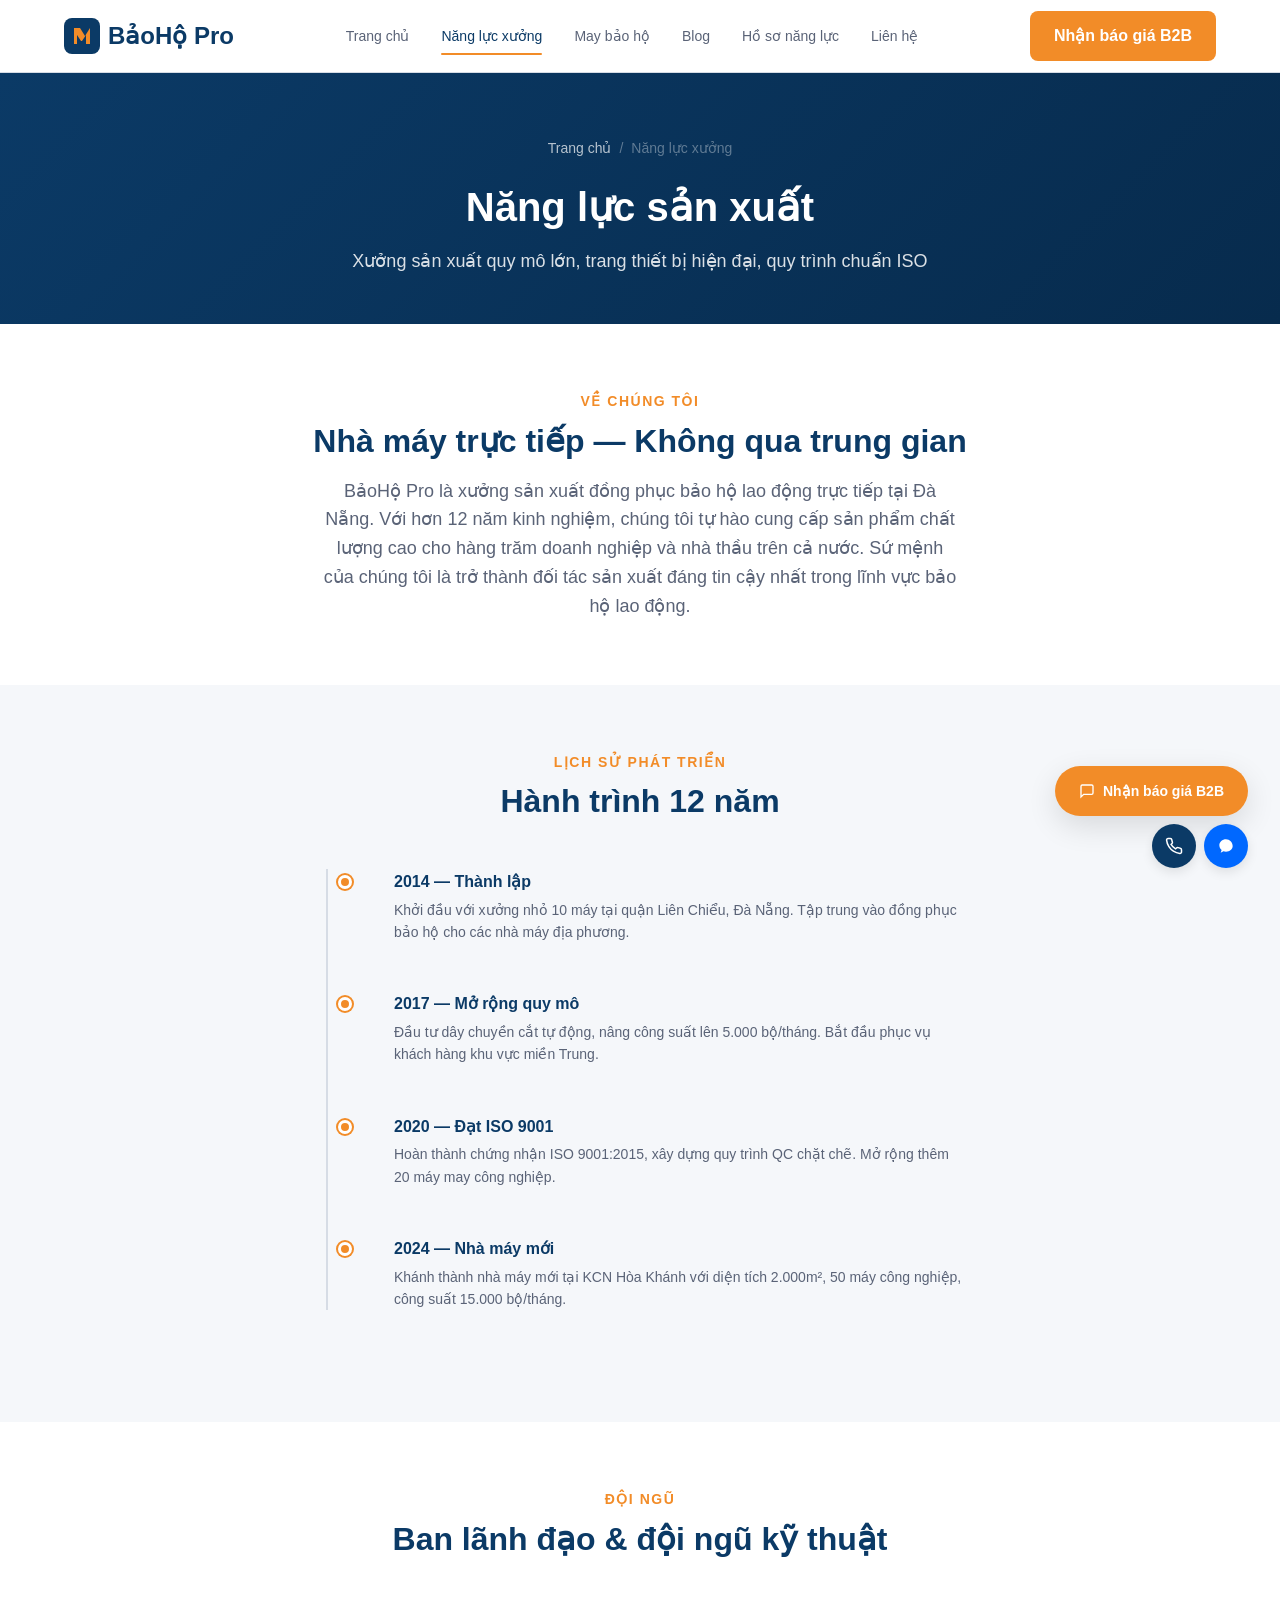
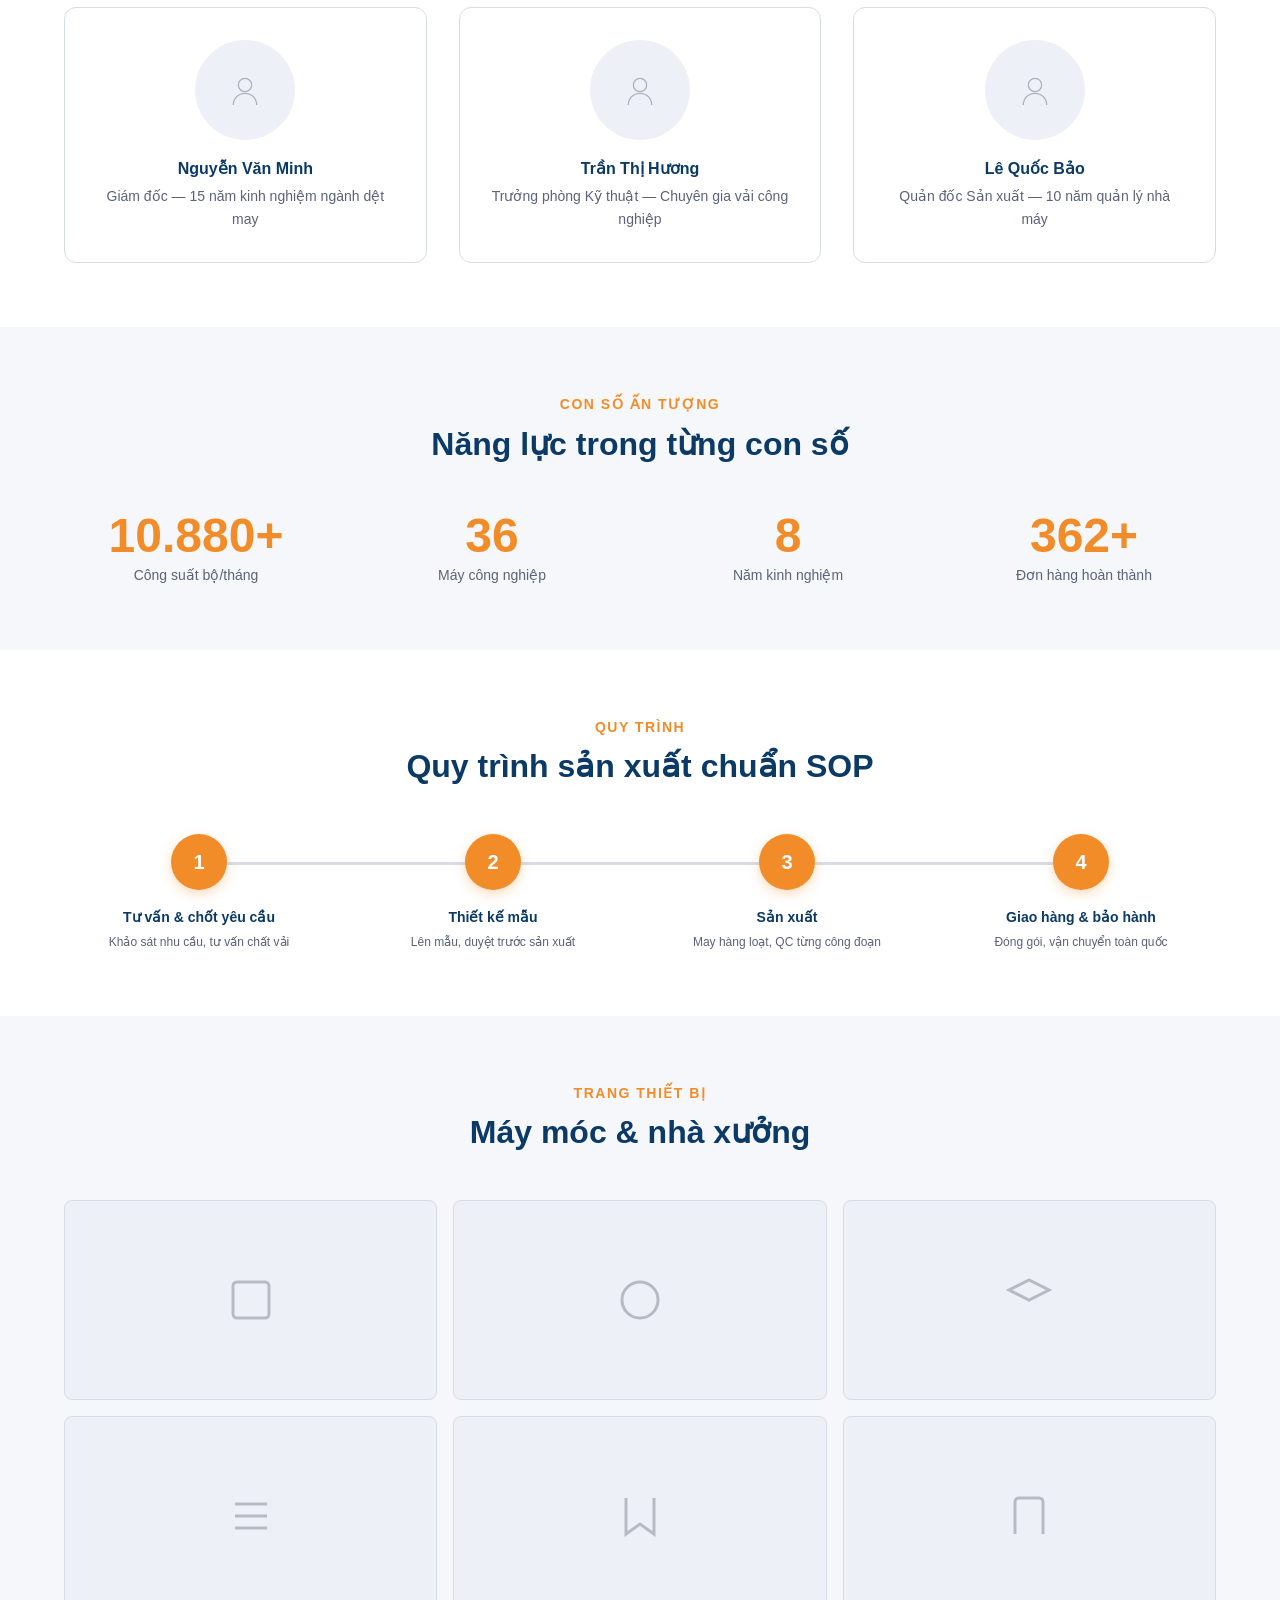
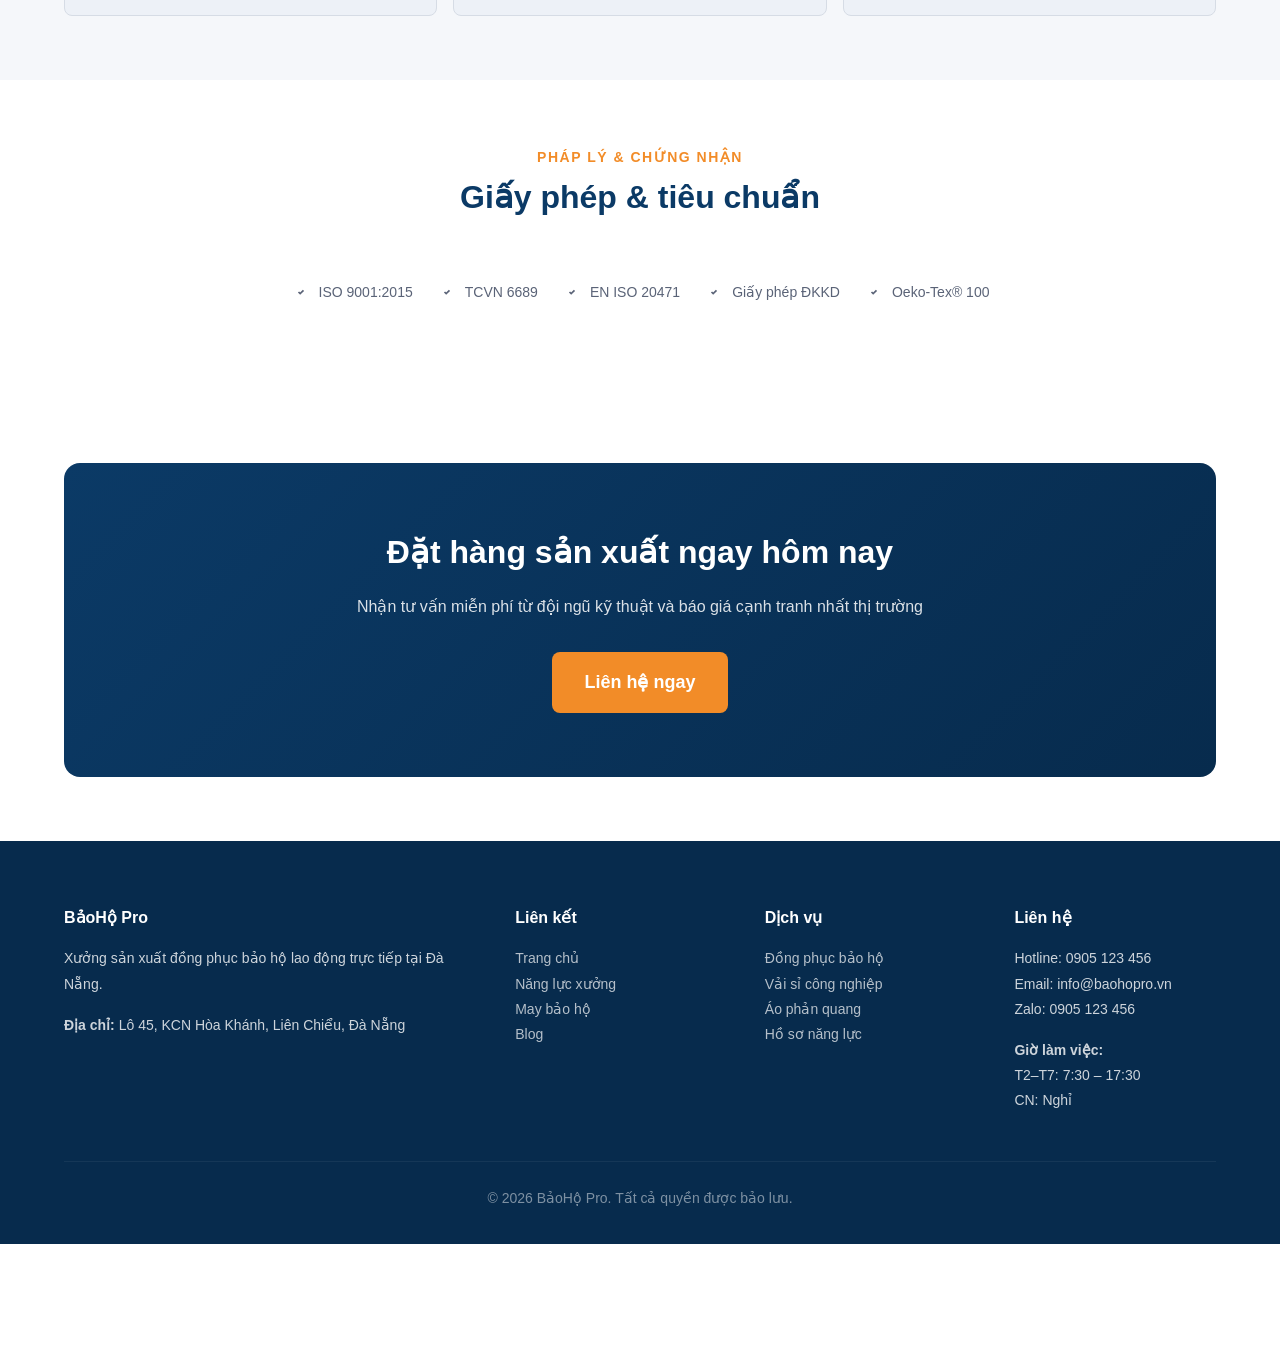
==== authority.html @ 9e2e8386 "first commit" ====
<!DOCTYPE html>
<html lang="vi">

<head>
    <meta charset="UTF-8">
    <meta name="viewport" content="width=device-width, initial-scale=1.0">
    <title>Năng Lực Xưởng Sản Xuất | BảoHộ Pro</title>
    <meta name="description"
        content="Khám phá năng lực sản xuất của xưởng đồng phục bảo hộ BảoHộ Pro — thiết bị hiện đại, quy trình chuẩn ISO, đội ngũ giàu kinh nghiệm.">
    <link rel="stylesheet" href="styles.css">
</head>

<body>

    <!-- HEADER -->
    <header class="header" id="header">
        <div class="container">
            <a href="index.html" class="header__logo">
                <svg viewBox="0 0 36 36" fill="none">
                    <rect width="36" height="36" rx="8" fill="#0B3A66" />
                    <path d="M10 26V10h6l5 8 5-8h0v16h-4V17l-4 6h-1l-4-6v9h-3z" fill="#F28C28" />
                </svg>
                BảoHộ Pro
            </a>
            <nav class="header__nav" id="mainNav">
                <a href="index.html">Trang chủ</a>
                <a href="authority.html">Năng lực xưởng</a>
                <a href="category.html">May bảo hộ</a>
                <a href="blog.html">Blog</a>
                <a href="profile.html">Hồ sơ năng lực</a>
                <a href="contact.html">Liên hệ</a>
            </nav>
            <div class="header__cta">
                <a href="index.html#quote-section" class="btn btn--primary">Nhận báo giá B2B</a>
                <button class="hamburger" id="hamburger"
                    aria-label="Menu"><span></span><span></span><span></span></button>
            </div>
        </div>
    </header>

    <!-- PAGE HERO -->
    <section class="page-hero">
        <div class="breadcrumb"><a href="index.html">Trang chủ</a> <span>/</span> <span>Năng lực xưởng</span></div>
        <h1>Năng lực sản xuất</h1>
        <p>Xưởng sản xuất quy mô lớn, trang thiết bị hiện đại, quy trình chuẩn ISO</p>
    </section>

    <!-- INTRO -->
    <section class="section">
        <div class="container" style="max-width:800px">
            <div class="text-center">
                <span class="section-label">Về chúng tôi</span>
                <h2 class="section-title">Nhà máy trực tiếp — Không qua trung gian</h2>
                <p class="section-subtitle">BảoHộ Pro là xưởng sản xuất đồng phục bảo hộ lao động trực tiếp tại Đà Nẵng.
                    Với hơn 12 năm kinh nghiệm, chúng tôi tự hào cung cấp sản phẩm chất lượng cao cho hàng trăm doanh
                    nghiệp và nhà thầu trên cả nước. Sứ mệnh của chúng tôi là trở thành đối tác sản xuất đáng tin cậy
                    nhất trong lĩnh vực bảo hộ lao động.</p>
            </div>
        </div>
    </section>

    <!-- HISTORY TIMELINE -->
    <section class="section section--alt">
        <div class="container" style="max-width:700px">
            <div class="text-center">
                <span class="section-label">Lịch sử phát triển</span>
                <h2 class="section-title">Hành trình 12 năm</h2>
            </div>
            <div class="history-timeline" style="margin-top:var(--space-2xl)">
                <div class="history-item">
                    <h4>2014 — Thành lập</h4>
                    <p>Khởi đầu với xưởng nhỏ 10 máy tại quận Liên Chiểu, Đà Nẵng. Tập trung vào đồng phục bảo hộ cho
                        các nhà máy địa phương.</p>
                </div>
                <div class="history-item">
                    <h4>2017 — Mở rộng quy mô</h4>
                    <p>Đầu tư dây chuyền cắt tự động, nâng công suất lên 5.000 bộ/tháng. Bắt đầu phục vụ khách hàng khu
                        vực miền Trung.</p>
                </div>
                <div class="history-item">
                    <h4>2020 — Đạt ISO 9001</h4>
                    <p>Hoàn thành chứng nhận ISO 9001:2015, xây dựng quy trình QC chặt chẽ. Mở rộng thêm 20 máy may công
                        nghiệp.</p>
                </div>
                <div class="history-item">
                    <h4>2024 — Nhà máy mới</h4>
                    <p>Khánh thành nhà máy mới tại KCN Hòa Khánh với diện tích 2.000m², 50 máy công nghiệp, công suất
                        15.000 bộ/tháng.</p>
                </div>
            </div>
        </div>
    </section>

    <!-- TEAM -->
    <section class="section">
        <div class="container">
            <div class="text-center">
                <span class="section-label">Đội ngũ</span>
                <h2 class="section-title">Ban lãnh đạo & đội ngũ kỹ thuật</h2>
            </div>
            <div class="grid-3" style="margin-top:var(--space-2xl)">
                <div class="team-card">
                    <div class="team-card__avatar">
                        <svg viewBox="0 0 48 48">
                            <circle cx="24" cy="18" r="8" fill="none" stroke="currentColor" stroke-width="1.5" />
                            <path d="M10 42c0-8 6-14 14-14s14 6 14 14" fill="none" stroke="currentColor"
                                stroke-width="1.5" />
                        </svg>
                    </div>
                    <h4>Nguyễn Văn Minh</h4>
                    <p>Giám đốc — 15 năm kinh nghiệm ngành dệt may</p>
                </div>
                <div class="team-card">
                    <div class="team-card__avatar">
                        <svg viewBox="0 0 48 48">
                            <circle cx="24" cy="18" r="8" fill="none" stroke="currentColor" stroke-width="1.5" />
                            <path d="M10 42c0-8 6-14 14-14s14 6 14 14" fill="none" stroke="currentColor"
                                stroke-width="1.5" />
                        </svg>
                    </div>
                    <h4>Trần Thị Hương</h4>
                    <p>Trưởng phòng Kỹ thuật — Chuyên gia vải công nghiệp</p>
                </div>
                <div class="team-card">
                    <div class="team-card__avatar">
                        <svg viewBox="0 0 48 48">
                            <circle cx="24" cy="18" r="8" fill="none" stroke="currentColor" stroke-width="1.5" />
                            <path d="M10 42c0-8 6-14 14-14s14 6 14 14" fill="none" stroke="currentColor"
                                stroke-width="1.5" />
                        </svg>
                    </div>
                    <h4>Lê Quốc Bảo</h4>
                    <p>Quản đốc Sản xuất — 10 năm quản lý nhà máy</p>
                </div>
            </div>
        </div>
    </section>

    <!-- STATS -->
    <section class="section section--alt">
        <div class="container">
            <div class="text-center">
                <span class="section-label">Con số ấn tượng</span>
                <h2 class="section-title">Năng lực trong từng con số</h2>
            </div>
            <div class="stats" style="margin-top:var(--space-2xl)">
                <div>
                    <div class="stat__number" data-counter="15000" data-suffix="+">0</div>
                    <div class="stat__label">Công suất bộ/tháng</div>
                </div>
                <div>
                    <div class="stat__number" data-counter="50">0</div>
                    <div class="stat__label">Máy công nghiệp</div>
                </div>
                <div>
                    <div class="stat__number" data-counter="12">0</div>
                    <div class="stat__label">Năm kinh nghiệm</div>
                </div>
                <div>
                    <div class="stat__number" data-counter="500" data-suffix="+">0</div>
                    <div class="stat__label">Đơn hàng hoàn thành</div>
                </div>
            </div>
        </div>
    </section>

    <!-- SOP -->
    <section class="section">
        <div class="container">
            <div class="text-center">
                <span class="section-label">Quy trình</span>
                <h2 class="section-title">Quy trình sản xuất chuẩn SOP</h2>
            </div>
            <div class="timeline">
                <div class="timeline__step">
                    <div class="timeline__num">1</div>
                    <h4>Tư vấn & chốt yêu cầu</h4>
                    <p>Khảo sát nhu cầu, tư vấn chất vải</p>
                </div>
                <div class="timeline__step">
                    <div class="timeline__num">2</div>
                    <h4>Thiết kế mẫu</h4>
                    <p>Lên mẫu, duyệt trước sản xuất</p>
                </div>
                <div class="timeline__step">
                    <div class="timeline__num">3</div>
                    <h4>Sản xuất</h4>
                    <p>May hàng loạt, QC từng công đoạn</p>
                </div>
                <div class="timeline__step">
                    <div class="timeline__num">4</div>
                    <h4>Giao hàng & bảo hành</h4>
                    <p>Đóng gói, vận chuyển toàn quốc</p>
                </div>
            </div>
        </div>
    </section>

    <!-- MACHINERY GALLERY -->
    <section class="section section--alt">
        <div class="container">
            <div class="text-center">
                <span class="section-label">Trang thiết bị</span>
                <h2 class="section-title">Máy móc & nhà xưởng</h2>
            </div>
            <div class="gallery-grid" style="margin-top:var(--space-2xl)">
                <div class="gallery-grid__item"><svg viewBox="0 0 24 24">
                        <rect x="3" y="3" width="18" height="18" rx="2" fill="none" stroke="currentColor"
                            stroke-width="1.5" />
                    </svg></div>
                <div class="gallery-grid__item"><svg viewBox="0 0 24 24">
                        <circle cx="12" cy="12" r="9" fill="none" stroke="currentColor" stroke-width="1.5" />
                    </svg></div>
                <div class="gallery-grid__item"><svg viewBox="0 0 24 24">
                        <path d="M12 2L2 7l10 5 10-5z" fill="none" stroke="currentColor" stroke-width="1.5" />
                    </svg></div>
                <div class="gallery-grid__item"><svg viewBox="0 0 24 24">
                        <path d="M4 6h16M4 12h16M4 18h16" fill="none" stroke="currentColor" stroke-width="1.5" />
                    </svg></div>
                <div class="gallery-grid__item"><svg viewBox="0 0 24 24">
                        <path d="M5 3v18l7-5 7 5V3" fill="none" stroke="currentColor" stroke-width="1.5" />
                    </svg></div>
                <div class="gallery-grid__item"><svg viewBox="0 0 24 24">
                        <path d="M19 21V5a2 2 0 00-2-2H7a2 2 0 00-2 2v16" fill="none" stroke="currentColor"
                            stroke-width="1.5" />
                    </svg></div>
            </div>
        </div>
    </section>

    <!-- LEGAL CERTIFICATIONS STRIP -->
    <section class="section">
        <div class="container">
            <div class="text-center">
                <span class="section-label">Pháp lý & chứng nhận</span>
                <h2 class="section-title">Giấy phép & tiêu chuẩn</h2>
            </div>
            <div class="legal-strip" style="margin-top:var(--space-xl)">
                <div class="legal-strip__item">
                    <svg viewBox="0 0 24 24">
                        <path d="M9 12l2 2 4-4" fill="none" stroke="currentColor" stroke-width="2" />
                    </svg>
                    ISO 9001:2015
                </div>
                <div class="legal-strip__item">
                    <svg viewBox="0 0 24 24">
                        <path d="M9 12l2 2 4-4" fill="none" stroke="currentColor" stroke-width="2" />
                    </svg>
                    TCVN 6689
                </div>
                <div class="legal-strip__item">
                    <svg viewBox="0 0 24 24">
                        <path d="M9 12l2 2 4-4" fill="none" stroke="currentColor" stroke-width="2" />
                    </svg>
                    EN ISO 20471
                </div>
                <div class="legal-strip__item">
                    <svg viewBox="0 0 24 24">
                        <path d="M9 12l2 2 4-4" fill="none" stroke="currentColor" stroke-width="2" />
                    </svg>
                    Giấy phép ĐKKD
                </div>
                <div class="legal-strip__item">
                    <svg viewBox="0 0 24 24">
                        <path d="M9 12l2 2 4-4" fill="none" stroke="currentColor" stroke-width="2" />
                    </svg>
                    Oeko-Tex® 100
                </div>
            </div>
        </div>
    </section>

    <!-- CTA BANNER -->
    <section class="section">
        <div class="container">
            <div class="cta-banner">
                <h2>Đặt hàng sản xuất ngay hôm nay</h2>
                <p>Nhận tư vấn miễn phí từ đội ngũ kỹ thuật và báo giá cạnh tranh nhất thị trường</p>
                <a href="contact.html" class="btn btn--primary btn--lg">Liên hệ ngay</a>
            </div>
        </div>
    </section>

    <!-- FOOTER -->
    <footer class="footer">
        <div class="container">
            <div class="footer__grid">
                <div>
                    <h4>BảoHộ Pro</h4>
                    <p>Xưởng sản xuất đồng phục bảo hộ lao động trực tiếp tại Đà Nẵng.</p>
                    <p style="margin-top:var(--space-md)"><strong>Địa chỉ:</strong> Lô 45, KCN Hòa Khánh, Liên Chiểu, Đà
                        Nẵng</p>
                </div>
                <div>
                    <h4>Liên kết</h4>
                    <ul>
                        <li><a href="index.html">Trang chủ</a></li>
                        <li><a href="authority.html">Năng lực xưởng</a></li>
                        <li><a href="category.html">May bảo hộ</a></li>
                        <li><a href="blog.html">Blog</a></li>
                    </ul>
                </div>
                <div>
                    <h4>Dịch vụ</h4>
                    <ul>
                        <li><a href="category.html">Đồng phục bảo hộ</a></li>
                        <li><a href="category.html">Vải sỉ công nghiệp</a></li>
                        <li><a href="product.html">Áo phản quang</a></li>
                        <li><a href="profile.html">Hồ sơ năng lực</a></li>
                    </ul>
                </div>
                <div>
                    <h4>Liên hệ</h4>
                    <p>Hotline: 0905 123 456</p>
                    <p>Email: info@baohopro.vn</p>
                    <p>Zalo: 0905 123 456</p>
                    <p style="margin-top:var(--space-md)"><strong>Giờ làm việc:</strong><br>T2–T7: 7:30 – 17:30<br>CN:
                        Nghỉ</p>
                </div>
            </div>
            <div class="footer__bottom">
                <p>&copy; 2026 BảoHộ Pro. Tất cả quyền được bảo lưu.</p>
            </div>
        </div>
    </footer>

    <!-- FLOATING CTA -->
    <div class="floating-cta">
        <a href="index.html#quote-section" class="floating-cta__main">
            <svg width="16" height="16" viewBox="0 0 24 24" fill="none" stroke="currentColor" stroke-width="2">
                <path d="M21 15a2 2 0 01-2 2H7l-4 4V5a2 2 0 012-2h14a2 2 0 012 2z" />
            </svg>
            Nhận báo giá B2B
        </a>
        <div class="floating-cta__mini">
            <a href="tel:0905123456" class="hotline-btn" title="Gọi hotline"><svg width="18" height="18"
                    viewBox="0 0 24 24" fill="none" stroke="currentColor" stroke-width="2">
                    <path
                        d="M22 16.92v3a2 2 0 01-2.18 2 19.79 19.79 0 01-8.63-3.07 19.5 19.5 0 01-6-6A19.79 19.79 0 012.12 4.18 2 2 0 014.11 2h3a2 2 0 012 1.72c.127.96.361 1.903.7 2.81a2 2 0 01-.45 2.11L8.09 9.91a16 16 0 006 6l1.27-1.27a2 2 0 012.11-.45c.907.339 1.85.573 2.81.7A2 2 0 0122 16.92z" />
                </svg></a>
            <a href="#" class="zalo-btn" title="Chat Zalo"><svg width="16" height="16" viewBox="0 0 24 24"
                    fill="currentColor">
                    <path
                        d="M12 2C6.48 2 2 6.04 2 11c0 2.83 1.34 5.35 3.44 7.03L4 22l4.2-2.24C9.34 20.26 10.63 20.5 12 20.5c5.52 0 10-3.54 10-8.5S17.52 2 12 2z" />
                </svg></a>
        </div>
    </div>

    <script src="script.js"></script>
</body>

</html>
---- styles.css ----
/* ======================================
   CSS DESIGN SYSTEM — B2B Industrial Uniforms
   ====================================== */

/* ---------- Variables ---------- */
:root {
  --clr-primary: #0B3A66;
  --clr-primary-dark: #072B4D;
  --clr-primary-light: #104E8B;
  --clr-accent: #F28C28;
  --clr-accent-dark: #D97A1E;
  --clr-accent-light: #FFAA55;
  --clr-white: #FFFFFF;
  --clr-bg: #F5F7FA;
  --clr-bg-alt: #EDF1F7;
  --clr-text: #1A1A2E;
  --clr-text-muted: #5A6377;
  --clr-border: #D6DCE5;
  --clr-success: #22C55E;
  --clr-error: #EF4444;

  --ff-body: -apple-system, BlinkMacSystemFont, "Segoe UI", Roboto, Helvetica, Arial, sans-serif, "Apple Color Emoji";
  --fs-xs: 0.75rem;
  --fs-sm: 0.875rem;
  --fs-base: 1rem;
  --fs-md: 1.125rem;
  --fs-lg: 1.25rem;
  --fs-xl: 1.5rem;
  --fs-2xl: 2rem;
  --fs-3xl: 2.5rem;
  --fs-4xl: 3rem;

  --fw-normal: 400;
  --fw-medium: 500;
  --fw-semibold: 600;
  --fw-bold: 700;
  --fw-extrabold: 800;

  --space-xs: 0.25rem;
  --space-sm: 0.5rem;
  --space-md: 1rem;
  --space-lg: 1.5rem;
  --space-xl: 2rem;
  --space-2xl: 3rem;
  --space-3xl: 4rem;
  --space-4xl: 6rem;

  --radius-sm: 4px;
  --radius-md: 8px;
  --radius-lg: 12px;
  --radius-xl: 16px;
  --radius-full: 9999px;

  --shadow-sm: 0 1px 3px rgba(0, 0, 0, 0.08);
  --shadow-md: 0 4px 12px rgba(0, 0, 0, 0.1);
  --shadow-lg: 0 10px 30px rgba(0, 0, 0, 0.12);
  --shadow-xl: 0 20px 50px rgba(0, 0, 0, 0.15);

  --transition: 0.3s ease;
  --max-w: 1200px;
  --header-h: 72px;
}

/* ---------- Reset ---------- */
*,
*::before,
*::after {
  box-sizing: border-box;
  margin: 0;
  padding: 0
}

html {
  scroll-behavior: smooth;
  -webkit-text-size-adjust: 100%
}

body {
  font-family: var(--ff-body);
  font-size: var(--fs-base);
  line-height: 1.6;
  color: var(--clr-text);
  background: var(--clr-white);
  overflow-x: hidden
}

img,
svg {
  display: block;
  max-width: 100%;
  height: auto
}

a {
  color: inherit;
  text-decoration: none
}

ul,
ol {
  list-style: none
}

button,
input,
select,
textarea {
  font: inherit;
  color: inherit;
  border: none;
  outline: none;
  background: none
}

button {
  cursor: pointer
}

:focus-visible {
  outline: 3px solid var(--clr-accent);
  outline-offset: 2px;
  border-radius: var(--radius-sm)
}

/* ---------- Utilities ---------- */
.container {
  width: 100%;
  max-width: var(--max-w);
  margin: 0 auto;
  padding: 0 var(--space-lg)
}

.section {
  padding: var(--space-3xl) 0
}

.section--alt {
  background: var(--clr-bg)
}

.text-center {
  text-align: center
}

.section-label {
  display: inline-block;
  font-size: var(--fs-sm);
  font-weight: var(--fw-semibold);
  color: var(--clr-accent);
  text-transform: uppercase;
  letter-spacing: 1.5px;
  margin-bottom: var(--space-sm);
}

.section-title {
  font-size: var(--fs-2xl);
  font-weight: var(--fw-extrabold);
  color: var(--clr-primary);
  margin-bottom: var(--space-md);
  line-height: 1.25;
}

.section-subtitle {
  font-size: var(--fs-md);
  color: var(--clr-text-muted);
  max-width: 640px;
}

.text-center .section-subtitle {
  margin: 0 auto
}

/* ---------- Buttons ---------- */
.btn {
  display: inline-flex;
  align-items: center;
  gap: var(--space-sm);
  font-weight: var(--fw-semibold);
  border-radius: var(--radius-md);
  padding: 0.75rem 1.5rem;
  font-size: var(--fs-base);
  transition: all var(--transition);
  white-space: nowrap;
}

.btn--primary {
  background: var(--clr-accent);
  color: var(--clr-white)
}

.btn--primary:hover {
  background: var(--clr-accent-dark);
  transform: translateY(-2px);
  box-shadow: var(--shadow-md)
}

.btn--secondary {
  background: var(--clr-white);
  color: var(--clr-primary);
  border: 2px solid var(--clr-primary)
}

.btn--secondary:hover {
  background: var(--clr-primary);
  color: var(--clr-white);
  transform: translateY(-2px)
}

.btn--outline-white {
  background: transparent;
  color: var(--clr-white);
  border: 2px solid rgba(255, 255, 255, 0.5)
}

.btn--outline-white:hover {
  background: var(--clr-white);
  color: var(--clr-primary)
}

.btn--lg {
  padding: 1rem 2rem;
  font-size: var(--fs-md)
}

.btn--sm {
  padding: 0.5rem 1rem;
  font-size: var(--fs-sm)
}

.btn--full {
  width: 100%;
  justify-content: center
}

/* ---------- Header ---------- */
.header {
  position: sticky;
  top: 0;
  z-index: 1000;
  background: rgba(255, 255, 255, 0.97);
  backdrop-filter: blur(8px);
  border-bottom: 1px solid var(--clr-border);
  transition: box-shadow var(--transition);
}

.header--scrolled {
  box-shadow: var(--shadow-md)
}

.header .container {
  display: flex;
  align-items: center;
  justify-content: space-between;
  height: var(--header-h);
}

.header__logo {
  font-size: var(--fs-xl);
  font-weight: var(--fw-extrabold);
  color: var(--clr-primary);
  display: flex;
  align-items: center;
  gap: var(--space-sm);
}

.header__logo svg {
  width: 36px;
  height: 36px
}

.header__nav {
  display: flex;
  align-items: center;
  gap: var(--space-xl)
}

.header__nav a {
  font-size: var(--fs-sm);
  font-weight: var(--fw-medium);
  color: var(--clr-text-muted);
  position: relative;
  transition: color var(--transition);
  padding: var(--space-xs) 0;
}

.header__nav a:hover,
.header__nav a.active {
  color: var(--clr-primary)
}

.header__nav a.active::after {
  content: '';
  position: absolute;
  bottom: -4px;
  left: 0;
  right: 0;
  height: 2px;
  background: var(--clr-accent);
  border-radius: 2px;
}

.header__cta {
  display: flex;
  align-items: center;
  gap: var(--space-md)
}

.hamburger {
  display: none;
  flex-direction: column;
  gap: 5px;
  width: 28px;
  padding: 4px 0;
  cursor: pointer;
  background: none;
  border: none;
}

.hamburger span {
  display: block;
  height: 2px;
  background: var(--clr-primary);
  border-radius: 2px;
  transition: all var(--transition)
}

.hamburger.active span:nth-child(1) {
  transform: rotate(45deg) translate(5px, 5px)
}

.hamburger.active span:nth-child(2) {
  opacity: 0
}

.hamburger.active span:nth-child(3) {
  transform: rotate(-45deg) translate(5px, -5px)
}

/* ---------- Mobile Nav ---------- */
@media(max-width:960px) {
  .hamburger {
    display: flex
  }

  .header__nav {
    position: fixed;
    top: var(--header-h);
    left: 0;
    right: 0;
    bottom: 0;
    background: var(--clr-white);
    flex-direction: column;
    align-items: stretch;
    padding: var(--space-xl);
    gap: 0;
    transform: translateX(100%);
    transition: transform var(--transition);
    overflow-y: auto;
  }

  .header__nav.open {
    transform: translateX(0)
  }

  .header__nav a {
    padding: var(--space-md) 0;
    font-size: var(--fs-md);
    border-bottom: 1px solid var(--clr-border)
  }

  .header__nav a.active::after {
    display: none
  }

  .header__cta .btn--primary {
    display: none
  }
}

@media(min-width:961px) {
  .hamburger {
    display: none !important
  }
}

/* ---------- Hero Slider ---------- */
.hero-slider {
  position: relative;
  width: 100%;
  height: calc(100vh - var(--header-h));
  min-height: 500px;
  max-height: 800px;
  overflow: hidden;
}

.hero-slider__track {
  display: flex;
  height: 100%;
  transition: transform 0.6s cubic-bezier(0.25, 0.46, 0.45, 0.94);
}

.hero-slider__slide {
  min-width: 100%;
  height: 100%;
  position: relative;
  display: flex;
  align-items: center;
  background-size: cover;
  background-position: center;
  color: var(--clr-white);
}

.hero-slider__slide::before {
  content: '';
  position: absolute;
  inset: 0;
  background: linear-gradient(90deg, rgba(7, 43, 77, 0.88) 0%, rgba(11, 58, 102, 0.65) 50%, rgba(11, 58, 102, 0.3) 100%);
  z-index: 1;
}

.hero-slider__slide-content {
  position: relative;
  z-index: 2;
  width: 100%;
  max-width: var(--max-w);
  margin: 0 auto;
  padding: 0 var(--space-lg);
  max-width: 640px;
  margin-left: max(var(--space-lg), calc((100% - var(--max-w))/2 + var(--space-lg)));
}

.hero-slider__slide-content h1 {
  font-size: clamp(1.75rem, 4vw, 3rem);
  font-weight: var(--fw-extrabold);
  line-height: 1.15;
  margin-bottom: var(--space-md);
  text-shadow: 0 2px 8px rgba(0, 0, 0, 0.3);
}

.hero-slider__slide-content p {
  font-size: var(--fs-md);
  opacity: 0.9;
  margin-bottom: var(--space-xl);
  max-width: 480px;
  line-height: 1.6;
}

.hero-slider__slide-content .hero__actions {
  display: flex;
  gap: var(--space-md);
  flex-wrap: wrap;
}

/* Slider Arrows */
.hero-slider__arrow {
  position: absolute;
  top: 50%;
  transform: translateY(-50%);
  z-index: 10;
  width: 48px;
  height: 48px;
  background: rgba(255, 255, 255, 0.15);
  backdrop-filter: blur(4px);
  border: 1px solid rgba(255, 255, 255, 0.25);
  border-radius: 50%;
  display: flex;
  align-items: center;
  justify-content: center;
  cursor: pointer;
  transition: all var(--transition);
  color: var(--clr-white);
}

.hero-slider__arrow:hover {
  background: rgba(255, 255, 255, 0.3)
}

.hero-slider__arrow--prev {
  left: var(--space-lg)
}

.hero-slider__arrow--next {
  right: var(--space-lg)
}

.hero-slider__arrow svg {
  width: 20px;
  height: 20px;
  fill: none;
  stroke: currentColor;
  stroke-width: 2.5;
  stroke-linecap: round;
  stroke-linejoin: round
}

/* Slider Dots */
.hero-slider__dots {
  position: absolute;
  bottom: 80px;
  left: 50%;
  transform: translateX(-50%);
  z-index: 10;
  display: flex;
  gap: var(--space-sm);
}

.hero-slider__dot {
  width: 12px;
  height: 12px;
  border-radius: 50%;
  background: rgba(255, 255, 255, 0.35);
  border: 2px solid rgba(255, 255, 255, 0.5);
  cursor: pointer;
  transition: all var(--transition);
}

.hero-slider__dot.active {
  background: var(--clr-accent);
  border-color: var(--clr-accent);
  width: 32px;
  border-radius: 6px;
}

/* Feature Bar */
.hero-features-bar {
  position: absolute;
  bottom: 0;
  left: 0;
  right: 0;
  z-index: 10;
  background: rgba(242, 140, 40, 0.95);
  backdrop-filter: blur(6px);
}

.hero-features-bar__inner {
  max-width: var(--max-w);
  margin: 0 auto;
  padding: var(--space-md) var(--space-lg);
  display: grid;
  grid-template-columns: repeat(4, 1fr);
  gap: var(--space-md);
}

.hero-features-bar__item {
  display: flex;
  align-items: center;
  gap: var(--space-sm);
  color: var(--clr-white);
  font-size: var(--fs-sm);
  font-weight: var(--fw-semibold);
  text-align: left;
}

.hero-features-bar__item svg {
  width: 28px;
  height: 28px;
  flex-shrink: 0;
  fill: none;
  stroke: currentColor;
  stroke-width: 1.5
}

.hero-features-bar__item span {
  line-height: 1.3
}

@media(max-width:768px) {
  .hero-slider {
    max-height: 600px;
    min-height: 420px
  }

  .hero-slider__slide-content {
    margin-left: var(--space-lg)
  }

  .hero-slider__arrow {
    width: 36px;
    height: 36px
  }

  .hero-slider__arrow--prev {
    left: var(--space-sm)
  }

  .hero-slider__arrow--next {
    right: var(--space-sm)
  }

  .hero-slider__dots {
    bottom: 72px
  }

  .hero-features-bar__inner {
    grid-template-columns: repeat(2, 1fr);
    gap: var(--space-sm);
    padding: var(--space-sm) var(--space-md)
  }

  .hero-features-bar__item {
    font-size: var(--fs-xs)
  }

  .hero-features-bar__item svg {
    width: 22px;
    height: 22px
  }
}

@media(max-width:480px) {
  .hero-features-bar__inner {
    grid-template-columns: 1fr 1fr
  }
}

/* ---------- Page Hero (inner pages) ---------- */
.page-hero {
  background: linear-gradient(135deg, var(--clr-primary), var(--clr-primary-dark));
  color: var(--clr-white);
  padding: var(--space-3xl) 0 var(--space-2xl);
  text-align: center;
}

.page-hero h1 {
  font-size: var(--fs-3xl);
  font-weight: var(--fw-extrabold);
  margin-bottom: var(--space-sm)
}

.page-hero p {
  font-size: var(--fs-md);
  opacity: 0.85;
  max-width: 600px;
  margin: 0 auto
}

.breadcrumb {
  display: flex;
  justify-content: center;
  gap: var(--space-sm);
  font-size: var(--fs-sm);
  opacity: 0.7;
  margin-bottom: var(--space-md)
}

.breadcrumb span {
  opacity: 0.5
}

/* ---------- Cards ---------- */
.card {
  background: var(--clr-white);
  border-radius: var(--radius-lg);
  box-shadow: var(--shadow-sm);
  overflow: hidden;
  transition: all var(--transition);
  border: 1px solid var(--clr-border);
}

.card:hover {
  box-shadow: var(--shadow-lg);
  transform: translateY(-4px)
}

.card__img {
  height: 200px;
  background: var(--clr-bg-alt);
  display: flex;
  align-items: center;
  justify-content: center;
  overflow: hidden;
  position: relative;
}

.card__img svg {
  width: 64px;
  height: 64px;
  opacity: 0.3
}

.card__body {
  padding: var(--space-lg)
}

.card__body h3 {
  font-size: var(--fs-lg);
  font-weight: var(--fw-bold);
  margin-bottom: var(--space-sm);
  color: var(--clr-primary)
}

.card__body p {
  font-size: var(--fs-sm);
  color: var(--clr-text-muted);
  margin-bottom: var(--space-md)
}

.card__body .btn {
  margin-top: auto
}

.grid-2 {
  display: grid;
  grid-template-columns: repeat(2, 1fr);
  gap: var(--space-xl)
}

.grid-3 {
  display: grid;
  grid-template-columns: repeat(3, 1fr);
  gap: var(--space-xl)
}

.grid-4 {
  display: grid;
  grid-template-columns: repeat(4, 1fr);
  gap: var(--space-xl)
}

@media(max-width:960px) {
  .grid-4 {
    grid-template-columns: repeat(2, 1fr)
  }
}

@media(max-width:768px) {
  .grid-3 {
    grid-template-columns: 1fr
  }

  .grid-2 {
    grid-template-columns: 1fr
  }

  .grid-4 {
    grid-template-columns: 1fr
  }
}

/* ---------- Persona Cards ---------- */
.persona-card {
  background: var(--clr-white);
  border: 2px solid var(--clr-border);
  border-radius: var(--radius-lg);
  padding: var(--space-xl);
  text-align: center;
  transition: all var(--transition);
  cursor: pointer;
}

.persona-card:hover {
  border-color: var(--clr-accent);
  box-shadow: var(--shadow-lg);
  transform: translateY(-4px)
}

.persona-card__icon {
  width: 72px;
  height: 72px;
  background: var(--clr-bg);
  border-radius: 50%;
  display: flex;
  align-items: center;
  justify-content: center;
  margin: 0 auto var(--space-md);
}

.persona-card__icon svg {
  width: 32px;
  height: 32px;
  fill: var(--clr-primary)
}

.persona-card h3 {
  font-size: var(--fs-lg);
  font-weight: var(--fw-bold);
  color: var(--clr-primary);
  margin-bottom: var(--space-xs)
}

.persona-card p {
  font-size: var(--fs-sm);
  color: var(--clr-text-muted);
  margin-bottom: var(--space-md)
}

.persona-card .btn {
  font-size: var(--fs-sm)
}

/* ---------- Stats ---------- */
.stats {
  display: grid;
  grid-template-columns: repeat(4, 1fr);
  gap: var(--space-xl);
  text-align: center
}

.stat__number {
  font-size: var(--fs-4xl);
  font-weight: var(--fw-extrabold);
  color: var(--clr-accent);
  line-height: 1
}

.stat__label {
  font-size: var(--fs-sm);
  color: var(--clr-text-muted);
  margin-top: var(--space-xs)
}

@media(max-width:768px) {
  .stats {
    grid-template-columns: repeat(2, 1fr);
    gap: var(--space-lg)
  }

  .stat__number {
    font-size: var(--fs-2xl)
  }
}

/* ---------- SOP Timeline ---------- */
.timeline {
  display: grid;
  grid-template-columns: repeat(4, 1fr);
  gap: var(--space-lg);
  position: relative;
  margin-top: var(--space-2xl);
}

.timeline::before {
  content: '';
  position: absolute;
  top: 28px;
  left: 10%;
  right: 10%;
  height: 3px;
  background: var(--clr-border);
}

.timeline__step {
  text-align: center;
  position: relative;
  z-index: 1
}

.timeline__num {
  width: 56px;
  height: 56px;
  border-radius: 50%;
  background: var(--clr-accent);
  color: var(--clr-white);
  font-weight: var(--fw-bold);
  font-size: var(--fs-lg);
  display: flex;
  align-items: center;
  justify-content: center;
  margin: 0 auto var(--space-md);
  box-shadow: 0 4px 12px rgba(242, 140, 40, 0.3);
}

.timeline__step h4 {
  font-size: var(--fs-sm);
  font-weight: var(--fw-semibold);
  margin-bottom: var(--space-xs);
  color: var(--clr-primary)
}

.timeline__step p {
  font-size: var(--fs-xs);
  color: var(--clr-text-muted)
}

@media(max-width:768px) {
  .timeline {
    grid-template-columns: 1fr;
    gap: var(--space-xl)
  }

  .timeline::before {
    display: none
  }
}

/* ---------- Gallery Grid ---------- */
.gallery-grid {
  display: grid;
  grid-template-columns: repeat(3, 1fr);
  gap: var(--space-md);
}

.gallery-grid__item {
  height: 200px;
  background: var(--clr-bg-alt);
  border-radius: var(--radius-md);
  display: flex;
  align-items: center;
  justify-content: center;
  overflow: hidden;
  border: 1px solid var(--clr-border);
}

.gallery-grid__item svg {
  width: 48px;
  height: 48px;
  opacity: 0.25
}

@media(max-width:768px) {
  .gallery-grid {
    grid-template-columns: repeat(2, 1fr)
  }
}

/* ---------- Video Section ---------- */
.video-thumb {
  position: relative;
  height: 400px;
  background: var(--clr-primary-dark);
  border-radius: var(--radius-lg);
  display: flex;
  align-items: center;
  justify-content: center;
  cursor: pointer;
  overflow: hidden;
}

.video-thumb::before {
  content: '';
  position: absolute;
  inset: 0;
  background: linear-gradient(135deg, rgba(11, 58, 102, 0.7), rgba(7, 43, 77, 0.9));
}

.play-btn {
  position: relative;
  z-index: 1;
  width: 80px;
  height: 80px;
  background: var(--clr-accent);
  border-radius: 50%;
  display: flex;
  align-items: center;
  justify-content: center;
  transition: transform var(--transition), box-shadow var(--transition);
  box-shadow: 0 8px 24px rgba(242, 140, 40, 0.4);
}

.play-btn:hover {
  transform: scale(1.1);
  box-shadow: 0 12px 32px rgba(242, 140, 40, 0.5)
}

.play-btn svg {
  width: 32px;
  height: 32px;
  fill: var(--clr-white);
  margin-left: 4px
}

/* ---------- Logo Grid ---------- */
.logo-grid {
  display: grid;
  grid-template-columns: repeat(5, 1fr);
  gap: var(--space-lg);
  align-items: center;
}

.logo-grid__item {
  height: 80px;
  background: var(--clr-bg);
  border-radius: var(--radius-md);
  display: flex;
  align-items: center;
  justify-content: center;
  border: 1px solid var(--clr-border);
  opacity: 0.6;
  transition: opacity var(--transition);
}

.logo-grid__item:hover {
  opacity: 1
}

@media(max-width:768px) {
  .logo-grid {
    grid-template-columns: repeat(3, 1fr)
  }
}

/* ---------- Certification Cards ---------- */
.cert-card {
  background: var(--clr-white);
  border: 1px solid var(--clr-border);
  border-radius: var(--radius-lg);
  padding: var(--space-xl);
  text-align: center;
  transition: all var(--transition);
}

.cert-card:hover {
  box-shadow: var(--shadow-md);
  transform: translateY(-2px)
}

.cert-card__icon {
  width: 64px;
  height: 64px;
  background: var(--clr-bg);
  border-radius: 50%;
  display: flex;
  align-items: center;
  justify-content: center;
  margin: 0 auto var(--space-md);
}

.cert-card__icon svg {
  width: 28px;
  height: 28px;
  fill: var(--clr-primary)
}

.cert-card h4 {
  font-size: var(--fs-base);
  font-weight: var(--fw-semibold);
  color: var(--clr-primary);
  margin-bottom: var(--space-xs)
}

.cert-card p {
  font-size: var(--fs-sm);
  color: var(--clr-text-muted)
}

/* ---------- Forms ---------- */
.form-grid {
  display: grid;
  grid-template-columns: 1fr 1fr;
  gap: var(--space-md)
}

@media(max-width:768px) {
  .form-grid {
    grid-template-columns: 1fr
  }
}

.form-group {
  display: flex;
  flex-direction: column;
  gap: var(--space-xs)
}

.form-group--full {
  grid-column: 1/-1
}

.form-group label {
  font-size: var(--fs-sm);
  font-weight: var(--fw-medium);
  color: var(--clr-text)
}

.form-group input,
.form-group select,
.form-group textarea {
  padding: 0.75rem 1rem;
  border: 2px solid var(--clr-border);
  border-radius: var(--radius-md);
  font-size: var(--fs-base);
  transition: border-color var(--transition);
  background: var(--clr-white);
}

.form-group input:focus,
.form-group select:focus,
.form-group textarea:focus {
  border-color: var(--clr-primary)
}

.form-group textarea {
  resize: vertical;
  min-height: 100px
}

.form-group .error-msg {
  font-size: var(--fs-xs);
  color: var(--clr-error);
  display: none
}

.form-group.has-error input,
.form-group.has-error select,
.form-group.has-error textarea {
  border-color: var(--clr-error)
}

.form-group.has-error .error-msg {
  display: block
}

.form-section {
  background: var(--clr-white);
  border-radius: var(--radius-xl);
  padding: var(--space-2xl);
  box-shadow: var(--shadow-lg);
  border: 1px solid var(--clr-border);
}

/* ---------- FAQ / Accordion ---------- */
.accordion {
  display: flex;
  flex-direction: column;
  gap: var(--space-sm)
}

.accordion__item {
  border: 1px solid var(--clr-border);
  border-radius: var(--radius-md);
  overflow: hidden;
  transition: box-shadow var(--transition);
}

.accordion__item.active {
  box-shadow: var(--shadow-sm)
}

.accordion__header {
  display: flex;
  align-items: center;
  justify-content: space-between;
  padding: var(--space-md) var(--space-lg);
  background: var(--clr-white);
  font-weight: var(--fw-semibold);
  cursor: pointer;
  transition: background var(--transition);
  gap: var(--space-md);
}

.accordion__header:hover {
  background: var(--clr-bg)
}

.accordion__icon {
  width: 24px;
  height: 24px;
  flex-shrink: 0;
  transition: transform var(--transition);
}

.accordion__item.active .accordion__icon {
  transform: rotate(180deg)
}

.accordion__body {
  max-height: 0;
  overflow: hidden;
  transition: max-height 0.4s ease, padding 0.3s ease;
}

.accordion__body-inner {
  padding: 0 var(--space-lg) var(--space-lg);
  font-size: var(--fs-sm);
  color: var(--clr-text-muted);
  line-height: 1.7
}

.accordion__item.active .accordion__body {
  max-height: 500px
}

/* ---------- Product Gallery ---------- */
.product-gallery {
  display: grid;
  grid-template-columns: 1fr 1fr;
  gap: var(--space-2xl);
  align-items: start
}

.product-gallery__main {
  height: 400px;
  background: var(--clr-bg-alt);
  border-radius: var(--radius-lg);
  display: flex;
  align-items: center;
  justify-content: center;
  border: 1px solid var(--clr-border);
}

.product-gallery__main svg {
  width: 80px;
  height: 80px;
  opacity: 0.3
}

.product-gallery__thumbs {
  display: flex;
  gap: var(--space-sm);
  margin-top: var(--space-md)
}

.product-gallery__thumb {
  width: 80px;
  height: 80px;
  background: var(--clr-bg-alt);
  border-radius: var(--radius-md);
  display: flex;
  align-items: center;
  justify-content: center;
  cursor: pointer;
  border: 2px solid var(--clr-border);
  transition: border-color var(--transition);
}

.product-gallery__thumb.active,
.product-gallery__thumb:hover {
  border-color: var(--clr-accent)
}

.product-gallery__thumb svg {
  width: 24px;
  height: 24px;
  opacity: 0.3
}

@media(max-width:768px) {
  .product-gallery {
    grid-template-columns: 1fr
  }
}

/* ---------- Tabs ---------- */
.tabs__nav {
  display: flex;
  gap: var(--space-xs);
  border-bottom: 2px solid var(--clr-border);
  margin-bottom: var(--space-xl);
  overflow-x: auto
}

.tabs__btn {
  padding: var(--space-md) var(--space-lg);
  font-weight: var(--fw-medium);
  color: var(--clr-text-muted);
  border-bottom: 3px solid transparent;
  margin-bottom: -2px;
  transition: all var(--transition);
  white-space: nowrap;
  background: none;
  cursor: pointer;
}

.tabs__btn.active,
.tabs__btn:hover {
  color: var(--clr-primary);
  border-bottom-color: var(--clr-accent)
}

.tabs__panel {
  display: none
}

.tabs__panel.active {
  display: block
}

.spec-table {
  width: 100%;
  border-collapse: collapse
}

.spec-table tr:nth-child(odd) {
  background: var(--clr-bg)
}

.spec-table td {
  padding: var(--space-md);
  font-size: var(--fs-sm);
  border-bottom: 1px solid var(--clr-border)
}

.spec-table td:first-child {
  font-weight: var(--fw-semibold);
  color: var(--clr-primary);
  width: 35%
}

/* ---------- Blog ---------- */
.blog-grid {
  display: grid;
  grid-template-columns: 2fr 1fr;
  gap: var(--space-2xl)
}

@media(max-width:768px) {
  .blog-grid {
    grid-template-columns: 1fr
  }
}

.blog-card {
  display: flex;
  flex-direction: column
}

.blog-card .card__img {
  height: 180px
}

.blog-card .tag {
  display: inline-block;
  font-size: var(--fs-xs);
  font-weight: var(--fw-semibold);
  color: var(--clr-accent);
  background: rgba(242, 140, 40, 0.1);
  padding: 0.25rem 0.75rem;
  border-radius: var(--radius-full);
  margin-bottom: var(--space-sm);
}

.sidebar {
  display: flex;
  flex-direction: column;
  gap: var(--space-xl)
}

.sidebar__block {
  background: var(--clr-bg);
  border-radius: var(--radius-lg);
  padding: var(--space-lg);
}

.sidebar__block h3 {
  font-size: var(--fs-md);
  font-weight: var(--fw-bold);
  color: var(--clr-primary);
  margin-bottom: var(--space-md)
}

.sidebar__link {
  display: block;
  padding: var(--space-sm) 0;
  font-size: var(--fs-sm);
  color: var(--clr-text-muted);
  border-bottom: 1px solid var(--clr-border);
  transition: color var(--transition);
}

.sidebar__link:hover {
  color: var(--clr-primary)
}

/* ---------- CTA Banner ---------- */
.cta-banner {
  background: linear-gradient(135deg, var(--clr-primary), var(--clr-primary-dark));
  color: var(--clr-white);
  border-radius: var(--radius-xl);
  padding: var(--space-3xl);
  text-align: center;
}

.cta-banner h2 {
  font-size: var(--fs-2xl);
  font-weight: var(--fw-extrabold);
  margin-bottom: var(--space-md)
}

.cta-banner p {
  opacity: 0.85;
  margin-bottom: var(--space-xl);
  max-width: 600px;
  margin-left: auto;
  margin-right: auto
}

/* ---------- Floating CTA ---------- */
.floating-cta {
  position: sticky;
  bottom: var(--space-xl);
  display: flex;
  flex-direction: column;
  gap: var(--space-sm);
  z-index: 900;
  align-items: flex-end;
  margin-left: auto;
  width: fit-content;
  padding-right: var(--space-xl);
}

.floating-cta__main {
  background: var(--clr-accent);
  color: var(--clr-white);
  padding: 0.875rem 1.5rem;
  border-radius: var(--radius-full);
  font-weight: var(--fw-bold);
  font-size: var(--fs-sm);
  box-shadow: var(--shadow-lg);
  transition: all var(--transition);
  display: flex;
  align-items: center;
  gap: var(--space-sm);
}

.floating-cta__main:hover {
  background: var(--clr-accent-dark);
  transform: scale(1.05)
}

.floating-cta__mini {
  display: flex;
  gap: var(--space-sm);
}

.floating-cta__mini a {
  width: 44px;
  height: 44px;
  border-radius: 50%;
  display: flex;
  align-items: center;
  justify-content: center;
  box-shadow: var(--shadow-md);
  transition: all var(--transition);
  font-size: var(--fs-xs);
  font-weight: var(--fw-bold);
}

.floating-cta__mini a:hover {
  transform: scale(1.1)
}

.floating-cta__mini .hotline-btn {
  background: var(--clr-primary);
  color: var(--clr-white)
}

.floating-cta__mini .zalo-btn {
  background: #0068FF;
  color: var(--clr-white)
}

@media(max-width:480px) {
  .floating-cta {
    padding-right: var(--space-md);
    bottom: var(--space-md)
  }

  .floating-cta__main {
    font-size: var(--fs-xs);
    padding: 0.75rem 1rem
  }
}

/* ---------- Footer ---------- */
.footer {
  background: var(--clr-primary-dark);
  color: rgba(255, 255, 255, 0.8);
  padding: var(--space-3xl) 0 var(--space-xl);
}

.footer__grid {
  display: grid;
  grid-template-columns: 2fr 1fr 1fr 1fr;
  gap: var(--space-2xl);
  margin-bottom: var(--space-2xl)
}

@media(max-width:768px) {
  .footer__grid {
    grid-template-columns: 1fr
  }
}

.footer h4 {
  color: var(--clr-white);
  font-size: var(--fs-base);
  font-weight: var(--fw-bold);
  margin-bottom: var(--space-md)
}

.footer p,
.footer li {
  font-size: var(--fs-sm);
  line-height: 1.8
}

.footer a {
  color: rgba(255, 255, 255, 0.7);
  transition: color var(--transition)
}

.footer a:hover {
  color: var(--clr-accent)
}

.footer__bottom {
  border-top: 1px solid rgba(255, 255, 255, 0.1);
  padding-top: var(--space-lg);
  text-align: center;
  font-size: var(--fs-sm);
  opacity: 0.6;
}

/* ---------- Modal ---------- */
.modal {
  position: fixed;
  inset: 0;
  background: rgba(0, 0, 0, 0.85);
  display: flex;
  align-items: center;
  justify-content: center;
  z-index: 2000;
  opacity: 0;
  pointer-events: none;
  transition: opacity var(--transition);
}

.modal.active {
  opacity: 1;
  pointer-events: auto
}

.modal__content {
  width: 90%;
  max-width: 800px;
  background: var(--clr-text);
  border-radius: var(--radius-lg);
  overflow: hidden;
  position: relative;
  aspect-ratio: 16/9;
  display: flex;
  align-items: center;
  justify-content: center;
  color: var(--clr-white);
  font-size: var(--fs-lg);
}

.modal__close {
  position: absolute;
  top: var(--space-md);
  right: var(--space-md);
  width: 40px;
  height: 40px;
  background: rgba(255, 255, 255, 0.1);
  border-radius: 50%;
  display: flex;
  align-items: center;
  justify-content: center;
  cursor: pointer;
  transition: background var(--transition);
  z-index: 10;
}

.modal__close:hover {
  background: rgba(255, 255, 255, 0.2)
}

.modal__close svg {
  width: 20px;
  height: 20px;
  fill: var(--clr-white)
}

/* ---------- Thank You ---------- */
.thankyou {
  min-height: 70vh;
  display: flex;
  align-items: center;
  justify-content: center;
  text-align: center;
  padding: var(--space-3xl) 0;
}

.thankyou__icon {
  width: 100px;
  height: 100px;
  background: rgba(34, 197, 94, 0.1);
  border-radius: 50%;
  display: flex;
  align-items: center;
  justify-content: center;
  margin: 0 auto var(--space-xl);
}

.thankyou__icon svg {
  width: 48px;
  height: 48px;
  fill: var(--clr-success)
}

.thankyou h1 {
  font-size: var(--fs-2xl);
  color: var(--clr-primary);
  margin-bottom: var(--space-md)
}

.thankyou p {
  color: var(--clr-text-muted);
  margin-bottom: var(--space-xl);
  max-width: 500px;
  margin-left: auto;
  margin-right: auto
}

.thankyou__actions {
  display: flex;
  gap: var(--space-md);
  justify-content: center;
  flex-wrap: wrap
}

/* ---------- Contact Cards ---------- */
.contact-cards {
  display: grid;
  grid-template-columns: repeat(auto-fit, minmax(200px, 1fr));
  gap: var(--space-lg)
}

.contact-card {
  background: var(--clr-white);
  border: 1px solid var(--clr-border);
  border-radius: var(--radius-lg);
  padding: var(--space-xl);
  text-align: center;
  transition: all var(--transition);
}

.contact-card:hover {
  box-shadow: var(--shadow-md);
  transform: translateY(-2px)
}

.contact-card__icon {
  width: 56px;
  height: 56px;
  background: var(--clr-bg);
  border-radius: 50%;
  display: flex;
  align-items: center;
  justify-content: center;
  margin: 0 auto var(--space-md);
}

.contact-card__icon svg {
  width: 24px;
  height: 24px;
  fill: var(--clr-primary)
}

.contact-card h4 {
  font-size: var(--fs-base);
  font-weight: var(--fw-semibold);
  color: var(--clr-primary);
  margin-bottom: var(--space-xs)
}

.contact-card p {
  font-size: var(--fs-sm);
  color: var(--clr-text-muted)
}

/* ---------- Map placeholder ---------- */
.map-placeholder {
  height: 300px;
  background: var(--clr-bg-alt);
  border-radius: var(--radius-lg);
  display: flex;
  align-items: center;
  justify-content: center;
  border: 1px solid var(--clr-border);
  color: var(--clr-text-muted);
  font-size: var(--fs-md);
}

/* ---------- Project Card ---------- */
.project-card {
  background: var(--clr-white);
  border-radius: var(--radius-lg);
  overflow: hidden;
  box-shadow: var(--shadow-sm);
  border: 1px solid var(--clr-border);
  transition: all var(--transition);
}

.project-card:hover {
  box-shadow: var(--shadow-lg);
  transform: translateY(-4px)
}

.project-card__img {
  height: 180px;
  background: var(--clr-bg-alt);
  display: flex;
  align-items: center;
  justify-content: center
}

.project-card__img svg {
  width: 48px;
  height: 48px;
  opacity: 0.25
}

.project-card__body {
  padding: var(--space-lg)
}

.project-card__body h4 {
  font-size: var(--fs-base);
  font-weight: var(--fw-bold);
  color: var(--clr-primary);
  margin-bottom: var(--space-xs)
}

.project-card__body p {
  font-size: var(--fs-sm);
  color: var(--clr-text-muted)
}

/* ---------- History Timeline ---------- */
.history-timeline {
  position: relative;
  padding-left: var(--space-2xl)
}

.history-timeline::before {
  content: '';
  position: absolute;
  left: 12px;
  top: 0;
  bottom: 0;
  width: 2px;
  background: var(--clr-border)
}

.history-item {
  position: relative;
  margin-bottom: var(--space-2xl);
  padding-left: var(--space-xl)
}

.history-item::before {
  content: '';
  position: absolute;
  left: -24px;
  top: 6px;
  width: 14px;
  height: 14px;
  background: var(--clr-accent);
  border-radius: 50%;
  border: 3px solid var(--clr-white);
  box-shadow: 0 0 0 2px var(--clr-accent);
}

.history-item h4 {
  font-weight: var(--fw-bold);
  color: var(--clr-primary);
  margin-bottom: var(--space-xs)
}

.history-item p {
  font-size: var(--fs-sm);
  color: var(--clr-text-muted)
}

/* ---------- Team Card ---------- */
.team-card {
  background: var(--clr-white);
  border: 1px solid var(--clr-border);
  border-radius: var(--radius-lg);
  padding: var(--space-xl);
  text-align: center;
  transition: all var(--transition);
}

.team-card:hover {
  box-shadow: var(--shadow-md);
  transform: translateY(-2px)
}

.team-card__avatar {
  width: 100px;
  height: 100px;
  background: var(--clr-bg-alt);
  border-radius: 50%;
  margin: 0 auto var(--space-md);
  display: flex;
  align-items: center;
  justify-content: center;
}

.team-card__avatar svg {
  width: 40px;
  height: 40px;
  opacity: 0.3
}

.team-card h4 {
  font-size: var(--fs-base);
  font-weight: var(--fw-bold);
  color: var(--clr-primary);
  margin-bottom: var(--space-xs)
}

.team-card p {
  font-size: var(--fs-sm);
  color: var(--clr-text-muted)
}

/* ---------- Advantage Cards ---------- */
.advantage-card {
  display: flex;
  align-items: flex-start;
  gap: var(--space-md);
  padding: var(--space-lg);
  background: var(--clr-white);
  border: 1px solid var(--clr-border);
  border-radius: var(--radius-md);
  transition: all var(--transition);
}

.advantage-card:hover {
  box-shadow: var(--shadow-sm);
  border-color: var(--clr-accent)
}

.advantage-card__icon {
  width: 48px;
  height: 48px;
  flex-shrink: 0;
  background: rgba(242, 140, 40, 0.1);
  border-radius: var(--radius-md);
  display: flex;
  align-items: center;
  justify-content: center;
}

.advantage-card__icon svg {
  width: 24px;
  height: 24px;
  fill: var(--clr-accent)
}

.advantage-card h4 {
  font-size: var(--fs-base);
  font-weight: var(--fw-semibold);
  color: var(--clr-primary);
  margin-bottom: var(--space-xs)
}

.advantage-card p {
  font-size: var(--fs-sm);
  color: var(--clr-text-muted)
}

/* ---------- Featured Article ---------- */
.featured-article {
  display: grid;
  grid-template-columns: 1fr 1fr;
  gap: var(--space-2xl);
  background: var(--clr-white);
  border-radius: var(--radius-xl);
  overflow: hidden;
  box-shadow: var(--shadow-md);
  border: 1px solid var(--clr-border);
}

.featured-article__img {
  min-height: 300px;
  background: var(--clr-bg-alt);
  display: flex;
  align-items: center;
  justify-content: center;
}

.featured-article__img svg {
  width: 64px;
  height: 64px;
  opacity: 0.25
}

.featured-article__body {
  padding: var(--space-2xl);
  display: flex;
  flex-direction: column;
  justify-content: center
}

.featured-article__body h2 {
  font-size: var(--fs-xl);
  font-weight: var(--fw-bold);
  color: var(--clr-primary);
  margin-bottom: var(--space-md)
}

.featured-article__body p {
  font-size: var(--fs-sm);
  color: var(--clr-text-muted);
  margin-bottom: var(--space-lg)
}

@media(max-width:768px) {
  .featured-article {
    grid-template-columns: 1fr
  }
}

/* ---------- Article Detail ---------- */
.article-detail {
  max-width: 800px;
  margin: 0 auto;
}

.article-detail h2 {
  font-size: var(--fs-xl);
  font-weight: var(--fw-bold);
  color: var(--clr-primary);
  margin-bottom: var(--space-md)
}

.article-detail p {
  font-size: var(--fs-base);
  color: var(--clr-text-muted);
  line-height: 1.8;
  margin-bottom: var(--space-lg)
}

.article-detail h3 {
  font-size: var(--fs-lg);
  font-weight: var(--fw-semibold);
  color: var(--clr-primary);
  margin: var(--space-xl) 0 var(--space-md)
}

.article-detail ul {
  padding-left: var(--space-xl);
  margin-bottom: var(--space-lg)
}

.article-detail li {
  font-size: var(--fs-sm);
  color: var(--clr-text-muted);
  margin-bottom: var(--space-sm);
  list-style: disc
}

/* ---------- Profile Page ---------- */
.profile-form-wrap {
  max-width: 560px;
  margin: 0 auto;
}

.success-msg {
  display: none;
  background: var(--clr-white);
  border: 2px solid var(--clr-success);
  border-radius: var(--radius-xl);
  padding: var(--space-2xl) var(--space-xl);
  text-align: center;
  animation: successIn 0.4s cubic-bezier(0.22, 1, 0.36, 1);
}

@keyframes successIn {
  from {
    opacity: 0;
    transform: scale(0.95) translateY(8px);
  }

  to {
    opacity: 1;
    transform: scale(1) translateY(0);
  }
}

.success-msg.show {
  display: block
}

.success-msg__icon {
  width: 64px;
  height: 64px;
  background: rgba(34, 197, 94, 0.12);
  border-radius: 50%;
  display: flex;
  align-items: center;
  justify-content: center;
  margin: 0 auto var(--space-lg);
}

.success-msg h3 {
  color: var(--clr-primary);
  font-size: var(--fs-xl);
  font-weight: var(--fw-bold);
  margin-bottom: var(--space-sm);
}

.success-msg p {
  color: var(--clr-text-muted);
  font-size: var(--fs-base);
  font-weight: var(--fw-normal);
  margin-bottom: var(--space-sm);
  line-height: 1.6;
}

.success-msg .success-contact {
  margin-top: var(--space-lg);
  padding-top: var(--space-lg);
  border-top: 1px solid var(--clr-border);
  font-size: var(--fs-sm);
  color: var(--clr-text-muted);
}

.success-msg .success-contact strong {
  color: var(--clr-primary);
}

/* ---------- Animations ---------- */
@keyframes fadeInUp {
  from {
    opacity: 0;
    transform: translateY(20px)
  }

  to {
    opacity: 1;
    transform: translateY(0)
  }
}

.fade-in-up {
  animation: fadeInUp 0.6s ease forwards
}

/* ---------- Legal Strip ---------- */
.legal-strip {
  display: flex;
  gap: var(--space-lg);
  justify-content: center;
  align-items: center;
  flex-wrap: wrap;
  padding: var(--space-xl) 0;
}

.legal-strip__item {
  display: flex;
  align-items: center;
  gap: var(--space-sm);
  font-size: var(--fs-sm);
  color: var(--clr-text-muted);
}

.legal-strip__item svg {
  width: 20px;
  height: 20px;
  fill: var(--clr-primary)
}

/* ---------- Page Transition ---------- */
body {
  opacity: 0;
  animation: pageIn 0.35s cubic-bezier(0.22, 1, 0.36, 1) forwards;
}

@keyframes pageIn {
  from {
    opacity: 0;
    transform: translateY(10px)
  }

  to {
    opacity: 1;
    transform: translateY(0)
  }
}

body.page-leaving {
  animation: pageOut 0.2s ease forwards;
}

@keyframes pageOut {
  from {
    opacity: 1;
    transform: translateY(0)
  }

  to {
    opacity: 0;
    transform: translateY(-6px)
  }
}

/* Section entrance — fast & smooth */
.section,
.page-hero,
.hero-slider+.section {
  opacity: 0;
  transform: translateY(18px);
  transition: opacity 0.35s cubic-bezier(0.22, 1, 0.36, 1), transform 0.4s cubic-bezier(0.22, 1, 0.36, 1);
}

.section.visible,
.page-hero.visible {
  opacity: 1;
  transform: translateY(0);
}

/* Slider drag cursor */
.hero-slider__track {
  cursor: grab
}

.hero-slider__track.dragging {
  cursor: grabbing;
  transition: none
}

/* ---------- Print ---------- */
@media print {

  .header,
  .floating-cta,
  .footer {
    display: none
  }

  .section {
    padding: var(--space-lg) 0
  }

  body {
    opacity: 1;
    animation: none
  }

  .section {
    opacity: 1;
    transform: none;
    transition: none
  }
}
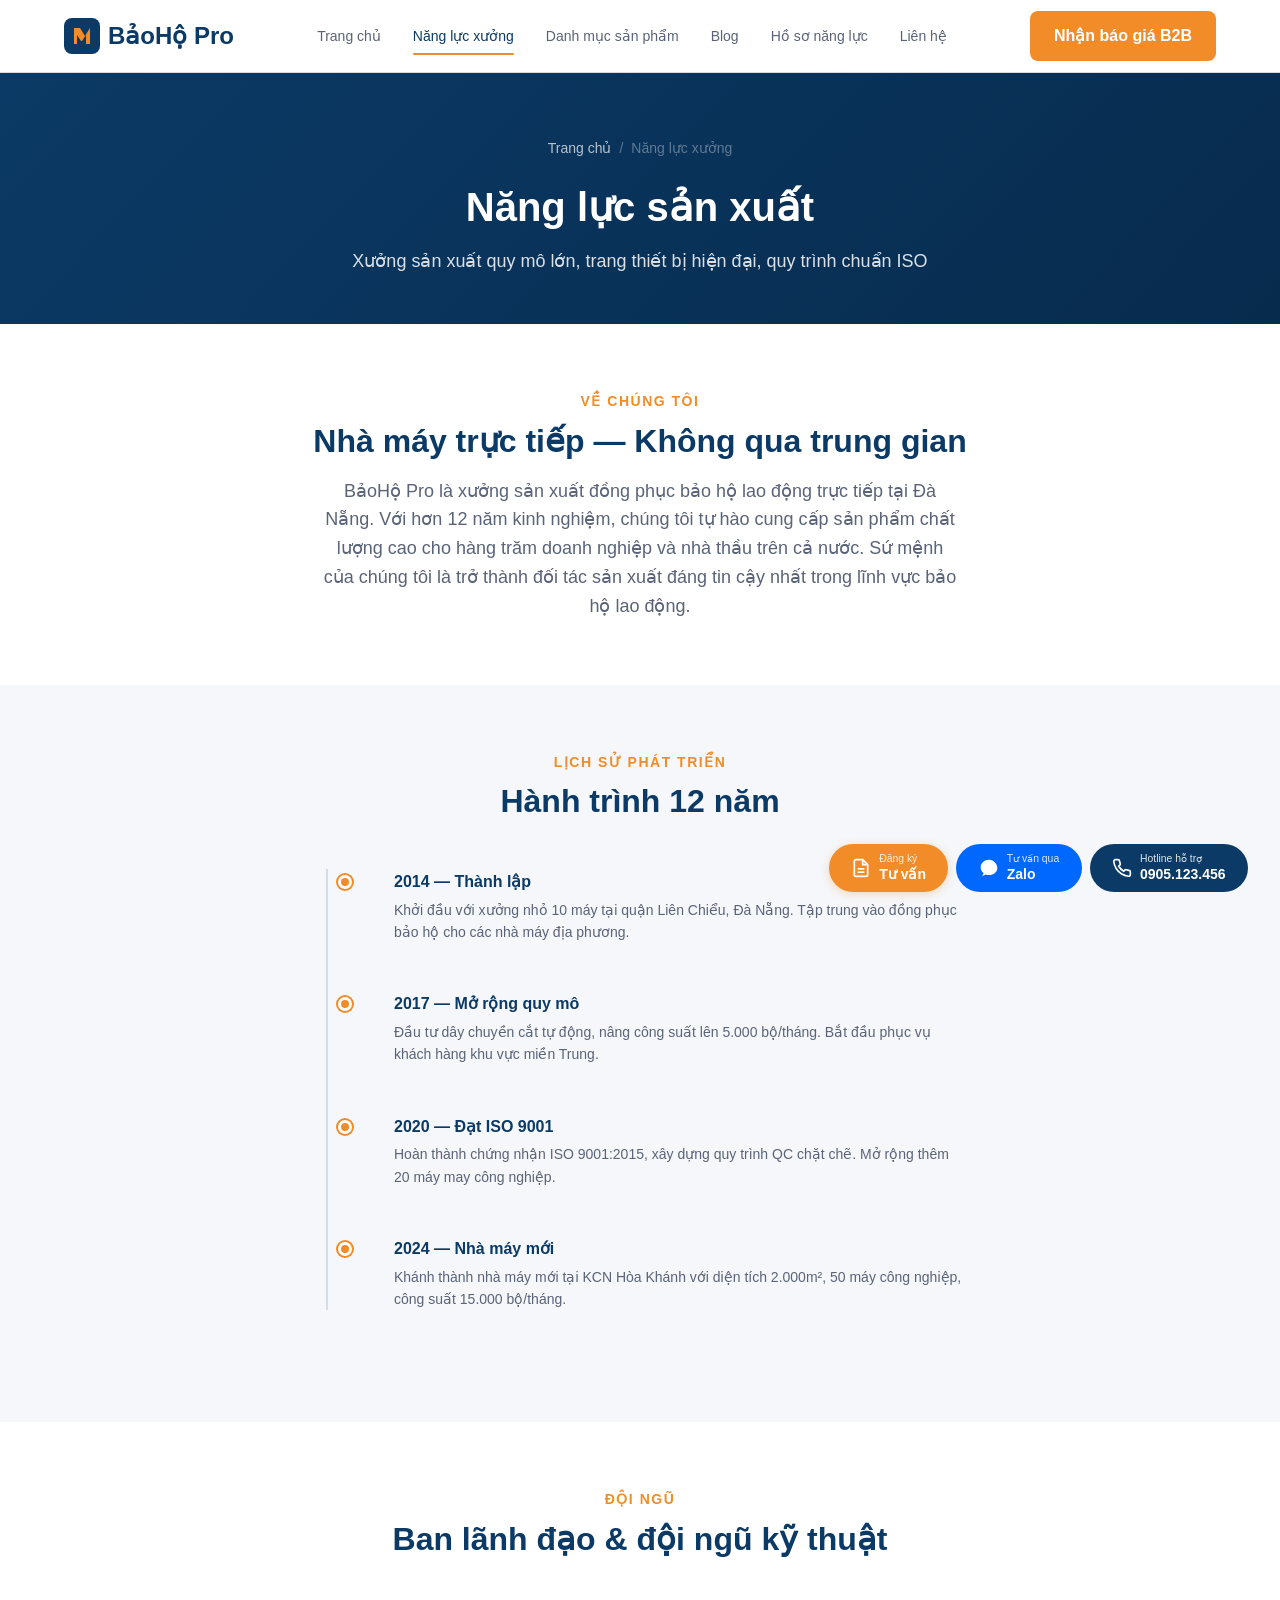
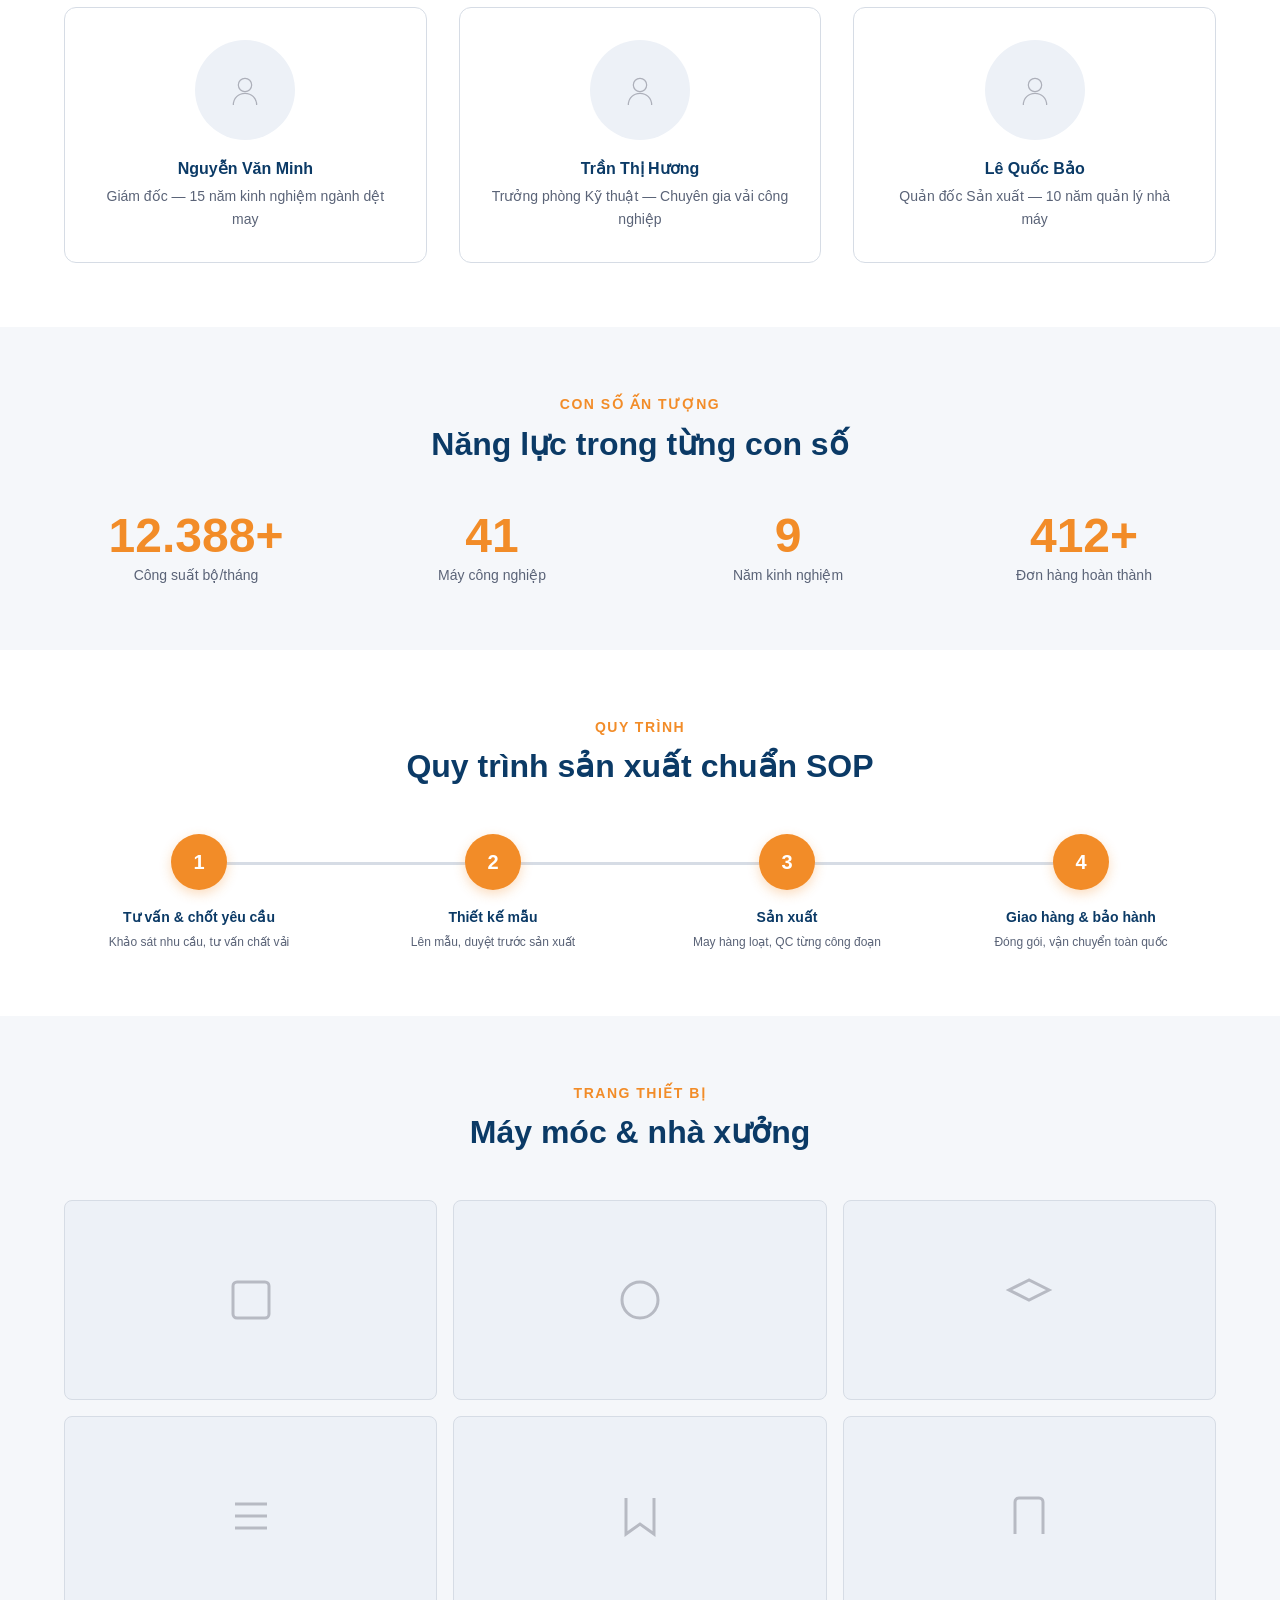
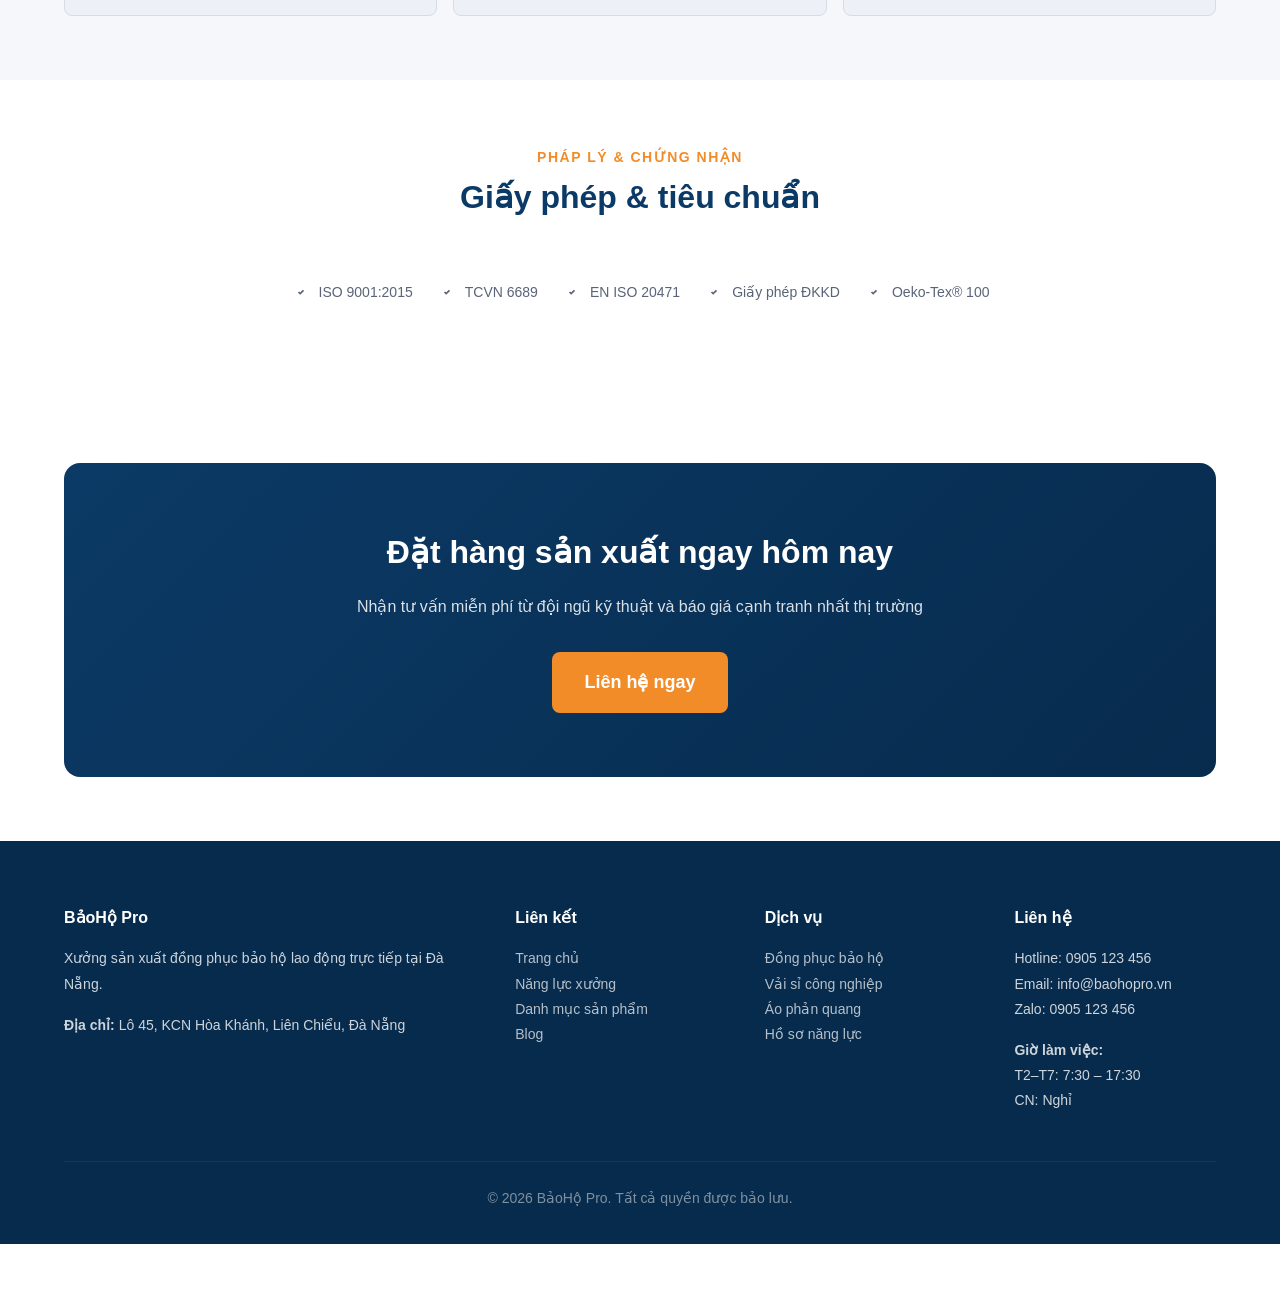
==== commit 966ad716: "update" ====
--- a/authority.html
+++ b/authority.html
@@ -25,7 +25,7 @@
             <nav class="header__nav" id="mainNav">
                 <a href="index.html">Trang chủ</a>
                 <a href="authority.html">Năng lực xưởng</a>
-                <a href="category.html">May bảo hộ</a>
+                <a href="category.html">Danh mục sản phẩm</a>
                 <a href="blog.html">Blog</a>
                 <a href="profile.html">Hồ sơ năng lực</a>
                 <a href="contact.html">Liên hệ</a>
@@ -296,7 +296,7 @@
                     <ul>
                         <li><a href="index.html">Trang chủ</a></li>
                         <li><a href="authority.html">Năng lực xưởng</a></li>
-                        <li><a href="category.html">May bảo hộ</a></li>
+                        <li><a href="category.html">Danh mục sản phẩm</a></li>
                         <li><a href="blog.html">Blog</a></li>
                     </ul>
                 </div>
@@ -323,30 +323,27 @@
             </div>
         </div>
     </footer>
-
-    <!-- FLOATING CTA -->
-    <div class="floating-cta">
-        <a href="index.html#quote-section" class="floating-cta__main">
-            <svg width="16" height="16" viewBox="0 0 24 24" fill="none" stroke="currentColor" stroke-width="2">
-                <path d="M21 15a2 2 0 01-2 2H7l-4 4V5a2 2 0 012-2h14a2 2 0 012 2z" />
-            </svg>
-            Nhận báo giá B2B
-        </a>
-        <div class="floating-cta__mini">
-            <a href="tel:0905123456" class="hotline-btn" title="Gọi hotline"><svg width="18" height="18"
-                    viewBox="0 0 24 24" fill="none" stroke="currentColor" stroke-width="2">
-                    <path
-                        d="M22 16.92v3a2 2 0 01-2.18 2 19.79 19.79 0 01-8.63-3.07 19.5 19.5 0 01-6-6A19.79 19.79 0 012.12 4.18 2 2 0 014.11 2h3a2 2 0 012 1.72c.127.96.361 1.903.7 2.81a2 2 0 01-.45 2.11L8.09 9.91a16 16 0 006 6l1.27-1.27a2 2 0 012.11-.45c.907.339 1.85.573 2.81.7A2 2 0 0122 16.92z" />
-                </svg></a>
-            <a href="#" class="zalo-btn" title="Chat Zalo"><svg width="16" height="16" viewBox="0 0 24 24"
-                    fill="currentColor">
-                    <path
-                        d="M12 2C6.48 2 2 6.04 2 11c0 2.83 1.34 5.35 3.44 7.03L4 22l4.2-2.24C9.34 20.26 10.63 20.5 12 20.5c5.52 0 10-3.54 10-8.5S17.52 2 12 2z" />
-                </svg></a>
-        </div>
+  </div>
+
+  <!-- STICKY BOTTOM CTA BAR -->
+  <div class="sticky-cta">
+    <div class="sticky-cta__inner">
+      <a href="index.html#quote-section" class="sticky-cta__btn sticky-cta__btn--primary">
+        <svg width="20" height="20" viewBox="0 0 24 24" fill="none" stroke="currentColor" stroke-width="2"><path d="M14 2H6a2 2 0 00-2 2v16a2 2 0 002 2h12a2 2 0 002-2V8z"/><polyline points="14 2 14 8 20 8"/><line x1="16" y1="13" x2="8" y2="13"/><line x1="16" y1="17" x2="8" y2="17"/></svg>
+        <span class="sticky-cta__label"><small>Đăng ký</small><strong>Tư vấn</strong></span>
+      </a>
+      <a href="#" class="sticky-cta__btn sticky-cta__btn--zalo">
+        <svg width="20" height="20" viewBox="0 0 24 24" fill="currentColor"><path d="M12 2C6.48 2 2 6.04 2 11c0 2.83 1.34 5.35 3.44 7.03L4 22l4.2-2.24C9.34 20.26 10.63 20.5 12 20.5c5.52 0 10-3.54 10-8.5S17.52 2 12 2z"/></svg>
+        <span class="sticky-cta__label"><small>Tư vấn qua</small><strong>Zalo</strong></span>
+      </a>
+      <a href="tel:0905123456" class="sticky-cta__btn sticky-cta__btn--hotline">
+        <svg width="20" height="20" viewBox="0 0 24 24" fill="none" stroke="currentColor" stroke-width="2"><path d="M22 16.92v3a2 2 0 01-2.18 2 19.79 19.79 0 01-8.63-3.07 19.5 19.5 0 01-6-6A19.79 19.79 0 012.12 4.18 2 2 0 014.11 2h3a2 2 0 012 1.72c.127.96.361 1.903.7 2.81a2 2 0 01-.45 2.11L8.09 9.91a16 16 0 006 6l1.27-1.27a2 2 0 012.11-.45c.907.339 1.85.573 2.81.7A2 2 0 0122 16.92z"/></svg>
+        <span class="sticky-cta__label"><small>Hotline hỗ trợ</small><strong>0905.123.456</strong></span>
+      </a>
     </div>
-
-    <script src="script.js"></script>
+  </div>
+
+  <script src="script.js"></script>
 </body>
 
 </html>
--- a/styles.css
+++ b/styles.css
@@ -347,15 +347,15 @@
     top: var(--header-h);
     left: 0;
     right: 0;
-    bottom: 0;
     background: var(--clr-white);
     flex-direction: column;
     align-items: stretch;
-    padding: var(--space-xl);
+    padding: var(--space-lg) var(--space-xl);
     gap: 0;
     transform: translateX(100%);
     transition: transform var(--transition);
-    overflow-y: auto;
+    box-shadow: 0 8px 24px rgba(0, 0, 0, 0.1);
+    z-index: 999;
   }
 
   .header__nav.open {
@@ -1374,81 +1374,146 @@
   margin-right: auto
 }
 
-/* ---------- Floating CTA ---------- */
-.floating-cta {
-  position: sticky;
-  bottom: var(--space-xl);
-  display: flex;
-  flex-direction: column;
+/* ---------- Sticky Bottom CTA Bar ---------- */
+.sticky-cta {
+  position: fixed;
+  bottom: 0;
+  left: 0;
+  right: 0;
+  z-index: 900;
+  background: none;
+  border: none;
+  box-shadow: none;
+  padding: var(--space-md) var(--space-md);
+  pointer-events: none;
+}
+
+.sticky-cta__inner {
+  pointer-events: auto;
+}
+
+.sticky-cta__inner {
+  display: flex;
   gap: var(--space-sm);
-  z-index: 900;
-  align-items: flex-end;
-  margin-left: auto;
-  width: fit-content;
-  padding-right: var(--space-xl);
-}
-
-.floating-cta__main {
+  max-width: 720px;
+  margin: 0 auto;
+  align-items: center;
+  justify-content: center;
+}
+
+.sticky-cta__btn {
+  display: flex;
+  align-items: center;
+  justify-content: center;
+  gap: 8px;
+  flex: 1;
+  min-height: 48px;
+  padding: 0.6rem 1rem;
+  border-radius: var(--radius-lg);
+  font-weight: var(--fw-bold);
+  font-size: var(--fs-sm);
+  text-align: center;
+  transition: all var(--transition);
+  border: none;
+  cursor: pointer;
+  white-space: nowrap;
+}
+
+.sticky-cta__btn svg {
+  flex-shrink: 0
+}
+
+.sticky-cta__btn--primary {
   background: var(--clr-accent);
   color: var(--clr-white);
-  padding: 0.875rem 1.5rem;
-  border-radius: var(--radius-full);
-  font-weight: var(--fw-bold);
-  font-size: var(--fs-sm);
-  box-shadow: var(--shadow-lg);
-  transition: all var(--transition);
-  display: flex;
-  align-items: center;
-  gap: var(--space-sm);
-}
-
-.floating-cta__main:hover {
+  box-shadow: 0 2px 8px rgba(242, 140, 40, 0.3);
+}
+
+.sticky-cta__btn--primary:hover {
   background: var(--clr-accent-dark);
-  transform: scale(1.05)
-}
-
-.floating-cta__mini {
-  display: flex;
-  gap: var(--space-sm);
-}
-
-.floating-cta__mini a {
-  width: 44px;
-  height: 44px;
-  border-radius: 50%;
-  display: flex;
-  align-items: center;
-  justify-content: center;
-  box-shadow: var(--shadow-md);
-  transition: all var(--transition);
-  font-size: var(--fs-xs);
-  font-weight: var(--fw-bold);
-}
-
-.floating-cta__mini a:hover {
-  transform: scale(1.1)
-}
-
-.floating-cta__mini .hotline-btn {
+  transform: translateY(-1px)
+}
+
+.sticky-cta__btn--zalo {
+  background: #0068FF;
+  color: var(--clr-white);
+}
+
+.sticky-cta__btn--zalo:hover {
+  background: #0050CC;
+  transform: translateY(-1px)
+}
+
+.sticky-cta__btn--hotline {
   background: var(--clr-primary);
-  color: var(--clr-white)
-}
-
-.floating-cta__mini .zalo-btn {
-  background: #0068FF;
-  color: var(--clr-white)
-}
-
-@media(max-width:480px) {
-  .floating-cta {
-    padding-right: var(--space-md);
-    bottom: var(--space-md)
-  }
-
-  .floating-cta__main {
+  color: var(--clr-white);
+}
+
+.sticky-cta__btn--hotline:hover {
+  background: var(--clr-primary-dark);
+  transform: translateY(-1px)
+}
+
+.sticky-cta__label {
+  display: flex;
+  flex-direction: column;
+  line-height: 1.2;
+  text-align: left
+}
+
+.sticky-cta__label small {
+  font-size: 0.65rem;
+  font-weight: var(--fw-normal);
+  opacity: 0.85
+}
+
+.sticky-cta__label strong {
+  font-size: var(--fs-sm)
+}
+
+/* Desktop: right-aligned */
+@media(min-width:769px) {
+  .sticky-cta {
+    padding: var(--space-sm) var(--space-xl)
+  }
+
+  .sticky-cta__inner {
+    margin: 0 0 0 auto;
+    justify-content: flex-end;
+  }
+
+  .sticky-cta__btn {
+    flex: 0 1 auto;
+    padding: 0.6rem 1.4rem;
+    border-radius: var(--radius-full)
+  }
+}
+
+/* Very small phones */
+@media(max-width:380px) {
+  .sticky-cta__inner {
+    gap: 4px
+  }
+
+  .sticky-cta__btn {
+    padding: 0.5rem 0.6rem;
     font-size: var(--fs-xs);
-    padding: 0.75rem 1rem
-  }
+    min-height: 44px;
+    border-radius: var(--radius-md)
+  }
+
+  .sticky-cta__label small {
+    font-size: 0.6rem
+  }
+
+  .sticky-cta__label strong {
+    font-size: var(--fs-xs)
+  }
+}
+
+/* Spacer to prevent content from hiding behind bar */
+body {
+  padding-bottom: 72px
 }
 
 /* ---------- Footer ---------- */
@@ -2010,6 +2075,265 @@
   color: var(--clr-text-muted);
 }
 
+/* ---------- Filter Tags ---------- */
+.filter-tags {
+  display: flex;
+  flex-wrap: wrap;
+  gap: var(--space-sm);
+  justify-content: center;
+}
+
+.filter-tag {
+  display: inline-flex;
+  align-items: center;
+  gap: 6px;
+  padding: 0.6rem 1.2rem;
+  border-radius: var(--radius-full);
+  border: 2px solid var(--clr-border);
+  background: var(--clr-white);
+  font-size: var(--fs-sm);
+  font-weight: var(--fw-semibold);
+  color: var(--clr-text-muted);
+  cursor: pointer;
+  transition: all var(--transition);
+  white-space: nowrap;
+}
+
+.filter-tag svg {
+  opacity: 0.5;
+  transition: opacity var(--transition)
+}
+
+.filter-tag:hover {
+  border-color: var(--clr-primary);
+  color: var(--clr-primary)
+}
+
+.filter-tag:hover svg {
+  opacity: 0.8
+}
+
+.filter-tag.active {
+  background: var(--clr-primary);
+  color: var(--clr-white);
+  border-color: var(--clr-primary);
+}
+
+.filter-tag.active svg {
+  opacity: 1;
+  stroke: var(--clr-white)
+}
+
+/* Product Meta Tags */
+.card__tags {
+  display: flex;
+  flex-wrap: wrap;
+  gap: var(--space-xs);
+  margin-bottom: var(--space-sm)
+}
+
+.meta-tag {
+  display: inline-block;
+  font-size: var(--fs-xs);
+  font-weight: var(--fw-semibold);
+  color: var(--clr-primary);
+  background: rgba(11, 58, 102, 0.08);
+  padding: 0.2rem 0.6rem;
+  border-radius: var(--radius-full);
+}
+
+/* Card filter animation */
+.card[data-tags] {
+  transition: opacity 0.3s ease, transform 0.3s ease
+}
+
+.card.filter-hidden {
+  opacity: 0;
+  transform: scale(0.92);
+  position: absolute;
+  pointer-events: none;
+  height: 0;
+  overflow: hidden;
+  margin: 0;
+  padding: 0;
+  border: 0
+}
+
+/* Filter empty */
+.filter-empty {
+  text-align: center;
+  padding: var(--space-3xl) 0;
+  color: var(--clr-text-muted);
+  font-size: var(--fs-md)
+}
+
+.filter-empty a {
+  color: var(--clr-accent);
+  font-weight: var(--fw-semibold);
+  text-decoration: underline
+}
+
+/* ---------- Case Study Card ---------- */
+.case-card {
+  background: var(--clr-white);
+  border: 1px solid var(--clr-border);
+  border-radius: var(--radius-xl);
+  overflow: hidden;
+  transition: all var(--transition);
+}
+
+.case-card:hover {
+  box-shadow: var(--shadow-lg);
+  transform: translateY(-4px)
+}
+
+.case-card__header {
+  background: linear-gradient(135deg, var(--clr-primary), var(--clr-primary-dark));
+  color: var(--clr-white);
+  padding: var(--space-lg) var(--space-xl);
+}
+
+.case-card__header h3 {
+  font-size: var(--fs-base);
+  font-weight: var(--fw-bold);
+  margin-top: var(--space-sm)
+}
+
+.case-card__badge {
+  display: inline-block;
+  background: var(--clr-accent);
+  color: var(--clr-white);
+  font-size: var(--fs-xs);
+  font-weight: var(--fw-bold);
+  padding: 0.2rem 0.7rem;
+  border-radius: var(--radius-full);
+  text-transform: uppercase;
+  letter-spacing: 0.5px;
+}
+
+.case-card__body {
+  padding: var(--space-xl)
+}
+
+.case-card__stats {
+  display: flex;
+  gap: var(--space-lg);
+  margin-bottom: var(--space-lg);
+  padding-bottom: var(--space-md);
+  border-bottom: 1px solid var(--clr-border);
+}
+
+.case-card__stats div {
+  text-align: center
+}
+
+.case-card__stats strong {
+  display: block;
+  font-size: var(--fs-xl);
+  font-weight: var(--fw-extrabold);
+  color: var(--clr-accent);
+  line-height: 1
+}
+
+.case-card__stats span {
+  font-size: var(--fs-xs);
+  color: var(--clr-text-muted)
+}
+
+.case-card__body>p {
+  font-size: var(--fs-sm);
+  color: var(--clr-text-muted);
+  line-height: 1.7;
+  margin-bottom: var(--space-lg)
+}
+
+.case-card__quote {
+  background: var(--clr-bg);
+  border-left: 3px solid var(--clr-accent);
+  border-radius: 0 var(--radius-md) var(--radius-md) 0;
+  padding: var(--space-md) var(--space-lg);
+}
+
+.case-card__quote p {
+  font-style: italic;
+  font-size: var(--fs-sm);
+  color: var(--clr-text);
+  margin-bottom: var(--space-xs)
+}
+
+.case-card__quote cite {
+  font-size: var(--fs-xs);
+  color: var(--clr-text-muted);
+  font-style: normal
+}
+
+/* ---------- Feedback Card ---------- */
+.feedback-card {
+  background: var(--clr-white);
+  border: 1px solid var(--clr-border);
+  border-radius: var(--radius-lg);
+  padding: var(--space-xl);
+  transition: all var(--transition);
+  display: flex;
+  flex-direction: column;
+}
+
+.feedback-card:hover {
+  box-shadow: var(--shadow-md);
+  transform: translateY(-2px)
+}
+
+.feedback-card__stars {
+  color: #FBBF24;
+  font-size: var(--fs-lg);
+  letter-spacing: 2px;
+  margin-bottom: var(--space-md)
+}
+
+.feedback-card p {
+  font-size: var(--fs-sm);
+  color: var(--clr-text-muted);
+  line-height: 1.7;
+  flex: 1;
+  margin-bottom: var(--space-lg)
+}
+
+.feedback-card__author {
+  display: flex;
+  align-items: center;
+  gap: var(--space-md);
+  padding-top: var(--space-md);
+  border-top: 1px solid var(--clr-border);
+}
+
+.feedback-card__avatar {
+  width: 44px;
+  height: 44px;
+  background: var(--clr-primary);
+  border-radius: 50%;
+  display: flex;
+  align-items: center;
+  justify-content: center;
+  flex-shrink: 0;
+}
+
+.feedback-card__avatar span {
+  color: var(--clr-white);
+  font-size: var(--fs-sm);
+  font-weight: var(--fw-bold)
+}
+
+.feedback-card__author strong {
+  display: block;
+  font-size: var(--fs-sm);
+  color: var(--clr-primary)
+}
+
+.feedback-card__author span {
+  font-size: var(--fs-xs);
+  color: var(--clr-text-muted)
+}
+
 .success-msg .success-contact strong {
   color: var(--clr-primary);
 }
@@ -2063,13 +2387,11 @@
 
 @keyframes pageIn {
   from {
-    opacity: 0;
-    transform: translateY(10px)
+    opacity: 0
   }
 
   to {
-    opacity: 1;
-    transform: translateY(0)
+    opacity: 1
   }
 }
 
@@ -2079,13 +2401,11 @@
 
 @keyframes pageOut {
   from {
-    opacity: 1;
-    transform: translateY(0)
+    opacity: 1
   }
 
   to {
-    opacity: 0;
-    transform: translateY(-6px)
+    opacity: 0
   }
 }
 
@@ -2118,7 +2438,7 @@
 @media print {
 
   .header,
-  .floating-cta,
+  .sticky-cta,
   .footer {
     display: none
   }
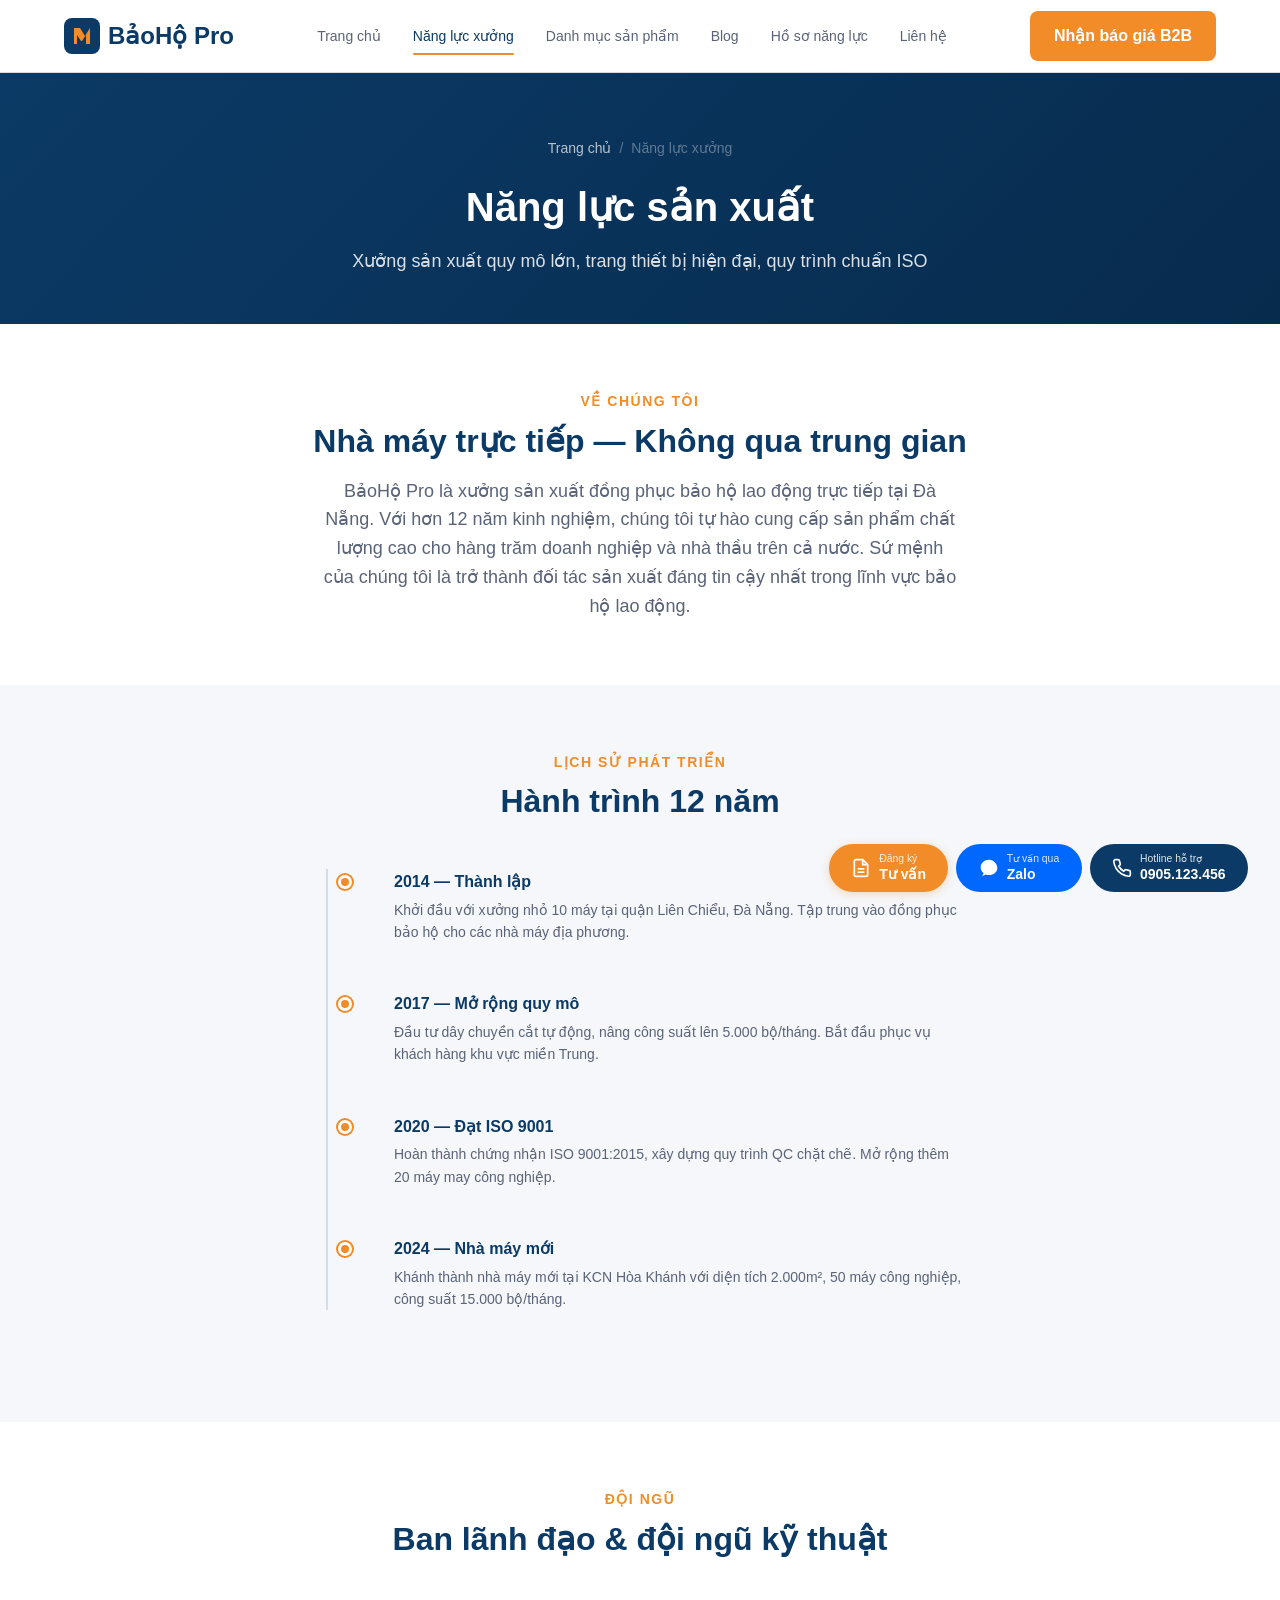
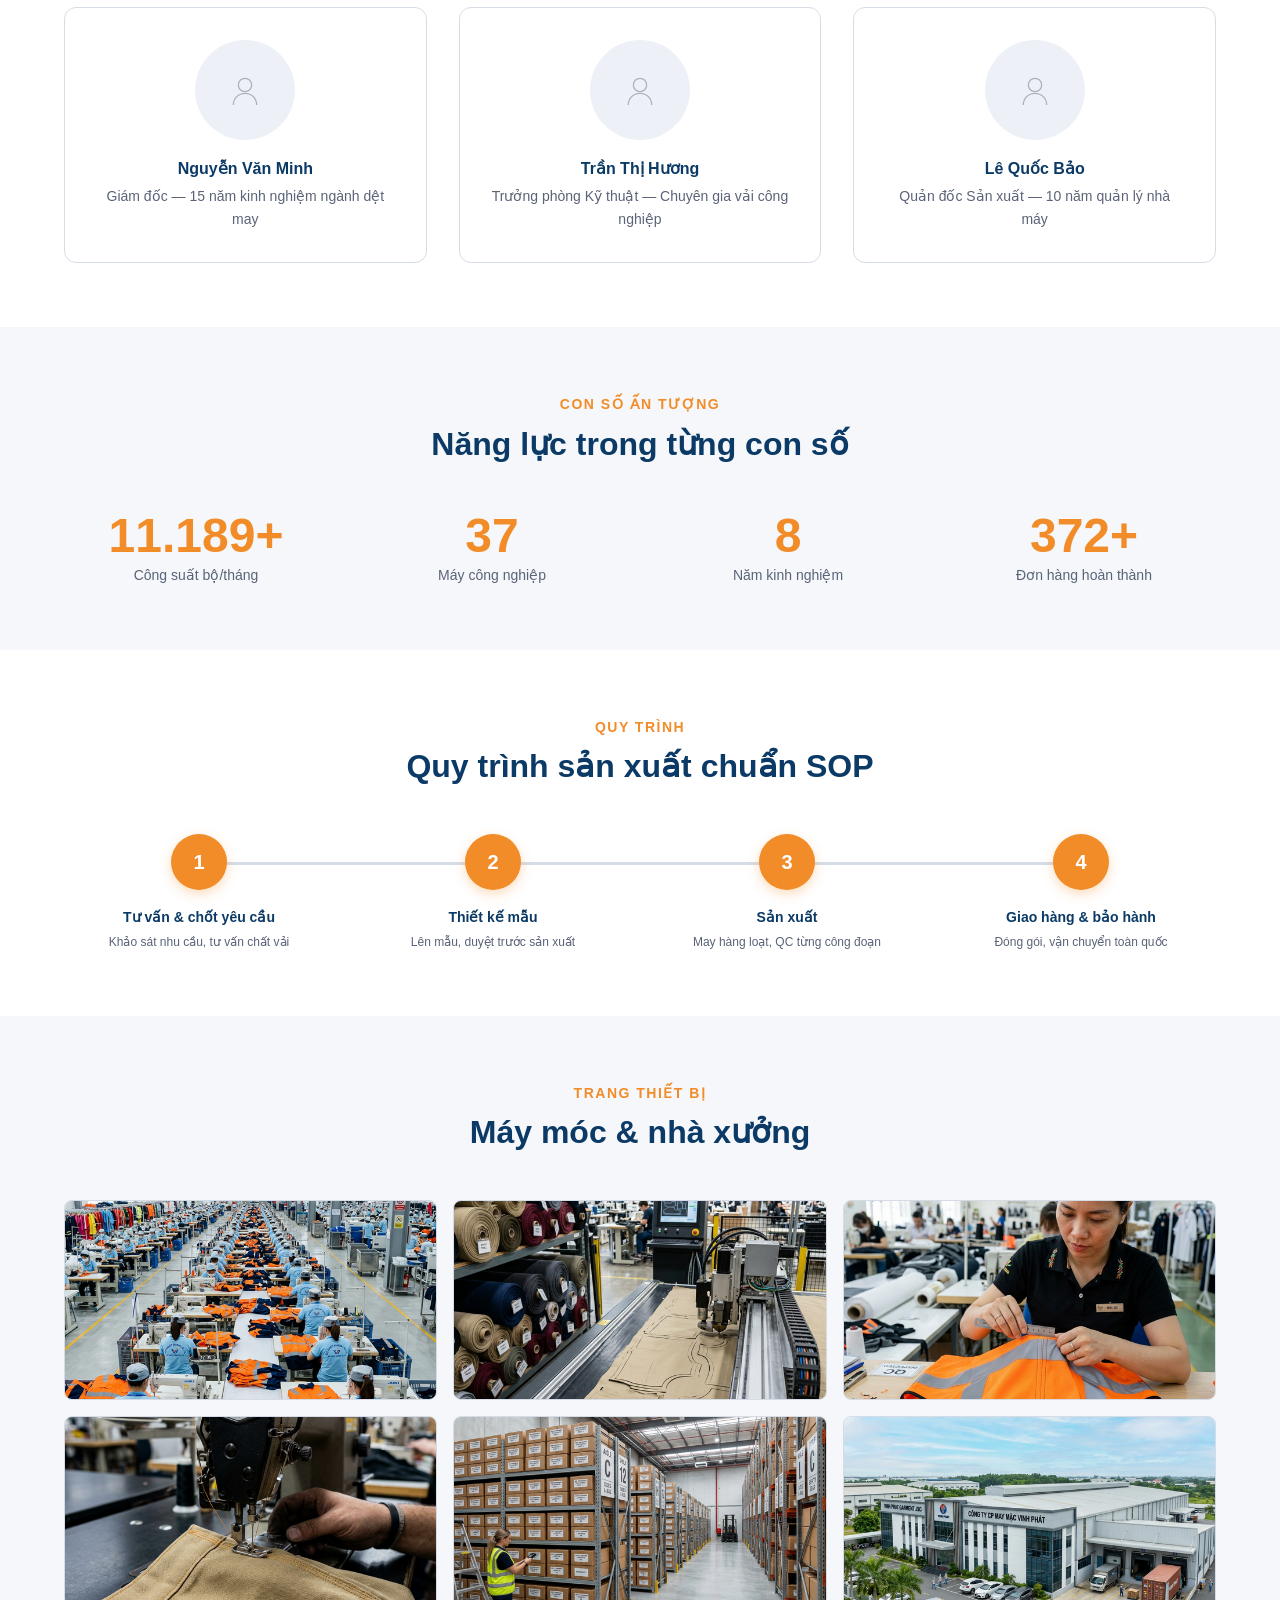
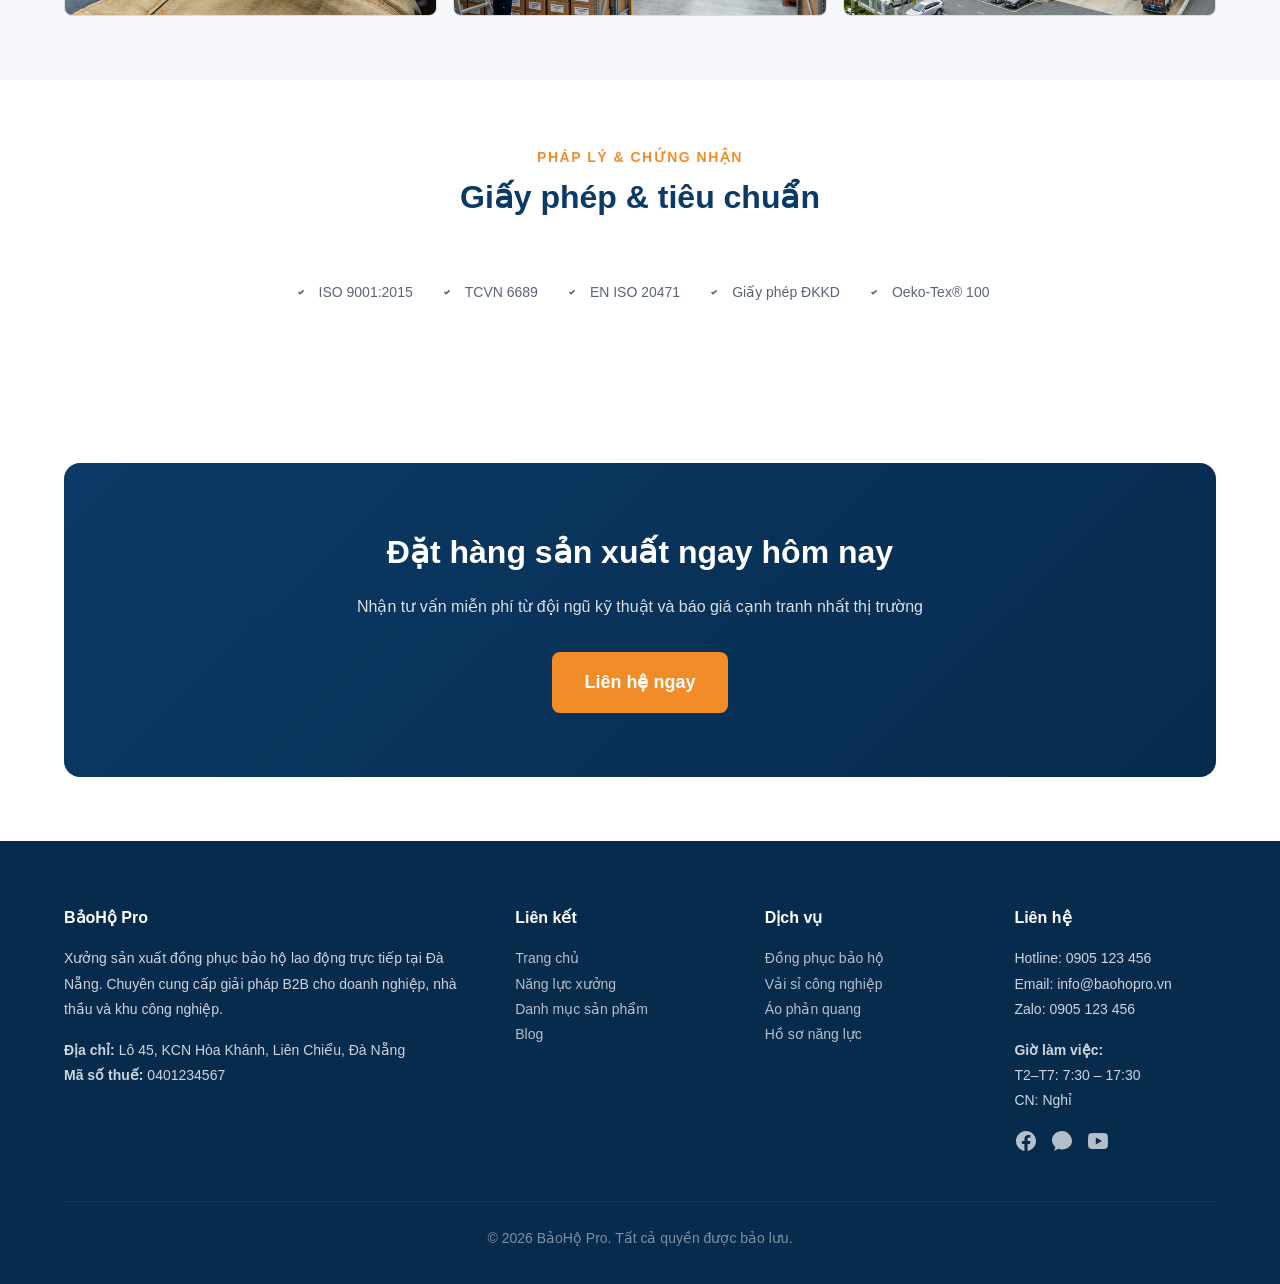
==== commit 9f6b427f: "update src" ====
--- a/authority.html
+++ b/authority.html
@@ -204,26 +204,18 @@
                 <h2 class="section-title">Máy móc & nhà xưởng</h2>
             </div>
             <div class="gallery-grid" style="margin-top:var(--space-2xl)">
-                <div class="gallery-grid__item"><svg viewBox="0 0 24 24">
-                        <rect x="3" y="3" width="18" height="18" rx="2" fill="none" stroke="currentColor"
-                            stroke-width="1.5" />
-                    </svg></div>
-                <div class="gallery-grid__item"><svg viewBox="0 0 24 24">
-                        <circle cx="12" cy="12" r="9" fill="none" stroke="currentColor" stroke-width="1.5" />
-                    </svg></div>
-                <div class="gallery-grid__item"><svg viewBox="0 0 24 24">
-                        <path d="M12 2L2 7l10 5 10-5z" fill="none" stroke="currentColor" stroke-width="1.5" />
-                    </svg></div>
-                <div class="gallery-grid__item"><svg viewBox="0 0 24 24">
-                        <path d="M4 6h16M4 12h16M4 18h16" fill="none" stroke="currentColor" stroke-width="1.5" />
-                    </svg></div>
-                <div class="gallery-grid__item"><svg viewBox="0 0 24 24">
-                        <path d="M5 3v18l7-5 7 5V3" fill="none" stroke="currentColor" stroke-width="1.5" />
-                    </svg></div>
-                <div class="gallery-grid__item"><svg viewBox="0 0 24 24">
-                        <path d="M19 21V5a2 2 0 00-2-2H7a2 2 0 00-2 2v16" fill="none" stroke="currentColor"
-                            stroke-width="1.5" />
-                    </svg></div>
+                <div class="gallery-grid__item"><img src="images/factory-1.png" alt="Dây chuyền may công nghiệp"
+                        loading="lazy"></div>
+                <div class="gallery-grid__item"><img src="images/factory-2.png" alt="Máy cắt vải tự động CNC"
+                        loading="lazy"></div>
+                <div class="gallery-grid__item"><img src="images/factory-3.png" alt="Kiểm tra chất lượng QC"
+                        loading="lazy"></div>
+                <div class="gallery-grid__item"><img src="images/factory-5.png" alt="Máy may 2 kim công nghiệp"
+                        loading="lazy"></div>
+                <div class="gallery-grid__item"><img src="images/factory-4.png" alt="Kho hàng thành phẩm"
+                        loading="lazy"></div>
+                <div class="gallery-grid__item"><img src="images/factory-6.png" alt="Toàn cảnh nhà máy" loading="lazy">
+                </div>
             </div>
         </div>
     </section>
@@ -287,9 +279,11 @@
             <div class="footer__grid">
                 <div>
                     <h4>BảoHộ Pro</h4>
-                    <p>Xưởng sản xuất đồng phục bảo hộ lao động trực tiếp tại Đà Nẵng.</p>
+                    <p>Xưởng sản xuất đồng phục bảo hộ lao động trực tiếp tại Đà Nẵng. Chuyên cung cấp giải pháp B2B cho
+                        doanh nghiệp, nhà thầu và khu công nghiệp.</p>
                     <p style="margin-top:var(--space-md)"><strong>Địa chỉ:</strong> Lô 45, KCN Hòa Khánh, Liên Chiểu, Đà
                         Nẵng</p>
+                    <p><strong>Mã số thuế:</strong> 0401234567</p>
                 </div>
                 <div>
                     <h4>Liên kết</h4>
@@ -316,6 +310,23 @@
                     <p>Zalo: 0905 123 456</p>
                     <p style="margin-top:var(--space-md)"><strong>Giờ làm việc:</strong><br>T2–T7: 7:30 – 17:30<br>CN:
                         Nghỉ</p>
+                    <div class="social-links" style="margin-top:var(--space-md); display:flex; gap:12px;">
+                        <a href="#" aria-label="Facebook"><svg width="24" height="24" viewBox="0 0 24 24"
+                                fill="currentColor">
+                                <path
+                                    d="M22 12c0-5.523-4.477-10-10-10S2 6.477 2 12c0 4.991 3.657 9.128 8.438 9.878v-6.987h-2.54V12h2.54V9.797c0-2.506 1.492-3.89 3.777-3.89 1.094 0 2.238.195 2.238.195v2.46h-1.26c-1.243 0-1.63.771-1.63 1.562V12h2.773l-.443 2.89h-2.33v6.988C18.343 21.128 22 16.991 22 12z" />
+                            </svg></a>
+                        <a href="#" aria-label="Zalo"><svg width="24" height="24" viewBox="0 0 24 24"
+                                fill="currentColor">
+                                <path
+                                    d="M12 2C6.48 2 2 6.04 2 11c0 2.83 1.34 5.35 3.44 7.03L4 22l4.2-2.24C9.34 20.26 10.63 20.5 12 20.5c5.52 0 10-3.54 10-8.5S17.52 2 12 2z" />
+                            </svg></a>
+                        <a href="#" aria-label="YouTube"><svg width="24" height="24" viewBox="0 0 24 24"
+                                fill="currentColor">
+                                <path
+                                    d="M21.582 6.186a2.63 2.63 0 00-1.85-1.85C18.1 4 12 4 12 4s-6.1 0-7.732.336a2.63 2.63 0 00-1.85 1.85C2 7.818 2 12 2 12s0 4.182.418 5.814a2.63 2.63 0 001.85 1.85C5.9 20 12 20 12 20s6.1 0 7.732-.336a2.63 2.63 0 001.85-1.85C22 16.182 22 12 22 12s0-4.182-.418-5.814zM9.8 15.5v-7l6.2 3.5-6.2 3.5z" />
+                            </svg></a>
+                    </div>
                 </div>
             </div>
             <div class="footer__bottom">
@@ -323,27 +334,38 @@
             </div>
         </div>
     </footer>
-  </div>
-
-  <!-- STICKY BOTTOM CTA BAR -->
-  <div class="sticky-cta">
-    <div class="sticky-cta__inner">
-      <a href="index.html#quote-section" class="sticky-cta__btn sticky-cta__btn--primary">
-        <svg width="20" height="20" viewBox="0 0 24 24" fill="none" stroke="currentColor" stroke-width="2"><path d="M14 2H6a2 2 0 00-2 2v16a2 2 0 002 2h12a2 2 0 002-2V8z"/><polyline points="14 2 14 8 20 8"/><line x1="16" y1="13" x2="8" y2="13"/><line x1="16" y1="17" x2="8" y2="17"/></svg>
-        <span class="sticky-cta__label"><small>Đăng ký</small><strong>Tư vấn</strong></span>
-      </a>
-      <a href="#" class="sticky-cta__btn sticky-cta__btn--zalo">
-        <svg width="20" height="20" viewBox="0 0 24 24" fill="currentColor"><path d="M12 2C6.48 2 2 6.04 2 11c0 2.83 1.34 5.35 3.44 7.03L4 22l4.2-2.24C9.34 20.26 10.63 20.5 12 20.5c5.52 0 10-3.54 10-8.5S17.52 2 12 2z"/></svg>
-        <span class="sticky-cta__label"><small>Tư vấn qua</small><strong>Zalo</strong></span>
-      </a>
-      <a href="tel:0905123456" class="sticky-cta__btn sticky-cta__btn--hotline">
-        <svg width="20" height="20" viewBox="0 0 24 24" fill="none" stroke="currentColor" stroke-width="2"><path d="M22 16.92v3a2 2 0 01-2.18 2 19.79 19.79 0 01-8.63-3.07 19.5 19.5 0 01-6-6A19.79 19.79 0 012.12 4.18 2 2 0 014.11 2h3a2 2 0 012 1.72c.127.96.361 1.903.7 2.81a2 2 0 01-.45 2.11L8.09 9.91a16 16 0 006 6l1.27-1.27a2 2 0 012.11-.45c.907.339 1.85.573 2.81.7A2 2 0 0122 16.92z"/></svg>
-        <span class="sticky-cta__label"><small>Hotline hỗ trợ</small><strong>0905.123.456</strong></span>
-      </a>
     </div>
-  </div>
-
-  <script src="script.js"></script>
+
+    <!-- STICKY BOTTOM CTA BAR -->
+    <div class="sticky-cta">
+        <div class="sticky-cta__inner">
+            <a href="index.html#quote-section" class="sticky-cta__btn sticky-cta__btn--primary">
+                <svg width="20" height="20" viewBox="0 0 24 24" fill="none" stroke="currentColor" stroke-width="2">
+                    <path d="M14 2H6a2 2 0 00-2 2v16a2 2 0 002 2h12a2 2 0 002-2V8z" />
+                    <polyline points="14 2 14 8 20 8" />
+                    <line x1="16" y1="13" x2="8" y2="13" />
+                    <line x1="16" y1="17" x2="8" y2="17" />
+                </svg>
+                <span class="sticky-cta__label"><small>Đăng ký</small><strong>Tư vấn</strong></span>
+            </a>
+            <a href="#" class="sticky-cta__btn sticky-cta__btn--zalo">
+                <svg width="20" height="20" viewBox="0 0 24 24" fill="currentColor">
+                    <path
+                        d="M12 2C6.48 2 2 6.04 2 11c0 2.83 1.34 5.35 3.44 7.03L4 22l4.2-2.24C9.34 20.26 10.63 20.5 12 20.5c5.52 0 10-3.54 10-8.5S17.52 2 12 2z" />
+                </svg>
+                <span class="sticky-cta__label"><small>Tư vấn qua</small><strong>Zalo</strong></span>
+            </a>
+            <a href="tel:0905123456" class="sticky-cta__btn sticky-cta__btn--hotline">
+                <svg width="20" height="20" viewBox="0 0 24 24" fill="none" stroke="currentColor" stroke-width="2">
+                    <path
+                        d="M22 16.92v3a2 2 0 01-2.18 2 19.79 19.79 0 01-8.63-3.07 19.5 19.5 0 01-6-6A19.79 19.79 0 012.12 4.18 2 2 0 014.11 2h3a2 2 0 012 1.72c.127.96.361 1.903.7 2.81a2 2 0 01-.45 2.11L8.09 9.91a16 16 0 006 6l1.27-1.27a2 2 0 012.11-.45c.907.339 1.85.573 2.81.7A2 2 0 0122 16.92z" />
+                </svg>
+                <span class="sticky-cta__label"><small>Hotline hỗ trợ</small><strong>0905.123.456</strong></span>
+            </a>
+        </div>
+    </div>
+
+    <script src="script.js"></script>
 </body>
 
 </html>
--- a/styles.css
+++ b/styles.css
@@ -678,6 +678,13 @@
   opacity: 0.3
 }
 
+.card__img img {
+  width: 100%;
+  height: 100%;
+  object-fit: cover;
+  display: block;
+}
+
 .card__body {
   padding: var(--space-lg)
 }
@@ -907,6 +914,13 @@
   opacity: 0.25
 }
 
+.gallery-grid__item img {
+  width: 100%;
+  height: 100%;
+  object-fit: cover;
+  display: block;
+}
+
 @media(max-width:768px) {
   .gallery-grid {
     grid-template-columns: repeat(2, 1fr)
@@ -1106,6 +1120,38 @@
   padding: var(--space-2xl);
   box-shadow: var(--shadow-lg);
   border: 1px solid var(--clr-border);
+}
+
+.form-submit-area {
+  text-align: center;
+  margin-top: var(--space-xl);
+  display: flex;
+  flex-direction: column;
+  align-items: center;
+  gap: var(--space-md);
+}
+
+@media(min-width:480px) {
+  .form-submit-area {
+    flex-direction: row;
+    justify-content: center;
+  }
+}
+
+.warranty-badge {
+  display: inline-flex;
+  align-items: center;
+  gap: 8px;
+  color: var(--clr-accent);
+  font-weight: var(--fw-semibold);
+  font-size: var(--fs-sm);
+  background: rgba(242, 140, 40, 0.1);
+  padding: 0.5rem 1rem;
+  border-radius: var(--radius-full);
+}
+
+.warranty-badge svg {
+  flex-shrink: 0;
 }
 
 /* ---------- FAQ / Accordion ---------- */
@@ -1512,9 +1558,6 @@
 }
 
 /* Spacer to prevent content from hiding behind bar */
-body {
-  padding-bottom: 72px
-}
 
 /* ---------- Footer ---------- */
 .footer {
@@ -1600,6 +1643,32 @@
   font-size: var(--fs-lg);
 }
 
+/* ---------- Size Chart Table ---------- */
+.size-table {
+  width: 100%;
+  border-collapse: collapse;
+  text-align: center;
+}
+
+.size-table th {
+  background: var(--clr-primary);
+  color: var(--clr-white);
+  padding: var(--space-sm);
+  font-weight: var(--fw-semibold);
+  border: 1px solid var(--clr-primary);
+  white-space: nowrap;
+}
+
+.size-table td {
+  padding: var(--space-sm);
+  border: 1px solid var(--clr-border);
+  font-size: var(--fs-sm);
+}
+
+.size-table tr:nth-child(even) {
+  background: var(--clr-bg);
+}
+
 .modal__close {
   position: absolute;
   top: var(--space-md);
@@ -1764,6 +1833,13 @@
   width: 48px;
   height: 48px;
   opacity: 0.25
+}
+
+.project-card__img img {
+  width: 100%;
+  height: 100%;
+  object-fit: cover;
+  display: block;
 }
 
 .project-card__body {
@@ -2355,6 +2431,164 @@
   animation: fadeInUp 0.6s ease forwards
 }
 
+/* ---------- Size Chart Modal ---------- */
+.size-modal {
+  display: none;
+  position: fixed;
+  inset: 0;
+  z-index: 2000;
+  align-items: center;
+  justify-content: center;
+  padding: var(--space-md);
+}
+
+.size-modal.active {
+  display: flex;
+}
+
+.size-modal__overlay {
+  position: absolute;
+  inset: 0;
+  background: rgba(0, 0, 0, 0.6);
+  backdrop-filter: blur(4px);
+}
+
+.size-modal__content {
+  position: relative;
+  background: var(--clr-white);
+  border-radius: var(--radius-xl);
+  width: 100%;
+  max-width: 640px;
+  max-height: 90vh;
+  overflow-y: auto;
+  padding: var(--space-2xl);
+  box-shadow: var(--shadow-xl);
+  animation: modalScaleIn 0.3s cubic-bezier(0.175, 0.885, 0.32, 1.275);
+}
+
+@keyframes modalScaleIn {
+  from {
+    opacity: 0;
+    transform: scale(0.95) translateY(20px);
+  }
+
+  to {
+    opacity: 1;
+    transform: scale(1) translateY(0);
+  }
+}
+
+.size-modal__close {
+  position: absolute;
+  top: var(--space-md);
+  right: var(--space-md);
+  width: 32px;
+  height: 32px;
+  border-radius: 50%;
+  background: var(--clr-bg);
+  display: flex;
+  align-items: center;
+  justify-content: center;
+  cursor: pointer;
+  transition: all var(--transition);
+  border: none;
+}
+
+.size-modal__close:hover {
+  background: var(--clr-error);
+  color: var(--clr-white);
+}
+
+.size-modal__close svg {
+  width: 20px;
+  height: 20px;
+  stroke: currentColor;
+  stroke-width: 2;
+}
+
+.size-modal__title {
+  font-size: var(--fs-xl);
+  font-weight: var(--fw-bold);
+  color: var(--clr-primary);
+  margin-bottom: var(--space-xs);
+  text-align: center;
+}
+
+.size-modal__desc {
+  font-size: var(--fs-sm);
+  color: var(--clr-text-muted);
+  text-align: center;
+  margin-bottom: var(--space-lg);
+}
+
+.size-tabs {
+  display: flex;
+  justify-content: center;
+  gap: var(--space-sm);
+  margin-bottom: var(--space-md);
+  flex-wrap: wrap;
+}
+
+.size-tabs__btn {
+  padding: 0.5rem 1rem;
+  font-size: var(--fs-sm);
+  font-weight: var(--fw-semibold);
+  color: var(--clr-text-muted);
+  background: var(--clr-bg);
+  border-radius: var(--radius-full);
+  border: 1px solid transparent;
+  cursor: pointer;
+  transition: all var(--transition);
+}
+
+.size-tabs__btn.active {
+  background: var(--clr-primary);
+  color: var(--clr-white);
+}
+
+.size-panel {
+  display: none;
+  animation: fadeIn 0.3s ease;
+}
+
+.size-panel.active {
+  display: block;
+}
+
+.size-note {
+  font-size: var(--fs-xs);
+  color: var(--clr-text-muted);
+  background: rgba(242, 140, 40, 0.1);
+  border-left: 3px solid var(--clr-accent);
+  padding: var(--space-md);
+  border-radius: 0 var(--radius-md) var(--radius-md) 0;
+  margin-bottom: var(--space-lg);
+  line-height: 1.6;
+}
+
+.size-table {
+  width: 100%;
+  border-collapse: collapse;
+}
+
+.size-table th,
+.size-table td {
+  padding: var(--space-sm);
+  border: 1px solid var(--clr-border);
+  font-size: var(--fs-sm);
+  text-align: center;
+}
+
+.size-table th {
+  background: var(--clr-bg-alt);
+  font-weight: var(--fw-semibold);
+  color: var(--clr-primary);
+}
+
+.table-responsive {
+  overflow-x: auto;
+}
+
 /* ---------- Legal Strip ---------- */
 .legal-strip {
   display: flex;
@@ -2434,6 +2668,299 @@
   transition: none
 }
 
+/* ---------- Related Products CTA Block (Blog) ---------- */
+.related-products-cta {
+  background: linear-gradient(135deg, #f0f4f8 0%, #e8eef5 100%);
+  border: 1px solid var(--clr-border);
+  border-left: 4px solid var(--clr-accent);
+  border-radius: var(--radius-lg);
+  padding: var(--space-xl);
+  margin: var(--space-2xl) 0;
+}
+
+.related-products-cta__header {
+  display: flex;
+  align-items: center;
+  gap: var(--space-sm);
+  margin-bottom: var(--space-lg);
+}
+
+.related-products-cta__header svg {
+  width: 24px;
+  height: 24px;
+  color: var(--clr-accent);
+  flex-shrink: 0;
+}
+
+.related-products-cta__header h4 {
+  font-size: var(--fs-lg);
+  font-weight: var(--fw-bold);
+  color: var(--clr-primary);
+  margin: 0;
+}
+
+.related-products-cta__grid {
+  display: grid;
+  grid-template-columns: repeat(2, 1fr);
+  gap: var(--space-md);
+  margin-bottom: var(--space-lg);
+}
+
+.related-products-cta__item {
+  display: flex;
+  align-items: center;
+  gap: var(--space-md);
+  background: var(--clr-white);
+  border-radius: var(--radius-md);
+  padding: var(--space-md);
+  border: 1px solid var(--clr-border);
+  transition: all var(--transition);
+  text-decoration: none;
+  color: inherit;
+}
+
+.related-products-cta__item:hover {
+  box-shadow: var(--shadow-md);
+  transform: translateY(-2px);
+  border-color: var(--clr-accent);
+}
+
+.related-products-cta__item-img {
+  width: 64px;
+  height: 64px;
+  background: var(--clr-bg-alt);
+  border-radius: var(--radius-md);
+  display: flex;
+  align-items: center;
+  justify-content: center;
+  flex-shrink: 0;
+}
+
+.related-products-cta__item-img svg {
+  width: 32px;
+  height: 32px;
+  opacity: 0.4;
+}
+
+.related-products-cta__item-info h5 {
+  font-size: var(--fs-sm);
+  font-weight: var(--fw-semibold);
+  color: var(--clr-primary);
+  margin-bottom: 2px;
+}
+
+.related-products-cta__item-info span {
+  font-size: var(--fs-xs);
+  color: var(--clr-text-muted);
+}
+
+.related-products-cta__footer {
+  text-align: center;
+}
+
+@media(max-width:768px) {
+  .related-products-cta__grid {
+    grid-template-columns: 1fr;
+  }
+}
+
+/* ---------- Related News Section (Category Page) ---------- */
+.related-news {
+  padding: var(--space-3xl) 0;
+}
+
+.related-news__header {
+  text-align: center;
+  margin-bottom: var(--space-2xl);
+}
+
+.related-news__header h2 {
+  font-size: var(--fs-xl);
+  font-weight: var(--fw-bold);
+  color: var(--clr-primary);
+  margin-bottom: var(--space-sm);
+}
+
+.related-news__header p {
+  font-size: var(--fs-md);
+  color: var(--clr-text-muted);
+  max-width: 600px;
+  margin: 0 auto;
+}
+
+.related-news__grid {
+  display: grid;
+  grid-template-columns: repeat(3, 1fr);
+  gap: var(--space-xl);
+}
+
+.related-news__card {
+  background: var(--clr-white);
+  border-radius: var(--radius-lg);
+  overflow: hidden;
+  box-shadow: var(--shadow-sm);
+  border: 1px solid var(--clr-border);
+  transition: all var(--transition);
+  text-decoration: none;
+  color: inherit;
+  display: flex;
+  flex-direction: column;
+}
+
+.related-news__card:hover {
+  box-shadow: var(--shadow-lg);
+  transform: translateY(-4px);
+}
+
+.related-news__card-img {
+  height: 180px;
+  background: var(--clr-bg-alt);
+  display: flex;
+  align-items: center;
+  justify-content: center;
+  position: relative;
+}
+
+.related-news__card-img svg {
+  width: 48px;
+  height: 48px;
+  opacity: 0.3;
+}
+
+.related-news__card-img .tag {
+  position: absolute;
+  top: var(--space-md);
+  left: var(--space-md);
+}
+
+.related-news__card-body {
+  padding: var(--space-lg);
+  flex: 1;
+  display: flex;
+  flex-direction: column;
+}
+
+.related-news__card-body h3 {
+  font-size: var(--fs-base);
+  font-weight: var(--fw-bold);
+  color: var(--clr-primary);
+  margin-bottom: var(--space-sm);
+  line-height: 1.4;
+}
+
+.related-news__card-body p {
+  font-size: var(--fs-sm);
+  color: var(--clr-text-muted);
+  margin-bottom: var(--space-md);
+  flex: 1;
+  line-height: 1.6;
+}
+
+.related-news__card-meta {
+  display: flex;
+  align-items: center;
+  justify-content: space-between;
+  font-size: var(--fs-xs);
+  color: var(--clr-text-muted);
+}
+
+.related-news__card-meta a {
+  color: var(--clr-accent);
+  font-weight: var(--fw-semibold);
+  transition: color var(--transition);
+}
+
+.related-news__card-meta a:hover {
+  color: var(--clr-accent-dark);
+}
+
+@media(max-width:960px) {
+  .related-news__grid {
+    grid-template-columns: repeat(2, 1fr);
+  }
+}
+
+@media(max-width:768px) {
+  .related-news__grid {
+    grid-template-columns: 1fr;
+  }
+}
+
+/* ---------- Related Blog Section (Product Page) ---------- */
+.related-blogs {
+  padding: var(--space-3xl) 0;
+  background: var(--clr-bg);
+}
+
+.related-blogs__header {
+  text-align: center;
+  margin-bottom: var(--space-2xl);
+}
+
+.related-blogs__header .section-label {
+  display: block;
+}
+
+.related-blogs__header h2 {
+  font-size: var(--fs-xl);
+  font-weight: var(--fw-bold);
+  color: var(--clr-primary);
+}
+
+.related-blogs__grid {
+  display: grid;
+  grid-template-columns: repeat(3, 1fr);
+  gap: var(--space-xl);
+}
+
+.related-blogs__card {
+  background: var(--clr-white);
+  border-radius: var(--radius-lg);
+  padding: var(--space-lg);
+  border: 1px solid var(--clr-border);
+  box-shadow: var(--shadow-sm);
+  transition: all var(--transition);
+  text-decoration: none;
+  color: inherit;
+}
+
+.related-blogs__card:hover {
+  box-shadow: var(--shadow-lg);
+  transform: translateY(-4px);
+  border-color: var(--clr-accent);
+}
+
+.related-blogs__card .tag {
+  margin-bottom: var(--space-sm);
+}
+
+.related-blogs__card h3 {
+  font-size: var(--fs-base);
+  font-weight: var(--fw-bold);
+  color: var(--clr-primary);
+  margin-bottom: var(--space-sm);
+  line-height: 1.4;
+}
+
+.related-blogs__card p {
+  font-size: var(--fs-sm);
+  color: var(--clr-text-muted);
+  line-height: 1.6;
+  margin-bottom: var(--space-sm);
+}
+
+.related-blogs__card-date {
+  font-size: var(--fs-xs);
+  color: var(--clr-text-muted);
+  opacity: 0.7;
+}
+
+@media(max-width:768px) {
+  .related-blogs__grid {
+    grid-template-columns: 1fr;
+  }
+}
+
 /* ---------- Print ---------- */
 @media print {
 
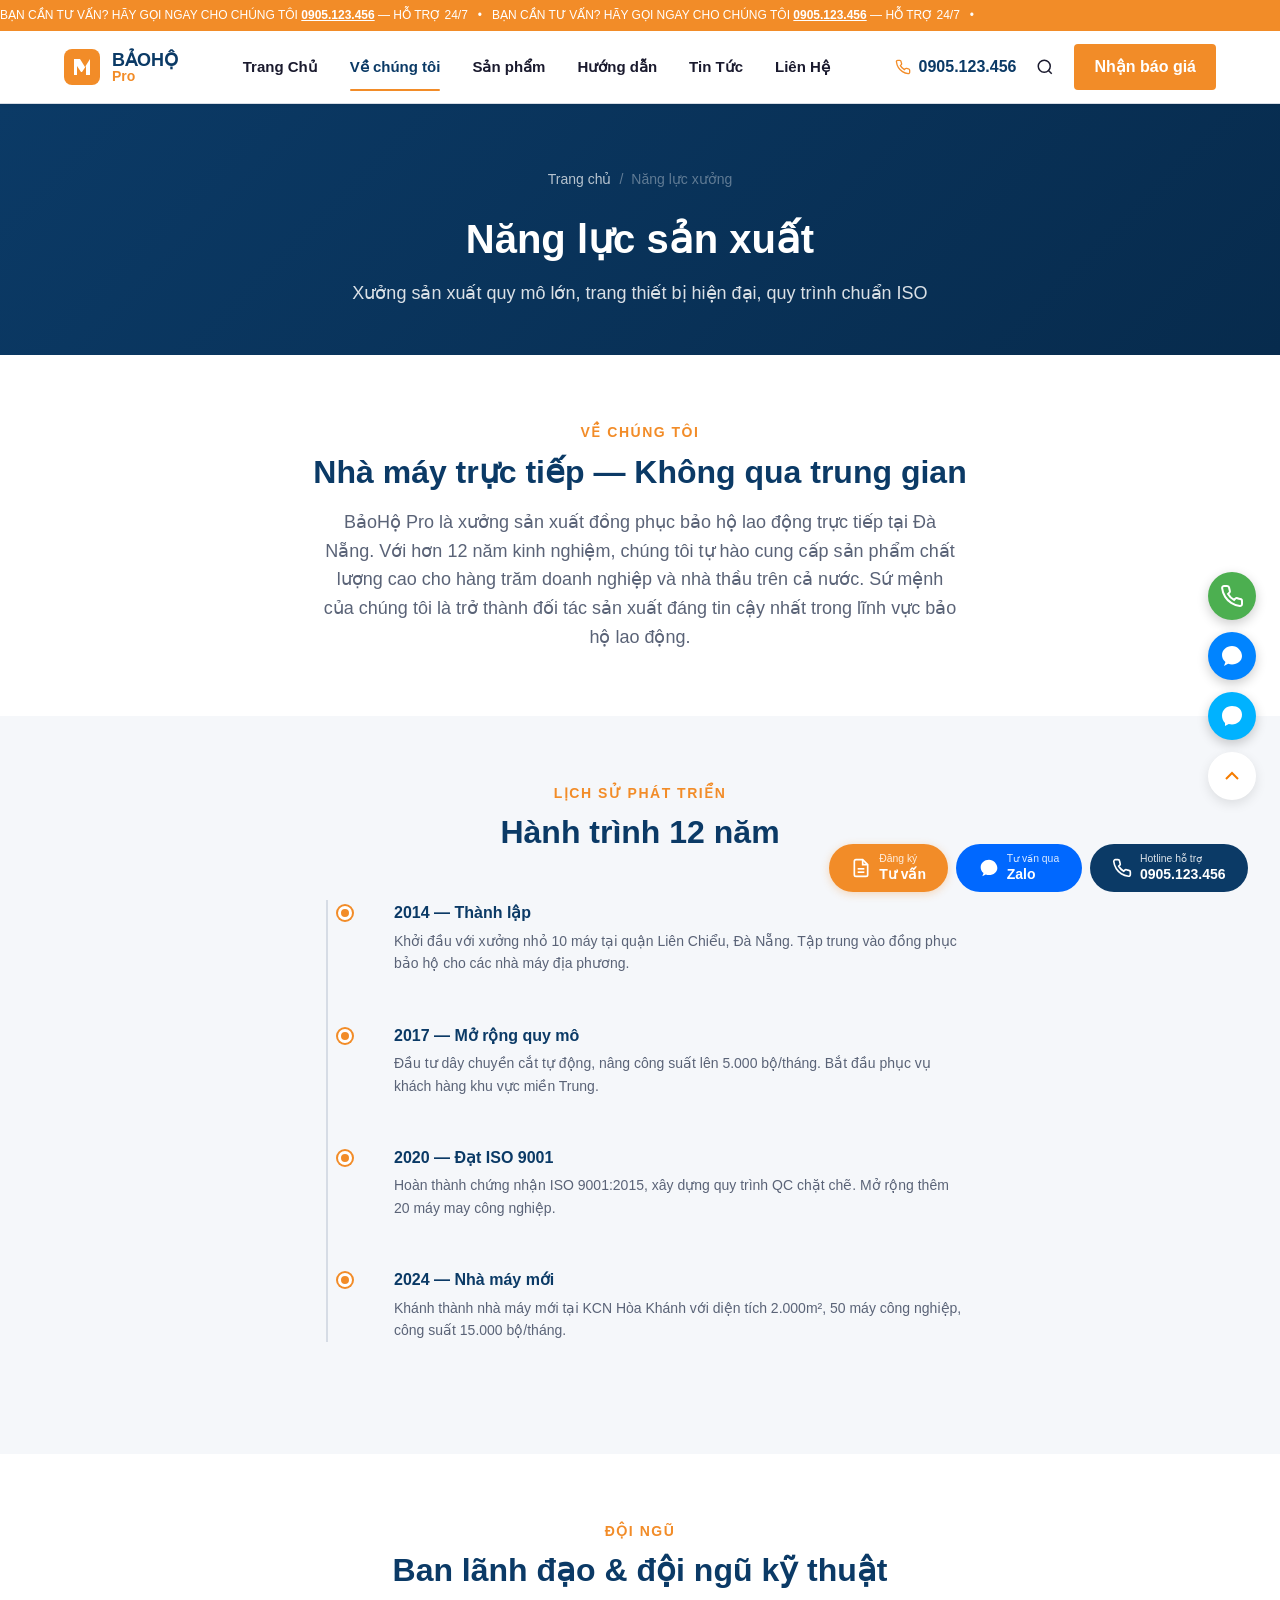
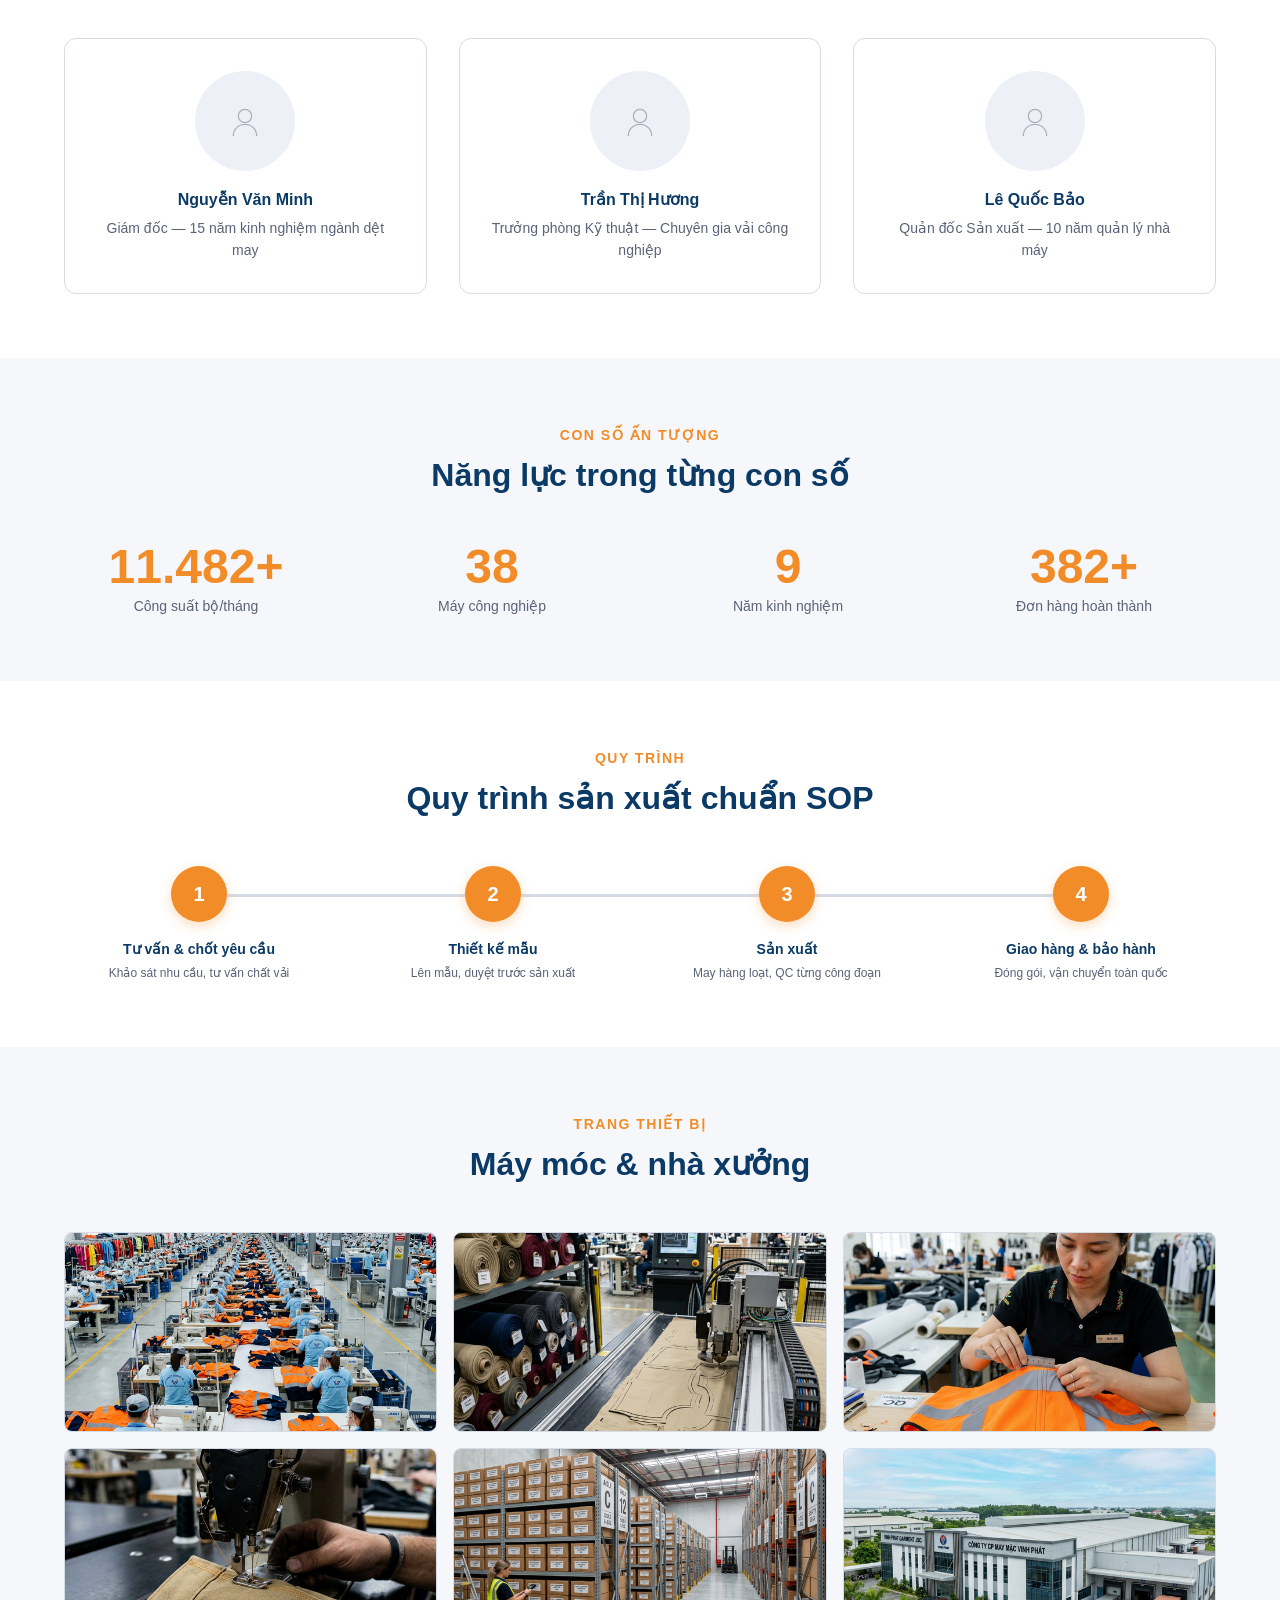
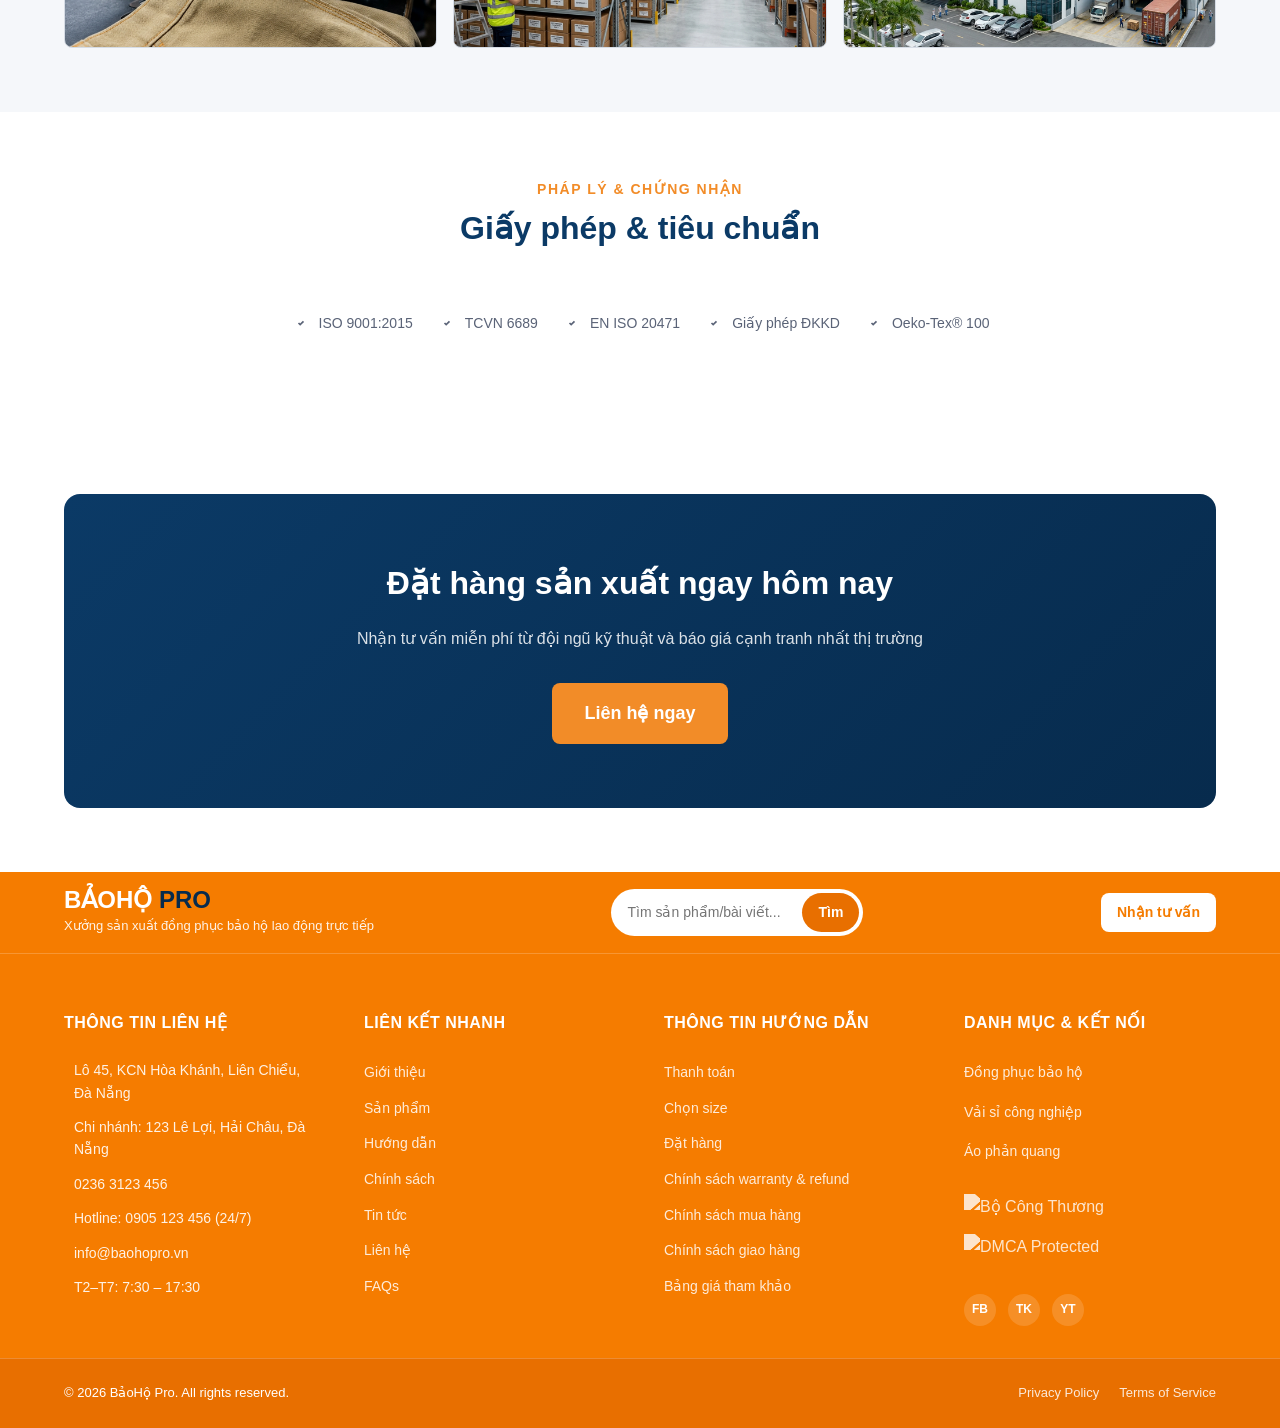
==== commit e664f6e1: "home_update" ====
--- a/authority.html
+++ b/authority.html
@@ -13,31 +13,7 @@
 <body>
 
     <!-- HEADER -->
-    <header class="header" id="header">
-        <div class="container">
-            <a href="index.html" class="header__logo">
-                <svg viewBox="0 0 36 36" fill="none">
-                    <rect width="36" height="36" rx="8" fill="#0B3A66" />
-                    <path d="M10 26V10h6l5 8 5-8h0v16h-4V17l-4 6h-1l-4-6v9h-3z" fill="#F28C28" />
-                </svg>
-                BảoHộ Pro
-            </a>
-            <nav class="header__nav" id="mainNav">
-                <a href="index.html">Trang chủ</a>
-                <a href="authority.html">Năng lực xưởng</a>
-                <a href="category.html">Danh mục sản phẩm</a>
-                <a href="blog.html">Blog</a>
-                <a href="profile.html">Hồ sơ năng lực</a>
-                <a href="contact.html">Liên hệ</a>
-            </nav>
-            <div class="header__cta">
-                <a href="index.html#quote-section" class="btn btn--primary">Nhận báo giá B2B</a>
-                <button class="hamburger" id="hamburger"
-                    aria-label="Menu"><span></span><span></span><span></span></button>
-            </div>
-        </div>
-    </header>
-
+    <div id="header-container"></div>
     <!-- PAGE HERO -->
     <section class="page-hero">
         <div class="breadcrumb"><a href="index.html">Trang chủ</a> <span>/</span> <span>Năng lực xưởng</span></div>
@@ -274,68 +250,7 @@
     </section>
 
     <!-- FOOTER -->
-    <footer class="footer">
-        <div class="container">
-            <div class="footer__grid">
-                <div>
-                    <h4>BảoHộ Pro</h4>
-                    <p>Xưởng sản xuất đồng phục bảo hộ lao động trực tiếp tại Đà Nẵng. Chuyên cung cấp giải pháp B2B cho
-                        doanh nghiệp, nhà thầu và khu công nghiệp.</p>
-                    <p style="margin-top:var(--space-md)"><strong>Địa chỉ:</strong> Lô 45, KCN Hòa Khánh, Liên Chiểu, Đà
-                        Nẵng</p>
-                    <p><strong>Mã số thuế:</strong> 0401234567</p>
-                </div>
-                <div>
-                    <h4>Liên kết</h4>
-                    <ul>
-                        <li><a href="index.html">Trang chủ</a></li>
-                        <li><a href="authority.html">Năng lực xưởng</a></li>
-                        <li><a href="category.html">Danh mục sản phẩm</a></li>
-                        <li><a href="blog.html">Blog</a></li>
-                    </ul>
-                </div>
-                <div>
-                    <h4>Dịch vụ</h4>
-                    <ul>
-                        <li><a href="category.html">Đồng phục bảo hộ</a></li>
-                        <li><a href="category.html">Vải sỉ công nghiệp</a></li>
-                        <li><a href="product.html">Áo phản quang</a></li>
-                        <li><a href="profile.html">Hồ sơ năng lực</a></li>
-                    </ul>
-                </div>
-                <div>
-                    <h4>Liên hệ</h4>
-                    <p>Hotline: 0905 123 456</p>
-                    <p>Email: info@baohopro.vn</p>
-                    <p>Zalo: 0905 123 456</p>
-                    <p style="margin-top:var(--space-md)"><strong>Giờ làm việc:</strong><br>T2–T7: 7:30 – 17:30<br>CN:
-                        Nghỉ</p>
-                    <div class="social-links" style="margin-top:var(--space-md); display:flex; gap:12px;">
-                        <a href="#" aria-label="Facebook"><svg width="24" height="24" viewBox="0 0 24 24"
-                                fill="currentColor">
-                                <path
-                                    d="M22 12c0-5.523-4.477-10-10-10S2 6.477 2 12c0 4.991 3.657 9.128 8.438 9.878v-6.987h-2.54V12h2.54V9.797c0-2.506 1.492-3.89 3.777-3.89 1.094 0 2.238.195 2.238.195v2.46h-1.26c-1.243 0-1.63.771-1.63 1.562V12h2.773l-.443 2.89h-2.33v6.988C18.343 21.128 22 16.991 22 12z" />
-                            </svg></a>
-                        <a href="#" aria-label="Zalo"><svg width="24" height="24" viewBox="0 0 24 24"
-                                fill="currentColor">
-                                <path
-                                    d="M12 2C6.48 2 2 6.04 2 11c0 2.83 1.34 5.35 3.44 7.03L4 22l4.2-2.24C9.34 20.26 10.63 20.5 12 20.5c5.52 0 10-3.54 10-8.5S17.52 2 12 2z" />
-                            </svg></a>
-                        <a href="#" aria-label="YouTube"><svg width="24" height="24" viewBox="0 0 24 24"
-                                fill="currentColor">
-                                <path
-                                    d="M21.582 6.186a2.63 2.63 0 00-1.85-1.85C18.1 4 12 4 12 4s-6.1 0-7.732.336a2.63 2.63 0 00-1.85 1.85C2 7.818 2 12 2 12s0 4.182.418 5.814a2.63 2.63 0 001.85 1.85C5.9 20 12 20 12 20s6.1 0 7.732-.336a2.63 2.63 0 001.85-1.85C22 16.182 22 12 22 12s0-4.182-.418-5.814zM9.8 15.5v-7l6.2 3.5-6.2 3.5z" />
-                            </svg></a>
-                    </div>
-                </div>
-            </div>
-            <div class="footer__bottom">
-                <p>&copy; 2026 BảoHộ Pro. Tất cả quyền được bảo lưu.</p>
-            </div>
-        </div>
-    </footer>
-    </div>
-
+    <div id="footer-container"></div>
     <!-- STICKY BOTTOM CTA BAR -->
     <div class="sticky-cta">
         <div class="sticky-cta__inner">
--- a/styles.css
+++ b/styles.css
@@ -59,6 +59,20 @@
   --transition: 0.3s ease;
   --max-w: 1200px;
   --header-h: 72px;
+
+  /* Homepage background tokens */
+  --bg-1: #FFFFFF;
+  /* White */
+  --bg-2: #FFF7F0;
+  /* Warm Off-white */
+  --bg-3: #F6F7F9;
+  /* Light Gray */
+  --bg-4: #FFE9D6;
+  /* Soft Orange Tint (for inner strips) */
+  --bg-5: #111827;
+  /* Charcoal Dark */
+  --bg-6: #F57C00;
+  /* Brand Orange Solid */
 }
 
 /* ---------- Reset ---------- */
@@ -138,6 +152,44 @@
   background: var(--clr-bg)
 }
 
+/* Background Utility Classes */
+.bg-white {
+  background-color: var(--bg-1);
+}
+
+.bg-warm {
+  background-color: var(--bg-2);
+}
+
+.bg-gray {
+  background-color: var(--bg-3);
+}
+
+.bg-orange-tint {
+  background-color: var(--bg-4);
+}
+
+.bg-charcoal {
+  background-color: var(--bg-5);
+  color: #fff;
+}
+
+.bg-orange-solid {
+  background-color: var(--bg-6);
+  color: #fff;
+}
+
+.section-title {
+  position: relative;
+  padding-left: 0;
+}
+
+/* Industrial Left Accent for titles */
+.section--with-accent .section-title {
+  padding-left: var(--space-lg);
+  border-left: 4px solid var(--clr-accent);
+}
+
 .text-center {
   text-align: center
 }
@@ -166,6 +218,39 @@
   max-width: 640px;
 }
 
+/* Background Utility Classes extension */
+.bg-charcoal .section-title,
+.bg-charcoal .section-subtitle,
+.bg-charcoal .section-label {
+  color: #fff;
+}
+
+.bg-charcoal .section-subtitle {
+  opacity: 0.8;
+}
+
+/* Quote / Highlight strip */
+.highlight-strip {
+  background-color: var(--bg-4);
+  padding: var(--space-xl);
+  border-left: 6px solid var(--clr-accent);
+  border-radius: var(--radius-md);
+  margin: var(--space-xl) 0;
+}
+
+.tag-pill {
+  display: inline-block;
+  padding: 4px 12px;
+  background-color: var(--bg-4);
+  color: var(--clr-accent-dark);
+  font-size: var(--fs-xs);
+  font-weight: var(--fw-bold);
+  border-radius: var(--radius-full);
+  text-transform: uppercase;
+  letter-spacing: 0.5px;
+  margin-bottom: var(--space-sm);
+}
+
 .text-center .section-subtitle {
   margin: 0 auto
 }
@@ -237,83 +322,219 @@
   position: sticky;
   top: 0;
   z-index: 1000;
-  background: rgba(255, 255, 255, 0.97);
-  backdrop-filter: blur(8px);
+  background: var(--clr-white);
+  box-shadow: var(--shadow-sm);
+  transition: transform var(--transition);
+}
+
+.header.header--hidden {
+  transform: translateY(-100%);
+}
+
+.bg-charcoal .header {
+  background: var(--bg-5);
+  border-bottom: 1px solid rgba(255, 255, 255, 0.1);
+}
+
+.header.header--scrolled {
+  box-shadow: var(--shadow-md);
+}
+
+/* ---------- Top Bar ---------- */
+.topbar {
+  background: var(--clr-accent);
+  color: var(--clr-white);
+  font-size: var(--fs-xs);
+  padding: 6px 0;
+  overflow: hidden;
+  white-space: nowrap;
+}
+
+.topbar a {
+  color: var(--clr-white);
+  text-decoration: underline;
+}
+
+.topbar--marquee .topbar__marquee-track {
+  display: inline-block;
+  animation: marquee 30s linear infinite;
+}
+
+@keyframes marquee {
+  0% {
+    transform: translateX(0);
+  }
+
+  100% {
+    transform: translateX(-50%);
+  }
+}
+
+/* ---------- Navbar ---------- */
+.navbar {
+  background: var(--clr-white);
   border-bottom: 1px solid var(--clr-border);
-  transition: box-shadow var(--transition);
-}
-
-.header--scrolled {
-  box-shadow: var(--shadow-md)
-}
-
-.header .container {
+  position: relative;
+}
+
+.navbar__inner {
   display: flex;
   align-items: center;
   justify-content: space-between;
-  height: var(--header-h);
-}
-
-.header__logo {
-  font-size: var(--fs-xl);
-  font-weight: var(--fw-extrabold);
+  height: 72px;
+}
+
+.navbar__logo {
+  display: flex;
+  align-items: center;
+  gap: 12px;
+  text-decoration: none;
+}
+
+.navbar__logo-text {
+  display: flex;
+  flex-direction: column;
+  line-height: 1;
+}
+
+.navbar__logo-text span:first-child {
+  font-weight: 800;
+  font-size: 1.125rem;
   color: var(--clr-primary);
-  display: flex;
-  align-items: center;
-  gap: var(--space-sm);
-}
-
-.header__logo svg {
-  width: 36px;
-  height: 36px
-}
-
-.header__nav {
-  display: flex;
-  align-items: center;
-  gap: var(--space-xl)
-}
-
-.header__nav a {
-  font-size: var(--fs-sm);
-  font-weight: var(--fw-medium);
-  color: var(--clr-text-muted);
+  text-transform: uppercase;
+}
+
+.navbar__logo-text span:last-child {
+  font-weight: 700;
+  font-size: 0.875rem;
+  color: var(--clr-accent);
+}
+
+.navbar__nav {
+  display: flex;
+  align-items: center;
+  gap: 32px;
+}
+
+.navbar__nav a {
+  font-size: 0.9375rem;
+  font-weight: 600;
+  color: var(--clr-text);
+  padding: 8px 0;
   position: relative;
-  transition: color var(--transition);
-  padding: var(--space-xs) 0;
-}
-
-.header__nav a:hover,
-.header__nav a.active {
-  color: var(--clr-primary)
-}
-
-.header__nav a.active::after {
+  transition: color 0.3s;
+}
+
+.navbar__nav a:hover,
+.navbar__nav a.active {
+  color: var(--clr-primary);
+}
+
+.navbar__nav a.active::after {
   content: '';
   position: absolute;
   bottom: -4px;
   left: 0;
-  right: 0;
+  width: 100%;
   height: 2px;
   background: var(--clr-accent);
   border-radius: 2px;
 }
 
-.header__cta {
-  display: flex;
-  align-items: center;
-  gap: var(--space-md)
-}
-
+.navbar__actions {
+  display: flex;
+  align-items: center;
+  gap: 20px;
+}
+
+.navbar__hotline {
+  display: flex;
+  align-items: center;
+  gap: 8px;
+  font-weight: 700;
+  color: var(--clr-primary);
+  font-size: 1rem;
+}
+
+.navbar__hotline svg {
+  color: var(--clr-accent);
+}
+
+.navbar__search-btn {
+  color: var(--clr-text);
+  transition: color 0.3s;
+}
+
+.navbar__search-btn:hover {
+  color: var(--clr-primary);
+}
+
+.btn--accent {
+  background: var(--clr-accent);
+  color: var(--clr-white);
+  padding: 10px 20px;
+  border-radius: var(--radius-sm);
+  font-weight: 600;
+  transition: background 0.3s;
+}
+
+.btn--accent:hover {
+  background: var(--clr-accent-dark);
+}
+
+/* ---------- Search Dropdown ---------- */
+.navbar__search {
+  position: absolute;
+  top: 100%;
+  left: 0;
+  right: 0;
+  background: var(--clr-white);
+  border-top: 1px solid var(--clr-border);
+  box-shadow: 0 4px 12px rgba(0, 0, 0, 0.1);
+  padding: 16px 0;
+  transform: translateY(-10px);
+  opacity: 0;
+  visibility: hidden;
+  transition: all 0.3s;
+  z-index: -1;
+}
+
+.navbar__search.active {
+  transform: translateY(0);
+  opacity: 1;
+  visibility: visible;
+  z-index: 10;
+}
+
+.navbar__search-form {
+  display: flex;
+  align-items: center;
+  background: var(--clr-bg);
+  border-radius: 30px;
+  padding: 4px 16px;
+  border: 1px solid var(--clr-border);
+}
+
+.navbar__search-form input {
+  flex-grow: 1;
+  padding: 10px 0;
+  font-size: 1rem;
+}
+
+.navbar__search-form button {
+  color: var(--clr-text-muted);
+}
+
+/* ---------- Hamburger ---------- */
 .hamburger {
   display: none;
   flex-direction: column;
   gap: 5px;
-  width: 28px;
-  padding: 4px 0;
+  width: 24px;
   cursor: pointer;
   background: none;
   border: none;
+  padding: 0;
 }
 
 .hamburger span {
@@ -321,36 +542,36 @@
   height: 2px;
   background: var(--clr-primary);
   border-radius: 2px;
-  transition: all var(--transition)
+  transition: all 0.3s;
 }
 
 .hamburger.active span:nth-child(1) {
-  transform: rotate(45deg) translate(5px, 5px)
+  transform: rotate(45deg) translate(5px, 5px);
 }
 
 .hamburger.active span:nth-child(2) {
-  opacity: 0
+  opacity: 0;
 }
 
 .hamburger.active span:nth-child(3) {
-  transform: rotate(-45deg) translate(5px, -5px)
+  transform: rotate(-45deg) translate(5px, -5px);
 }
 
 /* ---------- Mobile Nav ---------- */
 @media(max-width:960px) {
   .hamburger {
-    display: flex
-  }
-
-  .header__nav {
+    display: flex;
+  }
+
+  .navbar__nav {
     position: fixed;
-    top: var(--header-h);
+    top: 104px;
     left: 0;
     right: 0;
     background: var(--clr-white);
     flex-direction: column;
     align-items: stretch;
-    padding: var(--space-lg) var(--space-xl);
+    padding: var(--space-lg);
     gap: 0;
     transform: translateX(100%);
     transition: transform var(--transition);
@@ -358,39 +579,42 @@
     z-index: 999;
   }
 
-  .header__nav.open {
-    transform: translateX(0)
-  }
-
-  .header__nav a {
+  .navbar__nav.open {
+    transform: translateX(0);
+  }
+
+  .navbar__nav a {
     padding: var(--space-md) 0;
     font-size: var(--fs-md);
-    border-bottom: 1px solid var(--clr-border)
-  }
-
-  .header__nav a.active::after {
-    display: none
-  }
-
-  .header__cta .btn--primary {
-    display: none
-  }
-}
-
-@media(min-width:961px) {
-  .hamburger {
-    display: none !important
-  }
-}
+    border-bottom: 1px solid var(--clr-border);
+  }
+
+  .navbar__nav a.active::after {
+    display: none;
+  }
+
+  .navbar__hotline span {
+    display: none;
+  }
+
+  .navbar__actions .btn--accent {
+    display: none;
+  }
+}
+
 
 /* ---------- Hero Slider ---------- */
 .hero-slider {
   position: relative;
   width: 100%;
-  height: calc(100vh - var(--header-h));
+  height: 75vh;
   min-height: 500px;
   max-height: 800px;
-  overflow: hidden;
+  overflow: visible;
+  /* Ensure cards can overflow */
+  background: var(--clr-primary-dark);
+  z-index: 10;
+  /* Lower than service-cards */
 }
 
 .hero-slider__track {
@@ -407,6 +631,7 @@
   align-items: center;
   background-size: cover;
   background-position: center;
+  background-repeat: no-repeat;
   color: var(--clr-white);
 }
 
@@ -414,7 +639,8 @@
   content: '';
   position: absolute;
   inset: 0;
-  background: linear-gradient(90deg, rgba(7, 43, 77, 0.88) 0%, rgba(11, 58, 102, 0.65) 50%, rgba(11, 58, 102, 0.3) 100%);
+  background: rgba(0, 0, 0, 0.65);
+  /* Dark overlay */
   z-index: 1;
 }
 
@@ -426,6 +652,10 @@
   margin: 0 auto;
   padding: 0 var(--space-lg);
   max-width: 640px;
+  text-align: left;
+  /* Orange accent line */
+  border-left: 6px solid var(--clr-accent);
+  padding-left: var(--space-xl);
   margin-left: max(var(--space-lg), calc((100% - var(--max-w))/2 + var(--space-lg)));
 }
 
@@ -434,6 +664,7 @@
   font-weight: var(--fw-extrabold);
   line-height: 1.15;
   margin-bottom: var(--space-md);
+  text-transform: uppercase;
   text-shadow: 0 2px 8px rgba(0, 0, 0, 0.3);
 }
 
@@ -445,10 +676,53 @@
   line-height: 1.6;
 }
 
+.hero-slider__bullets {
+  margin-bottom: var(--space-xl);
+  display: flex;
+  flex-direction: column;
+  gap: var(--space-xs);
+}
+
+.hero-slider__bullets li {
+  display: flex;
+  align-items: center;
+  gap: var(--space-sm);
+  font-size: var(--fs-base);
+  color: rgba(255, 255, 255, 0.9);
+}
+
+.hero-slider__bullets svg {
+  color: var(--clr-success);
+  width: 20px;
+  height: 20px;
+  flex-shrink: 0;
+}
+
 .hero-slider__slide-content .hero__actions {
   display: flex;
   gap: var(--space-md);
   flex-wrap: wrap;
+}
+
+@media(max-width:768px) {
+  .hero-slider {
+    height: 65vh;
+  }
+
+  .hero-slider__slide-content {
+    margin-left: 5%;
+    padding-left: var(--space-md);
+    padding-right: var(--space-md);
+    border-left-width: 4px;
+  }
+
+  .hero-slider__slide-content h1 {
+    font-size: var(--fs-2xl);
+  }
+
+  .hero-slider__slide-content p {
+    font-size: var(--fs-base);
+  }
 }
 
 /* Slider Arrows */
@@ -496,7 +770,8 @@
 /* Slider Dots */
 .hero-slider__dots {
   position: absolute;
-  bottom: 80px;
+  bottom: 120px;
+  /* Shifted up for cards */
   left: 50%;
   transform: translateX(-50%);
   z-index: 10;
@@ -521,47 +796,126 @@
   border-radius: 6px;
 }
 
-/* Feature Bar */
-.hero-features-bar {
-  position: absolute;
-  bottom: 0;
-  left: 0;
-  right: 0;
-  z-index: 10;
-  background: rgba(242, 140, 40, 0.95);
-  backdrop-filter: blur(6px);
-}
-
-.hero-features-bar__inner {
-  max-width: var(--max-w);
-  margin: 0 auto;
-  padding: var(--space-md) var(--space-lg);
+/* ---------- Service Cards (Hero Bottom) ---------- */
+.service-cards {
+  margin-top: -80px;
+  /* Overlap hero */
+  position: relative;
+  z-index: 100;
+  /* High z-index to stay on top */
+}
+
+.service-cards__grid {
   display: grid;
-  grid-template-columns: repeat(4, 1fr);
-  gap: var(--space-md);
-}
-
-.hero-features-bar__item {
-  display: flex;
-  align-items: center;
+  grid-template-columns: repeat(3, 1fr);
+  gap: 0;
+  box-shadow: var(--shadow-lg);
+  border-radius: var(--radius-lg);
+  overflow: hidden;
+}
+
+.service-card {
+  padding: var(--space-xl);
+  display: flex;
+  flex-direction: column;
   gap: var(--space-sm);
+  transition: all var(--transition);
+  min-height: 200px;
+  justify-content: center;
+  text-decoration: none;
+}
+
+.service-card:hover {
+  transform: translateY(-5px);
+  filter: brightness(1.05);
+}
+
+.service-card__icon {
+  width: 44px;
+  height: 44px;
+  margin-bottom: var(--space-sm);
+  display: flex;
+  align-items: center;
+  justify-content: center;
+}
+
+.service-card__icon svg {
+  width: 100%;
+  height: 100%;
+}
+
+.service-card h3 {
+  font-size: var(--fs-lg);
+  font-weight: var(--fw-bold);
+  margin-bottom: var(--space-xs);
+  line-height: 1.2;
+}
+
+.service-card p {
+  font-size: var(--fs-sm);
+  line-height: 1.5;
+  opacity: 0.9;
+}
+
+/* Modifiers */
+.service-card--accent {
+  background: var(--bg-6);
   color: var(--clr-white);
-  font-size: var(--fs-sm);
-  font-weight: var(--fw-semibold);
-  text-align: left;
-}
-
-.hero-features-bar__item svg {
-  width: 28px;
-  height: 28px;
-  flex-shrink: 0;
-  fill: none;
-  stroke: currentColor;
-  stroke-width: 1.5
-}
-
-.hero-features-bar__item span {
-  line-height: 1.3
+}
+
+.service-card--light {
+  background: var(--bg-1);
+  color: var(--clr-primary);
+  border: 1px solid rgba(0, 0, 0, 0.08);
+}
+
+.service-card--dark {
+  background: var(--bg-5);
+  color: var(--clr-white);
+}
+
+.service-card--dark .service-card__icon {
+  color: var(--clr-accent);
+}
+
+/* Give next section extra top space so overlapping cards are not cut off */
+.hero-slider+.section {
+  padding-top: calc(var(--space-3xl) + 80px);
+}
+
+@media(max-width:960px) {
+  .hero-slider {
+    height: 70vh;
+  }
+
+  .service-cards {
+    margin-top: -40px;
+    padding: 0 var(--space-lg);
+  }
+}
+
+@media(max-width:768px) {
+  .hero-slider {
+    height: 60vh;
+  }
+
+  .service-cards__grid {
+    grid-template-columns: 1fr;
+    border-radius: var(--radius-md);
+  }
+
+  .service-card {
+    min-height: auto;
+    padding: var(--space-lg);
+  }
+
+  .hero-slider+.section {
+    padding-top: calc(var(--space-3xl) + 40px);
+  }
+
+  .hero-slider__dots {
+    bottom: 80px;
+  }
 }
 
 @media(max-width:768px) {
@@ -1560,53 +1914,322 @@
 /* Spacer to prevent content from hiding behind bar */
 
 /* ---------- Footer ---------- */
-.footer {
-  background: var(--clr-primary-dark);
-  color: rgba(255, 255, 255, 0.8);
-  padding: var(--space-3xl) 0 var(--space-xl);
-}
-
-.footer__grid {
+/* ---------- Footer New Design ---------- */
+:root {
+  --footer-bg: #F57C00;
+  --footer-dark: #E86F00;
+  --footer-text: #FFFFFF;
+  --footer-text-muted: rgba(255, 255, 255, 0.85);
+  --footer-divider: rgba(255, 255, 255, 0.2);
+}
+
+.footer-new {
+  font-family: var(--ff-body);
+  color: var(--footer-text);
+  overflow: hidden;
+  position: relative;
+}
+
+.footer-top {
+  background-color: var(--footer-bg);
+  padding: 16px 0;
+  border-bottom: 1px solid var(--footer-divider);
+}
+
+.footer-top__inner {
+  display: flex;
+  justify-content: space-between;
+  align-items: center;
+  gap: var(--space-xl);
+  flex-wrap: wrap;
+}
+
+.footer-logo {
+  font-size: 24px;
+  font-weight: 800;
+  text-transform: uppercase;
+  color: #fff;
+  text-decoration: none;
+  display: block;
+  line-height: 1;
+}
+
+.footer-logo span {
+  color: var(--clr-primary-dark);
+}
+
+.footer-slogan {
+  font-size: 13px;
+  opacity: 0.9;
+  margin-top: 4px;
+}
+
+.footer-search {
+  display: flex;
+  background: white;
+  border-radius: var(--radius-full);
+  padding: 4px 4px 4px 16px;
+  width: 100%;
+  max-width: 320px;
+}
+
+.footer-search input {
+  flex: 1;
+  border: none;
+  font-size: 14px;
+  color: #333;
+}
+
+.footer-search button {
+  background: var(--footer-dark);
+  color: white;
+  border: none;
+  padding: 8px 16px;
+  border-radius: var(--radius-full);
+  font-weight: 600;
+  font-size: 14px;
+  cursor: pointer;
+}
+
+.btn--white-mini {
+  background: white;
+  color: var(--footer-bg);
+  padding: 8px 16px;
+  border-radius: 8px;
+  font-size: 14px;
+  font-weight: 700;
+  text-decoration: none;
+  transition: all 0.3s ease;
+}
+
+.btn--white-mini:hover {
+  background: #f0f0f0;
+  transform: translateY(-2px);
+}
+
+.footer-main {
+  background-color: var(--footer-bg);
+  padding: 56px 0 32px;
+}
+
+.footer-grid {
   display: grid;
-  grid-template-columns: 2fr 1fr 1fr 1fr;
+  grid-template-columns: repeat(4, 1fr);
   gap: var(--space-2xl);
-  margin-bottom: var(--space-2xl)
-}
-
-@media(max-width:768px) {
-  .footer__grid {
-    grid-template-columns: 1fr
-  }
-}
-
-.footer h4 {
-  color: var(--clr-white);
-  font-size: var(--fs-base);
-  font-weight: var(--fw-bold);
-  margin-bottom: var(--space-md)
-}
-
-.footer p,
-.footer li {
-  font-size: var(--fs-sm);
-  line-height: 1.8
-}
-
-.footer a {
-  color: rgba(255, 255, 255, 0.7);
-  transition: color var(--transition)
-}
-
-.footer a:hover {
-  color: var(--clr-accent)
-}
-
-.footer__bottom {
-  border-top: 1px solid rgba(255, 255, 255, 0.1);
-  padding-top: var(--space-lg);
-  text-align: center;
-  font-size: var(--fs-sm);
-  opacity: 0.6;
+}
+
+.footer-heading {
+  font-size: 16px;
+  font-weight: 700;
+  text-transform: uppercase;
+  margin-bottom: 24px;
+  letter-spacing: 0.5px;
+  color: #fff;
+}
+
+.footer-contact-list,
+.footer-links {
+  list-style: none;
+  padding: 0;
+  margin: 0;
+}
+
+.footer-contact-list li {
+  margin-bottom: 12px;
+  font-size: 14px;
+  line-height: 1.6;
+  opacity: 0.9;
+  display: flex;
+  gap: 10px;
+}
+
+.footer-links li {
+  margin-bottom: 10px;
+}
+
+.footer-links a {
+  font-size: 14px;
+  color: var(--footer-text-muted);
+  text-decoration: none;
+  transition: all 0.2s ease;
+}
+
+.footer-links a:hover {
+  color: #fff;
+  text-decoration: underline;
+}
+
+.footer-links--grid {
+  display: grid;
+  grid-template-columns: 1fr;
+  gap: 4px;
+}
+
+.cert-img {
+  height: 40px;
+  width: auto;
+  margin-right: 12px;
+  filter: brightness(0) invert(1);
+  opacity: 0.8;
+}
+
+.footer-social {
+  display: flex;
+  gap: 12px;
+}
+
+.social-link {
+  width: 32px;
+  height: 32px;
+  background: rgba(255, 255, 255, 0.15);
+  border-radius: 50%;
+  display: flex;
+  align-items: center;
+  justify-content: center;
+  color: white;
+  font-size: 12px;
+  font-weight: 700;
+  transition: all 0.3s ease;
+}
+
+.social-link:hover {
+  background: white;
+  color: var(--footer-bg);
+  transform: translateY(-3px);
+}
+
+.footer-bottom {
+  background-color: var(--footer-dark);
+  padding: 24px 0;
+  font-size: 13px;
+  border-top: 1px solid var(--footer-divider);
+}
+
+.footer-bottom__inner {
+  display: flex;
+  justify-content: space-between;
+  align-items: center;
+}
+
+.footer-legal {
+  display: flex;
+  gap: 20px;
+}
+
+.footer-legal a {
+  color: var(--footer-text-muted);
+  text-decoration: none;
+}
+
+/* Floating Contacts */
+.floating-contacts {
+  position: fixed;
+  right: 24px;
+  bottom: 100px;
+  display: flex;
+  flex-direction: column;
+  gap: 12px;
+  z-index: 999;
+}
+
+.floating-btn {
+  width: 48px;
+  height: 48px;
+  border-radius: 50%;
+  display: flex;
+  align-items: center;
+  justify-content: center;
+  color: white;
+  box-shadow: 0 4px 12px rgba(0, 0, 0, 0.2);
+  transition: all 0.3s cubic-bezier(0.175, 0.885, 0.32, 1.275);
+}
+
+.floating-btn--phone {
+  background-color: #4CAF50;
+}
+
+.floating-btn--zalo {
+  background-color: #0084FF;
+}
+
+.floating-btn--messenger {
+  background-color: #00B2FF;
+}
+
+.floating-btn:hover {
+  transform: scale(1.1) rotate(5deg);
+  box-shadow: 0 6px 16px rgba(0, 0, 0, 0.3);
+}
+
+.scroll-top {
+  width: 48px;
+  height: 48px;
+  border-radius: 50%;
+  background: white;
+  color: var(--footer-bg);
+  border: none;
+  display: flex;
+  align-items: center;
+  justify-content: center;
+  cursor: pointer;
+  box-shadow: 0 4px 12px rgba(0, 0, 0, 0.1);
+  transition: all 0.3s ease;
+  opacity: 0;
+  visibility: hidden;
+  pointer-events: none;
+}
+
+.scroll-top.visible {
+  opacity: 1;
+  visibility: visible;
+  pointer-events: auto;
+}
+
+.scroll-top:hover {
+  background: var(--footer-bg);
+  color: white;
+  transform: translateY(-5px);
+}
+
+/* Responsive Rules */
+@media (max-width: 1024px) {
+  .footer-grid {
+    grid-template-columns: repeat(2, 1fr);
+  }
+}
+
+@media (max-width: 768px) {
+  .footer-top__inner {
+    flex-direction: column;
+    text-align: center;
+    gap: 20px;
+  }
+
+  .footer-grid {
+    grid-template-columns: 1fr;
+    gap: 40px;
+  }
+
+  .footer-bottom__inner {
+    flex-direction: column;
+    gap: 15px;
+    text-align: center;
+  }
+
+  .footer-legal {
+    justify-content: center;
+  }
+
+  .floating-contacts {
+    right: 16px;
+    bottom: 80px;
+  }
+
+  .floating-btn,
+  .scroll-top {
+    width: 42px;
+    height: 42px;
+  }
 }
 
 /* ---------- Modal ---------- */
@@ -1693,6 +2316,328 @@
   width: 20px;
   height: 20px;
   fill: var(--clr-white)
+}
+
+/* ---------- Capability PDF Modal (UI only) ---------- */
+.pdf-modal {
+  position: fixed;
+  inset: 0;
+  display: none; /* toggled via .is-open */
+  align-items: center;
+  justify-content: center;
+  z-index: 2100;
+  font-family: var(--ff-body);
+}
+
+.pdf-modal.is-open {
+  display: flex;
+}
+
+.pdf-modal__overlay {
+  position: absolute;
+  inset: 0;
+  background: rgba(0, 0, 0, 0.55);
+}
+
+.pdf-modal__dialog {
+  position: relative;
+  width: min(1000px, 96vw);
+  max-height: 85vh;
+  background: #FFFFFF;
+  border-radius: 18px;
+  padding: 32px;
+  box-shadow: 0 24px 60px rgba(15, 23, 42, 0.25);
+  z-index: 1;
+  display: flex;
+  flex-direction: column;
+}
+
+.pdf-modal__close {
+  position: absolute;
+  top: 18px;
+  right: 18px;
+  width: 32px;
+  height: 32px;
+  border-radius: 999px;
+  border: none;
+  background: rgba(15, 23, 42, 0.04);
+  display: flex;
+  align-items: center;
+  justify-content: center;
+  cursor: pointer;
+  color: #111827;
+  transition: background 0.2s ease, transform 0.15s ease;
+}
+
+.pdf-modal__close svg {
+  width: 18px;
+  height: 18px;
+}
+
+.pdf-modal__close:hover {
+  background: rgba(15, 23, 42, 0.12);
+  transform: translateY(-1px);
+}
+
+.pdf-modal__grid {
+  display: grid;
+  grid-template-columns: 0.4fr 0.6fr;
+  gap: 32px;
+  align-items: stretch;
+  margin-top: 8px;
+  overflow: hidden;
+}
+
+.pdf-modal__left {
+  display: flex;
+  flex-direction: column;
+  align-items: flex-start;
+  justify-content: center;
+}
+
+.book-cover-card {
+  position: relative;
+  width: 100%;
+  max-width: 260px;
+  aspect-ratio: 3 / 4;
+  border-radius: 16px;
+  padding: 20px 18px;
+  background: radial-gradient(circle at 20% 0%, #F57C00 0, #0B3A66 60%, #020617 100%);
+  box-shadow: none;
+  color: #F9FAFB;
+  overflow: hidden;
+}
+
+.book-cover-card__tag {
+  position: absolute;
+  top: 14px;
+  left: 16px;
+  background: rgba(255, 255, 255, 0.12);
+  border-radius: 999px;
+  padding: 4px 12px;
+  font-size: 11px;
+  font-weight: 600;
+  letter-spacing: 0.04em;
+  text-transform: uppercase;
+  border: 1px solid rgba(255, 255, 255, 0.22);
+}
+
+.book-cover-card__body {
+  position: relative;
+  display: flex;
+  flex-direction: column;
+  gap: 10px;
+  margin-top: 38px;
+}
+
+.book-cover-card__logo {
+  font-size: 13px;
+  font-weight: 700;
+  text-transform: uppercase;
+  letter-spacing: 0.1em;
+  opacity: 0.9;
+}
+
+.book-cover-card__title {
+  font-size: 18px;
+  line-height: 1.35;
+  font-weight: 800;
+}
+
+.book-cover-card__subtitle {
+  font-size: 12px;
+  line-height: 1.5;
+  opacity: 0.9;
+  max-width: 220px;
+}
+
+.book-cover-card__meta {
+  margin-top: 14px;
+  font-size: 12px;
+  color: #6B7280;
+}
+
+.pdf-modal__right {
+  max-height: calc(85vh - 64px);
+  overflow-y: auto;
+  padding-right: 4px;
+}
+
+.pdf-modal__header {
+  margin-bottom: 18px;
+}
+
+.pdf-modal__tag {
+  display: inline-block;
+  padding: 3px 10px;
+  border-radius: 999px;
+  border: 1px solid rgba(245, 124, 0, 0.4);
+  color: #F57C00;
+  font-size: 12px;
+  font-weight: 500;
+  margin-bottom: 10px;
+}
+
+.pdf-modal__title {
+  font-size: 24px;
+  font-weight: 700;
+  color: #111111;
+  margin-bottom: 6px;
+}
+
+.pdf-modal__subtitle {
+  font-size: 14px;
+  line-height: 1.6;
+  color: #555555;
+}
+
+.pdf-modal__benefits {
+  margin-top: 18px;
+  margin-bottom: 20px;
+  padding: 0;
+  list-style: none;
+  display: flex;
+  flex-direction: column;
+  gap: 8px;
+}
+
+.pdf-modal__benefits li {
+  display: flex;
+  align-items: flex-start;
+  gap: 10px;
+  font-size: 14px;
+  color: #333333;
+}
+
+.benefit-icon {
+  width: 22px;
+  height: 22px;
+  border-radius: 999px;
+  background: rgba(245, 124, 0, 0.08);
+  display: flex;
+  align-items: center;
+  justify-content: center;
+  color: #F57C00;
+  flex-shrink: 0;
+}
+
+.benefit-icon svg {
+  width: 14px;
+  height: 14px;
+}
+
+.pdf-modal__form {
+  margin-top: 4px;
+}
+
+.pdf-modal__form-grid {
+  display: grid;
+  grid-template-columns: 1fr 1fr;
+  gap: 16px;
+}
+
+.pdf-field {
+  display: flex;
+  flex-direction: column;
+  gap: 4px;
+}
+
+.pdf-field label {
+  font-size: 12px;
+  color: #555555;
+}
+
+.pdf-field input {
+  height: 46px;
+  border-radius: 12px;
+  border: 1px solid rgba(0, 0, 0, 0.12);
+  padding: 0 12px;
+  font-size: 14px;
+  color: #111111;
+  background: #FFFFFF;
+  transition: border-color 0.2s ease, box-shadow 0.2s ease;
+}
+
+.pdf-field input::placeholder {
+  color: #9CA3AF;
+}
+
+.pdf-field input:focus {
+  outline: none;
+  border-color: #F57C00;
+  box-shadow: 0 0 0 1px rgba(245, 124, 0, 0.25);
+}
+
+.pdf-modal__cta {
+  margin-top: 18px;
+  width: 100%;
+  height: 50px;
+  border-radius: 14px;
+  border: none;
+  background: #F57C00;
+  color: #FFFFFF;
+  font-size: 14px;
+  font-weight: 700;
+  letter-spacing: 0.05em;
+  text-transform: uppercase;
+  cursor: pointer;
+  display: inline-flex;
+  align-items: center;
+  justify-content: center;
+  transition: background 0.2s ease, box-shadow 0.2s ease, transform 0.15s ease;
+}
+
+.pdf-modal__cta:hover {
+  background: #E56F00;
+  box-shadow: 0 10px 24px rgba(245, 124, 0, 0.35);
+  transform: translateY(-1px);
+}
+
+.pdf-modal__cta:active {
+  transform: translateY(0);
+  box-shadow: 0 4px 12px rgba(245, 124, 0, 0.25);
+}
+
+.pdf-modal__note {
+  margin-top: 8px;
+  font-size: 12px;
+  color: #6B7280;
+}
+
+@media (max-width: 768px) {
+  .pdf-modal__dialog {
+    width: 96vw;
+    max-height: 95vh;
+    padding: 22px 20px 20px;
+    border-radius: 16px;
+  }
+
+  .pdf-modal__grid {
+    grid-template-columns: 1fr;
+    gap: 20px;
+  }
+
+  .pdf-modal__left {
+    align-items: center;
+    text-align: center;
+  }
+
+  .book-cover-card {
+    max-width: 220px;
+  }
+
+  .book-cover-card__meta {
+    text-align: center;
+  }
+
+  .pdf-modal__right {
+    max-height: none;
+    padding-right: 0;
+  }
+
+  .pdf-modal__form-grid {
+    grid-template-columns: 1fr;
+  }
 }
 
 /* ---------- Thank You ---------- */
@@ -2615,8 +3560,7 @@
 
 /* ---------- Page Transition ---------- */
 body {
-  opacity: 0;
-  animation: pageIn 0.35s cubic-bezier(0.22, 1, 0.36, 1) forwards;
+  opacity: 1;
 }
 
 @keyframes pageIn {
@@ -2647,9 +3591,8 @@
 .section,
 .page-hero,
 .hero-slider+.section {
-  opacity: 0;
-  transform: translateY(18px);
-  transition: opacity 0.35s cubic-bezier(0.22, 1, 0.36, 1), transform 0.4s cubic-bezier(0.22, 1, 0.36, 1);
+  opacity: 1;
+  transform: none;
 }
 
 .section.visible,
@@ -2955,6 +3898,128 @@
   opacity: 0.7;
 }
 
+/* ---------- Technical Standards Grid (Home) ---------- */
+.tech-grid {
+  display: grid;
+  grid-template-columns: repeat(4, 1fr);
+  gap: var(--space-lg);
+}
+
+.tech-grid__item {
+  background: var(--clr-white);
+  border-radius: var(--radius-lg);
+  border: 1px solid var(--clr-border);
+  overflow: hidden;
+  box-shadow: var(--shadow-sm);
+  transition: transform var(--transition), box-shadow var(--transition);
+}
+
+.tech-grid__item:hover {
+  transform: translateY(-4px);
+  box-shadow: var(--shadow-lg);
+}
+
+.tech-grid__img {
+  height: 180px;
+  background: var(--clr-bg-alt);
+  display: flex;
+  align-items: center;
+  justify-content: center;
+  overflow: hidden;
+}
+
+.tech-grid__img img {
+  width: 100%;
+  height: 100%;
+  object-fit: cover;
+  display: block;
+}
+
+.tech-grid__caption {
+  padding: var(--space-md);
+  font-size: var(--fs-sm);
+  font-weight: var(--fw-semibold);
+  color: var(--clr-primary);
+  text-align: center;
+}
+
+@media(max-width:960px) {
+  .tech-grid {
+    grid-template-columns: repeat(2, 1fr);
+  }
+}
+
+@media(max-width:600px) {
+  .tech-grid {
+    grid-template-columns: 1fr;
+  }
+}
+
+/* ---------- Partners Section (Compact) ---------- */
+.partner-layout-compact {
+  display: flex;
+  flex-direction: column;
+  align-items: center;
+  gap: var(--space-xl);
+}
+
+.partner-logos-compact {
+  max-width: 900px;
+  width: 100%;
+}
+
+.partner-logos-compact img {
+  width: 100%;
+  height: auto;
+  display: block;
+  border-radius: var(--radius-lg);
+  box-shadow: var(--shadow-sm);
+  background: white;
+  padding: var(--space-md);
+}
+
+.partner-list-compact {
+  width: 100%;
+  max-width: 1000px;
+}
+
+.partner-list__items-grid {
+  display: grid;
+  grid-template-columns: repeat(3, 1fr);
+  gap: 12px 24px;
+  list-style: none;
+  padding: 0;
+  font-size: 13px;
+  color: var(--clr-text-muted);
+}
+
+.partner-list__items-grid li {
+  position: relative;
+  padding-left: 18px;
+  line-height: 1.4;
+}
+
+.partner-list__items-grid li::before {
+  content: "•";
+  position: absolute;
+  left: 0;
+  color: var(--clr-accent);
+  font-weight: bold;
+}
+
+@media(max-width:960px) {
+  .partner-list__items-grid {
+    grid-template-columns: repeat(2, 1fr);
+  }
+}
+
+@media(max-width:600px) {
+  .partner-list__items-grid {
+    grid-template-columns: 1fr;
+    gap: 8px;
+  }
+}
+
 @media(max-width:768px) {
   .related-blogs__grid {
     grid-template-columns: 1fr;
@@ -2984,4 +4049,670 @@
     transform: none;
     transition: none
   }
-}+}
+
+/* ---------- Testimonials Section ---------- */
+.testimonials {
+  background-color: #FAFAFA;
+  padding: 100px 0;
+  overflow: hidden;
+}
+
+.testimonials__tag {
+  display: inline-block;
+  padding: 6px 16px;
+  font-size: 13px;
+  font-weight: var(--fw-bold);
+  color: var(--clr-accent);
+  border: 1px solid rgba(245, 124, 0, 0.35);
+  border-radius: 999px;
+  margin-bottom: var(--space-md);
+  letter-spacing: 0.5px;
+}
+
+.testimonials__title {
+  font-size: clamp(24px, 5vw, 38px);
+  font-weight: var(--fw-extrabold);
+  color: var(--clr-accent);
+  max-width: 800px;
+  margin-left: auto;
+  margin-right: auto;
+  line-height: 1.2;
+}
+
+.testimonials__grid {
+  display: grid;
+  grid-template-columns: 1.3fr 1fr;
+  gap: var(--space-3xl);
+  align-items: center;
+}
+
+.testimonials__image-side {
+  position: relative;
+}
+
+.testimonials__accent-shape {
+  position: absolute;
+  top: 40px;
+  right: -20px;
+  width: 100%;
+  height: 100%;
+  background-color: var(--clr-accent);
+  border-radius: 20px;
+  z-index: 0;
+}
+
+.testimonials__image-card {
+  position: relative;
+  z-index: 1;
+  border-radius: 20px;
+  overflow: hidden;
+  box-shadow: 0 20px 40px rgba(0, 0, 0, 0.1);
+}
+
+.testimonials__image-card img {
+  width: 100%;
+  aspect-ratio: 4/3;
+  object-fit: cover;
+  display: block;
+}
+
+.testimonials__content-side {
+  position: relative;
+  z-index: 2;
+}
+
+.testimonial-card {
+  background: transparent;
+  perspective: 1000px;
+}
+
+.testimonial-card__inner {
+  transform-style: preserve-3d;
+  backface-visibility: hidden;
+  transform-origin: center;
+  transition: transform 0.35s cubic-bezier(0.22, 1, 0.36, 1);
+}
+
+.testimonial-card--flipping {
+  /* During flip we extend duration via inline style in JS */
+}
+
+.testimonials__image-card img {
+  transition: opacity 0.6s cubic-bezier(0.22, 1, 0.36, 1),
+    transform 0.6s cubic-bezier(0.22, 1, 0.36, 1);
+}
+
+.testimonial-card__profile {
+  display: flex;
+  align-items: center;
+  gap: var(--space-md);
+  margin-bottom: var(--space-xl);
+}
+
+.testimonial-card__avatar {
+  width: 56px;
+  height: 56px;
+  border-radius: 50%;
+  object-fit: cover;
+}
+
+.testimonial-card__name {
+  font-size: 18px;
+  font-weight: var(--fw-bold);
+  color: var(--clr-primary-dark);
+  margin-bottom: 2px;
+}
+
+.testimonial-card__role {
+  font-size: 13px;
+  color: var(--clr-text-muted);
+}
+
+.testimonial-card__quote {
+  font-size: 16px;
+  line-height: 1.8;
+  color: #333;
+  margin-bottom: var(--space-2xl);
+  font-style: italic;
+  position: relative;
+}
+
+.testimonials__nav {
+  display: flex;
+  gap: var(--space-md);
+}
+
+.testimonials__btn {
+  width: 44px;
+  height: 44px;
+  border-radius: 50%;
+  border: 1px solid rgba(245, 124, 0, 0.35);
+  background: #ffffff;
+  color: var(--clr-accent);
+  display: flex;
+  align-items: center;
+  justify-content: center;
+  cursor: pointer;
+  transition: all 0.3s ease;
+}
+
+.testimonials__btn svg {
+  width: 20px;
+  height: 20px;
+}
+
+.testimonials__btn:hover {
+  background: #FFF5E6;
+  border-color: var(--clr-accent);
+  transform: translateY(-2px);
+}
+
+.testimonials__btn:active {
+  background: var(--clr-accent);
+  color: white;
+}
+
+.testimonials__btn.is-disabled {
+  opacity: 0.6;
+  cursor: not-allowed;
+}
+
+/* Responsive Testimonials */
+@media (max-width: 992px) {
+  .testimonials__grid {
+    grid-template-columns: 1fr;
+    gap: var(--space-2xl);
+  }
+}
+
+@media (max-width: 768px) {
+  .testimonials {
+    padding: 60px 0;
+  }
+
+  .testimonials__image-side {
+    max-width: 500px;
+    margin: 0 auto;
+  }
+
+  .testimonials__accent-shape {
+    top: 20px;
+    right: -10px;
+  }
+
+  .testimonial-card__quote {
+    font-size: 15px;
+  }
+
+  .testimonials__header {
+    margin-bottom: var(--space-xl);
+  }
+}
+
+/* ---------- Trust Badge & Video Section ---------- */
+.trust-video {
+  background-color: white;
+  padding: 90px 0;
+}
+
+.trust-video__grid {
+  display: grid;
+  grid-template-columns: 0.8fr 1.2fr;
+  gap: 60px;
+  align-items: center;
+}
+
+.trust-video__main-title {
+  font-size: 24px;
+  font-weight: 800;
+  color: #111;
+  letter-spacing: 1px;
+}
+
+.trust-badges {
+  display: flex;
+  flex-direction: column;
+  gap: 20px;
+}
+
+.trust-badge {
+  display: flex;
+  align-items: center;
+  gap: 16px;
+  padding: 20px;
+  background: white;
+  border: 1px solid rgba(0, 0, 0, 0.08);
+  border-radius: 12px;
+  transition: all 0.3s ease;
+}
+
+.trust-badge:hover {
+  border-color: var(--clr-accent);
+  transform: translateX(5px);
+  box-shadow: 0 5px 15px rgba(0, 0, 0, 0.05);
+}
+
+.trust-badge__icon {
+  flex-shrink: 0;
+  width: 48px;
+  height: 48px;
+  background: #FFF5E6;
+  color: var(--clr-accent);
+  display: flex;
+  align-items: center;
+  justify-content: center;
+  border-radius: 10px;
+}
+
+.trust-badge__icon svg {
+  width: 24px;
+  height: 24px;
+}
+
+.trust-badge__content h4 {
+  font-size: 15px;
+  font-weight: 700;
+  color: #111;
+  margin-bottom: 4px;
+  letter-spacing: 0.3px;
+}
+
+.trust-badge__content p {
+  font-size: 13px;
+  color: #666;
+  line-height: 1.4;
+}
+
+.video-card {
+  cursor: pointer;
+}
+
+.video-card__thumbnail {
+  position: relative;
+  border-radius: 20px;
+  overflow: hidden;
+  box-shadow: 0 10px 30px rgba(0, 0, 0, 0.1);
+}
+
+.video-card__thumbnail img {
+  width: 100%;
+  aspect-ratio: 16/9;
+  object-fit: cover;
+  display: block;
+}
+
+.video-card__play {
+  position: absolute;
+  top: 50%;
+  left: 50%;
+  transform: translate(-50%, -50%);
+  width: 70px;
+  height: 70px;
+  background: var(--clr-accent);
+  color: white;
+  border-radius: 50%;
+  display: flex;
+  align-items: center;
+  justify-content: center;
+  transition: all 0.3s ease;
+}
+
+.video-card__play svg {
+  width: 24px;
+  height: 24px;
+  margin-left: 4px;
+}
+
+.video-card:hover .video-card__play {
+  transform: translate(-50%, -50%) scale(1.1);
+  box-shadow: 0 0 20px rgba(245, 124, 0, 0.4);
+}
+
+.video-card__caption {
+  margin-top: 16px;
+}
+
+.video-card__caption h5 {
+  font-size: 16px;
+  font-weight: 700;
+  color: #111;
+  margin-bottom: 4px;
+}
+
+.video-card__caption p {
+  font-size: 14px;
+  color: #666;
+}
+
+/* Responsive */
+@media (max-width: 992px) {
+  .trust-video__grid {
+    grid-template-columns: 1fr;
+    gap: 40px;
+  }
+
+  .trust-video__left {
+    max-width: 600px;
+  }
+}
+
+@media (max-width: 768px) {
+  .trust-video {
+    padding: 60px 0;
+  }
+
+  .trust-badge {
+    padding: 16px;
+  }
+
+  .video-card__play {
+    width: 60px;
+    height: 60px;
+  }
+}
+/* ---------- Quality Standards REDESIGN (Industrial Premium) ---------- */
+.section-quality {
+  background: linear-gradient(180deg, #FFF7F0 0%, #FFFFFF 60%);
+  padding: 100px 0;
+  position: relative;
+  overflow: hidden;
+}
+
+.section-quality::before {
+  content: "";
+  position: absolute;
+  top: -100px;
+  left: -100px;
+  width: 300px;
+  height: 300px;
+  background: radial-gradient(circle, rgba(245, 124, 0, 0.05) 0%, transparent 70%);
+  pointer-events: none;
+}
+
+.quality-header-pill {
+  display: inline-block;
+  padding: 6px 16px;
+  border: 1px solid rgba(245, 124, 0, 0.4);
+  color: #F57C00;
+  font-size: 11px;
+  font-weight: 700;
+  text-transform: uppercase;
+  letter-spacing: 0.1em;
+  border-radius: 999px;
+  margin-bottom: 16px;
+}
+
+.section-quality .section-title {
+  color: #0F2A43; /* Navy */
+  font-weight: 800;
+  margin-bottom: 12px;
+}
+
+.section-quality .section-title::after {
+  content: "";
+  display: block;
+  width: 50px;
+  height: 3px;
+  background: #F57C00;
+  margin: 12px auto 0;
+}
+
+.section-quality .section-subtitle {
+  color: #667085;
+  margin-bottom: 48px;
+}
+
+.quality-grid {
+  display: grid;
+  grid-template-columns: repeat(4, 1fr);
+  gap: 24px;
+}
+
+.quality-card {
+  background: #fff;
+  border-radius: 20px;
+  border: 1px solid rgba(15, 42, 67, 0.08);
+  padding: 32px 24px;
+  position: relative;
+  transition: all 0.3s cubic-bezier(0.4, 0, 0.2, 1);
+  display: flex;
+  flex-direction: column;
+  align-items: center;
+  text-align: center;
+  box-shadow: 0 10px 30px rgba(15, 42, 67, 0.04);
+}
+
+/* Top Accent Bar */
+.quality-card::before {
+  content: "";
+  position: absolute;
+  top: 0;
+  left: 0;
+  right: 0;
+  height: 4px;
+  background: linear-gradient(90deg, #F57C00, #FFB066);
+  border-radius: 20px 20px 0 0;
+}
+
+.quality-card:hover {
+  transform: translateY(-8px);
+  box-shadow: 0 20px 40px rgba(15, 42, 67, 0.12);
+  border-color: rgba(245, 124, 0, 0.2);
+}
+
+.quality-card__icon {
+  width: 64px;
+  height: 64px;
+  background: #FFE9D6;
+  border-radius: 50%;
+  display: flex;
+  align-items: center;
+  justify-content: center;
+  margin-bottom: 20px;
+  color: #F57C00;
+  flex-shrink: 0;
+}
+
+.quality-card__icon svg {
+  width: 32px;
+  height: 32px;
+  display: block;
+}
+
+.quality-card h4 {
+  color: #0F2A43;
+  font-size: 18px;
+  font-weight: 700;
+  margin-bottom: 8px;
+}
+
+.quality-card p {
+  color: #667085;
+  font-size: 14px;
+  line-height: 1.5;
+  margin-bottom: 16px;
+}
+
+.quality-card__link {
+  font-size: 13px;
+  font-weight: 600;
+  color: #F57C00;
+  text-decoration: none;
+  margin-top: auto;
+  transition: opacity 0.2s;
+}
+
+.quality-card__link:hover {
+  opacity: 0.8;
+}
+
+.quality-verified-chip {
+  position: absolute;
+  top: 14px;
+  right: 14px;
+  font-size: 10px;
+  font-weight: 700;
+  color: #F57C00;
+  background: rgba(245, 124, 0, 0.08);
+  padding: 4px 8px;
+  border-radius: 4px;
+  text-transform: uppercase;
+}
+
+/* Quality Highlights Strip */
+.quality-strip {
+  margin-top: 56px;
+  padding: 24px;
+  background: rgba(15, 42, 67, 0.03);
+  border-radius: 24px;
+  display: flex;
+  justify-content: center;
+  gap: 40px;
+}
+
+.quality-strip__item {
+  display: flex;
+  align-items: center;
+  gap: 10px;
+  font-size: 14px;
+  font-weight: 700;
+  color: #0F2A43;
+}
+
+.quality-strip__item svg {
+  color: #F57C00;
+  width: 20px;
+  height: 20px;
+  flex-shrink: 0;
+}
+
+@media (max-width: 1024px) {
+  .quality-grid {
+    grid-template-columns: repeat(2, 1fr);
+  }
+  .quality-strip {
+    flex-wrap: wrap;
+    gap: 20px;
+  }
+}
+
+@media (max-width: 640px) {
+  .quality-grid {
+    grid-template-columns: 1fr;
+    gap: 20px;
+  }
+  .quality-strip {
+    flex-direction: column;
+    align-items: flex-start;
+    gap: 12px;
+  }
+  .section-quality {
+    padding: 60px 0;
+  }
+}
+/* ---------- Quality Standards REDESIGN (Industrial Premium) - FORCED FIX ---------- */
+.section-quality {
+  background: linear-gradient(180deg, #FFF7F0 0%, #FFFFFF 60%) !important;
+  padding: 100px 0 !important;
+  position: relative !important;
+  overflow: hidden !important;
+  display: block !important;
+}
+
+.quality-header-pill {
+  display: inline-block !important;
+  padding: 6px 16px !important;
+  border: 1px solid rgba(245, 124, 0, 0.4) !important;
+  color: #F57C00 !important;
+  font-size: 11px !important;
+  font-weight: 700 !important;
+  text-transform: uppercase !important;
+  letter-spacing: 0.1em !important;
+  border-radius: 999px !important;
+  margin-bottom: 16px !important;
+}
+
+.section-quality .section-title {
+  color: #0F2A43 !important;
+  font-weight: 800 !important;
+  margin-bottom: 12px !important;
+}
+
+.section-quality .quality-grid {
+  display: grid !important;
+  grid-template-columns: repeat(4, 1fr) !important;
+  gap: 24px !important;
+  margin-top: 48px !important;
+}
+
+.section-quality .quality-card {
+  background: #fff !important;
+  border-radius: 20px !important;
+  border: 1px solid rgba(15, 42, 67, 0.08) !important;
+  padding: 32px 24px !important;
+  position: relative !important;
+  display: flex !important;
+  flex-direction: column !important;
+  align-items: center !important;
+  text-align: center !important;
+  box-shadow: 0 10px 30px rgba(15, 42, 67, 0.04) !important;
+  transition: all 0.3s ease !important;
+}
+
+.section-quality .quality-card__icon {
+  width: 64px !important;
+  height: 64px !important;
+  background: #FFE9D6 !important;
+  border-radius: 50% !important;
+  display: flex !important;
+  align-items: center !important;
+  justify-content: center !important;
+  margin-bottom: 20px !important;
+  flex-shrink: 0 !important;
+}
+
+.section-quality .quality-card__icon svg {
+  width: 32px !important;
+  height: 32px !important;
+  display: block !important;
+  color: #F57C00 !important;
+}
+
+.section-quality .quality-verified-chip {
+  position: absolute !important;
+  top: 14px !important;
+  right: 14px !important;
+  font-size: 10px !important;
+  font-weight: 700 !important;
+  color: #F57C00 !important;
+  background: rgba(245, 124, 0, 0.08) !important;
+  padding: 4px 8px !important;
+  border-radius: 4px !important;
+}
+
+.section-quality .quality-strip {
+  margin-top: 56px !important;
+  padding: 24px !important;
+  background: rgba(15, 42, 67, 0.03) !important;
+  border-radius: 24px !important;
+  display: flex !important;
+  justify-content: center !important;
+  gap: 40px !important;
+}
+
+@media (max-width: 1024px) {
+  .section-quality .quality-grid {
+    grid-template-columns: repeat(2, 1fr) !important;
+  }
+}
+
+@media (max-width: 640px) {
+  .section-quality .quality-grid {
+    grid-template-columns: 1fr !important;
+  }
+  .section-quality .quality-strip {
+    flex-direction: column !important;
+    align-items: flex-start !important;
+  }
+}
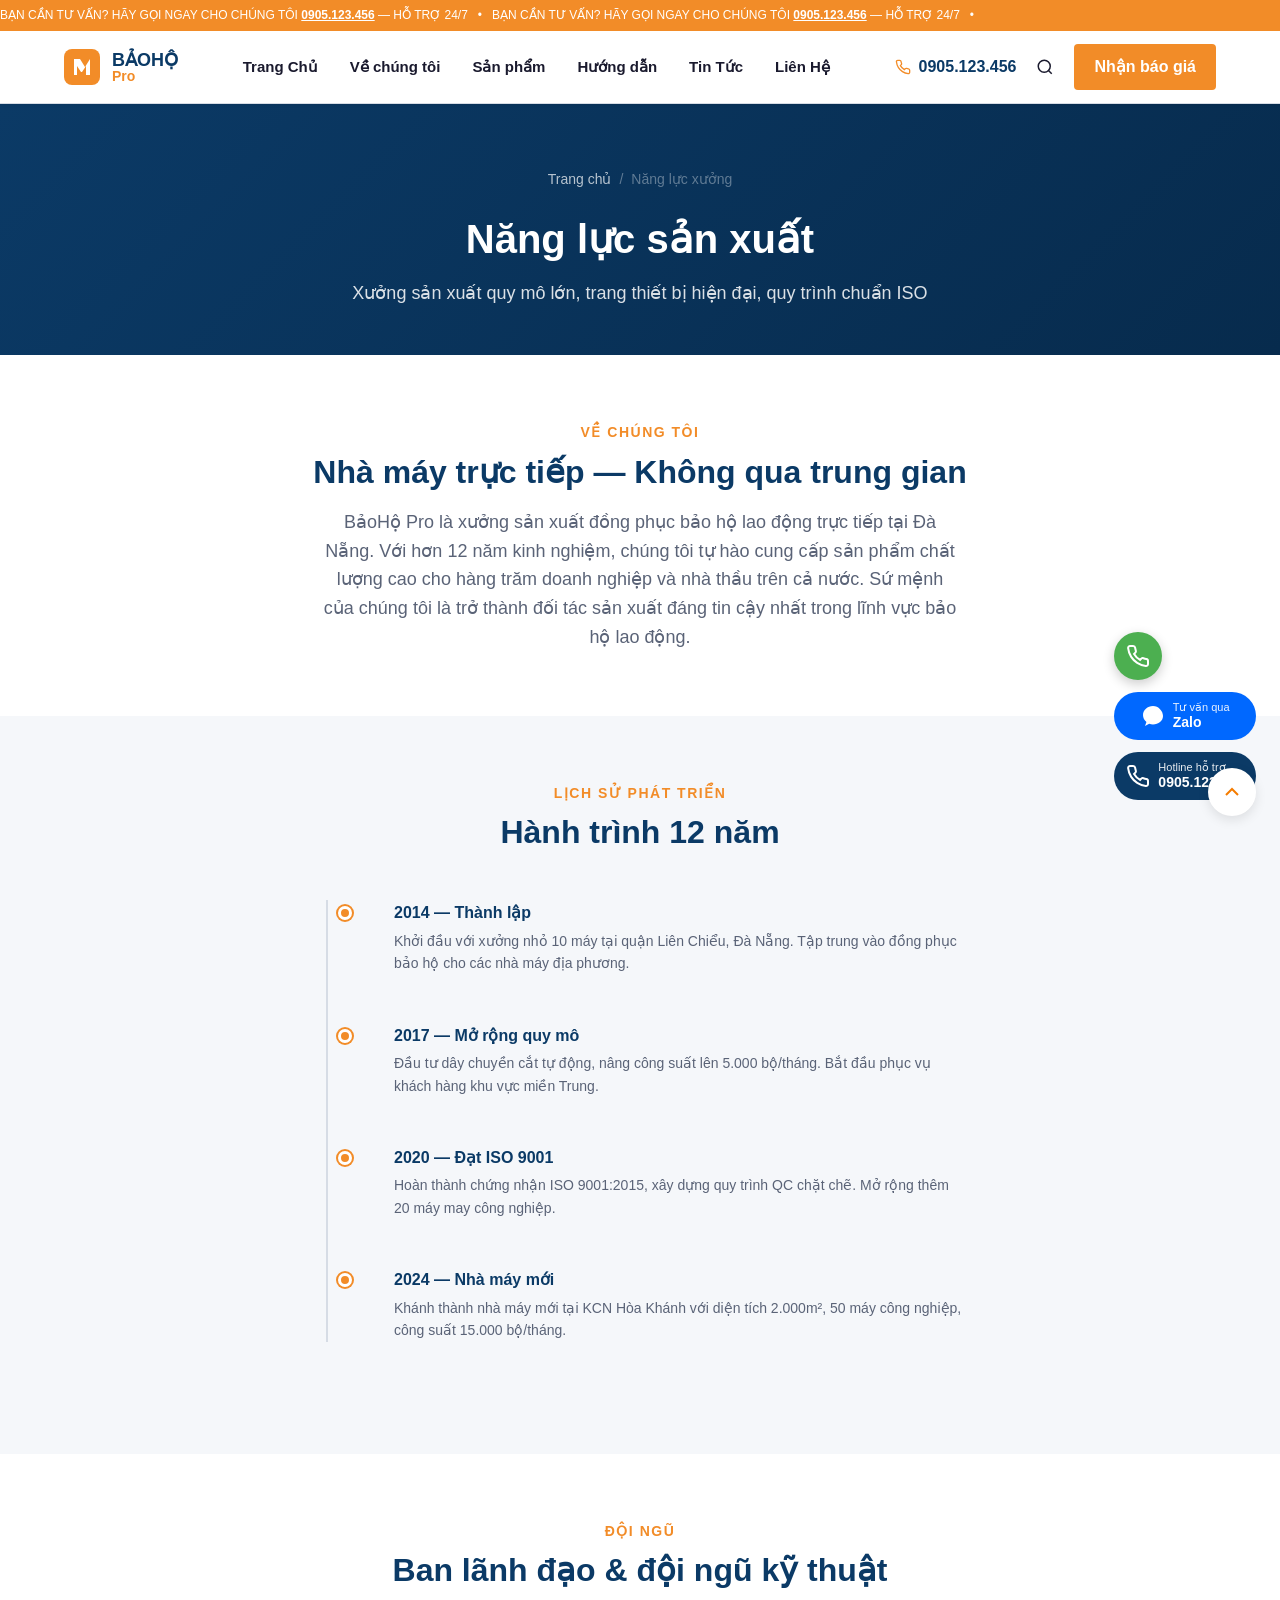
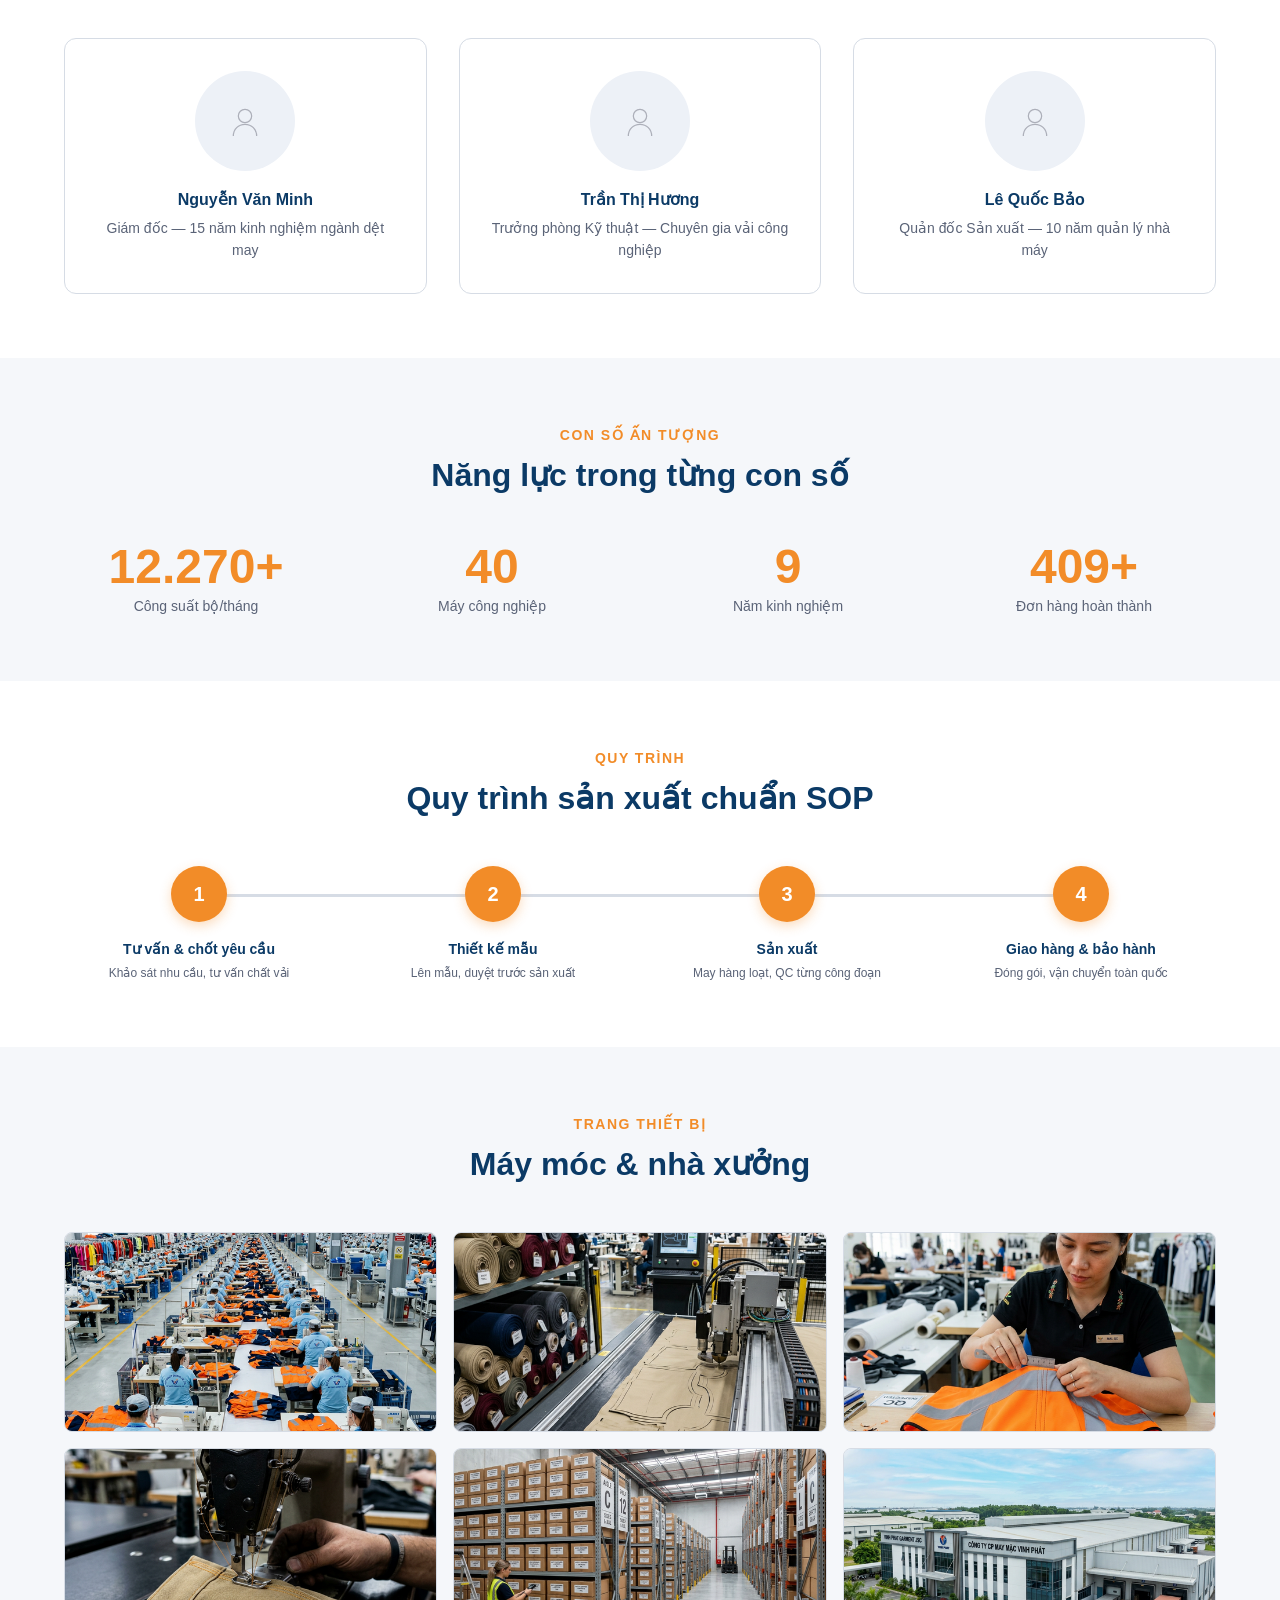
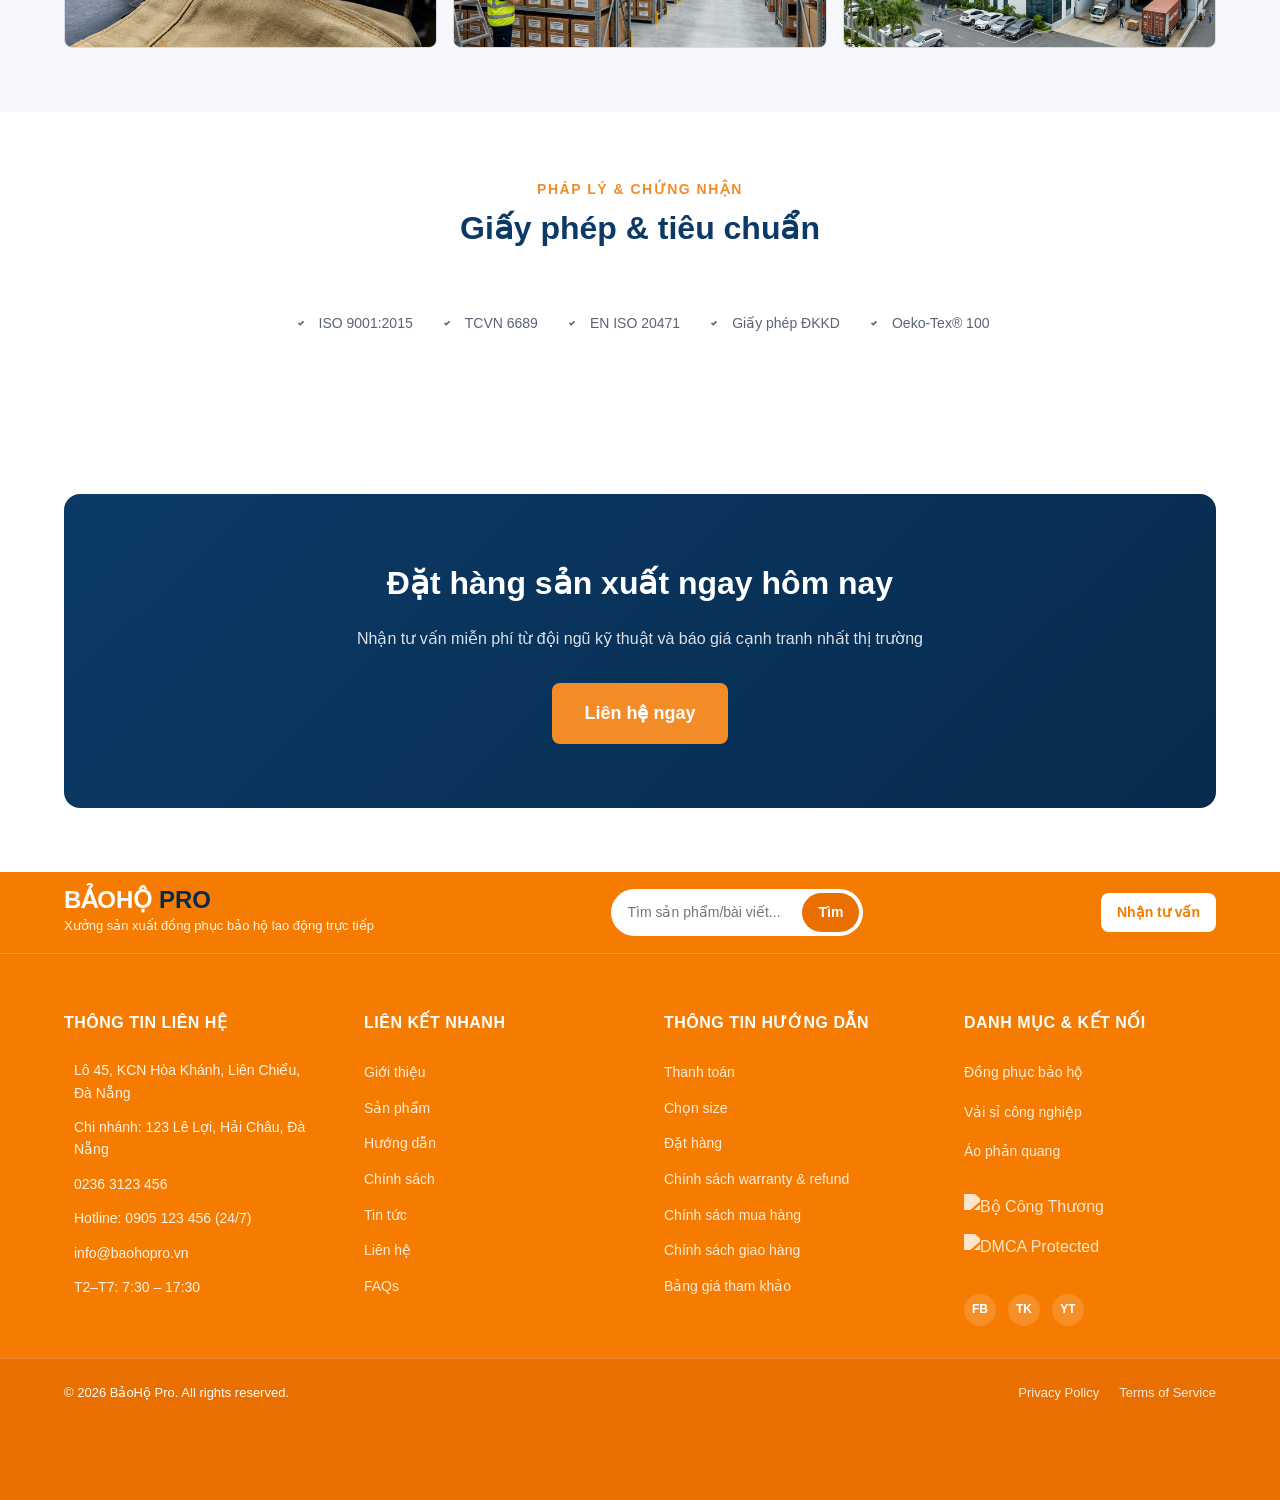
==== commit 3a19077f: "profile_update" ====
--- a/authority.html
+++ b/authority.html
@@ -251,34 +251,7 @@
 
     <!-- FOOTER -->
     <div id="footer-container"></div>
-    <!-- STICKY BOTTOM CTA BAR -->
-    <div class="sticky-cta">
-        <div class="sticky-cta__inner">
-            <a href="index.html#quote-section" class="sticky-cta__btn sticky-cta__btn--primary">
-                <svg width="20" height="20" viewBox="0 0 24 24" fill="none" stroke="currentColor" stroke-width="2">
-                    <path d="M14 2H6a2 2 0 00-2 2v16a2 2 0 002 2h12a2 2 0 002-2V8z" />
-                    <polyline points="14 2 14 8 20 8" />
-                    <line x1="16" y1="13" x2="8" y2="13" />
-                    <line x1="16" y1="17" x2="8" y2="17" />
-                </svg>
-                <span class="sticky-cta__label"><small>Đăng ký</small><strong>Tư vấn</strong></span>
-            </a>
-            <a href="#" class="sticky-cta__btn sticky-cta__btn--zalo">
-                <svg width="20" height="20" viewBox="0 0 24 24" fill="currentColor">
-                    <path
-                        d="M12 2C6.48 2 2 6.04 2 11c0 2.83 1.34 5.35 3.44 7.03L4 22l4.2-2.24C9.34 20.26 10.63 20.5 12 20.5c5.52 0 10-3.54 10-8.5S17.52 2 12 2z" />
-                </svg>
-                <span class="sticky-cta__label"><small>Tư vấn qua</small><strong>Zalo</strong></span>
-            </a>
-            <a href="tel:0905123456" class="sticky-cta__btn sticky-cta__btn--hotline">
-                <svg width="20" height="20" viewBox="0 0 24 24" fill="none" stroke="currentColor" stroke-width="2">
-                    <path
-                        d="M22 16.92v3a2 2 0 01-2.18 2 19.79 19.79 0 01-8.63-3.07 19.5 19.5 0 01-6-6A19.79 19.79 0 012.12 4.18 2 2 0 014.11 2h3a2 2 0 012 1.72c.127.96.361 1.903.7 2.81a2 2 0 01-.45 2.11L8.09 9.91a16 16 0 006 6l1.27-1.27a2 2 0 012.11-.45c.907.339 1.85.573 2.81.7A2 2 0 0122 16.92z" />
-                </svg>
-                <span class="sticky-cta__label"><small>Hotline hỗ trợ</small><strong>0905.123.456</strong></span>
-            </a>
-        </div>
-    </div>
+    
 
     <script src="script.js"></script>
 </body>
--- a/styles.css
+++ b/styles.css
@@ -1781,137 +1781,158 @@
   left: 0;
   right: 0;
   z-index: 900;
-  background: none;
-  border: none;
-  box-shadow: none;
-  padding: var(--space-md) var(--space-md);
-  pointer-events: none;
+  background: var(--footer-bg, #F57C00);
+  box-shadow: 0 -4px 15px rgba(0, 0, 0, 0.15);
+  padding: 8px;
 }
 
 .sticky-cta__inner {
-  pointer-events: auto;
-}
-
-.sticky-cta__inner {
-  display: flex;
-  gap: var(--space-sm);
-  max-width: 720px;
+  display: flex;
+  gap: 8px;
+  max-width: 1200px;
   margin: 0 auto;
   align-items: center;
-  justify-content: center;
+  justify-content: space-between;
 }
 
 .sticky-cta__btn {
   display: flex;
+  flex: 1;
   align-items: center;
   justify-content: center;
   gap: 8px;
-  flex: 1;
   min-height: 48px;
-  padding: 0.6rem 1rem;
-  border-radius: var(--radius-lg);
+  padding: 6px 12px;
+  border-radius: 100px;
   font-weight: var(--fw-bold);
   font-size: var(--fs-sm);
-  text-align: center;
+  color: var(--clr-white) !important;
+  text-align: left;
   transition: all var(--transition);
   border: none;
   cursor: pointer;
   white-space: nowrap;
+  text-decoration: none !important;
 }
 
 .sticky-cta__btn svg {
-  flex-shrink: 0
+  flex-shrink: 0;
+  width: 24px;
+  height: 24px;
 }
 
 .sticky-cta__btn--primary {
-  background: var(--clr-accent);
-  color: var(--clr-white);
-  box-shadow: 0 2px 8px rgba(242, 140, 40, 0.3);
+  background: rgba(255, 255, 255, 0.2);
 }
 
 .sticky-cta__btn--primary:hover {
-  background: var(--clr-accent-dark);
-  transform: translateY(-1px)
+  background: rgba(255, 255, 255, 0.3);
 }
 
 .sticky-cta__btn--zalo {
   background: #0068FF;
-  color: var(--clr-white);
 }
 
 .sticky-cta__btn--zalo:hover {
   background: #0050CC;
-  transform: translateY(-1px)
 }
 
 .sticky-cta__btn--hotline {
   background: var(--clr-primary);
-  color: var(--clr-white);
 }
 
 .sticky-cta__btn--hotline:hover {
   background: var(--clr-primary-dark);
-  transform: translateY(-1px)
 }
 
 .sticky-cta__label {
   display: flex;
   flex-direction: column;
   line-height: 1.2;
-  text-align: left
 }
 
 .sticky-cta__label small {
-  font-size: 0.65rem;
+  font-size: 11px;
   font-weight: var(--fw-normal);
-  opacity: 0.85
+  opacity: 0.9;
+  display: block;
 }
 
 .sticky-cta__label strong {
-  font-size: var(--fs-sm)
-}
-
-/* Desktop: right-aligned */
-@media(min-width:769px) {
+  font-size: 14px;
+}
+
+/* Responsive */
+@media(max-width: 900px) {
   .sticky-cta {
-    padding: var(--space-sm) var(--space-xl)
+    padding: 6px;
+  }
+
+  .sticky-cta__btn {
+    padding: 6px 10px;
+    min-height: 44px;
+  }
+
+  .sticky-cta__label small {
+    font-size: 10px;
+  }
+
+  .sticky-cta__label strong {
+    font-size: 13px;
+  }
+}
+
+@media(max-width: 600px) {
+  .sticky-cta {
+    padding: 6px 4px;
   }
 
   .sticky-cta__inner {
-    margin: 0 0 0 auto;
-    justify-content: flex-end;
+    gap: 4px;
   }
 
   .sticky-cta__btn {
-    flex: 0 1 auto;
-    padding: 0.6rem 1.4rem;
-    border-radius: var(--radius-full)
-  }
-}
-
-/* Very small phones */
-@media(max-width:380px) {
-  .sticky-cta__inner {
-    gap: 4px
-  }
-
+    padding: 6px 4px;
+    gap: 4px;
+    border-radius: 100px;
+  }
+
+  .sticky-cta__btn svg {
+    width: 20px;
+    height: 20px;
+  }
+
+  .sticky-cta__label small {
+    font-size: 9px;
+  }
+
+  .sticky-cta__label strong {
+    font-size: 12px;
+  }
+}
+
+@media(max-width: 400px) {
   .sticky-cta__btn {
-    padding: 0.5rem 0.6rem;
-    font-size: var(--fs-xs);
-    min-height: 44px;
-    border-radius: var(--radius-md)
+    padding: 4px 2px;
+    gap: 3px;
+    border-radius: 8px;
+  }
+
+  .sticky-cta__btn svg {
+    width: 16px;
+    height: 16px;
   }
 
   .sticky-cta__label small {
-    font-size: 0.6rem
+    font-size: 8px;
   }
 
   .sticky-cta__label strong {
-    font-size: var(--fs-xs)
-  }
-}
-
-/* Spacer to prevent content from hiding behind bar */
+    font-size: 10px;
+  }
+}
+
+/* Spacer removed from body */
 
 /* ---------- Footer ---------- */
 /* ---------- Footer New Design ---------- */
@@ -2100,9 +2121,16 @@
 
 .footer-bottom {
   background-color: var(--footer-dark);
-  padding: 24px 0;
+  padding: 24px 0 96px;
+  /* 24px + 72px space for sticky CTA */
   font-size: 13px;
   border-top: 1px solid var(--footer-divider);
+}
+
+@media(max-width: 768px) {
+  .footer-bottom {
+    padding-bottom: 86px;
+  }
 }
 
 .footer-bottom__inner {
@@ -2322,7 +2350,8 @@
 .pdf-modal {
   position: fixed;
   inset: 0;
-  display: none; /* toggled via .is-open */
+  display: none;
+  /* toggled via .is-open */
   align-items: center;
   justify-content: center;
   z-index: 2100;
@@ -4411,6 +4440,7 @@
     height: 60px;
   }
 }
+
 /* ---------- Quality Standards REDESIGN (Industrial Premium) ---------- */
 .section-quality {
   background: linear-gradient(180deg, #FFF7F0 0%, #FFFFFF 60%);
@@ -4444,7 +4474,8 @@
 }
 
 .section-quality .section-title {
-  color: #0F2A43; /* Navy */
+  color: #0F2A43;
+  /* Navy */
   font-weight: 800;
   margin-bottom: 12px;
 }
@@ -4591,6 +4622,7 @@
   .quality-grid {
     grid-template-columns: repeat(2, 1fr);
   }
+
   .quality-strip {
     flex-wrap: wrap;
     gap: 20px;
@@ -4602,15 +4634,18 @@
     grid-template-columns: 1fr;
     gap: 20px;
   }
+
   .quality-strip {
     flex-direction: column;
     align-items: flex-start;
     gap: 12px;
   }
+
   .section-quality {
     padding: 60px 0;
   }
 }
+
 /* ---------- Quality Standards REDESIGN (Industrial Premium) - FORCED FIX ---------- */
 .section-quality {
   background: linear-gradient(180deg, #FFF7F0 0%, #FFFFFF 60%) !important;
@@ -4711,8 +4746,417 @@
   .section-quality .quality-grid {
     grid-template-columns: 1fr !important;
   }
+
   .section-quality .quality-strip {
     flex-direction: column !important;
     align-items: flex-start !important;
   }
 }
+
+/* ---------- PROFILE PAGE (About Us) REDESIGN ---------- */
+
+/* 1. Hero Section */
+.profile-hero {
+  padding: 100px 0 60px;
+  position: relative;
+}
+
+.profile-hero::before {
+  content: "";
+  position: absolute;
+  top: 0;
+  left: 0;
+  width: 400px;
+  height: 400px;
+  background: radial-gradient(circle, rgba(245, 124, 0, 0.05) 0%, transparent 70%);
+  pointer-events: none;
+}
+
+.profile-hero__grid {
+  display: grid;
+  grid-template-columns: 60% 40%;
+  gap: 60px;
+  align-items: center;
+}
+
+.profile-hero__content .breadcrumb {
+  font-size: 13px;
+  font-weight: 400;
+  color: #667085;
+  letter-spacing: 0.05em;
+  text-transform: uppercase;
+  margin-bottom: 24px;
+}
+
+.profile-hero__content .breadcrumb span {
+  margin: 0 8px;
+  color: #D6DCE5;
+}
+
+.profile-hero__title {
+  margin-bottom: 32px;
+  border-left: 4px solid #F57C00;
+  padding-left: 20px;
+}
+
+.profile-hero__title-line1 {
+  display: block;
+  font-size: clamp(36px, 4vw, 56px);
+  font-weight: 900;
+  color: #0F2A43;
+  text-transform: uppercase;
+  line-height: 1.1;
+  letter-spacing: -0.5px;
+}
+
+.profile-hero__title-line2 {
+  display: block;
+  font-size: clamp(28px, 3vw, 44px);
+  font-weight: 300;
+  color: #0F2A43;
+  font-style: italic;
+  line-height: 1.2;
+}
+
+.profile-hero__body {
+  margin-bottom: 40px;
+}
+
+.profile-hero__body p {
+  color: #667085;
+  font-size: 16px;
+  line-height: 1.7;
+  margin-bottom: 20px;
+}
+
+.profile-pdf-mockup {
+  border-radius: 20px;
+  box-shadow: 0 24px 60px rgba(15, 23, 42, 0.15);
+  transition: transform 0.4s ease;
+}
+
+.profile-pdf-mockup:hover {
+  transform: translateY(-10px) rotate(1deg);
+}
+
+/* 2. Solutions Section */
+.profile-solutions {
+  padding: 100px 0;
+}
+
+.solutions-grid {
+  display: grid;
+  grid-template-columns: repeat(2, 1fr);
+  gap: 32px;
+  margin-bottom: 56px;
+}
+
+.solution-card {
+  background: #fff;
+  border-radius: 16px;
+  padding: 40px;
+  border: 1px solid rgba(15, 42, 67, 0.08);
+  box-shadow: 0 10px 30px rgba(15, 42, 67, 0.03);
+  transition: all 0.3s ease;
+}
+
+.solution-card:hover {
+  transform: translateY(-5px);
+  box-shadow: 0 20px 40px rgba(15, 42, 67, 0.08);
+  border-color: rgba(245, 124, 0, 0.2);
+}
+
+.solution-card__icon {
+  width: 48px;
+  height: 48px;
+  background: #FFE9D6;
+  border-radius: 50%;
+  display: flex;
+  align-items: center;
+  justify-content: center;
+  color: #F57C00;
+  margin-bottom: 24px;
+}
+
+.solution-card__icon svg {
+  width: 24px;
+  height: 24px;
+}
+
+.solution-card__title {
+  font-size: 18px;
+  font-weight: 600;
+  color: #0F2A43;
+  font-style: italic;
+  line-height: 1.4;
+  margin-bottom: 16px;
+}
+
+.solution-card__body {
+  color: #667085;
+  font-size: 15px;
+  line-height: 1.6;
+}
+
+.highlight-cam {
+  color: #F57C00;
+  font-weight: 600;
+  background: rgba(245, 124, 0, 0.08);
+  padding: 2px 6px;
+  border-radius: 4px;
+}
+
+/* Profile CTAs */
+.profile-center-cta {
+  text-align: center;
+}
+
+.profile-center-cta .microcopy {
+  margin-top: 16px;
+  font-size: 13px;
+  color: #667085;
+}
+
+.profile-center-cta .microcopy span {
+  margin: 0 8px;
+  color: #D6DCE5;
+}
+
+.profile-center-cta--small {
+  margin-top: 48px;
+}
+
+/* 3. KPI Section */
+.profile-kpis {
+  padding: 100px 0;
+}
+
+.kpi-grid {
+  display: grid;
+  grid-template-columns: repeat(3, 1fr);
+  gap: 40px;
+}
+
+.kpi-stat {
+  padding: 32px;
+  text-align: center;
+  border-radius: 16px;
+  background: #fff;
+  border: 1px solid rgba(15, 42, 67, 0.05);
+  box-shadow: 0 10px 30px rgba(15, 42, 67, 0.02);
+  transition: transform 0.3s ease;
+}
+
+.kpi-stat:hover {
+  transform: scale(1.02);
+  border-color: rgba(245, 124, 0, 0.2);
+}
+
+.kpi-stat__number {
+  font-size: clamp(40px, 4vw, 56px);
+  font-weight: 900;
+  color: #0F2A43;
+  margin-bottom: 12px;
+  position: relative;
+  display: inline-block;
+  line-height: 1;
+}
+
+.kpi-stat__number::after {
+  content: "";
+  position: absolute;
+  bottom: -8px;
+  left: 50%;
+  transform: translateX(-50%);
+  width: 40px;
+  height: 4px;
+  background: linear-gradient(90deg, #F57C00, #FFB066);
+  border-radius: 2px;
+}
+
+.kpi-stat__label {
+  color: #667085;
+  font-size: 15px;
+  line-height: 1.5;
+  margin-top: 24px;
+}
+
+/* Responsive Overrides */
+@media (max-width: 992px) {
+  .profile-hero__grid {
+    grid-template-columns: 1fr;
+    gap: 40px;
+  }
+
+  .profile-hero__mockup {
+    max-width: 500px;
+    margin: 0 auto;
+  }
+}
+
+@media (max-width: 768px) {
+  .solutions-grid {
+    grid-template-columns: 1fr;
+  }
+
+  .kpi-grid {
+    grid-template-columns: repeat(2, 1fr);
+  }
+}
+
+@media (max-width: 576px) {
+  .kpi-grid {
+    grid-template-columns: 1fr;
+  }
+
+  .profile-hero {
+    padding: 60px 0 40px;
+  }
+
+  .profile-solutions,
+  .profile-kpis {
+    padding: 60px 0;
+  }
+
+  .solution-card {
+    padding: 24px;
+  }
+}
+
+/* ==========================================================================
+   PROFILE PAGE - VISION & MISSION SECTION (Added)
+   ========================================================================== */
+
+.profile-vision {
+  padding-top: 60px;
+  padding-bottom: 80px;
+}
+
+.vision-container {
+  background-color: #FFF3E3;
+  /* Warm beige background matching image */
+  border-radius: var(--radius-xl);
+  display: flex;
+  flex-direction: column;
+  overflow: hidden;
+  box-shadow: var(--shadow-sm);
+}
+
+@media (min-width: 900px) {
+  .vision-container {
+    flex-direction: row;
+    align-items: stretch;
+  }
+}
+
+.vision-content {
+  padding: var(--space-xl) var(--space-xl);
+  flex: 1;
+}
+
+@media (min-width: 900px) {
+  .vision-content {
+    padding: 60px;
+    padding-right: 40px;
+  }
+}
+
+/* Tabs */
+.vision-tabs {
+  display: flex;
+  flex-wrap: wrap;
+  gap: 12px;
+  margin-bottom: 40px;
+}
+
+.vision-tab {
+  background: transparent;
+  border: 1px solid var(--clr-accent);
+  color: var(--clr-accent);
+  padding: 8px 20px;
+  border-radius: 100px;
+  font-size: var(--fs-sm);
+  font-weight: var(--fw-bold);
+  cursor: pointer;
+  transition: all var(--transition);
+}
+
+.vision-tab:hover {
+  background: rgba(245, 124, 0, 0.1);
+}
+
+.vision-tab.active {
+  background: var(--clr-accent);
+  color: var(--clr-white);
+  border-color: var(--clr-accent);
+}
+
+/* Panel Content */
+.vision-panel__title {
+  font-size: 22px;
+  font-weight: 800;
+  color: var(--clr-text-main);
+  margin-bottom: 16px;
+  line-height: 1.3;
+}
+
+.vision-panel__desc {
+  font-size: var(--fs-md);
+  color: var(--clr-text-light);
+  margin-bottom: 32px;
+  line-height: 1.6;
+}
+
+/* List with Icons */
+.vision-list {
+  list-style: none;
+  padding: 0;
+  margin: 0;
+  display: flex;
+  flex-direction: column;
+  gap: 16px;
+}
+
+.vision-list li {
+  display: flex;
+  align-items: flex-start;
+  gap: 12px;
+  font-size: 15px;
+  color: var(--clr-text-main);
+  line-height: 1.5;
+  font-weight: 600;
+}
+
+.icon-check-circle {
+  width: 24px;
+  height: 24px;
+  flex-shrink: 0;
+  margin-top: -2px;
+}
+
+/* Image Side */
+.vision-image {
+  flex: 1;
+  min-height: 300px;
+  position: relative;
+  border-radius: var(--radius-xl);
+  overflow: hidden;
+  margin: 20px;
+}
+
+@media (min-width: 900px) {
+  .vision-image {
+    margin: 40px 40px 40px 0;
+    max-width: 45%;
+  }
+}
+
+.vision-image img {
+  position: absolute;
+  top: 0;
+  left: 0;
+  width: 100%;
+  height: 100%;
+  object-fit: cover;
+  border-radius: var(--radius-lg);
+}
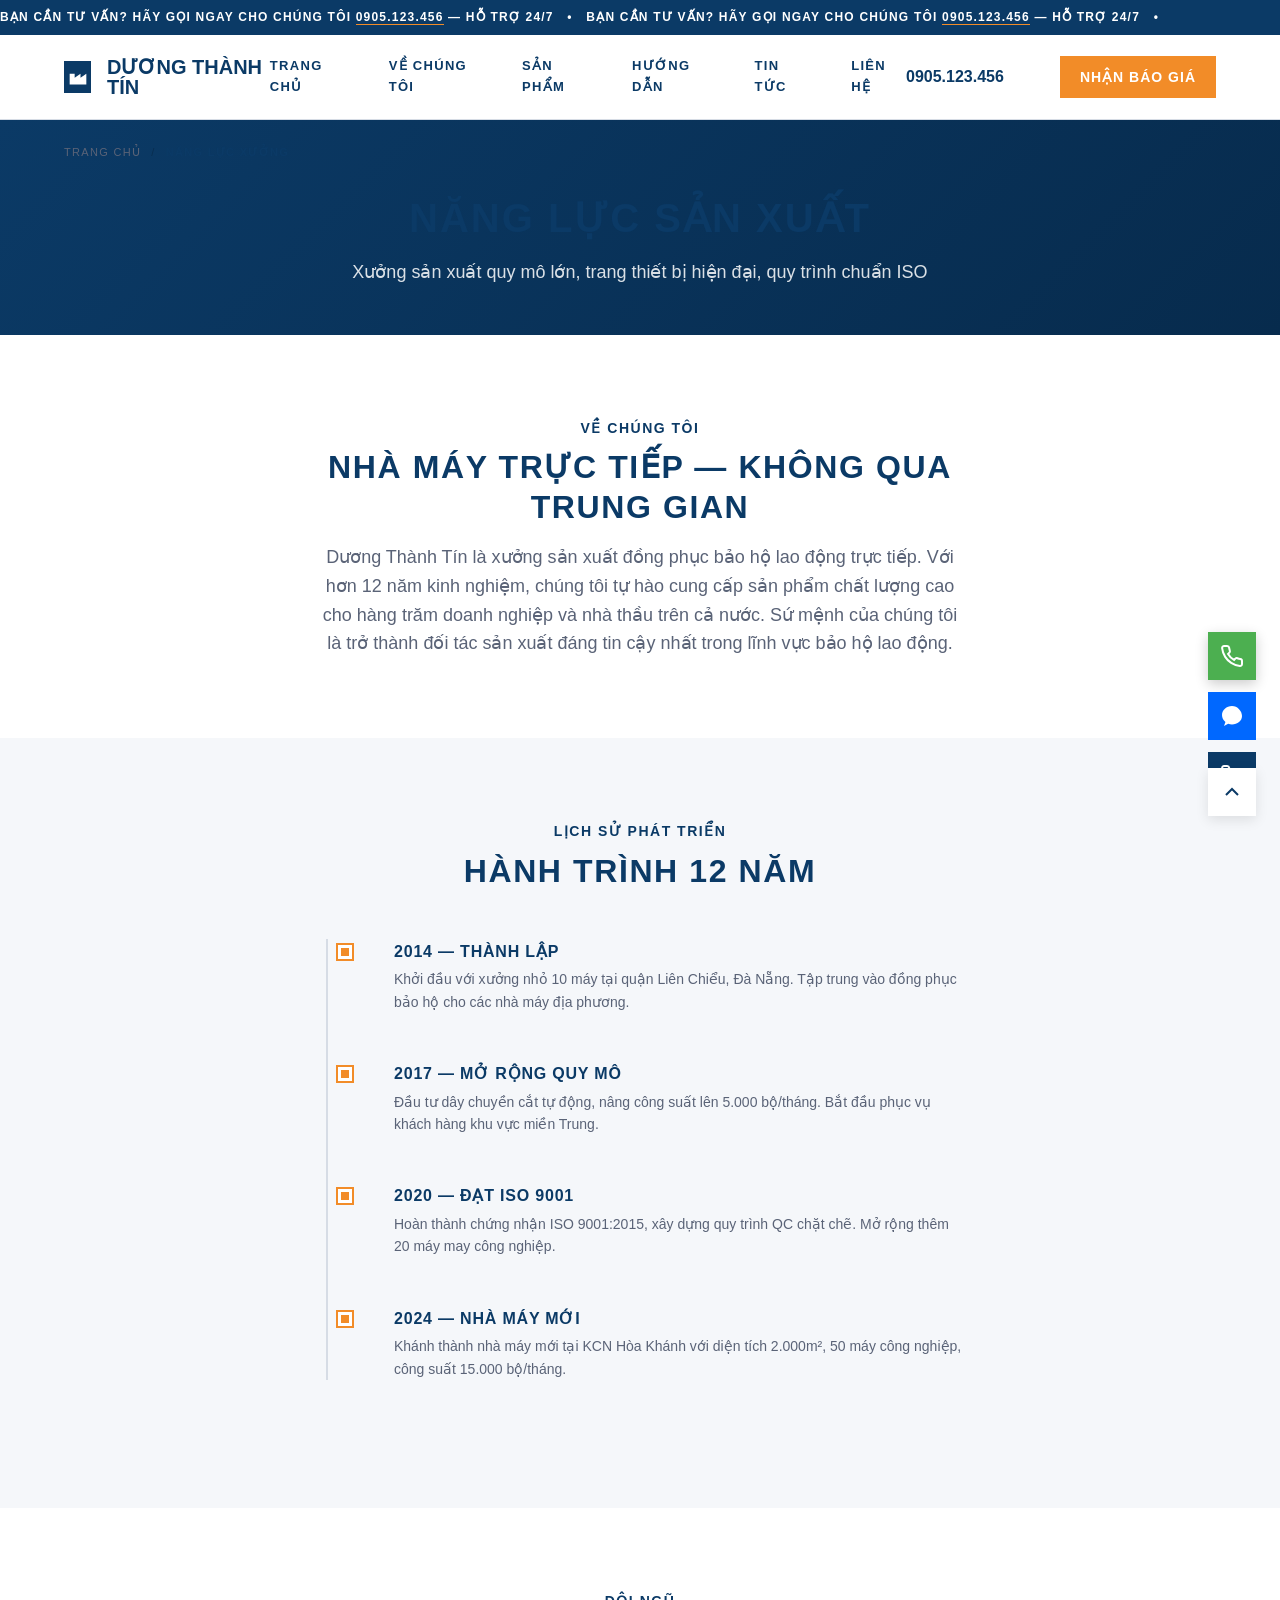
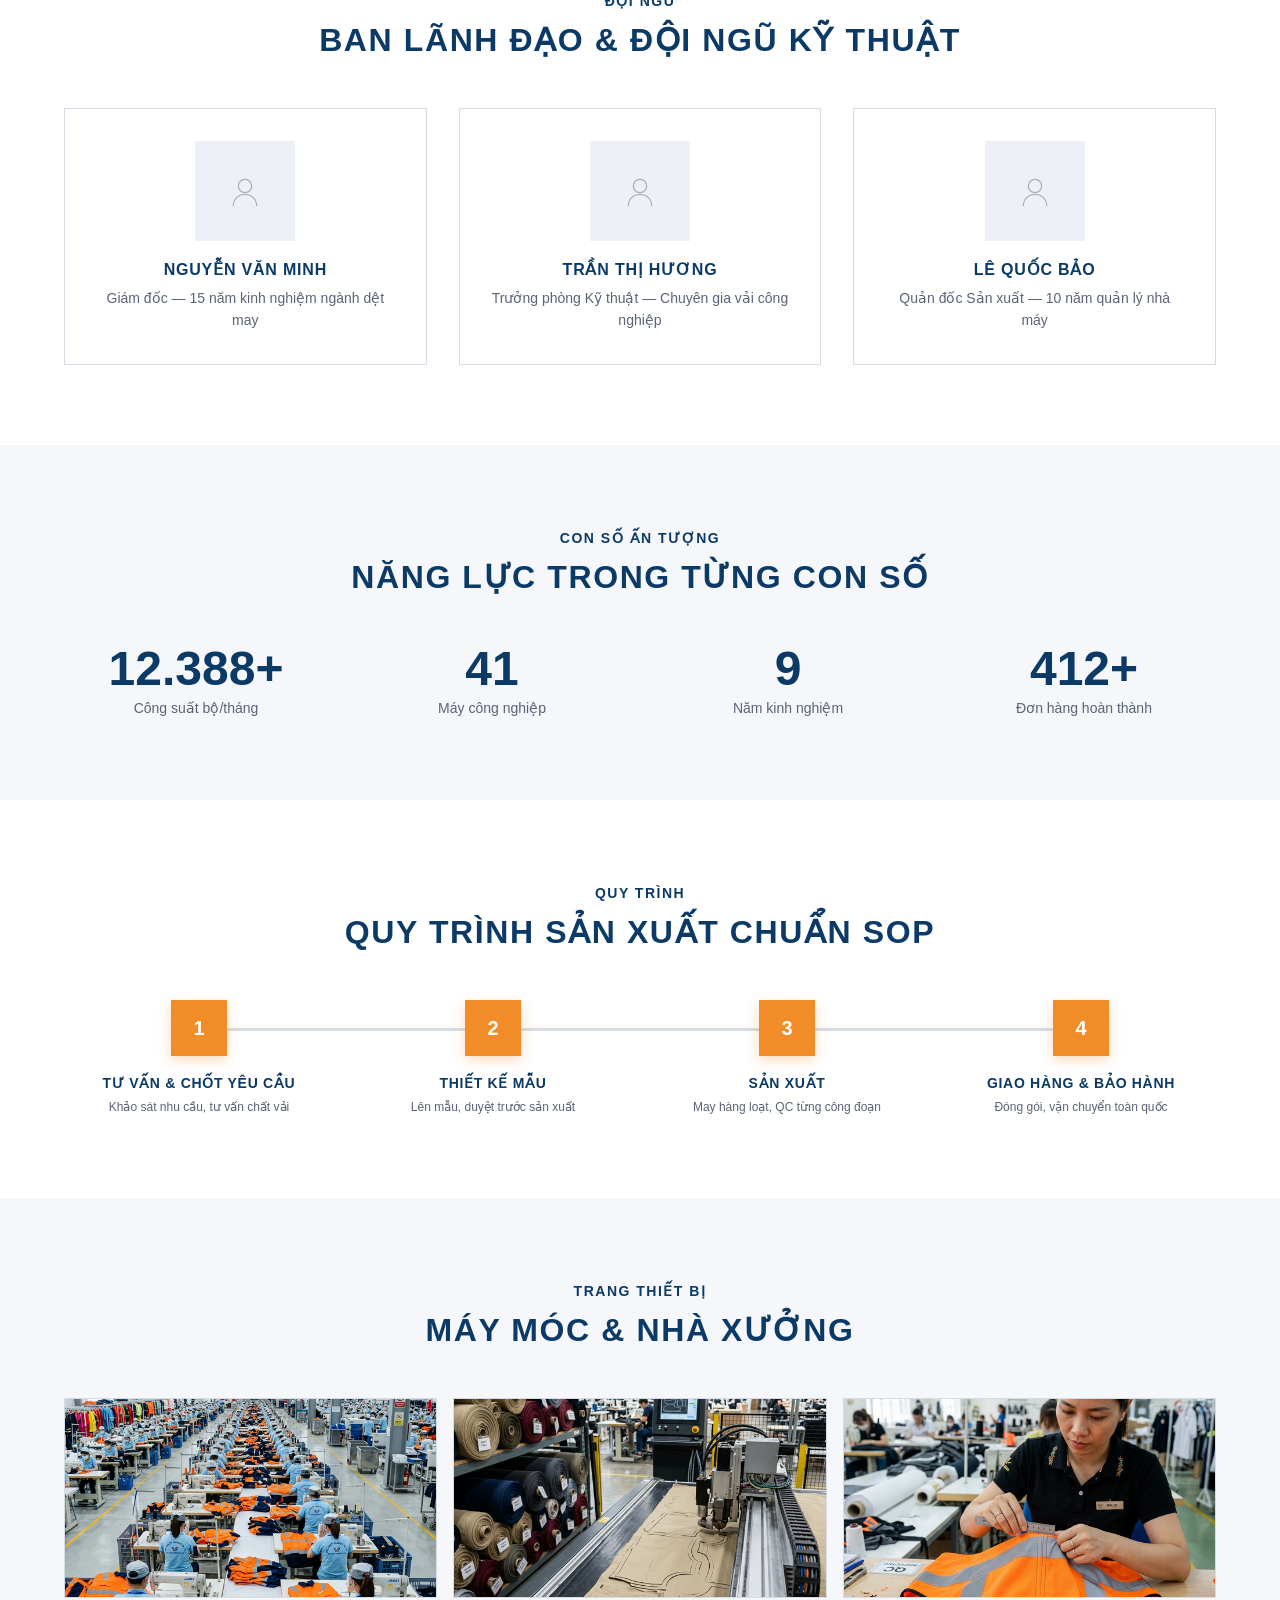
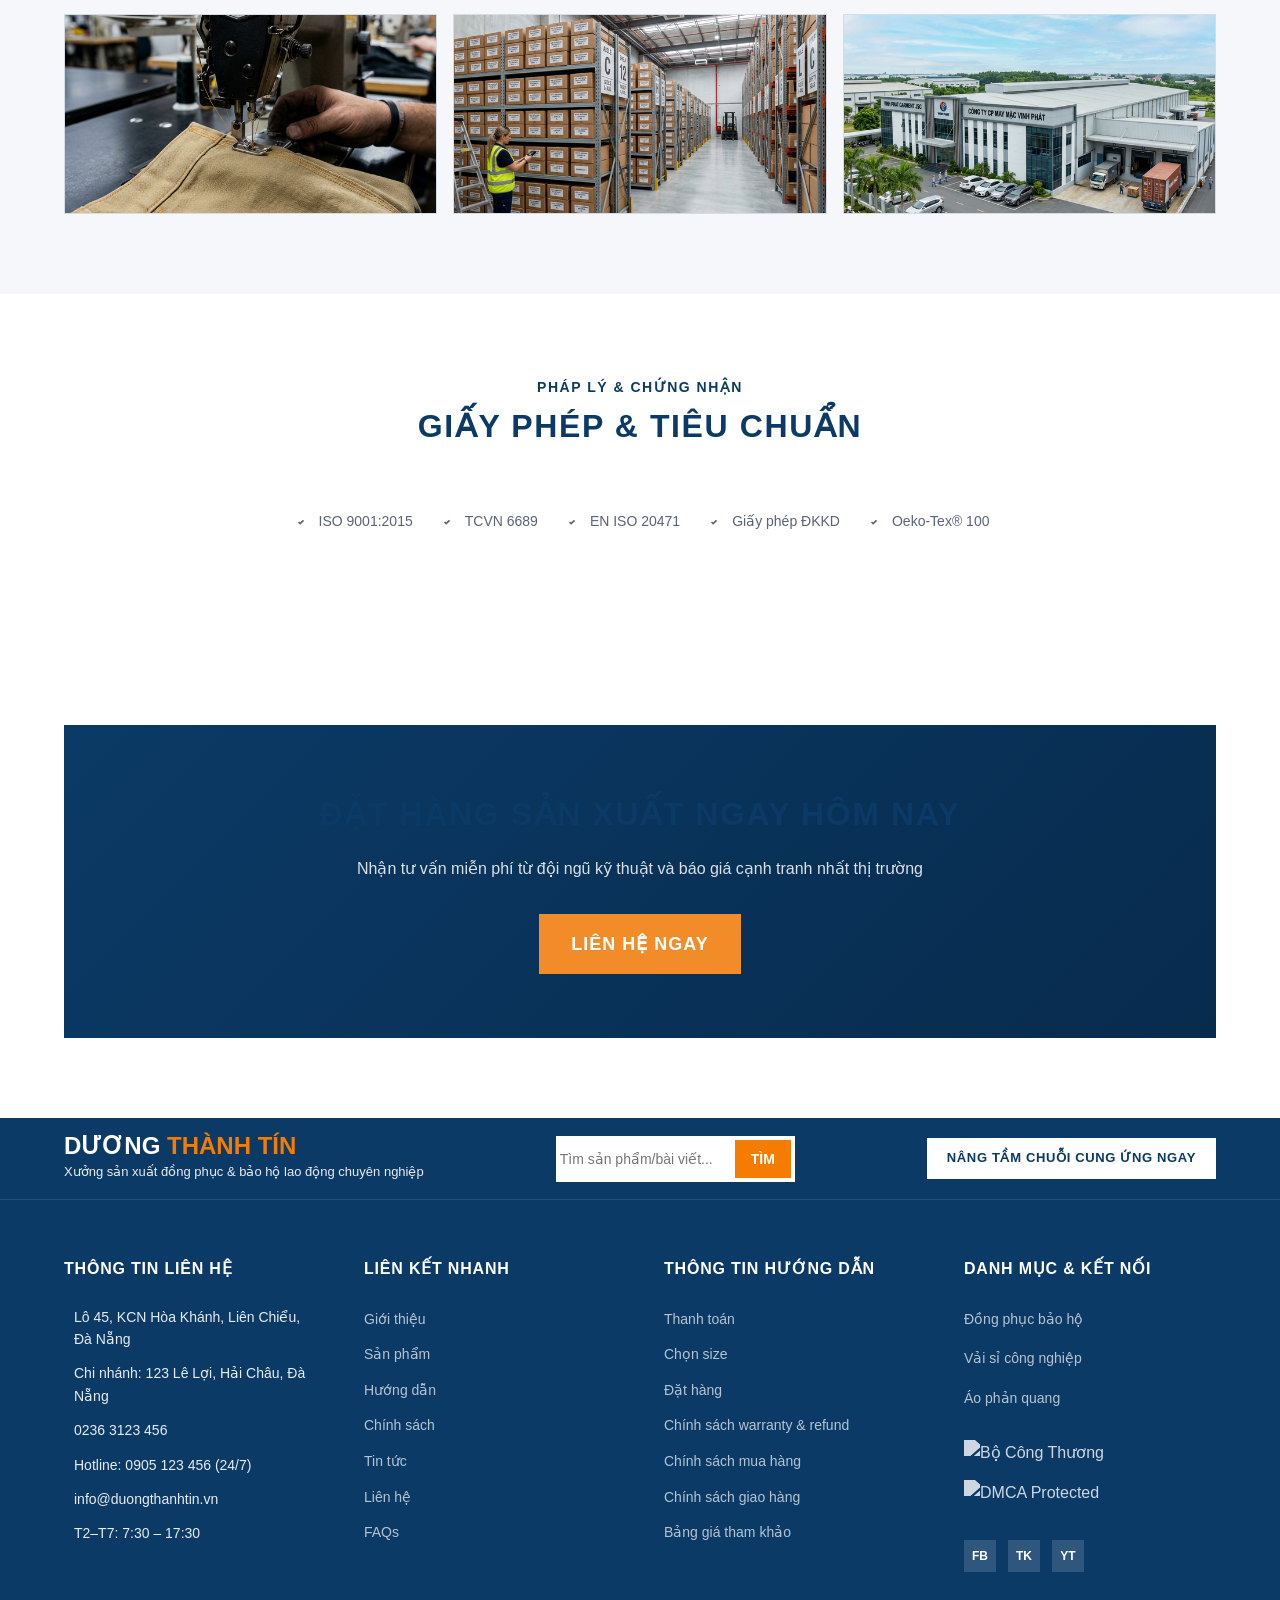
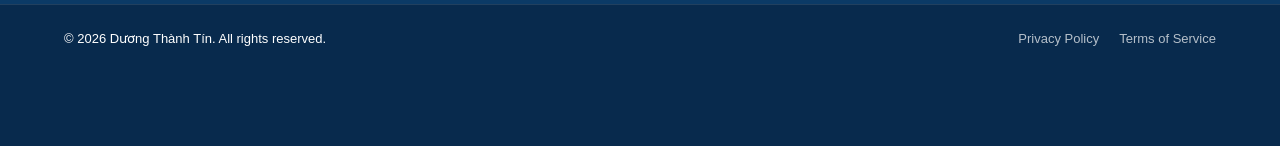
==== commit 0681551a: "update full" ====
--- a/authority.html
+++ b/authority.html
@@ -4,9 +4,9 @@
 <head>
     <meta charset="UTF-8">
     <meta name="viewport" content="width=device-width, initial-scale=1.0">
-    <title>Năng Lực Xưởng Sản Xuất | BảoHộ Pro</title>
+    <title>Năng Lực Xưởng Sản Xuất | Dương Thành Tín</title>
     <meta name="description"
-        content="Khám phá năng lực sản xuất của xưởng đồng phục bảo hộ BảoHộ Pro — thiết bị hiện đại, quy trình chuẩn ISO, đội ngũ giàu kinh nghiệm.">
+        content="Khám phá năng lực sản xuất của xưởng đồng phục bảo hộ Dương Thành Tín — thiết bị hiện đại, quy trình chuẩn ISO, đội ngũ giàu kinh nghiệm.">
     <link rel="stylesheet" href="styles.css">
 </head>
 
@@ -15,10 +15,15 @@
     <!-- HEADER -->
     <div id="header-container"></div>
     <!-- PAGE HERO -->
-    <section class="page-hero">
-        <div class="breadcrumb"><a href="index.html">Trang chủ</a> <span>/</span> <span>Năng lực xưởng</span></div>
-        <h1>Năng lực sản xuất</h1>
-        <p>Xưởng sản xuất quy mô lớn, trang thiết bị hiện đại, quy trình chuẩn ISO</p>
+    <section class="page-hero" style="padding: 24px 0 48px;">
+        <div class="container">
+            <nav class="breadcrumb-b2b">
+                <a href="index.html">Trang chủ</a> <span class="separator">/</span> <span class="active-page">Năng lực
+                    xưởng</span>
+            </nav>
+            <h1>Năng lực sản xuất</h1>
+            <p>Xưởng sản xuất quy mô lớn, trang thiết bị hiện đại, quy trình chuẩn ISO</p>
+        </div>
     </section>
 
     <!-- INTRO -->
@@ -27,7 +32,7 @@
             <div class="text-center">
                 <span class="section-label">Về chúng tôi</span>
                 <h2 class="section-title">Nhà máy trực tiếp — Không qua trung gian</h2>
-                <p class="section-subtitle">BảoHộ Pro là xưởng sản xuất đồng phục bảo hộ lao động trực tiếp tại Đà Nẵng.
+                <p class="section-subtitle">Dương Thành Tín là xưởng sản xuất đồng phục bảo hộ lao động trực tiếp.
                     Với hơn 12 năm kinh nghiệm, chúng tôi tự hào cung cấp sản phẩm chất lượng cao cho hàng trăm doanh
                     nghiệp và nhà thầu trên cả nước. Sứ mệnh của chúng tôi là trở thành đối tác sản xuất đáng tin cậy
                     nhất trong lĩnh vực bảo hộ lao động.</p>
@@ -251,7 +256,7 @@
 
     <!-- FOOTER -->
     <div id="footer-container"></div>
-    
+
 
     <script src="script.js"></script>
 </body>
--- a/styles.css
+++ b/styles.css
@@ -45,20 +45,20 @@
   --space-3xl: 4rem;
   --space-4xl: 6rem;
 
-  --radius-sm: 4px;
-  --radius-md: 8px;
-  --radius-lg: 12px;
-  --radius-xl: 16px;
-  --radius-full: 9999px;
-
-  --shadow-sm: 0 1px 3px rgba(0, 0, 0, 0.08);
-  --shadow-md: 0 4px 12px rgba(0, 0, 0, 0.1);
-  --shadow-lg: 0 10px 30px rgba(0, 0, 0, 0.12);
-  --shadow-xl: 0 20px 50px rgba(0, 0, 0, 0.15);
+  --radius-sm: 0;
+  --radius-md: 0;
+  --radius-lg: 0;
+  --radius-xl: 0;
+  --radius-full: 0;
+
+  --shadow-sm: none;
+  --shadow-md: none;
+  --shadow-lg: none;
+  --shadow-xl: none;
 
   --transition: 0.3s ease;
   --max-w: 1200px;
-  --header-h: 72px;
+  --header-h: 84px;
 
   /* Homepage background tokens */
   --bg-1: #FFFFFF;
@@ -98,6 +98,13 @@
   overflow-x: hidden
 }
 
+/* Enforce Global Sharpness */
+*,
+*::before,
+*::after {
+  border-radius: 0 !important;
+}
+
 img,
 svg {
   display: block;
@@ -145,7 +152,14 @@
 }
 
 .section {
-  padding: var(--space-3xl) 0
+  padding: 80px 0;
+}
+
+.strip-section {
+  padding: 100px 0;
+  position: relative;
+  overflow: hidden;
+  border-bottom: 1px solid var(--clr-border);
 }
 
 .section--alt {
@@ -198,7 +212,7 @@
   display: inline-block;
   font-size: var(--fs-sm);
   font-weight: var(--fw-semibold);
-  color: var(--clr-accent);
+  color: var(--clr-primary);
   text-transform: uppercase;
   letter-spacing: 1.5px;
   margin-bottom: var(--space-sm);
@@ -234,7 +248,7 @@
   background-color: var(--bg-4);
   padding: var(--space-xl);
   border-left: 6px solid var(--clr-accent);
-  border-radius: var(--radius-md);
+  border-radius: 0;
   margin: var(--space-xl) 0;
 }
 
@@ -245,7 +259,7 @@
   color: var(--clr-accent-dark);
   font-size: var(--fs-xs);
   font-weight: var(--fw-bold);
-  border-radius: var(--radius-full);
+  border-radius: 0;
   text-transform: uppercase;
   letter-spacing: 0.5px;
   margin-bottom: var(--space-sm);
@@ -255,51 +269,64 @@
   margin: 0 auto
 }
 
+/* ---------- Global Typography Override ---------- */
+h1,
+h2,
+h3,
+h4,
+h5,
+h6 {
+  text-transform: uppercase !important;
+  letter-spacing: 0.05em !important;
+  font-weight: 700 !important;
+  color: var(--clr-primary);
+}
+
 /* ---------- Buttons ---------- */
 .btn {
   display: inline-flex;
   align-items: center;
   gap: var(--space-sm);
-  font-weight: var(--fw-semibold);
-  border-radius: var(--radius-md);
-  padding: 0.75rem 1.5rem;
-  font-size: var(--fs-base);
-  transition: all var(--transition);
+  font-weight: 700;
+  border-radius: 0 !important;
+  padding: 14px 28px;
+  font-size: var(--fs-sm);
+  transition: all 0.2s ease;
   white-space: nowrap;
+  text-transform: uppercase;
+  letter-spacing: 1px;
 }
 
 .btn--primary {
   background: var(--clr-accent);
-  color: var(--clr-white)
+  color: var(--clr-white);
+  border: none;
 }
 
 .btn--primary:hover {
   background: var(--clr-accent-dark);
-  transform: translateY(-2px);
-  box-shadow: var(--shadow-md)
 }
 
 .btn--secondary {
-  background: var(--clr-white);
-  color: var(--clr-primary);
-  border: 2px solid var(--clr-primary)
+  background: transparent;
+  color: var(--clr-primary);
+  border: 2px solid var(--clr-primary);
 }
 
 .btn--secondary:hover {
   background: var(--clr-primary);
   color: var(--clr-white);
-  transform: translateY(-2px)
 }
 
 .btn--outline-white {
   background: transparent;
   color: var(--clr-white);
-  border: 2px solid rgba(255, 255, 255, 0.5)
+  border: 2px solid var(--clr-white);
 }
 
 .btn--outline-white:hover {
   background: var(--clr-white);
-  color: var(--clr-primary)
+  color: var(--clr-primary);
 }
 
 .btn--lg {
@@ -342,17 +369,21 @@
 
 /* ---------- Top Bar ---------- */
 .topbar {
-  background: var(--clr-accent);
+  background: var(--clr-primary);
   color: var(--clr-white);
-  font-size: var(--fs-xs);
-  padding: 6px 0;
+  font-size: 0.75rem;
+  padding: 8px 0;
   overflow: hidden;
   white-space: nowrap;
+  text-transform: uppercase;
+  letter-spacing: 0.1em;
+  font-weight: 700;
 }
 
 .topbar a {
   color: var(--clr-white);
-  text-decoration: underline;
+  text-decoration: none;
+  border-bottom: 1px solid var(--clr-accent);
 }
 
 .topbar--marquee .topbar__marquee-track {
@@ -381,13 +412,13 @@
   display: flex;
   align-items: center;
   justify-content: space-between;
-  height: 72px;
+  height: var(--header-h);
 }
 
 .navbar__logo {
   display: flex;
   align-items: center;
-  gap: 12px;
+  gap: 16px;
   text-decoration: none;
 }
 
@@ -407,22 +438,24 @@
 .navbar__logo-text span:last-child {
   font-weight: 700;
   font-size: 0.875rem;
-  color: var(--clr-accent);
+  color: var(--clr-primary);
 }
 
 .navbar__nav {
   display: flex;
   align-items: center;
-  gap: 32px;
+  gap: 48px;
 }
 
 .navbar__nav a {
-  font-size: 0.9375rem;
-  font-weight: 600;
-  color: var(--clr-text);
-  padding: 8px 0;
+  font-size: 0.8125rem;
+  font-weight: 700;
+  color: var(--clr-primary);
+  text-transform: uppercase;
+  letter-spacing: 0.1em;
+  padding: 12px 0;
   position: relative;
-  transition: color 0.3s;
+  transition: all 0.2s ease;
 }
 
 .navbar__nav a:hover,
@@ -438,13 +471,13 @@
   width: 100%;
   height: 2px;
   background: var(--clr-accent);
-  border-radius: 2px;
+  border-radius: 0;
 }
 
 .navbar__actions {
   display: flex;
   align-items: center;
-  gap: 20px;
+  gap: 28px;
 }
 
 .navbar__hotline {
@@ -457,7 +490,7 @@
 }
 
 .navbar__hotline svg {
-  color: var(--clr-accent);
+  color: var(--clr-primary);
 }
 
 .navbar__search-btn {
@@ -473,7 +506,7 @@
   background: var(--clr-accent);
   color: var(--clr-white);
   padding: 10px 20px;
-  border-radius: var(--radius-sm);
+  border-radius: 0;
   font-weight: 600;
   transition: background 0.3s;
 }
@@ -510,7 +543,7 @@
   display: flex;
   align-items: center;
   background: var(--clr-bg);
-  border-radius: 30px;
+  border-radius: 0;
   padding: 4px 16px;
   border: 1px solid var(--clr-border);
 }
@@ -541,7 +574,7 @@
   display: block;
   height: 2px;
   background: var(--clr-primary);
-  border-radius: 2px;
+  border-radius: 0;
   transition: all 0.3s;
 }
 
@@ -650,22 +683,22 @@
   width: 100%;
   max-width: var(--max-w);
   margin: 0 auto;
-  padding: 0 var(--space-lg);
-  max-width: 640px;
+  padding: 60px var(--space-lg);
   text-align: left;
   /* Orange accent line */
-  border-left: 6px solid var(--clr-accent);
-  padding-left: var(--space-xl);
+  border-left: 10px solid var(--clr-accent);
   margin-left: max(var(--space-lg), calc((100% - var(--max-w))/2 + var(--space-lg)));
+  background: rgba(15, 42, 67, 0.8);
 }
 
 .hero-slider__slide-content h1 {
-  font-size: clamp(1.75rem, 4vw, 3rem);
-  font-weight: var(--fw-extrabold);
-  line-height: 1.15;
+  font-size: clamp(2rem, 5vw, 3.5rem);
+  font-weight: 800;
+  line-height: 1.1;
+  color: white;
   margin-bottom: var(--space-md);
   text-transform: uppercase;
-  text-shadow: 0 2px 8px rgba(0, 0, 0, 0.3);
+  letter-spacing: 0.05em;
 }
 
 .hero-slider__slide-content p {
@@ -731,17 +764,16 @@
   top: 50%;
   transform: translateY(-50%);
   z-index: 10;
-  width: 48px;
-  height: 48px;
-  background: rgba(255, 255, 255, 0.15);
-  backdrop-filter: blur(4px);
-  border: 1px solid rgba(255, 255, 255, 0.25);
-  border-radius: 50%;
+  width: 50px;
+  height: 50px;
+  background: rgba(255, 255, 255, 0.1);
+  border: 1px solid rgba(255, 255, 255, 0.3);
+  border-radius: 0;
   display: flex;
   align-items: center;
   justify-content: center;
   cursor: pointer;
-  transition: all var(--transition);
+  transition: all 0.2s;
   color: var(--clr-white);
 }
 
@@ -780,20 +812,18 @@
 }
 
 .hero-slider__dot {
-  width: 12px;
-  height: 12px;
-  border-radius: 50%;
-  background: rgba(255, 255, 255, 0.35);
-  border: 2px solid rgba(255, 255, 255, 0.5);
+  width: 40px;
+  height: 4px;
+  border-radius: 0;
+  background: rgba(255, 255, 255, 0.3);
+  border: none;
   cursor: pointer;
-  transition: all var(--transition);
+  transition: all 0.3s;
 }
 
 .hero-slider__dot.active {
   background: var(--clr-accent);
-  border-color: var(--clr-accent);
-  width: 32px;
-  border-radius: 6px;
+  width: 60px;
 }
 
 /* ---------- Service Cards (Hero Bottom) ---------- */
@@ -809,9 +839,10 @@
   display: grid;
   grid-template-columns: repeat(3, 1fr);
   gap: 0;
-  box-shadow: var(--shadow-lg);
-  border-radius: var(--radius-lg);
+  box-shadow: none;
+  border-radius: 0;
   overflow: hidden;
+  border: 4px solid var(--clr-white);
 }
 
 .service-card {
@@ -875,7 +906,7 @@
 }
 
 .service-card--dark .service-card__icon {
-  color: var(--clr-accent);
+  color: var(--clr-primary);
 }
 
 /* Give next section extra top space so overlapping cards are not cut off */
@@ -901,7 +932,7 @@
 
   .service-cards__grid {
     grid-template-columns: 1fr;
-    border-radius: var(--radius-md);
+    border-radius: 0;
   }
 
   .service-card {
@@ -1004,7 +1035,7 @@
 /* ---------- Cards ---------- */
 .card {
   background: var(--clr-white);
-  border-radius: var(--radius-lg);
+  border-radius: 0;
   box-shadow: var(--shadow-sm);
   overflow: hidden;
   transition: all var(--transition);
@@ -1102,7 +1133,7 @@
 .persona-card {
   background: var(--clr-white);
   border: 2px solid var(--clr-border);
-  border-radius: var(--radius-lg);
+  border-radius: 0;
   padding: var(--space-xl);
   text-align: center;
   transition: all var(--transition);
@@ -1119,7 +1150,7 @@
   width: 72px;
   height: 72px;
   background: var(--clr-bg);
-  border-radius: 50%;
+  border-radius: 0;
   display: flex;
   align-items: center;
   justify-content: center;
@@ -1160,7 +1191,7 @@
 .stat__number {
   font-size: var(--fs-4xl);
   font-weight: var(--fw-extrabold);
-  color: var(--clr-accent);
+  color: var(--clr-primary);
   line-height: 1
 }
 
@@ -1209,7 +1240,7 @@
 .timeline__num {
   width: 56px;
   height: 56px;
-  border-radius: 50%;
+  border-radius: 0;
   background: var(--clr-accent);
   color: var(--clr-white);
   font-weight: var(--fw-bold);
@@ -1254,7 +1285,7 @@
 .gallery-grid__item {
   height: 200px;
   background: var(--clr-bg-alt);
-  border-radius: var(--radius-md);
+  border-radius: 0;
   display: flex;
   align-items: center;
   justify-content: center;
@@ -1286,7 +1317,7 @@
   position: relative;
   height: 400px;
   background: var(--clr-primary-dark);
-  border-radius: var(--radius-lg);
+  border-radius: 0;
   display: flex;
   align-items: center;
   justify-content: center;
@@ -1307,7 +1338,7 @@
   width: 80px;
   height: 80px;
   background: var(--clr-accent);
-  border-radius: 50%;
+  border-radius: 0;
   display: flex;
   align-items: center;
   justify-content: center;
@@ -1338,7 +1369,7 @@
 .logo-grid__item {
   height: 80px;
   background: var(--clr-bg);
-  border-radius: var(--radius-md);
+  border-radius: 0;
   display: flex;
   align-items: center;
   justify-content: center;
@@ -1361,7 +1392,7 @@
 .cert-card {
   background: var(--clr-white);
   border: 1px solid var(--clr-border);
-  border-radius: var(--radius-lg);
+  border-radius: 0;
   padding: var(--space-xl);
   text-align: center;
   transition: all var(--transition);
@@ -1376,7 +1407,7 @@
   width: 64px;
   height: 64px;
   background: var(--clr-bg);
-  border-radius: 50%;
+  border-radius: 0;
   display: flex;
   align-items: center;
   justify-content: center;
@@ -1435,7 +1466,7 @@
 .form-group textarea {
   padding: 0.75rem 1rem;
   border: 2px solid var(--clr-border);
-  border-radius: var(--radius-md);
+  border-radius: 0;
   font-size: var(--fs-base);
   transition: border-color var(--transition);
   background: var(--clr-white);
@@ -1470,7 +1501,7 @@
 
 .form-section {
   background: var(--clr-white);
-  border-radius: var(--radius-xl);
+  border-radius: 0;
   padding: var(--space-2xl);
   box-shadow: var(--shadow-lg);
   border: 1px solid var(--clr-border);
@@ -1496,12 +1527,12 @@
   display: inline-flex;
   align-items: center;
   gap: 8px;
-  color: var(--clr-accent);
+  color: var(--clr-primary);
   font-weight: var(--fw-semibold);
   font-size: var(--fs-sm);
   background: rgba(242, 140, 40, 0.1);
   padding: 0.5rem 1rem;
-  border-radius: var(--radius-full);
+  border-radius: 0;
 }
 
 .warranty-badge svg {
@@ -1517,7 +1548,7 @@
 
 .accordion__item {
   border: 1px solid var(--clr-border);
-  border-radius: var(--radius-md);
+  border-radius: 0;
   overflow: hidden;
   transition: box-shadow var(--transition);
 }
@@ -1542,6 +1573,11 @@
   background: var(--clr-bg)
 }
 
+.accordion__item.active .accordion__header {
+  background: var(--clr-accent-10);
+  color: var(--clr-primary);
+}
+
 .accordion__icon {
   width: 24px;
   height: 24px;
@@ -1581,7 +1617,7 @@
 .product-gallery__main {
   height: 400px;
   background: var(--clr-bg-alt);
-  border-radius: var(--radius-lg);
+  border-radius: 0;
   display: flex;
   align-items: center;
   justify-content: center;
@@ -1604,7 +1640,7 @@
   width: 80px;
   height: 80px;
   background: var(--clr-bg-alt);
-  border-radius: var(--radius-md);
+  border-radius: 0;
   display: flex;
   align-items: center;
   justify-content: center;
@@ -1712,10 +1748,10 @@
   display: inline-block;
   font-size: var(--fs-xs);
   font-weight: var(--fw-semibold);
-  color: var(--clr-accent);
+  color: var(--clr-primary);
   background: rgba(242, 140, 40, 0.1);
   padding: 0.25rem 0.75rem;
-  border-radius: var(--radius-full);
+  border-radius: 0;
   margin-bottom: var(--space-sm);
 }
 
@@ -1727,7 +1763,7 @@
 
 .sidebar__block {
   background: var(--clr-bg);
-  border-radius: var(--radius-lg);
+  border-radius: 0;
   padding: var(--space-lg);
 }
 
@@ -1755,7 +1791,7 @@
 .cta-banner {
   background: linear-gradient(135deg, var(--clr-primary), var(--clr-primary-dark));
   color: var(--clr-white);
-  border-radius: var(--radius-xl);
+  border-radius: 0;
   padding: var(--space-3xl);
   text-align: center;
 }
@@ -1803,7 +1839,7 @@
   gap: 8px;
   min-height: 48px;
   padding: 6px 12px;
-  border-radius: 100px;
+  border-radius: 0;
   font-weight: var(--fw-bold);
   font-size: var(--fs-sm);
   color: var(--clr-white) !important;
@@ -1894,7 +1930,7 @@
   .sticky-cta__btn {
     padding: 6px 4px;
     gap: 4px;
-    border-radius: 100px;
+    border-radius: 0;
   }
 
   .sticky-cta__btn svg {
@@ -1915,7 +1951,7 @@
   .sticky-cta__btn {
     padding: 4px 2px;
     gap: 3px;
-    border-radius: 8px;
+    border-radius: 0;
   }
 
   .sticky-cta__btn svg {
@@ -1937,11 +1973,13 @@
 /* ---------- Footer ---------- */
 /* ---------- Footer New Design ---------- */
 :root {
-  --footer-bg: #F57C00;
-  --footer-dark: #E86F00;
+  --footer-bg: #0B3A66;
+  /* Industrial Navy instead of Glaring Orange */
+  --footer-dark: #082A4D;
+  --footer-accent: #F57C00;
   --footer-text: #FFFFFF;
-  --footer-text-muted: rgba(255, 255, 255, 0.85);
-  --footer-divider: rgba(255, 255, 255, 0.2);
+  --footer-text-muted: rgba(255, 255, 255, 0.7);
+  --footer-divider: rgba(255, 255, 255, 0.1);
 }
 
 .footer-new {
@@ -1976,7 +2014,7 @@
 }
 
 .footer-logo span {
-  color: var(--clr-primary-dark);
+  color: var(--footer-accent);
 }
 
 .footer-slogan {
@@ -1988,8 +2026,8 @@
 .footer-search {
   display: flex;
   background: white;
-  border-radius: var(--radius-full);
-  padding: 4px 4px 4px 16px;
+  border-radius: 0;
+  padding: 4px;
   width: 100%;
   max-width: 320px;
 }
@@ -2002,29 +2040,33 @@
 }
 
 .footer-search button {
-  background: var(--footer-dark);
+  background: var(--footer-accent);
   color: white;
   border: none;
   padding: 8px 16px;
-  border-radius: var(--radius-full);
-  font-weight: 600;
+  border-radius: 0;
+  font-weight: 700;
   font-size: 14px;
   cursor: pointer;
+  text-transform: uppercase;
 }
 
 .btn--white-mini {
   background: white;
   color: var(--footer-bg);
-  padding: 8px 16px;
-  border-radius: 8px;
-  font-size: 14px;
+  padding: 10px 20px;
+  border-radius: 0;
+  font-size: 13px;
   font-weight: 700;
+  text-transform: uppercase;
+  letter-spacing: 0.05em;
   text-decoration: none;
-  transition: all 0.3s ease;
+  transition: all 0.2s ease;
 }
 
 .btn--white-mini:hover {
-  background: #f0f0f0;
+  background: var(--footer-accent);
+  color: #fff;
   transform: translateY(-2px);
 }
 
@@ -2103,7 +2145,7 @@
   width: 32px;
   height: 32px;
   background: rgba(255, 255, 255, 0.15);
-  border-radius: 50%;
+  border-radius: 0;
   display: flex;
   align-items: center;
   justify-content: center;
@@ -2163,7 +2205,7 @@
 .floating-btn {
   width: 48px;
   height: 48px;
-  border-radius: 50%;
+  border-radius: 0;
   display: flex;
   align-items: center;
   justify-content: center;
@@ -2192,7 +2234,7 @@
 .scroll-top {
   width: 48px;
   height: 48px;
-  border-radius: 50%;
+  border-radius: 0;
   background: white;
   color: var(--footer-bg);
   border: none;
@@ -2283,7 +2325,7 @@
   width: 90%;
   max-width: 800px;
   background: var(--clr-text);
-  border-radius: var(--radius-lg);
+  border-radius: 0;
   overflow: hidden;
   position: relative;
   aspect-ratio: 16/9;
@@ -2327,7 +2369,7 @@
   width: 40px;
   height: 40px;
   background: rgba(255, 255, 255, 0.1);
-  border-radius: 50%;
+  border-radius: 0;
   display: flex;
   align-items: center;
   justify-content: center;
@@ -2373,7 +2415,7 @@
   width: min(1000px, 96vw);
   max-height: 85vh;
   background: #FFFFFF;
-  border-radius: 18px;
+  border-radius: 0;
   padding: 32px;
   box-shadow: 0 24px 60px rgba(15, 23, 42, 0.25);
   z-index: 1;
@@ -2387,7 +2429,7 @@
   right: 18px;
   width: 32px;
   height: 32px;
-  border-radius: 999px;
+  border-radius: 0;
   border: none;
   background: rgba(15, 23, 42, 0.04);
   display: flex;
@@ -2429,7 +2471,7 @@
   width: 100%;
   max-width: 260px;
   aspect-ratio: 3 / 4;
-  border-radius: 16px;
+  border-radius: 0;
   padding: 20px 18px;
   background: radial-gradient(circle at 20% 0%, #F57C00 0, #0B3A66 60%, #020617 100%);
   box-shadow: none;
@@ -2442,7 +2484,7 @@
   top: 14px;
   left: 16px;
   background: rgba(255, 255, 255, 0.12);
-  border-radius: 999px;
+  border-radius: 0;
   padding: 4px 12px;
   font-size: 11px;
   font-weight: 600;
@@ -2499,9 +2541,9 @@
 .pdf-modal__tag {
   display: inline-block;
   padding: 3px 10px;
-  border-radius: 999px;
+  border-radius: 0;
   border: 1px solid rgba(245, 124, 0, 0.4);
-  color: #F57C00;
+  color: var(--clr-primary);
   font-size: 12px;
   font-weight: 500;
   margin-bottom: 10px;
@@ -2541,12 +2583,12 @@
 .benefit-icon {
   width: 22px;
   height: 22px;
-  border-radius: 999px;
+  border-radius: 0;
   background: rgba(245, 124, 0, 0.08);
   display: flex;
   align-items: center;
   justify-content: center;
-  color: #F57C00;
+  color: var(--clr-primary);
   flex-shrink: 0;
 }
 
@@ -2578,7 +2620,7 @@
 
 .pdf-field input {
   height: 46px;
-  border-radius: 12px;
+  border-radius: 0;
   border: 1px solid rgba(0, 0, 0, 0.12);
   padding: 0 12px;
   font-size: 14px;
@@ -2601,7 +2643,7 @@
   margin-top: 18px;
   width: 100%;
   height: 50px;
-  border-radius: 14px;
+  border-radius: 0;
   border: none;
   background: #F57C00;
   color: #FFFFFF;
@@ -2638,7 +2680,7 @@
     width: 96vw;
     max-height: 95vh;
     padding: 22px 20px 20px;
-    border-radius: 16px;
+    border-radius: 0;
   }
 
   .pdf-modal__grid {
@@ -2683,7 +2725,7 @@
   width: 100px;
   height: 100px;
   background: rgba(34, 197, 94, 0.1);
-  border-radius: 50%;
+  border-radius: 0;
   display: flex;
   align-items: center;
   justify-content: center;
@@ -2727,7 +2769,7 @@
 .contact-card {
   background: var(--clr-white);
   border: 1px solid var(--clr-border);
-  border-radius: var(--radius-lg);
+  border-radius: 0;
   padding: var(--space-xl);
   text-align: center;
   transition: all var(--transition);
@@ -2742,7 +2784,7 @@
   width: 56px;
   height: 56px;
   background: var(--clr-bg);
-  border-radius: 50%;
+  border-radius: 0;
   display: flex;
   align-items: center;
   justify-content: center;
@@ -2771,7 +2813,7 @@
 .map-placeholder {
   height: 300px;
   background: var(--clr-bg-alt);
-  border-radius: var(--radius-lg);
+  border-radius: 0;
   display: flex;
   align-items: center;
   justify-content: center;
@@ -2783,7 +2825,7 @@
 /* ---------- Project Card ---------- */
 .project-card {
   background: var(--clr-white);
-  border-radius: var(--radius-lg);
+  border-radius: 0;
   overflow: hidden;
   box-shadow: var(--shadow-sm);
   border: 1px solid var(--clr-border);
@@ -2862,7 +2904,7 @@
   width: 14px;
   height: 14px;
   background: var(--clr-accent);
-  border-radius: 50%;
+  border-radius: 0;
   border: 3px solid var(--clr-white);
   box-shadow: 0 0 0 2px var(--clr-accent);
 }
@@ -2882,7 +2924,7 @@
 .team-card {
   background: var(--clr-white);
   border: 1px solid var(--clr-border);
-  border-radius: var(--radius-lg);
+  border-radius: 0;
   padding: var(--space-xl);
   text-align: center;
   transition: all var(--transition);
@@ -2897,7 +2939,7 @@
   width: 100px;
   height: 100px;
   background: var(--clr-bg-alt);
-  border-radius: 50%;
+  border-radius: 0;
   margin: 0 auto var(--space-md);
   display: flex;
   align-items: center;
@@ -2930,7 +2972,7 @@
   padding: var(--space-lg);
   background: var(--clr-white);
   border: 1px solid var(--clr-border);
-  border-radius: var(--radius-md);
+  border-radius: 0;
   transition: all var(--transition);
 }
 
@@ -2944,7 +2986,7 @@
   height: 48px;
   flex-shrink: 0;
   background: rgba(242, 140, 40, 0.1);
-  border-radius: var(--radius-md);
+  border-radius: 0;
   display: flex;
   align-items: center;
   justify-content: center;
@@ -2974,7 +3016,7 @@
   grid-template-columns: 1fr 1fr;
   gap: var(--space-2xl);
   background: var(--clr-white);
-  border-radius: var(--radius-xl);
+  border-radius: 0;
   overflow: hidden;
   box-shadow: var(--shadow-md);
   border: 1px solid var(--clr-border);
@@ -3069,7 +3111,7 @@
   display: none;
   background: var(--clr-white);
   border: 2px solid var(--clr-success);
-  border-radius: var(--radius-xl);
+  border-radius: 0;
   padding: var(--space-2xl) var(--space-xl);
   text-align: center;
   animation: successIn 0.4s cubic-bezier(0.22, 1, 0.36, 1);
@@ -3095,7 +3137,7 @@
   width: 64px;
   height: 64px;
   background: rgba(34, 197, 94, 0.12);
-  border-radius: 50%;
+  border-radius: 0;
   display: flex;
   align-items: center;
   justify-content: center;
@@ -3138,7 +3180,7 @@
   align-items: center;
   gap: 6px;
   padding: 0.6rem 1.2rem;
-  border-radius: var(--radius-full);
+  border-radius: 0;
   border: 2px solid var(--clr-border);
   background: var(--clr-white);
   font-size: var(--fs-sm);
@@ -3189,7 +3231,7 @@
   color: var(--clr-primary);
   background: rgba(11, 58, 102, 0.08);
   padding: 0.2rem 0.6rem;
-  border-radius: var(--radius-full);
+  border-radius: 0;
 }
 
 /* Card filter animation */
@@ -3218,7 +3260,7 @@
 }
 
 .filter-empty a {
-  color: var(--clr-accent);
+  color: var(--clr-primary);
   font-weight: var(--fw-semibold);
   text-decoration: underline
 }
@@ -3227,7 +3269,7 @@
 .case-card {
   background: var(--clr-white);
   border: 1px solid var(--clr-border);
-  border-radius: var(--radius-xl);
+  border-radius: 0;
   overflow: hidden;
   transition: all var(--transition);
 }
@@ -3246,17 +3288,18 @@
 .case-card__header h3 {
   font-size: var(--fs-base);
   font-weight: var(--fw-bold);
-  margin-top: var(--space-sm)
+  margin-top: var(--space-sm);
+  color: white;
 }
 
 .case-card__badge {
   display: inline-block;
   background: var(--clr-accent);
-  color: var(--clr-white);
+  color: white;
   font-size: var(--fs-xs);
   font-weight: var(--fw-bold);
   padding: 0.2rem 0.7rem;
-  border-radius: var(--radius-full);
+  border-radius: 0;
   text-transform: uppercase;
   letter-spacing: 0.5px;
 }
@@ -3281,7 +3324,7 @@
   display: block;
   font-size: var(--fs-xl);
   font-weight: var(--fw-extrabold);
-  color: var(--clr-accent);
+  color: var(--clr-primary);
   line-height: 1
 }
 
@@ -3321,7 +3364,7 @@
 .feedback-card {
   background: var(--clr-white);
   border: 1px solid var(--clr-border);
-  border-radius: var(--radius-lg);
+  border-radius: 0;
   padding: var(--space-xl);
   transition: all var(--transition);
   display: flex;
@@ -3360,7 +3403,7 @@
   width: 44px;
   height: 44px;
   background: var(--clr-primary);
-  border-radius: 50%;
+  border-radius: 0;
   display: flex;
   align-items: center;
   justify-content: center;
@@ -3430,7 +3473,7 @@
 .size-modal__content {
   position: relative;
   background: var(--clr-white);
-  border-radius: var(--radius-xl);
+  border-radius: 0;
   width: 100%;
   max-width: 640px;
   max-height: 90vh;
@@ -3458,7 +3501,7 @@
   right: var(--space-md);
   width: 32px;
   height: 32px;
-  border-radius: 50%;
+  border-radius: 0;
   background: var(--clr-bg);
   display: flex;
   align-items: center;
@@ -3509,7 +3552,7 @@
   font-weight: var(--fw-semibold);
   color: var(--clr-text-muted);
   background: var(--clr-bg);
-  border-radius: var(--radius-full);
+  border-radius: 0;
   border: 1px solid transparent;
   cursor: pointer;
   transition: all var(--transition);
@@ -3645,7 +3688,7 @@
   background: linear-gradient(135deg, #f0f4f8 0%, #e8eef5 100%);
   border: 1px solid var(--clr-border);
   border-left: 4px solid var(--clr-accent);
-  border-radius: var(--radius-lg);
+  border-radius: 0;
   padding: var(--space-xl);
   margin: var(--space-2xl) 0;
 }
@@ -3660,7 +3703,7 @@
 .related-products-cta__header svg {
   width: 24px;
   height: 24px;
-  color: var(--clr-accent);
+  color: var(--clr-primary);
   flex-shrink: 0;
 }
 
@@ -3683,7 +3726,7 @@
   align-items: center;
   gap: var(--space-md);
   background: var(--clr-white);
-  border-radius: var(--radius-md);
+  border-radius: 0;
   padding: var(--space-md);
   border: 1px solid var(--clr-border);
   transition: all var(--transition);
@@ -3701,7 +3744,7 @@
   width: 64px;
   height: 64px;
   background: var(--clr-bg-alt);
-  border-radius: var(--radius-md);
+  border-radius: 0;
   display: flex;
   align-items: center;
   justify-content: center;
@@ -3768,7 +3811,7 @@
 
 .related-news__card {
   background: var(--clr-white);
-  border-radius: var(--radius-lg);
+  border-radius: 0;
   overflow: hidden;
   box-shadow: var(--shadow-sm);
   border: 1px solid var(--clr-border);
@@ -3837,7 +3880,7 @@
 }
 
 .related-news__card-meta a {
-  color: var(--clr-accent);
+  color: var(--clr-primary);
   font-weight: var(--fw-semibold);
   transition: color var(--transition);
 }
@@ -3887,7 +3930,7 @@
 
 .related-blogs__card {
   background: var(--clr-white);
-  border-radius: var(--radius-lg);
+  border-radius: 0;
   padding: var(--space-lg);
   border: 1px solid var(--clr-border);
   box-shadow: var(--shadow-sm);
@@ -3936,7 +3979,7 @@
 
 .tech-grid__item {
   background: var(--clr-white);
-  border-radius: var(--radius-lg);
+  border-radius: 0;
   border: 1px solid var(--clr-border);
   overflow: hidden;
   box-shadow: var(--shadow-sm);
@@ -4001,7 +4044,7 @@
   width: 100%;
   height: auto;
   display: block;
-  border-radius: var(--radius-lg);
+  border-radius: 0;
   box-shadow: var(--shadow-sm);
   background: white;
   padding: var(--space-md);
@@ -4032,7 +4075,7 @@
   content: "•";
   position: absolute;
   left: 0;
-  color: var(--clr-accent);
+  color: var(--clr-primary);
   font-weight: bold;
 }
 
@@ -4092,9 +4135,9 @@
   padding: 6px 16px;
   font-size: 13px;
   font-weight: var(--fw-bold);
-  color: var(--clr-accent);
+  color: var(--clr-primary);
   border: 1px solid rgba(245, 124, 0, 0.35);
-  border-radius: 999px;
+  border-radius: 0;
   margin-bottom: var(--space-md);
   letter-spacing: 0.5px;
 }
@@ -4102,7 +4145,7 @@
 .testimonials__title {
   font-size: clamp(24px, 5vw, 38px);
   font-weight: var(--fw-extrabold);
-  color: var(--clr-accent);
+  color: var(--clr-primary);
   max-width: 800px;
   margin-left: auto;
   margin-right: auto;
@@ -4182,7 +4225,7 @@
 .testimonial-card__avatar {
   width: 56px;
   height: 56px;
-  border-radius: 50%;
+  border-radius: 0;
   object-fit: cover;
 }
 
@@ -4215,10 +4258,10 @@
 .testimonials__btn {
   width: 44px;
   height: 44px;
-  border-radius: 50%;
+  border-radius: 0;
   border: 1px solid rgba(245, 124, 0, 0.35);
   background: #ffffff;
-  color: var(--clr-accent);
+  color: var(--clr-primary);
   display: flex;
   align-items: center;
   justify-content: center;
@@ -4312,7 +4355,7 @@
   padding: 20px;
   background: white;
   border: 1px solid rgba(0, 0, 0, 0.08);
-  border-radius: 12px;
+  border-radius: 0;
   transition: all 0.3s ease;
 }
 
@@ -4327,7 +4370,7 @@
   width: 48px;
   height: 48px;
   background: #FFF5E6;
-  color: var(--clr-accent);
+  color: var(--clr-primary);
   display: flex;
   align-items: center;
   justify-content: center;
@@ -4380,7 +4423,7 @@
   height: 70px;
   background: var(--clr-accent);
   color: white;
-  border-radius: 50%;
+  border-radius: 0;
   display: flex;
   align-items: center;
   justify-content: center;
@@ -4464,12 +4507,12 @@
   display: inline-block;
   padding: 6px 16px;
   border: 1px solid rgba(245, 124, 0, 0.4);
-  color: #F57C00;
+  color: var(--clr-primary);
   font-size: 11px;
   font-weight: 700;
   text-transform: uppercase;
   letter-spacing: 0.1em;
-  border-radius: 999px;
+  border-radius: 0;
   margin-bottom: 16px;
 }
 
@@ -4502,8 +4545,8 @@
 
 .quality-card {
   background: #fff;
-  border-radius: 20px;
-  border: 1px solid rgba(15, 42, 67, 0.08);
+  border-radius: 0;
+  border: 1px solid rgba(15, 42, 67, 0.15);
   padding: 32px 24px;
   position: relative;
   transition: all 0.3s cubic-bezier(0.4, 0, 0.2, 1);
@@ -4511,7 +4554,7 @@
   flex-direction: column;
   align-items: center;
   text-align: center;
-  box-shadow: 0 10px 30px rgba(15, 42, 67, 0.04);
+  box-shadow: none;
 }
 
 /* Top Accent Bar */
@@ -4523,7 +4566,7 @@
   right: 0;
   height: 4px;
   background: linear-gradient(90deg, #F57C00, #FFB066);
-  border-radius: 20px 20px 0 0;
+  border-radius: 0;
 }
 
 .quality-card:hover {
@@ -4536,12 +4579,12 @@
   width: 64px;
   height: 64px;
   background: #FFE9D6;
-  border-radius: 50%;
+  border-radius: 0;
   display: flex;
   align-items: center;
   justify-content: center;
   margin-bottom: 20px;
-  color: #F57C00;
+  color: var(--clr-primary);
   flex-shrink: 0;
 }
 
@@ -4568,7 +4611,7 @@
 .quality-card__link {
   font-size: 13px;
   font-weight: 600;
-  color: #F57C00;
+  color: var(--clr-primary);
   text-decoration: none;
   margin-top: auto;
   transition: opacity 0.2s;
@@ -4584,10 +4627,10 @@
   right: 14px;
   font-size: 10px;
   font-weight: 700;
-  color: #F57C00;
+  color: var(--clr-primary);
   background: rgba(245, 124, 0, 0.08);
   padding: 4px 8px;
-  border-radius: 4px;
+  border-radius: 0;
   text-transform: uppercase;
 }
 
@@ -4596,7 +4639,7 @@
   margin-top: 56px;
   padding: 24px;
   background: rgba(15, 42, 67, 0.03);
-  border-radius: 24px;
+  border-radius: 0;
   display: flex;
   justify-content: center;
   gap: 40px;
@@ -4612,7 +4655,7 @@
 }
 
 .quality-strip__item svg {
-  color: #F57C00;
+  color: var(--clr-primary);
   width: 20px;
   height: 20px;
   flex-shrink: 0;
@@ -4659,12 +4702,12 @@
   display: inline-block !important;
   padding: 6px 16px !important;
   border: 1px solid rgba(245, 124, 0, 0.4) !important;
-  color: #F57C00 !important;
+  color: var(--clr-primary) !important;
   font-size: 11px !important;
   font-weight: 700 !important;
   text-transform: uppercase !important;
   letter-spacing: 0.1em !important;
-  border-radius: 999px !important;
+  border-radius: 0 !important;
   margin-bottom: 16px !important;
 }
 
@@ -4683,23 +4726,23 @@
 
 .section-quality .quality-card {
   background: #fff !important;
-  border-radius: 20px !important;
-  border: 1px solid rgba(15, 42, 67, 0.08) !important;
+  border-radius: 0 !important;
+  border: 1px solid rgba(15, 42, 67, 0.15) !important;
   padding: 32px 24px !important;
   position: relative !important;
   display: flex !important;
   flex-direction: column !important;
   align-items: center !important;
   text-align: center !important;
-  box-shadow: 0 10px 30px rgba(15, 42, 67, 0.04) !important;
-  transition: all 0.3s ease !important;
+  box-shadow: none !important;
+  transition: all 0.2s ease !important;
 }
 
 .section-quality .quality-card__icon {
   width: 64px !important;
   height: 64px !important;
   background: #FFE9D6 !important;
-  border-radius: 50% !important;
+  border-radius: 0 !important;
   display: flex !important;
   align-items: center !important;
   justify-content: center !important;
@@ -4711,7 +4754,7 @@
   width: 32px !important;
   height: 32px !important;
   display: block !important;
-  color: #F57C00 !important;
+  color: var(--clr-primary) !important;
 }
 
 .section-quality .quality-verified-chip {
@@ -4720,17 +4763,17 @@
   right: 14px !important;
   font-size: 10px !important;
   font-weight: 700 !important;
-  color: #F57C00 !important;
+  color: var(--clr-primary) !important;
   background: rgba(245, 124, 0, 0.08) !important;
   padding: 4px 8px !important;
-  border-radius: 4px !important;
+  border-radius: 0 !important;
 }
 
 .section-quality .quality-strip {
   margin-top: 56px !important;
   padding: 24px !important;
   background: rgba(15, 42, 67, 0.03) !important;
-  border-radius: 24px !important;
+  border-radius: 0 !important;
   display: flex !important;
   justify-content: center !important;
   gap: 40px !important;
@@ -4853,7 +4896,7 @@
 
 .solution-card {
   background: #fff;
-  border-radius: 16px;
+  border-radius: 0;
   padding: 40px;
   border: 1px solid rgba(15, 42, 67, 0.08);
   box-shadow: 0 10px 30px rgba(15, 42, 67, 0.03);
@@ -4870,11 +4913,11 @@
   width: 48px;
   height: 48px;
   background: #FFE9D6;
-  border-radius: 50%;
+  border-radius: 0;
   display: flex;
   align-items: center;
   justify-content: center;
-  color: #F57C00;
+  color: var(--clr-primary);
   margin-bottom: 24px;
 }
 
@@ -4899,7 +4942,7 @@
 }
 
 .highlight-cam {
-  color: #F57C00;
+  color: var(--clr-primary);
   font-weight: 600;
   background: rgba(245, 124, 0, 0.08);
   padding: 2px 6px;
@@ -4940,7 +4983,7 @@
 .kpi-stat {
   padding: 32px;
   text-align: center;
-  border-radius: 16px;
+  border-radius: 0;
   background: #fff;
   border: 1px solid rgba(15, 42, 67, 0.05);
   box-shadow: 0 10px 30px rgba(15, 42, 67, 0.02);
@@ -4971,7 +5014,7 @@
   width: 40px;
   height: 4px;
   background: linear-gradient(90deg, #F57C00, #FFB066);
-  border-radius: 2px;
+  border-radius: 0;
 }
 
 .kpi-stat__label {
@@ -5035,7 +5078,7 @@
 .vision-container {
   background-color: #FFF3E3;
   /* Warm beige background matching image */
-  border-radius: var(--radius-xl);
+  border-radius: 0;
   display: flex;
   flex-direction: column;
   overflow: hidden;
@@ -5072,9 +5115,9 @@
 .vision-tab {
   background: transparent;
   border: 1px solid var(--clr-accent);
-  color: var(--clr-accent);
+  color: var(--clr-primary);
   padding: 8px 20px;
-  border-radius: 100px;
+  border-radius: 0;
   font-size: var(--fs-sm);
   font-weight: var(--fw-bold);
   cursor: pointer;
@@ -5139,7 +5182,7 @@
   flex: 1;
   min-height: 300px;
   position: relative;
-  border-radius: var(--radius-xl);
+  border-radius: 0;
   overflow: hidden;
   margin: 20px;
 }
@@ -5158,5 +5201,2009 @@
   width: 100%;
   height: 100%;
   object-fit: cover;
-  border-radius: var(--radius-lg);
-}+  border-radius: 0;
+}
+
+/* ==========================================================================
+   CATEGORY LISTING PAGE REDESIGN
+   ========================================================================== */
+
+/* Utility colors */
+:root {
+  --clr-accent-10: #FFE9D6;
+  /* Very light orange tint */
+  --clr-accent-20: #FFD4AD;
+  /* Light orange */
+}
+
+/* Sidebar Links */
+.sidebar-link {
+  display: block;
+  padding: 14px 24px;
+  color: var(--clr-text-main);
+  text-decoration: none;
+  font-weight: 500;
+  border-left: 4px solid transparent;
+  transition: all var(--transition);
+}
+
+.sidebar-link:hover {
+  background: var(--clr-accent-10);
+  color: var(--clr-primary);
+}
+
+/* Main Product Grid */
+.product-grid-new {
+  display: grid;
+  grid-template-columns: repeat(3, 1fr);
+  gap: 24px;
+}
+
+.product-card-new {
+  background: #fff;
+  border-radius: 0;
+  box-shadow: 0 4px 12px rgba(0, 0, 0, 0.03);
+  border: 1px solid var(--clr-border);
+  overflow: hidden;
+  transition: all var(--transition);
+  display: flex;
+  flex-direction: column;
+}
+
+.product-card-new:hover {
+  transform: translateY(-4px);
+  box-shadow: var(--shadow-md);
+}
+
+.product-card-new__img {
+  position: relative;
+  display: block;
+  aspect-ratio: 4/5;
+  overflow: hidden;
+  background: #f1f1f1;
+}
+
+.product-card-new__img img {
+  width: 100%;
+  height: 100%;
+  object-fit: cover;
+  transition: transform 0.3s ease;
+}
+
+.product-card-new:hover .product-card-new__img img {
+  transform: scale(1.03);
+}
+
+.product-card-new__tag {
+  position: absolute;
+  top: 12px;
+  left: 12px;
+  padding: 4px 10px;
+  font-size: 11px;
+  font-weight: 800;
+  border-radius: 4px;
+  z-index: 2;
+  color: #fff;
+  letter-spacing: 0.5px;
+}
+
+.tag-hot {
+  background: #E53935;
+}
+
+.tag-new {
+  background: #43A047;
+}
+
+.tag-esd {
+  background: #1E88E5;
+}
+
+.tag-fr {
+  background: #FF8F00;
+}
+
+.product-card-new__info {
+  padding: 16px;
+  display: flex;
+  flex-direction: column;
+  flex: 1;
+}
+
+.product-card-new__info h3 {
+  font-size: 16px;
+  margin-bottom: 8px;
+  line-height: 1.4;
+}
+
+.product-card-new__info h3 a {
+  color: var(--clr-text-main);
+  text-decoration: none;
+  transition: color 0.2s;
+}
+
+.product-card-new__info h3 a:hover {
+  color: var(--clr-primary);
+}
+
+.product-card-new__info ul {
+  list-style: none;
+  padding: 0;
+  margin: 0 0 16px 0;
+  flex: 1;
+}
+
+.product-card-new__info ul li {
+  font-size: 13px;
+  color: var(--clr-text-muted);
+  margin-bottom: 4px;
+  position: relative;
+  padding-left: 12px;
+}
+
+.product-card-new__info ul li::before {
+  content: "•";
+  position: absolute;
+  left: 0;
+  top: 0;
+  color: #ccc;
+}
+
+.btn-sm-quote {
+  display: block;
+  text-align: center;
+  padding: 8px 12px;
+  border-radius: 0;
+  background: transparent;
+  border: 1px solid var(--clr-accent);
+  color: var(--clr-primary);
+  font-size: 13px;
+  font-weight: 600;
+  text-decoration: none;
+  transition: all 0.2s ease;
+}
+
+.btn-sm-quote:hover {
+  background: var(--clr-accent);
+  color: #fff;
+}
+
+/* Pagination */
+.page-btn {
+  background: #fff;
+  border: 1px solid var(--clr-border);
+  color: var(--clr-text-main);
+  width: 40px;
+  height: 40px;
+  display: flex;
+  align-items: center;
+  justify-content: center;
+  border-radius: 0;
+  font-weight: 600;
+  cursor: pointer;
+  transition: all 0.2s ease;
+}
+
+.page-btn:hover {
+  background: var(--clr-accent-10);
+  color: var(--clr-primary);
+  border-color: var(--clr-accent-20);
+}
+
+.page-btn.active {
+  background: var(--clr-accent);
+  color: #fff;
+  border-color: var(--clr-accent);
+}
+
+/* Responsive category layout */
+@media (max-width: 992px) {
+  .container--category-layout {
+    grid-template-columns: 1fr !important;
+  }
+
+  .category-sidebar {
+    display: flex;
+    flex-wrap: wrap;
+    gap: 24px;
+  }
+
+  .sidebar-box {
+    flex: 1;
+    min-width: 280px;
+  }
+}
+
+@media (max-width: 768px) {
+  .product-grid-new {
+    grid-template-columns: repeat(2, 1fr);
+  }
+}
+
+@media (max-width: 480px) {
+  .product-grid-new {
+    grid-template-columns: 1fr;
+  }
+
+  .category-sidebar {
+    flex-direction: column;
+  }
+}
+
+/* ==========================================================================
+   ORANGE THEME (For Product & Category Pages)
+   ========================================================================== */
+body.theme-orange {
+  --clr-primary: var(--clr-accent);
+  --clr-primary-dark: #cc6600;
+  /* Darker orange for gradients/hover */
+  --clr-primary-light: var(--clr-accent-20);
+  --clr-primary-10: var(--clr-accent-10);
+}
+
+/* Make sure all titles and text that specifically use clr-primary get forced to accent if inline style is overriding */
+body.theme-orange .tabs__panel h3,
+body.theme-orange h3[style*="color:var(--clr-primary)"] {
+  color: var(--clr-primary) !important;
+}
+
+body.theme-orange .page-hero {
+  background: linear-gradient(135deg, var(--clr-accent), #e65100);
+}
+
+/* Related News / Blog Section on Category Page */
+.related-news {
+  padding: 80px 0;
+}
+
+.related-news__header {
+  text-align: center;
+  margin-bottom: 50px;
+}
+
+.related-news__header h2 {
+  font-size: 32px;
+  color: var(--clr-primary);
+  margin-bottom: 12px;
+}
+
+.related-news__header p {
+  color: var(--clr-text-muted);
+}
+
+.related-news__grid {
+  display: grid;
+  grid-template-columns: repeat(3, 1fr);
+  gap: 30px;
+}
+
+.related-news__card {
+  display: flex;
+  flex-direction: column;
+  background: #fff;
+  border-radius: 0;
+  overflow: hidden;
+  border: 1px solid var(--clr-border);
+  transition: transform 0.3s ease, box-shadow 0.3s ease;
+  text-decoration: none;
+}
+
+.related-news__card:hover {
+  transform: translateY(-5px);
+  box-shadow: var(--shadow-lg);
+}
+
+.related-news__card-img {
+  position: relative;
+  height: 200px;
+  overflow: hidden;
+}
+
+.related-news__card-img img {
+  width: 100%;
+  height: 100%;
+  object-fit: cover;
+}
+
+.related-news__card-img .tag {
+  position: absolute;
+  top: 15px;
+  left: 15px;
+  background: var(--clr-accent);
+  color: #fff;
+  padding: 4px 12px;
+  border-radius: 0;
+  font-size: 11px;
+  font-weight: 700;
+  text-transform: uppercase;
+}
+
+.related-news__card-body {
+  padding: 24px;
+  flex: 1;
+}
+
+.related-news__card-body h3 {
+  font-size: 18px;
+  color: var(--clr-text-main);
+  margin-bottom: 12px;
+  line-height: 1.5;
+  transition: color 0.2s;
+}
+
+.related-news__card:hover .related-news__card-body h3 {
+  color: var(--clr-primary);
+}
+
+.related-news__card-body p {
+  font-size: 14px;
+  color: var(--clr-text-muted);
+  line-height: 1.6;
+  margin-bottom: 20px;
+  display: -webkit-box;
+  -webkit-line-clamp: 3;
+  -webkit-box-orient: vertical;
+  overflow: hidden;
+}
+
+.related-news__card-footer {
+  display: flex;
+  justify-content: space-between;
+  align-items: center;
+  font-size: 13px;
+  color: var(--clr-text-muted);
+}
+
+.read-more {
+  color: var(--clr-primary);
+  font-weight: 700;
+  display: flex;
+  align-items: center;
+  gap: 4px;
+}
+
+/* Case Study Cards on Category Page */
+.case-card {
+  background: #fff;
+  border-radius: 0;
+  overflow: hidden;
+  border: 1px solid var(--clr-border);
+  box-shadow: 0 4px 12px rgba(0, 0, 0, 0.03);
+  transition: all 0.3s ease;
+}
+
+.case-card:hover {
+  transform: translateY(-5px);
+  box-shadow: var(--shadow-md);
+}
+
+.case-card__img {
+  height: 180px;
+  overflow: hidden;
+}
+
+.case-card__img img {
+  width: 100%;
+  height: 100%;
+  object-fit: cover;
+}
+
+.case-card__header {
+  padding: 24px 24px 15px 24px;
+  border-bottom: 1px solid rgba(0, 0, 0, 0.05);
+  background-color: var(--clr-primary);
+}
+
+.case-card__badge {
+  display: inline-block;
+  padding: 4px 10px;
+  background: var(--clr-accent-10);
+  color: var(--clr-primary);
+  font-size: 11px;
+  font-weight: 700;
+  border-radius: 4px;
+  margin-bottom: 10px;
+  text-transform: uppercase;
+}
+
+.case-card__header h3 {
+  font-size: 18px;
+  margin: 0;
+  color: white;
+}
+
+.case-card__body {
+  padding: 20px 24px 24px 24px;
+}
+
+.case-card__stats {
+  display: flex;
+  gap: 20px;
+  margin-bottom: 15px;
+}
+
+.case-card__stats div {
+  flex: 1;
+}
+
+.case-card__stats strong {
+  display: block;
+  font-size: 18px;
+  color: var(--clr-primary);
+}
+
+.case-card__stats span {
+  display: block;
+  font-size: 12px;
+  color: var(--clr-text-muted);
+}
+
+.case-card__body p {
+  font-size: 14px;
+  color: var(--clr-text-muted);
+  line-height: 1.6;
+  margin-bottom: 15px;
+}
+
+.case-card__quote {
+  background: #fdfdfd;
+  padding: 15px;
+  border-left: 3px solid var(--clr-accent-20);
+  font-style: italic;
+  font-size: 14px;
+}
+
+.case-card__quote p {
+  margin-bottom: 5px;
+  color: var(--clr-text-main);
+}
+
+.case-card__quote cite {
+  font-size: 12px;
+  color: var(--clr-text-muted);
+  font-style: normal;
+}
+
+@media (max-width: 900px) {
+  .related-news__grid {
+    grid-template-columns: repeat(2, 1fr);
+  }
+}
+
+@media (max-width: 600px) {
+  .related-news__grid {
+    grid-template-columns: 1fr;
+  }
+}
+
+/* ==========================================================================
+   PRODUCT DETAIL PAGE REFINEMENT
+   ========================================================================== */
+
+.page-hero-product {
+  background: #f8f9fa;
+  padding: 24px 0;
+  border-bottom: 1px solid var(--clr-border);
+}
+
+.breadcrumb-new {
+  font-size: 13px;
+  display: flex;
+  gap: 8px;
+  align-items: center;
+  color: var(--clr-text-muted);
+}
+
+.breadcrumb-new a {
+  color: var(--clr-primary);
+  text-decoration: none;
+  transition: color 0.2s;
+}
+
+.breadcrumb-new a:hover {
+  color: var(--clr-primary);
+}
+
+.breadcrumb-new span.active {
+  color: var(--clr-text-main);
+  font-weight: 600;
+}
+
+.product-title-main {
+  font-size: 36px;
+  font-weight: 800;
+  color: var(--clr-primary);
+  margin: 0 0 16px 0;
+  line-height: 1.3;
+}
+
+/* Updated product detail container margin */
+.product-detail-section {
+  padding: 40px 0 80px 0;
+}
+
+/* Force specific colors for theme-orange on product page */
+body.theme-orange .product-title-main {
+  color: #0F2A43 !important;
+  /* Navy */
+}
+
+/* ==========================================================================
+   PRODUCT DETAIL PAGE REDESIGN (3-COLUMN)
+   ========================================================================== */
+
+/* Main Product Detail Grid */
+.product-detail-container {
+  display: grid;
+  grid-template-columns: 0.4fr 0.4fr 0.2fr;
+  gap: 32px;
+  align-items: start;
+}
+
+/* Product Info (Middle Column) */
+.product-info-column {
+  display: flex;
+  flex-direction: column;
+}
+
+.product-meta-stats {
+  font-size: 13px;
+  color: var(--clr-text-muted);
+  margin-bottom: 20px;
+  display: flex;
+  gap: 12px;
+  flex-wrap: wrap;
+}
+
+.product-meta-stats span:not(:last-child)::after {
+  content: "|";
+  margin-left: 12px;
+  opacity: 0.3;
+}
+
+.product-highlights-list {
+  list-style: none;
+  padding: 0;
+  margin: 0 0 32px 0;
+  display: flex;
+  flex-direction: column;
+  gap: 12px;
+}
+
+.product-highlights-list li {
+  display: flex;
+  align-items: center;
+  gap: 10px;
+  font-size: 15px;
+  color: var(--clr-text-main);
+}
+
+.product-highlights-list li span {
+  width: 20px;
+  height: 20px;
+  background: var(--clr-accent-20);
+  color: var(--clr-primary);
+  border-radius: 0;
+  display: flex;
+  align-items: center;
+  justify-content: center;
+  font-size: 12px;
+  flex-shrink: 0;
+}
+
+/* Lead Action Block */
+.lead-action-block {
+  background: #FFF3E6;
+  padding: 24px;
+  border-radius: 0;
+  border: 1px solid var(--clr-accent-10);
+  margin-bottom: 24px;
+}
+
+.lead-action-block h3 {
+  font-size: 18px;
+  color: var(--clr-primary);
+  margin-bottom: 20px;
+}
+
+.lead-action-buttons {
+  display: flex;
+  flex-direction: column;
+  gap: 12px;
+}
+
+.hotline-pill {
+  display: inline-flex;
+  align-items: center;
+  gap: 8px;
+  padding: 8px 16px;
+  border: 1px solid var(--clr-accent-10);
+  border-radius: 0;
+  font-size: 14px;
+  color: var(--clr-primary);
+  font-weight: 700;
+  margin-top: 20px;
+  background: rgba(255, 255, 255, 0.5);
+}
+
+/* Utility Sidebar */
+.utility-sidebar {
+  display: flex;
+  flex-direction: column;
+  gap: 20px;
+}
+
+.utility-card {
+  background: #fff;
+  padding: 20px;
+  border-radius: 0;
+  border: 1px solid var(--clr-border);
+}
+
+.utility-list {
+  list-style: none;
+  padding: 0;
+  margin: 0;
+  display: flex;
+  flex-direction: column;
+  gap: 15px;
+}
+
+.utility-list li {
+  display: flex;
+  align-items: center;
+  gap: 12px;
+  font-size: 14px;
+  color: var(--clr-text-main);
+  font-weight: 500;
+}
+
+.utility-list li i {
+  color: var(--clr-primary);
+  font-size: 18px;
+}
+
+.banner-card {
+  position: relative;
+  border-radius: 0;
+  overflow: hidden;
+  aspect-ratio: 3/4;
+}
+
+.banner-card img {
+  width: 100%;
+  height: 100%;
+  object-fit: cover;
+}
+
+.banner-card__overlay {
+  position: absolute;
+  bottom: 0;
+  left: 0;
+  right: 0;
+  padding: 20px;
+  background: linear-gradient(to top, rgba(0, 0, 0, 0.7), transparent);
+  display: flex;
+  justify-content: center;
+}
+
+/* Product Tabs Section */
+.product-tabs-section {
+  padding-top: 0;
+}
+
+.tabs-nav-sticky {
+  position: sticky;
+  top: var(--header-height, 80px);
+  background: #fff;
+  z-index: 99;
+  border-bottom: 1px solid var(--clr-border);
+  box-shadow: 0 4px 10px rgba(0, 0, 0, 0.03);
+}
+
+.tabs-nav-sticky .container {
+  display: flex;
+  gap: 32px;
+}
+
+.tab-sticky-btn {
+  padding: 20px 0;
+  border: none;
+  background: none;
+  font-size: 14px;
+  font-weight: 600;
+  color: var(--clr-text-muted);
+  cursor: pointer;
+  position: relative;
+  transition: color 0.3s;
+}
+
+.tab-sticky-btn.active {
+  color: var(--clr-primary);
+}
+
+.tab-sticky-btn.active::after {
+  content: "";
+  position: absolute;
+  bottom: 0;
+  left: 0;
+  right: 0;
+  height: 3px;
+  background: var(--clr-accent);
+}
+
+/* Tab Panels */
+.tab-panel {
+  display: none;
+  animation: fadeIn 0.4s ease-out;
+}
+
+.tab-panel.active {
+  display: block;
+}
+
+@keyframes fadeIn {
+  from {
+    opacity: 0;
+    transform: translateY(10px);
+  }
+
+  to {
+    opacity: 1;
+    transform: translateY(0);
+  }
+}
+
+.spec-table-new {
+  width: 100%;
+  border-collapse: collapse;
+}
+
+.spec-table-new tr {
+  border-bottom: 1px solid var(--clr-border);
+}
+
+.spec-table-new td {
+  padding: 16px 0;
+  font-size: 15px;
+}
+
+.spec-table-new td:first-child {
+  color: var(--clr-text-muted);
+  width: 300px;
+}
+
+.spec-table-new td:last-child {
+  color: var(--clr-text-main);
+  font-weight: 600;
+}
+
+/* Related Carousel */
+.related-carousel {
+  display: grid;
+  grid-template-columns: repeat(4, 1fr);
+  gap: 24px;
+}
+
+.related-card {
+  background: #fff;
+  border-radius: 0;
+  overflow: hidden;
+  border: 1px solid var(--clr-border);
+  text-decoration: none;
+  transition: all 0.3s ease;
+}
+
+.related-card:hover {
+  transform: translateY(-5px);
+  box-shadow: var(--shadow-md);
+}
+
+.related-card__img {
+  height: 240px;
+  background: #f8f9fa;
+  overflow: hidden;
+  position: relative;
+}
+
+.related-card__img img {
+  width: 100%;
+  height: 100%;
+  object-fit: contain;
+  padding: 20px;
+}
+
+.related-card__info {
+  padding: 20px;
+}
+
+.related-card__info h4 {
+  font-size: 15px;
+  color: var(--clr-primary);
+  margin-bottom: 12px;
+  line-height: 1.4;
+}
+
+.related-card__tag {
+  display: inline-block;
+  padding: 2px 8px;
+  background: var(--clr-accent-10);
+  color: var(--clr-primary);
+  font-size: 11px;
+  font-weight: 700;
+  border-radius: 4px;
+}
+
+/* Responsive Rules for Product Detail */
+@media (max-width: 1200px) {
+  .product-detail-container {
+    grid-template-columns: 0.45fr 0.55fr;
+  }
+
+  .utility-sidebar {
+    grid-column: span 2;
+    flex-direction: row;
+  }
+
+  .utility-card,
+  .banner-card {
+    flex: 1;
+  }
+}
+
+@media (max-width: 900px) {
+  .product-detail-container {
+    grid-template-columns: 1fr;
+  }
+
+  .utility-sidebar {
+    grid-column: span 1;
+    flex-direction: column;
+  }
+
+  .related-carousel {
+    grid-template-columns: repeat(2, 1fr);
+  }
+}
+
+@media (max-width: 600px) {
+  .related-carousel {
+    grid-template-columns: 1fr;
+  }
+}
+
+/* ---------- Handbook Landing Page ---------- */
+.handbook-hero {
+  background: #F9FAFB;
+  padding: 80px 0;
+  border-bottom: 1px solid var(--clr-border);
+}
+
+.handbook-hero__inner {
+  display: grid;
+  grid-template-columns: repeat(12, 1fr);
+  gap: 60px;
+  align-items: center;
+}
+
+.handbook-hero__visual {
+  grid-column: span 5;
+}
+
+.handbook-hero__content {
+  grid-column: span 7;
+}
+
+.handbook-mockup {
+  position: relative;
+  background: #fff;
+  padding: 20px;
+  box-shadow: 0 10px 30px rgba(0, 0, 0, 0.05);
+}
+
+.handbook-mockup__badge {
+  position: absolute;
+  top: -10px;
+  right: -10px;
+  background: var(--clr-accent);
+  color: #fff;
+  padding: 6px 14px;
+  font-weight: 700;
+  font-size: 12px;
+  letter-spacing: 0.05em;
+  z-index: 2;
+}
+
+.handbook-mockup img {
+  width: 100%;
+  height: auto;
+  border: 1px solid #eee;
+}
+
+.handbook-hero__header {
+  margin-bottom: 32px;
+}
+
+.handbook-hero__header .eyebrow {
+  display: block;
+  font-size: 12px;
+  font-weight: 700;
+  color: var(--clr-text-muted);
+  text-transform: uppercase;
+  letter-spacing: 0.1em;
+  margin-bottom: 8px;
+}
+
+.handbook-hero__header h1 {
+  font-size: 2.5rem;
+  color: var(--clr-primary);
+  line-height: 1.1;
+  margin-bottom: 12px;
+  text-transform: uppercase;
+}
+
+.handbook-hero__header .subtext {
+  font-size: 1.125rem;
+  color: var(--clr-text-muted);
+}
+
+/* B2B Form Style */
+.b2b-form {
+  display: grid;
+  gap: 18px;
+}
+
+.form-group {
+  display: flex;
+  flex-direction: column;
+  gap: 6px;
+}
+
+.form-group label {
+  font-size: 13px;
+  font-weight: 600;
+  color: var(--clr-primary);
+  text-transform: uppercase;
+}
+
+.form-group input,
+.form-group textarea {
+  height: 48px;
+  border: 1px solid #D1D5DB;
+  padding: 0 16px;
+  font-size: 15px;
+  background: #fff;
+  transition: border-color 0.2s;
+}
+
+.form-group textarea {
+  height: auto;
+  padding: 12px 16px;
+}
+
+.form-group input:focus,
+.form-group textarea:focus {
+  border-color: var(--clr-accent);
+}
+
+.form-actions {
+  margin-top: 10px;
+}
+
+.form-actions .btn {
+  display: flex;
+  align-items: center;
+  justify-content: center;
+  gap: 10px;
+  font-size: 16px;
+  height: 54px;
+}
+
+.micro-note {
+  font-size: 12px;
+  color: var(--clr-text-muted);
+  margin-top: 10px;
+  text-align: center;
+}
+
+/* CTA Banner PMI Style */
+.cta-banner-pmi {
+  padding: 60px;
+  background: var(--clr-primary);
+  color: #fff;
+  text-align: center;
+  display: flex;
+  flex-direction: column;
+  align-items: center;
+  gap: 24px;
+}
+
+.cta-banner-pmi h2 {
+  font-size: 2rem;
+  text-transform: uppercase;
+  letter-spacing: 0.05em;
+}
+
+.btn--outline-primary {
+  border: 2px solid #fff;
+  color: #fff;
+  padding: 14px 32px;
+  font-weight: 700;
+  text-transform: uppercase;
+}
+
+.btn--outline-primary:hover {
+  background: #fff;
+  color: var(--clr-primary);
+}
+
+@media (max-width: 960px) {
+  .handbook-hero__inner {
+    grid-template-columns: 1fr;
+    gap: 40px;
+  }
+
+  .handbook-hero__visual,
+  .handbook-hero__content {
+    grid-column: span 12;
+  }
+
+  .handbook-hero__visual {
+    order: -1;
+    max-width: 400px;
+    margin: 0 auto;
+  }
+
+  .handbook-hero__header h1 {
+    font-size: 2rem;
+  }
+}
+
+/* ---------- Handbook New Sections ---------- */
+.handbook-impact-banner {
+  background: linear-gradient(rgba(11, 58, 102, 0.85), rgba(11, 58, 102, 0.85)),
+    url('https://images.unsplash.com/photo-1581091226825-a6a2a5aee158?ixlib=rb-1.2.1&auto=format&fit=crop&w=1200&q=80');
+  background-size: cover;
+  background-position: center;
+  color: #ffffff;
+  /* Explicitly white for contrast */
+  padding: 100px 0;
+  text-align: center;
+}
+
+.handbook-impact-banner__content {
+  max-width: 900px;
+  margin: 0 auto;
+  display: flex;
+  flex-direction: column;
+  align-items: center;
+  gap: 24px;
+}
+
+.handbook-impact-banner h2 {
+  font-size: 2.5rem;
+  line-height: 1.2;
+  text-transform: uppercase;
+  color: #ffffff;
+  /* Force white */
+}
+
+.handbook-impact-banner p {
+  font-size: 1.25rem;
+  color: #ffffff;
+  /* Force white */
+  opacity: 0.95;
+  line-height: 1.6;
+}
+
+.handbook-strategies {
+  padding: 100px 0;
+}
+
+.handbook-strategies__header {
+  text-align: center;
+  max-width: 800px;
+  margin: 0 auto 60px;
+}
+
+.handbook-strategies__header h2 {
+  font-size: 3rem;
+  text-transform: uppercase;
+  margin-bottom: 24px;
+}
+
+.handbook-strategies__header p {
+  font-size: 1.125rem;
+  color: var(--clr-text-muted);
+  line-height: 1.6;
+}
+
+.handbook-strategies__meta {
+  margin-top: 32px;
+  font-weight: 700;
+  color: var(--clr-primary) !important;
+  text-transform: uppercase;
+  font-style: italic;
+}
+
+.handbook-strategies__grid {
+  display: grid;
+  grid-template-columns: repeat(3, 1fr);
+  gap: 24px;
+  margin-bottom: 40px;
+}
+
+.strategy-card {
+  background: #fff;
+  border: 1px solid var(--clr-border);
+}
+
+.strategy-card img {
+  width: 100%;
+  height: 240px;
+  object-fit: cover;
+  display: block;
+}
+
+.strategy-card h3 {
+  background: var(--clr-primary);
+  color: #fff;
+  padding: 20px;
+  font-size: 1.1rem;
+  text-transform: uppercase;
+  margin: 0;
+  min-height: 80px;
+  display: flex;
+  align-items: center;
+  line-height: 1.4;
+}
+
+.handbook-strategies__grid .strategy-card:nth-child(4),
+.handbook-strategies__grid .strategy-card:nth-child(5) {
+  grid-column: span 1;
+}
+
+.handbook-strategies__grid {
+  grid-template-areas:
+    "card1 card2 card3"
+    "card4 card5 .";
+}
+
+/* Fix area layout */
+.strategy-card:nth-child(1) {
+  grid-area: card1;
+}
+
+.strategy-card:nth-child(2) {
+  grid-area: card2;
+}
+
+.strategy-card:nth-child(3) {
+  grid-area: card3;
+}
+
+.strategy-card:nth-child(4) {
+  grid-area: card4;
+}
+
+.strategy-card:nth-child(5) {
+  grid-area: card5;
+}
+
+.handbook-strategies__footer {
+  text-align: center;
+  max-width: 700px;
+  margin: 60px auto 0;
+  font-style: italic;
+  font-size: 1rem;
+  color: var(--clr-text-muted);
+}
+
+.handbook-learning {
+  background: var(--clr-primary);
+  color: #ffffff;
+  /* Ensure white text on navy background */
+}
+
+.handbook-learning__inner {
+  display: grid;
+  grid-template-columns: 1fr 1fr;
+  align-items: center;
+}
+
+.handbook-learning__content {
+  padding: 80px;
+}
+
+.handbook-learning__content h2 {
+  font-size: 2.5rem;
+  text-transform: uppercase;
+  margin-bottom: 40px;
+  color: #ffffff;
+  /* Force white */
+}
+
+.learning-list {
+  list-style: none;
+  padding: 0;
+  display: grid;
+  gap: 20px;
+}
+
+.learning-list li {
+  display: flex;
+  gap: 16px;
+  font-size: 1.1rem;
+  line-height: 1.5;
+  align-items: flex-start;
+  color: #ffffff;
+  /* Force white */
+}
+
+.learning-list svg {
+  color: var(--clr-accent);
+  flex-shrink: 0;
+  margin-top: 4px;
+}
+
+.handbook-learning__visual {
+  height: 100%;
+}
+
+.handbook-learning__visual img {
+  width: 100%;
+  height: 100%;
+  object-fit: cover;
+}
+
+@media (max-width: 1024px) {
+  .handbook-strategies__grid {
+    grid-template-columns: 1fr 1fr;
+    grid-template-areas: none;
+  }
+
+  .strategy-card {
+    grid-area: auto !important;
+  }
+
+  .handbook-learning__inner {
+    grid-template-columns: 1fr;
+  }
+
+  .handbook-learning__content {
+    padding: 60px 40px;
+  }
+
+  .handbook-learning__visual {
+    height: 400px;
+  }
+}
+
+@media (max-width: 600px) {
+  .handbook-strategies__grid {
+    grid-template-columns: 1fr;
+  }
+
+  .handbook-impact-banner h2 {
+    font-size: 1.75rem;
+  }
+
+  .handbook-strategies__header h2 {
+    font-size: 2rem;
+  }
+}
+/* ---------- Handbook Why Standard Section ---------- */
+.handbook-why {
+  background: var(--clr-accent); /* Orange background as per screenshot */
+  padding: 100px 0;
+  color: #fff;
+  text-align: center;
+}
+
+.handbook-why__content {
+  max-width: 900px;
+  margin: 0 auto;
+  
+}
+
+.handbook-why h2 {
+  font-size: 1.8rem;
+  text-transform: uppercase;
+  margin-bottom: 40px;
+  line-height: 1.2;
+}
+
+.handbook-why p {
+  font-size: 1rem;
+  line-height: 1.8;
+  margin-bottom: 24px;
+  opacity: 0.95;
+}
+
+.handbook-why__cta-box {
+  background: rgba(255, 255, 255, 0.2);
+  padding: 40px;
+  margin-top: 60px;
+  border: 1px solid rgba(255, 255, 255, 0.3);
+}
+
+.handbook-why__cta-box .inner {
+  background: #fff;
+  padding: 30px;
+}
+
+.handbook-why .btn--accent {
+  background: var(--clr-accent);
+  color: #fff;
+  padding: 20px 40px;
+  font-size: 1.125rem;
+  font-weight: 700;
+  display: inline-block;
+  text-decoration: none;
+  transition: all 0.2s ease;
+}
+
+.handbook-why .btn--accent:hover {
+  background: var(--clr-primary);
+  transform: translateY(-2px);
+}
+
+/* ==========================================================================
+   CASE STUDY & NEWS PAGE STYLES (INDUSTRIAL B2B)
+   ========================================================================== */
+
+.news-header {
+    background: var(--bg-1);
+    padding: 64px 0 48px;
+    border-bottom: 1px solid var(--clr-border);
+}
+
+.news-breadcrumb {
+    font-size: var(--fs-xs);
+    color: var(--clr-text-muted);
+    margin-bottom: var(--space-lg);
+    text-transform: uppercase;
+    letter-spacing: 0.05em;
+}
+
+.news-breadcrumb a:hover {
+    color: var(--clr-accent-dark);
+}
+
+.news-breadcrumb span.active {
+    color: var(--clr-primary);
+    font-weight: 700;
+}
+
+.news-header__content {
+    position: relative;
+    padding-left: 24px;
+    border-left: 5px solid var(--clr-accent);
+}
+
+.news-h1 {
+    font-size: clamp(2rem, 4vw, 3rem);
+    line-height: 1.1;
+    margin-bottom: var(--space-md);
+    letter-spacing: -0.02em !important;
+}
+
+.news-subtext {
+    font-size: var(--fs-md);
+    color: var(--clr-text-muted);
+    max-width: 720px;
+    text-transform: none !important;
+    letter-spacing: normal !important;
+}
+
+/* Featured Hero Section */
+.news-hero-section {
+    padding: 80px 0;
+}
+
+.news-hero-grid {
+    display: grid;
+    grid-template-columns: 1fr;
+    gap: 48px;
+}
+
+@media (min-width: 1024px) {
+    .news-hero-grid {
+        grid-template-columns: 8fr 4fr;
+    }
+}
+
+.news-card-featured {
+    background: var(--bg-1);
+    border: 1px solid var(--clr-border);
+    transition: transform var(--transition), box-shadow var(--transition);
+}
+
+.news-card-featured:hover {
+    transform: translateY(-4px);
+    box-shadow: 0 12px 24px rgba(0,0,0,0.08);
+}
+
+.news-card-featured__img-wrapper {
+    position: relative;
+    aspect-ratio: 16/9;
+    overflow: hidden;
+}
+
+.news-card-featured__img-wrapper img {
+    width: 100%;
+    height: 100%;
+    object-fit: cover;
+    transition: transform 0.5s ease;
+}
+
+.news-card-featured:hover .news-card-featured__img-wrapper img {
+    transform: scale(1.05);
+}
+
+.news-badge {
+    display: inline-block;
+    padding: 6px 14px;
+    font-size: 11px;
+    font-weight: 800;
+    text-transform: uppercase;
+    letter-spacing: 0.1em;
+    border-radius: 0 !important;
+}
+
+.news-badge--featured {
+    position: absolute;
+    top: 0;
+    left: 0;
+    background: var(--bg-1);
+    color: var(--clr-primary);
+    z-index: 2;
+}
+
+.news-card-featured__content {
+    padding: 32px;
+}
+
+.news-meta {
+    font-size: 11px;
+    font-weight: 700;
+    color: var(--clr-text-muted);
+    margin-bottom: var(--space-sm);
+    display: flex;
+    align-items: center;
+    gap: 8px;
+    text-transform: uppercase;
+}
+
+.news-meta__sep {
+    color: var(--clr-accent);
+}
+
+.news-h2 {
+    font-size: clamp(1.25rem, 2.5vw, 1.75rem);
+    margin-bottom: var(--space-md);
+    line-height: 1.3;
+}
+
+.news-excerpt {
+    color: var(--clr-text-muted);
+    margin-bottom: var(--space-xl);
+    display: -webkit-box;
+    -webkit-line-clamp: 3;
+    -webkit-box-orient: vertical;
+    overflow: hidden;
+    text-transform: none !important;
+    letter-spacing: normal !important;
+}
+
+.news-cta-link {
+    font-size: var(--fs-sm);
+    font-weight: 800;
+    color: var(--clr-primary);
+    text-decoration: none;
+    display: inline-flex;
+    align-items: center;
+    gap: 8px;
+    position: relative;
+}
+
+.news-cta-link::after {
+    content: '';
+    position: absolute;
+    bottom: -4px;
+    left: 0;
+    width: 0;
+    height: 2px;
+    background: var(--clr-accent);
+    transition: width 0.3s ease;
+}
+
+.news-cta-link:hover::after {
+    width: 100%;
+}
+
+/* Sidebar */
+.news-sidebar__card {
+    background: var(--bg-1);
+    border: 1px solid var(--clr-border);
+    padding: 24px;
+}
+
+.news-sidebar__title {
+    font-size: var(--fs-sm);
+    color: var(--clr-primary);
+    margin-bottom: var(--space-lg);
+    display: flex;
+    align-items: center;
+    gap: 12px;
+}
+
+.news-sidebar__title::before {
+    content: '';
+    width: 16px;
+    height: 3px;
+    background: var(--clr-accent);
+}
+
+.news-sidebar__list {
+    display: flex;
+    flex-direction: column;
+    gap: 16px;
+}
+
+.news-sidebar__item {
+    display: grid;
+    grid-template-columns: 64px 1fr;
+    gap: 16px;
+    padding: 12px;
+    transition: all 0.2s;
+    border-left: 3px solid transparent;
+}
+
+.news-sidebar__item:hover {
+    background: var(--bg-4);
+    border-left-color: var(--clr-accent);
+}
+
+.news-sidebar__item-thumb {
+    aspect-ratio: 1/1;
+    overflow: hidden;
+}
+
+.news-sidebar__item-thumb img {
+    width: 100%;
+    height: 100%;
+    object-fit: cover;
+}
+
+.news-sidebar__item-info h4 {
+    font-size: var(--fs-sm);
+    line-height: 1.4;
+    text-transform: none !important;
+    letter-spacing: normal !important;
+    font-weight: 600 !important;
+}
+
+/* Professional Grid */
+.news-grid-section {
+    background: var(--bg-1);
+    border-top: 1px solid var(--clr-border);
+}
+
+.news-section-header {
+    display: flex;
+    justify-content: space-between;
+    align-items: flex-end;
+    margin-bottom: 40px;
+}
+
+.news-grid-nav {
+    display: flex;
+    gap: 8px;
+}
+
+.news-nav-btn {
+    width: 40px;
+    height: 40px;
+    border: 1px solid var(--clr-border);
+    display: flex;
+    align-items: center;
+    justify-content: center;
+    color: var(--clr-text-muted);
+    transition: all 0.2s;
+}
+
+.news-nav-btn:hover {
+    background: var(--clr-primary);
+    color: white;
+    border-color: var(--clr-primary);
+}
+
+.news-grid {
+    display: grid;
+    grid-template-columns: repeat(auto-fill, minmax(320px, 1fr));
+    gap: 32px;
+    margin-bottom: 56px;
+}
+
+.news-card-small {
+    background: var(--bg-1);
+    border: 1px solid var(--clr-border);
+    transition: all 0.3s ease;
+}
+
+.news-card-small:hover {
+    border-bottom-color: var(--clr-accent);
+    transform: translateY(-4px);
+    box-shadow: 0 10px 20px rgba(0,0,0,0.05);
+}
+
+.news-card-small__img {
+    aspect-ratio: 16/9;
+    overflow: hidden;
+    display: block;
+}
+
+.news-card-small__img img {
+    width: 100%;
+    height: 100%;
+    object-fit: cover;
+}
+
+.news-card-small__content {
+    padding: 24px;
+}
+
+.news-badge--light {
+    background: var(--bg-4);
+    color: var(--clr-primary);
+    margin-bottom: 12px;
+}
+
+.news-card-title {
+    font-size: var(--fs-md);
+    line-height: 1.4;
+    margin-bottom: 12px;
+    display: -webkit-box;
+    -webkit-line-clamp: 2;
+    -webkit-box-orient: vertical;
+    overflow: hidden;
+}
+
+.news-card-excerpt {
+    font-size: var(--fs-sm);
+    color: var(--clr-text-muted);
+    margin-bottom: 20px;
+    display: -webkit-box;
+    -webkit-line-clamp: 2;
+    -webkit-box-orient: vertical;
+    overflow: hidden;
+    text-transform: none !important;
+    letter-spacing: normal !important;
+}
+
+.news-card-footer {
+    display: flex;
+    justify-content: space-between;
+    align-items: center;
+    padding-top: 16px;
+    border-top: 1px solid rgba(0,0,0,0.05);
+}
+
+.news-card-date {
+    font-size: 10px;
+    font-weight: 700;
+    color: var(--clr-text-muted);
+    text-transform: uppercase;
+}
+
+.news-card-save {
+    color: var(--clr-text-muted);
+    transition: color 0.2s;
+}
+
+.news-card-save:hover {
+    color: var(--clr-accent);
+}
+
+/* Pagination */
+.news-pagination {
+    display: flex;
+    justify-content: center;
+    align-items: center;
+    gap: 8px;
+}
+
+.news-page-item {
+    width: 36px;
+    height: 36px;
+    display: flex;
+    align-items: center;
+    justify-content: center;
+    border: 1px solid var(--clr-border);
+    font-weight: 700;
+    font-size: var(--fs-sm);
+    transition: all 0.2s;
+}
+
+.news-page-item.active {
+    background: var(--clr-accent);
+    color: white;
+    border-color: var(--clr-accent);
+}
+
+.news-page-item:hover:not(.active) {
+    background: var(--bg-4);
+}
+
+.news-page-dots {
+    color: var(--clr-text-muted);
+}
+
+/* CTA Strip */
+.news-cta-strip {
+    padding: 64px 0;
+}
+
+.news-cta-grid {
+    display: flex;
+    justify-content: space-between;
+    align-items: center;
+    flex-wrap: wrap;
+    gap: 32px;
+}
+
+.news-cta-text h3 {
+    font-size: clamp(1.25rem, 3vw, 1.75rem);
+    color: white;
+    margin-bottom: 8px;
+    letter-spacing: 0.02em !important;
+}
+
+.news-cta-text p {
+    color: rgba(255,255,255,0.85);
+    font-size: var(--fs-md);
+}
+
+.news-btn-white {
+    background: white;
+    color: var(--clr-primary);
+    padding: 16px 32px;
+    font-weight: 800;
+    text-transform: uppercase;
+    letter-spacing: 1px;
+    transition: all 0.2s;
+}
+
+.news-btn-white:hover {
+    transform: translateY(-2px);
+    box-shadow: 0 4px 12px rgba(0,0,0,0.15);
+}
+
+@media (max-width: 768px) {
+    .news-cta-grid {
+        flex-direction: column;
+        text-align: center;
+    }
+    
+    .news-cta-action {
+        width: 100%;
+    }
+    
+    .news-btn-white {
+        display: block;
+        width: 100%;
+    }
+}
+
+/* ==========================================================================
+   CONTACT PAGE STYLES (INDUSTRIAL B2B)
+   ========================================================================== */
+
+.contact-header {
+    background: var(--bg-1);
+    padding: 64px 0 48px;
+    border-bottom: 1px solid var(--clr-border);
+}
+
+.contact-header__content {
+    position: relative;
+    padding-left: 24px;
+    border-left: 5px solid var(--clr-accent);
+}
+
+/* Quick Info Section */
+.contact-quick {
+    padding: 60px 0;
+}
+
+.contact-quick__grid {
+    display: grid;
+    grid-template-columns: repeat(auto-fit, minmax(300px, 1fr));
+    gap: 32px;
+}
+
+.contact-quick__item {
+    background: var(--bg-1);
+    border: 1px solid var(--clr-border);
+    padding: 32px;
+    display: flex;
+    gap: 20px;
+    align-items: flex-start;
+    transition: transform var(--transition);
+}
+
+.contact-quick__item:hover {
+    transform: translateY(-4px);
+    border-color: var(--clr-accent);
+}
+
+.contact-quick__icon {
+    color: var(--clr-accent);
+    flex-shrink: 0;
+}
+
+.contact-quick__info h3 {
+    font-size: var(--fs-sm);
+    color: var(--clr-primary);
+    margin-bottom: 8px;
+    text-transform: uppercase;
+    letter-spacing: 0.05em;
+}
+
+.contact-quick__info p {
+    font-size: var(--fs-md);
+    font-weight: 700;
+    color: var(--clr-text);
+    margin-bottom: 16px;
+}
+
+.contact-quick__btn {
+    font-size: 11px;
+    font-weight: 800;
+    color: var(--clr-primary);
+    text-decoration: none;
+    padding: 6px 12px;
+    border: 1px solid var(--clr-primary);
+    display: inline-block;
+    transition: all 0.2s;
+}
+
+.contact-quick__btn:hover {
+    background: var(--clr-primary);
+    color: white;
+}
+
+/* Contact Main Layout */
+.contact-main-grid {
+    display: grid;
+    grid-template-columns: 1fr;
+    gap: 64px;
+    align-items: start;
+}
+
+@media (min-width: 1024px) {
+    .contact-main-grid {
+        grid-template-columns: 1.2fr 0.8fr;
+    }
+}
+
+.contact-form-container {
+    background: var(--bg-1);
+}
+
+.contact-form-container .b2b-form {
+    margin-top: 32px;
+    padding: 40px;
+    background: var(--bg-1);
+    border: 1px solid var(--clr-border);
+}
+
+.contact-info-container {
+    display: flex;
+    flex-direction: column;
+    gap: 40px;
+}
+
+.contact-map {
+    border: 1px solid var(--clr-border);
+    line-height: 0;
+}
+
+.contact-office__list {
+    margin-top: 24px;
+    display: flex;
+    flex-direction: column;
+    gap: 20px;
+}
+
+.contact-office__list li {
+    font-size: var(--fs-sm);
+    color: var(--clr-text);
+    line-height: 1.6;
+}
+
+.contact-office__list strong {
+    color: var(--clr-primary);
+    text-transform: uppercase;
+    font-size: 11px;
+    letter-spacing: 0.05em;
+}
+
+/* SLA Section */
+.contact-sla {
+    padding: 80px 0;
+}
+
+.contact-sla__grid {
+    display: grid;
+    grid-template-columns: repeat(auto-fit, minmax(280px, 1fr));
+    gap: 40px;
+}
+
+.contact-sla__item {
+    display: flex;
+    align-items: center;
+    gap: 16px;
+    background: var(--bg-1);
+    padding: 24px;
+    border: 1px solid var(--clr-border);
+}
+
+.contact-sla__item p {
+    font-weight: 700;
+    color: var(--clr-primary);
+    font-size: var(--fs-sm);
+    text-transform: uppercase;
+}
+
+/* Final CTA Adjustments */
+@media (max-width: 768px) {
+    .news-cta-action {
+        flex-direction: column;
+        width: 100%;
+    }
+    
+    .news-cta-action .btn, 
+    .news-cta-action .news-btn-white {
+        width: 100%;
+        text-align: center;
+        justify-content: center;
+    }
+}
+
+
+/* ==========================================================================
+   GLOBAL B2B BREADCRUMB
+   ========================================================================== */
+.breadcrumb-b2b {
+  font-size: 11px;
+  text-transform: uppercase;
+  letter-spacing: 0.12em;
+  color: var(--clr-text-muted);
+  margin-bottom: var(--space-lg);
+  display: flex;
+  align-items: center;
+  gap: 10px;
+  font-family: var(--ff-body);
+}
+
+.breadcrumb-b2b a {
+  color: inherit;
+  font-weight: 500;
+  transition: color 0.2s;
+}
+
+.breadcrumb-b2b a:hover {
+  color: var(--clr-primary);
+}
+
+.breadcrumb-b2b span.separator {
+    color: rgba(0,0,0,0.2);
+    font-weight: 300;
+}
+
+.breadcrumb-b2b .active-page {
+  color: var(--clr-primary);
+  font-weight: 800;
+}
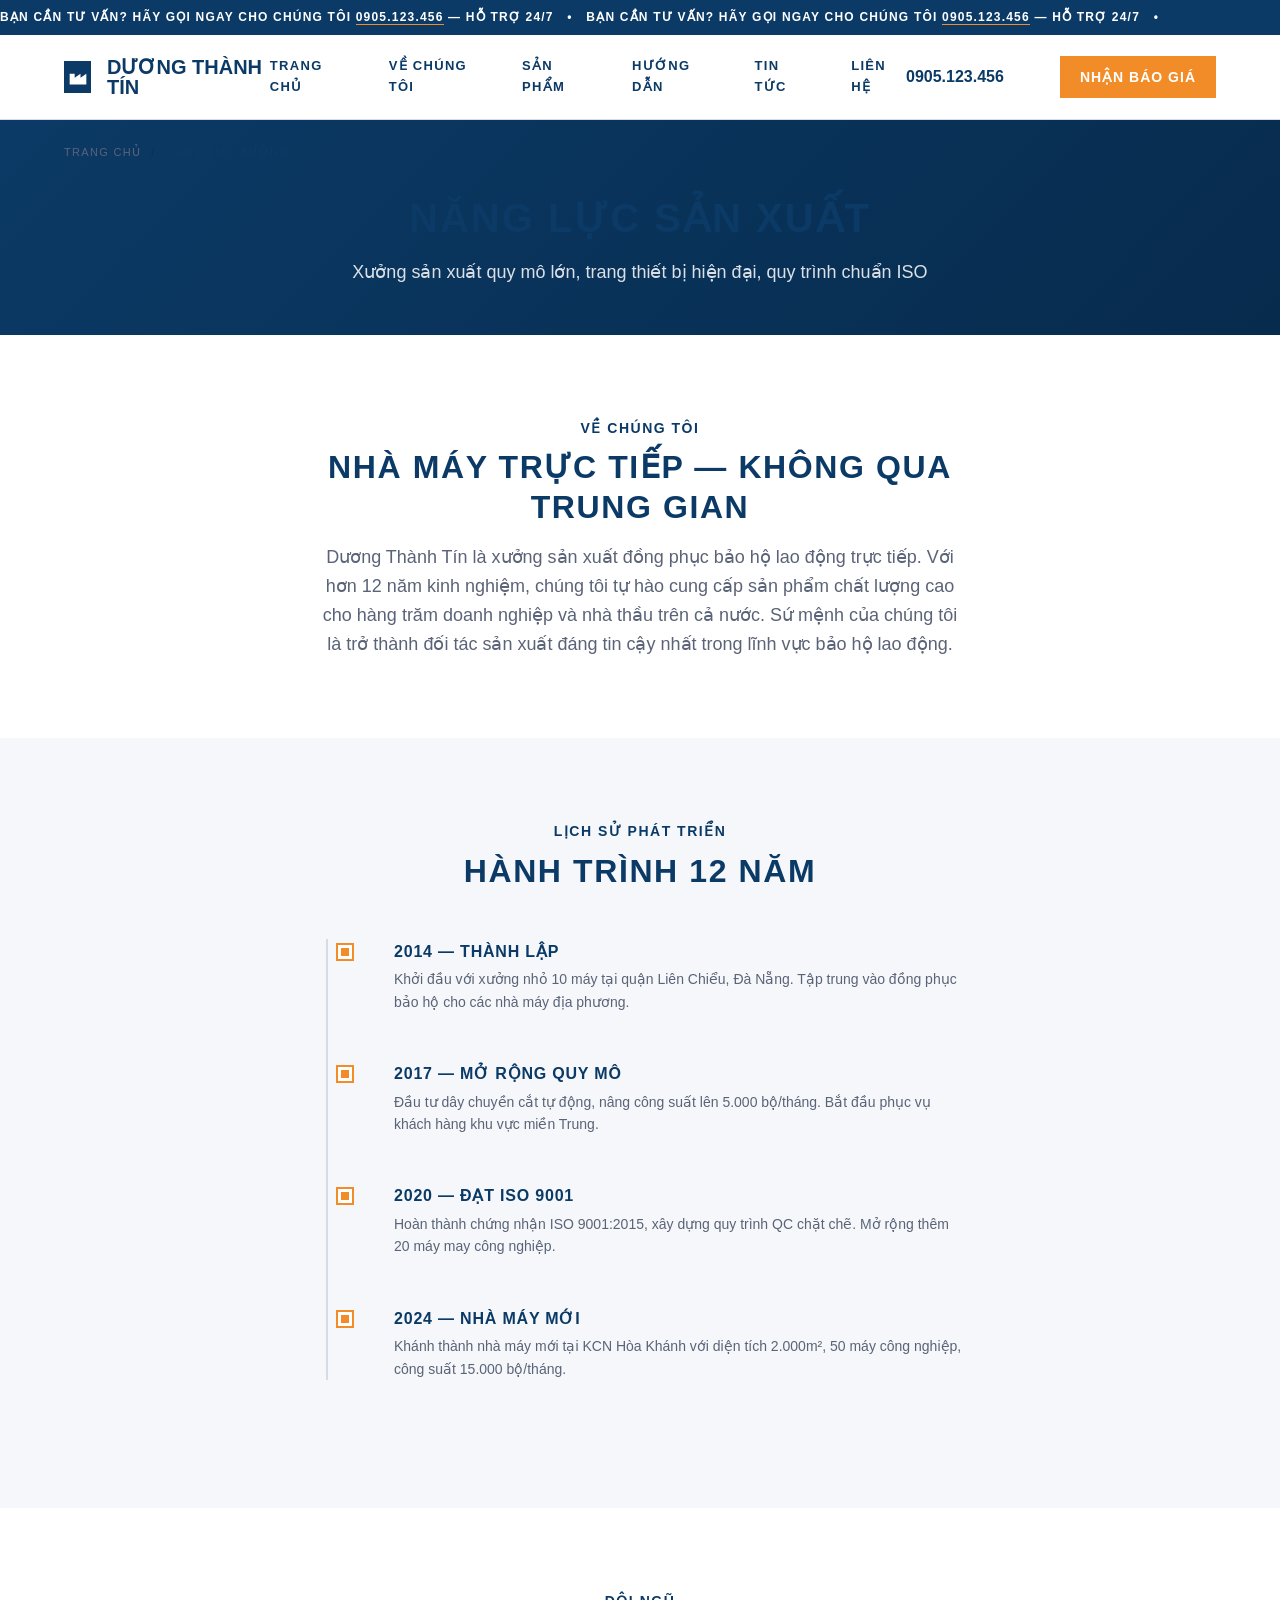
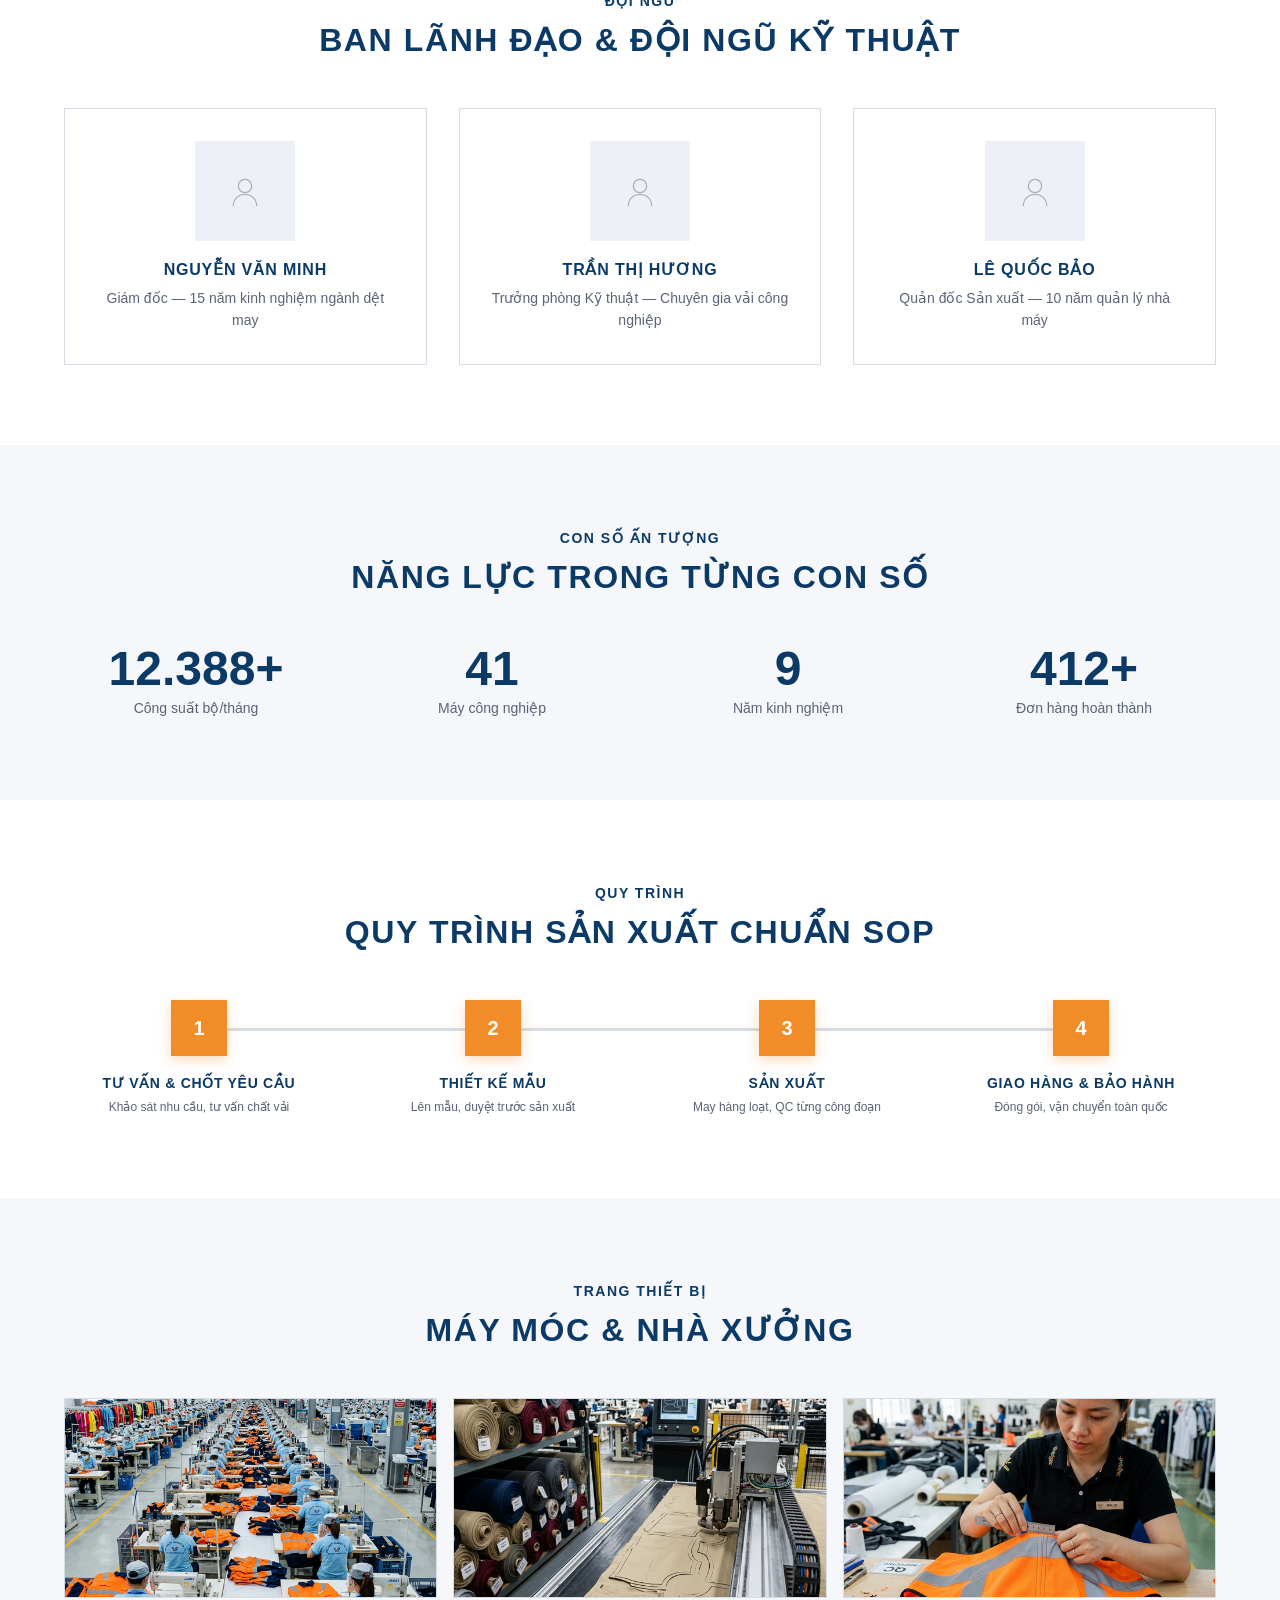
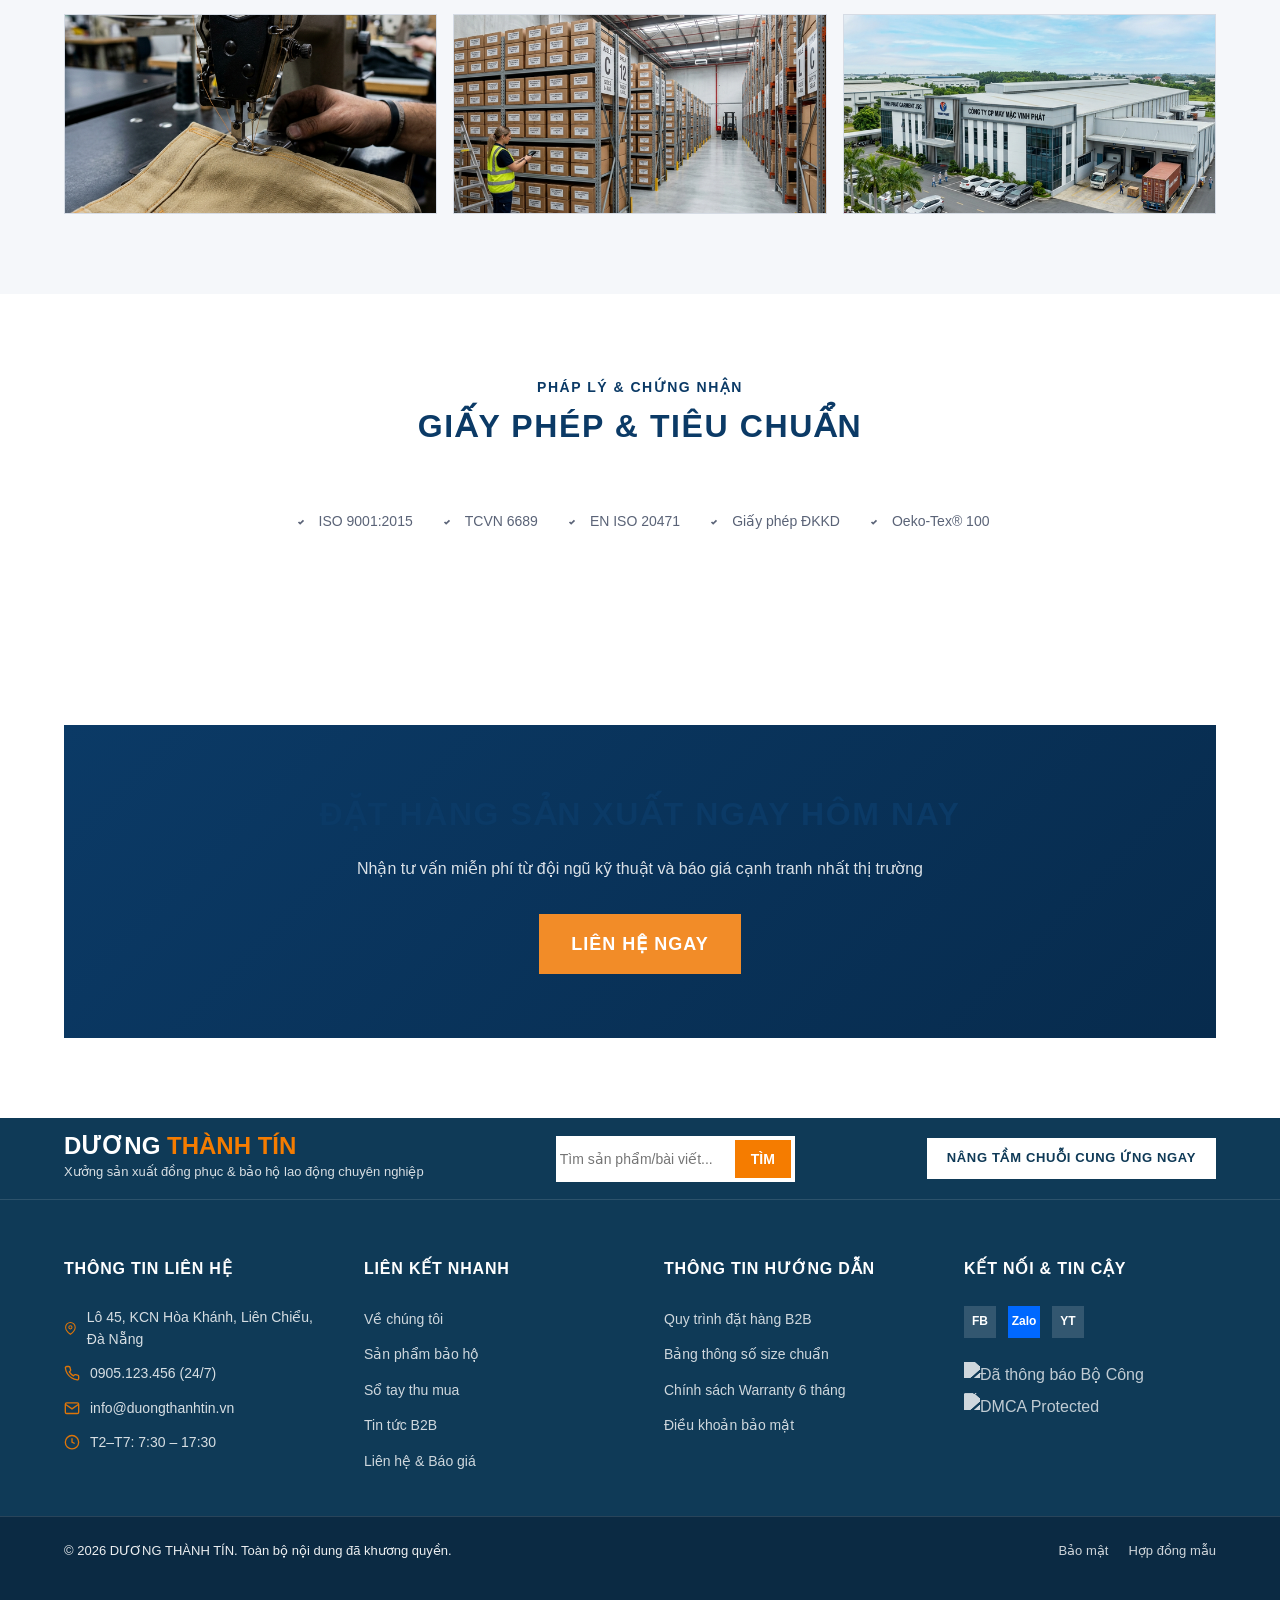
==== commit bf6ca526: "dont" ====
--- a/authority.html
+++ b/authority.html
@@ -27,7 +27,7 @@
     </section>
 
     <!-- INTRO -->
-    <section class="section">
+    <section class="section reveal reveal-up">
         <div class="container" style="max-width:800px">
             <div class="text-center">
                 <span class="section-label">Về chúng tôi</span>
@@ -125,19 +125,19 @@
                 <h2 class="section-title">Năng lực trong từng con số</h2>
             </div>
             <div class="stats" style="margin-top:var(--space-2xl)">
-                <div>
+                <div class="reveal reveal-up">
                     <div class="stat__number" data-counter="15000" data-suffix="+">0</div>
                     <div class="stat__label">Công suất bộ/tháng</div>
                 </div>
-                <div>
+                <div class="reveal reveal-up delay-100">
                     <div class="stat__number" data-counter="50">0</div>
                     <div class="stat__label">Máy công nghiệp</div>
                 </div>
-                <div>
+                <div class="reveal reveal-up delay-200">
                     <div class="stat__number" data-counter="12">0</div>
                     <div class="stat__label">Năm kinh nghiệm</div>
                 </div>
-                <div>
+                <div class="reveal reveal-up delay-300">
                     <div class="stat__number" data-counter="500" data-suffix="+">0</div>
                     <div class="stat__label">Đơn hàng hoàn thành</div>
                 </div>
--- a/styles.css
+++ b/styles.css
@@ -143,6 +143,19 @@
   border-radius: var(--radius-sm)
 }
 
+/* Base Responsive Typography */
+@media (max-width: 768px) {
+  :root {
+    --fs-base: 0.9375rem;
+    --fs-md: 1rem;
+    --fs-lg: 1.125rem;
+    --fs-xl: 1.25rem;
+    --fs-2xl: 1.5rem;
+    --fs-3xl: 2rem;
+    --fs-4xl: 2.5rem;
+  }
+}
+
 /* ---------- Utilities ---------- */
 .container {
   width: 100%;
@@ -568,6 +581,9 @@
   background: none;
   border: none;
   padding: 0;
+  position: relative;
+  z-index: 2001;
+  /* Above mobile nav and overlay */
 }
 
 .hamburger span {
@@ -598,18 +614,20 @@
 
   .navbar__nav {
     position: fixed;
-    top: 104px;
-    left: 0;
+    top: 0;
     right: 0;
-    background: var(--clr-white);
+    bottom: 0;
+    width: 80%;
+    max-width: 400px;
+    background: var(--clr-primary);
     flex-direction: column;
     align-items: stretch;
-    padding: var(--space-lg);
-    gap: 0;
+    padding: var(--space-4xl) var(--space-xl);
+    gap: var(--space-lg);
     transform: translateX(100%);
-    transition: transform var(--transition);
-    box-shadow: 0 8px 24px rgba(0, 0, 0, 0.1);
-    z-index: 999;
+    transition: transform 0.4s cubic-bezier(0.16, 1, 0.3, 1);
+    box-shadow: -10px 0 30px rgba(0, 0, 0, 0.2);
+    z-index: 2000;
   }
 
   .navbar__nav.open {
@@ -618,20 +636,64 @@
 
   .navbar__nav a {
     padding: var(--space-md) 0;
-    font-size: var(--fs-md);
-    border-bottom: 1px solid var(--clr-border);
+    font-size: var(--fs-lg);
+    color: var(--clr-white);
+    border-bottom: 1px solid rgba(255, 255, 255, 0.1);
+    letter-spacing: 2px;
   }
 
   .navbar__nav a.active::after {
+    left: 0;
+    width: 24px;
+    bottom: 10px;
+    display: block;
+  }
+
+  .navbar__actions {
+    gap: var(--space-sm);
+  }
+
+  .navbar__hotline {
     display: none;
   }
 
-  .navbar__hotline span {
+  .navbar__search-btn {
     display: none;
   }
 
-  .navbar__actions .btn--accent {
-    display: none;
+  .navbar__inner {
+    height: 70px;
+    padding: 0 var(--space-md);
+  }
+
+  .navbar__logo-text span:first-child {
+    font-size: 1rem;
+  }
+
+  .navbar__logo-text span:last-child {
+    font-size: 0.75rem;
+  }
+
+  /* Overlay / Backdrop */
+  .nav-overlay {
+    position: fixed;
+    inset: 0;
+    background: rgba(15, 42, 67, 0.6);
+    backdrop-filter: blur(4px);
+    z-index: 1999;
+    opacity: 0;
+    visibility: hidden;
+    transition: all 0.3s ease;
+  }
+
+  .nav-overlay.active {
+    opacity: 1;
+    visibility: visible;
+  }
+
+  /* Hamburger active state color change */
+  .hamburger.active span {
+    background: var(--clr-white);
   }
 }
 
@@ -683,12 +745,24 @@
   width: 100%;
   max-width: var(--max-w);
   margin: 0 auto;
-  padding: 60px var(--space-lg);
+  padding: 40px var(--space-lg);
   text-align: left;
   /* Orange accent line */
-  border-left: 10px solid var(--clr-accent);
-  margin-left: max(var(--space-lg), calc((100% - var(--max-w))/2 + var(--space-lg)));
-  background: rgba(15, 42, 67, 0.8);
+  border-left: 6px solid var(--clr-accent);
+  margin-left: 0;
+  background: rgba(15, 42, 67, 0.85);
+  width: auto;
+  margin-right: var(--space-lg);
+}
+
+@media (min-width: 960px) {
+  .hero-slider__slide-content {
+    padding: 60px var(--space-lg);
+    border-left: 10px solid var(--clr-accent);
+    margin-left: max(var(--space-lg), calc((100% - var(--max-w))/2 + var(--space-lg)));
+    width: 100%;
+    margin-right: auto;
+  }
 }
 
 .hero-slider__slide-content h1 {
@@ -910,7 +984,8 @@
 }
 
 /* Give next section extra top space so overlapping cards are not cut off */
-.hero-slider+.section {
+.hero-slider+.section,
+.hero-slider+.strip-section {
   padding-top: calc(var(--space-3xl) + 80px);
 }
 
@@ -920,28 +995,27 @@
   }
 
   .service-cards {
-    margin-top: -40px;
-    padding: 0 var(--space-lg);
-  }
-}
-
-@media(max-width:768px) {
-  .hero-slider {
-    height: 60vh;
+    margin-top: 0;
+    /* Remove overlap on small mobile */
+    padding: var(--space-lg) 0;
+    background: var(--clr-bg);
   }
 
   .service-cards__grid {
     grid-template-columns: 1fr;
     border-radius: 0;
+    border: none;
   }
 
   .service-card {
     min-height: auto;
     padding: var(--space-lg);
-  }
-
-  .hero-slider+.section {
-    padding-top: calc(var(--space-3xl) + 40px);
+    border-bottom: 1px solid var(--clr-border);
+  }
+
+  .hero-slider+.section,
+  .hero-slider+.strip-section {
+    padding-top: var(--space-3xl);
   }
 
   .hero-slider__dots {
@@ -1973,13 +2047,21 @@
 /* ---------- Footer ---------- */
 /* ---------- Footer New Design ---------- */
 :root {
-  --footer-bg: #0B3A66;
-  /* Industrial Navy instead of Glaring Orange */
-  --footer-dark: #082A4D;
+  /* New Premium B2B Footer Tokens */
+  --footer-bg: #0F3A57;
+  /* Steel Navy */
+  --footer-dark: #0B2A43;
+  /* Midnight Navy */
   --footer-accent: #F57C00;
-  --footer-text: #FFFFFF;
-  --footer-text-muted: rgba(255, 255, 255, 0.7);
-  --footer-divider: rgba(255, 255, 255, 0.1);
+  /* Brand Orange */
+  --footer-text: rgba(255, 255, 255, 0.92);
+  --footer-text-muted: rgba(255, 255, 255, 0.8);
+  --footer-divider: rgba(255, 255, 255, 0.12);
+
+  /* CTA Strip Tokens */
+  --cta-bg-soft: #FFF3E6;
+  --cta-text-navy: #0F2A43;
+  --cta-text-gray: #374151;
 }
 
 .footer-new {
@@ -6492,9 +6574,11 @@
     font-size: 2rem;
   }
 }
+
 /* ---------- Handbook Why Standard Section ---------- */
 .handbook-why {
-  background: var(--clr-accent); /* Orange background as per screenshot */
+  background: var(--clr-accent);
+  /* Orange background as per screenshot */
   padding: 100px 0;
   color: #fff;
   text-align: center;
@@ -6503,7 +6587,7 @@
 .handbook-why__content {
   max-width: 900px;
   margin: 0 auto;
-  
+
 }
 
 .handbook-why h2 {
@@ -6553,447 +6637,498 @@
    ========================================================================== */
 
 .news-header {
-    background: var(--bg-1);
-    padding: 64px 0 48px;
-    border-bottom: 1px solid var(--clr-border);
+  background: var(--bg-1);
+  padding: 64px 0 48px;
+  border-bottom: 1px solid var(--clr-border);
 }
 
 .news-breadcrumb {
-    font-size: var(--fs-xs);
-    color: var(--clr-text-muted);
-    margin-bottom: var(--space-lg);
-    text-transform: uppercase;
-    letter-spacing: 0.05em;
+  font-size: var(--fs-xs);
+  color: var(--clr-text-muted);
+  margin-bottom: var(--space-lg);
+  text-transform: uppercase;
+  letter-spacing: 0.05em;
 }
 
 .news-breadcrumb a:hover {
-    color: var(--clr-accent-dark);
+  color: var(--clr-accent-dark);
 }
 
 .news-breadcrumb span.active {
-    color: var(--clr-primary);
-    font-weight: 700;
+  color: var(--clr-primary);
+  font-weight: 700;
 }
 
 .news-header__content {
-    position: relative;
-    padding-left: 24px;
-    border-left: 5px solid var(--clr-accent);
+  position: relative;
+  padding-left: 24px;
+  border-left: 5px solid var(--clr-accent);
 }
 
 .news-h1 {
-    font-size: clamp(2rem, 4vw, 3rem);
-    line-height: 1.1;
-    margin-bottom: var(--space-md);
-    letter-spacing: -0.02em !important;
+  font-size: clamp(2rem, 4vw, 3rem);
+  line-height: 1.1;
+  margin-bottom: var(--space-md);
+  letter-spacing: -0.02em !important;
 }
 
 .news-subtext {
-    font-size: var(--fs-md);
-    color: var(--clr-text-muted);
-    max-width: 720px;
-    text-transform: none !important;
-    letter-spacing: normal !important;
+  font-size: var(--fs-md);
+  color: var(--clr-text-muted);
+  max-width: 720px;
+  text-transform: none !important;
+  letter-spacing: normal !important;
 }
 
 /* Featured Hero Section */
 .news-hero-section {
-    padding: 80px 0;
+  padding: 80px 0;
 }
 
 .news-hero-grid {
-    display: grid;
-    grid-template-columns: 1fr;
-    gap: 48px;
+  display: grid;
+  grid-template-columns: 1fr;
+  gap: 48px;
 }
 
 @media (min-width: 1024px) {
-    .news-hero-grid {
-        grid-template-columns: 8fr 4fr;
-    }
+  .news-hero-grid {
+    grid-template-columns: 8fr 4fr;
+  }
 }
 
 .news-card-featured {
-    background: var(--bg-1);
-    border: 1px solid var(--clr-border);
-    transition: transform var(--transition), box-shadow var(--transition);
+  background: var(--bg-1);
+  border: 1px solid var(--clr-border);
+  transition: transform var(--transition), box-shadow var(--transition);
 }
 
 .news-card-featured:hover {
-    transform: translateY(-4px);
-    box-shadow: 0 12px 24px rgba(0,0,0,0.08);
+  transform: translateY(-4px);
+  box-shadow: 0 12px 24px rgba(0, 0, 0, 0.08);
 }
 
 .news-card-featured__img-wrapper {
-    position: relative;
-    aspect-ratio: 16/9;
-    overflow: hidden;
+  position: relative;
+  aspect-ratio: 16/9;
+  overflow: hidden;
 }
 
 .news-card-featured__img-wrapper img {
-    width: 100%;
-    height: 100%;
-    object-fit: cover;
-    transition: transform 0.5s ease;
+  width: 100%;
+  height: 100%;
+  object-fit: cover;
+  transition: transform 0.5s ease;
 }
 
 .news-card-featured:hover .news-card-featured__img-wrapper img {
-    transform: scale(1.05);
+  transform: scale(1.05);
 }
 
 .news-badge {
-    display: inline-block;
-    padding: 6px 14px;
-    font-size: 11px;
-    font-weight: 800;
-    text-transform: uppercase;
-    letter-spacing: 0.1em;
-    border-radius: 0 !important;
+  display: inline-block;
+  padding: 6px 14px;
+  font-size: 11px;
+  font-weight: 800;
+  text-transform: uppercase;
+  letter-spacing: 0.1em;
+  border-radius: 0 !important;
 }
 
 .news-badge--featured {
-    position: absolute;
-    top: 0;
-    left: 0;
-    background: var(--bg-1);
-    color: var(--clr-primary);
-    z-index: 2;
+  position: absolute;
+  top: 0;
+  left: 0;
+  background: var(--bg-1);
+  color: var(--clr-primary);
+  z-index: 2;
 }
 
 .news-card-featured__content {
-    padding: 32px;
+  padding: 32px;
 }
 
 .news-meta {
-    font-size: 11px;
-    font-weight: 700;
-    color: var(--clr-text-muted);
-    margin-bottom: var(--space-sm);
-    display: flex;
-    align-items: center;
-    gap: 8px;
-    text-transform: uppercase;
+  font-size: 11px;
+  font-weight: 700;
+  color: var(--clr-text-muted);
+  margin-bottom: var(--space-sm);
+  display: flex;
+  align-items: center;
+  gap: 8px;
+  text-transform: uppercase;
 }
 
 .news-meta__sep {
-    color: var(--clr-accent);
+  color: var(--clr-accent);
 }
 
 .news-h2 {
-    font-size: clamp(1.25rem, 2.5vw, 1.75rem);
-    margin-bottom: var(--space-md);
-    line-height: 1.3;
+  font-size: clamp(1.25rem, 2.5vw, 1.75rem);
+  margin-bottom: var(--space-md);
+  line-height: 1.3;
 }
 
 .news-excerpt {
-    color: var(--clr-text-muted);
-    margin-bottom: var(--space-xl);
-    display: -webkit-box;
-    -webkit-line-clamp: 3;
-    -webkit-box-orient: vertical;
-    overflow: hidden;
-    text-transform: none !important;
-    letter-spacing: normal !important;
+  color: var(--clr-text-muted);
+  margin-bottom: var(--space-xl);
+  display: -webkit-box;
+  -webkit-line-clamp: 3;
+  -webkit-box-orient: vertical;
+  overflow: hidden;
+  text-transform: none !important;
+  letter-spacing: normal !important;
 }
 
 .news-cta-link {
-    font-size: var(--fs-sm);
-    font-weight: 800;
-    color: var(--clr-primary);
-    text-decoration: none;
-    display: inline-flex;
-    align-items: center;
-    gap: 8px;
-    position: relative;
+  font-size: var(--fs-sm);
+  font-weight: 800;
+  color: var(--clr-primary);
+  text-decoration: none;
+  display: inline-flex;
+  align-items: center;
+  gap: 8px;
+  position: relative;
 }
 
 .news-cta-link::after {
-    content: '';
-    position: absolute;
-    bottom: -4px;
-    left: 0;
-    width: 0;
-    height: 2px;
-    background: var(--clr-accent);
-    transition: width 0.3s ease;
+  content: '';
+  position: absolute;
+  bottom: -4px;
+  left: 0;
+  width: 0;
+  height: 2px;
+  background: var(--clr-accent);
+  transition: width 0.3s ease;
 }
 
 .news-cta-link:hover::after {
-    width: 100%;
+  width: 100%;
 }
 
 /* Sidebar */
 .news-sidebar__card {
-    background: var(--bg-1);
-    border: 1px solid var(--clr-border);
-    padding: 24px;
+  background: var(--bg-1);
+  border: 1px solid var(--clr-border);
+  padding: 24px;
 }
 
 .news-sidebar__title {
-    font-size: var(--fs-sm);
-    color: var(--clr-primary);
-    margin-bottom: var(--space-lg);
-    display: flex;
-    align-items: center;
-    gap: 12px;
+  font-size: var(--fs-sm);
+  color: var(--clr-primary);
+  margin-bottom: var(--space-lg);
+  display: flex;
+  align-items: center;
+  gap: 12px;
 }
 
 .news-sidebar__title::before {
-    content: '';
-    width: 16px;
-    height: 3px;
-    background: var(--clr-accent);
+  content: '';
+  width: 16px;
+  height: 3px;
+  background: var(--clr-accent);
 }
 
 .news-sidebar__list {
-    display: flex;
-    flex-direction: column;
-    gap: 16px;
+  display: flex;
+  flex-direction: column;
+  gap: 16px;
 }
 
 .news-sidebar__item {
-    display: grid;
-    grid-template-columns: 64px 1fr;
-    gap: 16px;
-    padding: 12px;
-    transition: all 0.2s;
-    border-left: 3px solid transparent;
+  display: grid;
+  grid-template-columns: 64px 1fr;
+  gap: 16px;
+  padding: 12px;
+  transition: all 0.2s;
+  border-left: 3px solid transparent;
 }
 
 .news-sidebar__item:hover {
-    background: var(--bg-4);
-    border-left-color: var(--clr-accent);
+  background: var(--bg-4);
+  border-left-color: var(--clr-accent);
 }
 
 .news-sidebar__item-thumb {
-    aspect-ratio: 1/1;
-    overflow: hidden;
+  aspect-ratio: 1/1;
+  overflow: hidden;
 }
 
 .news-sidebar__item-thumb img {
-    width: 100%;
-    height: 100%;
-    object-fit: cover;
+  width: 100%;
+  height: 100%;
+  object-fit: cover;
 }
 
 .news-sidebar__item-info h4 {
-    font-size: var(--fs-sm);
-    line-height: 1.4;
-    text-transform: none !important;
-    letter-spacing: normal !important;
-    font-weight: 600 !important;
+  font-size: var(--fs-sm);
+  line-height: 1.4;
+  text-transform: none !important;
+  letter-spacing: normal !important;
+  font-weight: 600 !important;
 }
 
 /* Professional Grid */
 .news-grid-section {
-    background: var(--bg-1);
-    border-top: 1px solid var(--clr-border);
+  background: var(--bg-1);
+  border-top: 1px solid var(--clr-border);
 }
 
 .news-section-header {
-    display: flex;
-    justify-content: space-between;
-    align-items: flex-end;
-    margin-bottom: 40px;
+  display: flex;
+  justify-content: space-between;
+  align-items: flex-end;
+  margin-bottom: 40px;
 }
 
 .news-grid-nav {
-    display: flex;
-    gap: 8px;
+  display: flex;
+  gap: 8px;
 }
 
 .news-nav-btn {
-    width: 40px;
-    height: 40px;
-    border: 1px solid var(--clr-border);
-    display: flex;
-    align-items: center;
-    justify-content: center;
-    color: var(--clr-text-muted);
-    transition: all 0.2s;
+  width: 40px;
+  height: 40px;
+  border: 1px solid var(--clr-border);
+  display: flex;
+  align-items: center;
+  justify-content: center;
+  color: var(--clr-text-muted);
+  transition: all 0.2s;
 }
 
 .news-nav-btn:hover {
-    background: var(--clr-primary);
-    color: white;
-    border-color: var(--clr-primary);
+  background: var(--clr-primary);
+  color: white;
+  border-color: var(--clr-primary);
 }
 
 .news-grid {
-    display: grid;
-    grid-template-columns: repeat(auto-fill, minmax(320px, 1fr));
-    gap: 32px;
-    margin-bottom: 56px;
+  display: grid;
+  grid-template-columns: repeat(auto-fill, minmax(320px, 1fr));
+  gap: 32px;
+  margin-bottom: 56px;
 }
 
 .news-card-small {
-    background: var(--bg-1);
-    border: 1px solid var(--clr-border);
-    transition: all 0.3s ease;
+  background: var(--bg-1);
+  border: 1px solid var(--clr-border);
+  transition: all 0.3s ease;
 }
 
 .news-card-small:hover {
-    border-bottom-color: var(--clr-accent);
-    transform: translateY(-4px);
-    box-shadow: 0 10px 20px rgba(0,0,0,0.05);
+  border-bottom-color: var(--clr-accent);
+  transform: translateY(-4px);
+  box-shadow: 0 10px 20px rgba(0, 0, 0, 0.05);
 }
 
 .news-card-small__img {
-    aspect-ratio: 16/9;
-    overflow: hidden;
-    display: block;
+  aspect-ratio: 16/9;
+  overflow: hidden;
+  display: block;
 }
 
 .news-card-small__img img {
-    width: 100%;
-    height: 100%;
-    object-fit: cover;
+  width: 100%;
+  height: 100%;
+  object-fit: cover;
 }
 
 .news-card-small__content {
-    padding: 24px;
+  padding: 24px;
 }
 
 .news-badge--light {
-    background: var(--bg-4);
-    color: var(--clr-primary);
-    margin-bottom: 12px;
+  background: var(--bg-4);
+  color: var(--clr-primary);
+  margin-bottom: 12px;
 }
 
 .news-card-title {
-    font-size: var(--fs-md);
-    line-height: 1.4;
-    margin-bottom: 12px;
-    display: -webkit-box;
-    -webkit-line-clamp: 2;
-    -webkit-box-orient: vertical;
-    overflow: hidden;
+  font-size: var(--fs-md);
+  line-height: 1.4;
+  margin-bottom: 12px;
+  display: -webkit-box;
+  -webkit-line-clamp: 2;
+  -webkit-box-orient: vertical;
+  overflow: hidden;
 }
 
 .news-card-excerpt {
-    font-size: var(--fs-sm);
-    color: var(--clr-text-muted);
-    margin-bottom: 20px;
-    display: -webkit-box;
-    -webkit-line-clamp: 2;
-    -webkit-box-orient: vertical;
-    overflow: hidden;
-    text-transform: none !important;
-    letter-spacing: normal !important;
+  font-size: var(--fs-sm);
+  color: var(--clr-text-muted);
+  margin-bottom: 20px;
+  display: -webkit-box;
+  -webkit-line-clamp: 2;
+  -webkit-box-orient: vertical;
+  overflow: hidden;
+  text-transform: none !important;
+  letter-spacing: normal !important;
 }
 
 .news-card-footer {
-    display: flex;
-    justify-content: space-between;
-    align-items: center;
-    padding-top: 16px;
-    border-top: 1px solid rgba(0,0,0,0.05);
+  display: flex;
+  justify-content: space-between;
+  align-items: center;
+  padding-top: 16px;
+  border-top: 1px solid rgba(0, 0, 0, 0.05);
 }
 
 .news-card-date {
-    font-size: 10px;
-    font-weight: 700;
-    color: var(--clr-text-muted);
-    text-transform: uppercase;
+  font-size: 10px;
+  font-weight: 700;
+  color: var(--clr-text-muted);
+  text-transform: uppercase;
 }
 
 .news-card-save {
-    color: var(--clr-text-muted);
-    transition: color 0.2s;
+  color: var(--clr-text-muted);
+  transition: color 0.2s;
 }
 
 .news-card-save:hover {
-    color: var(--clr-accent);
+  color: var(--clr-accent);
 }
 
 /* Pagination */
 .news-pagination {
-    display: flex;
-    justify-content: center;
-    align-items: center;
-    gap: 8px;
+  display: flex;
+  justify-content: center;
+  align-items: center;
+  gap: 8px;
 }
 
 .news-page-item {
-    width: 36px;
-    height: 36px;
-    display: flex;
-    align-items: center;
-    justify-content: center;
-    border: 1px solid var(--clr-border);
-    font-weight: 700;
-    font-size: var(--fs-sm);
-    transition: all 0.2s;
+  width: 36px;
+  height: 36px;
+  display: flex;
+  align-items: center;
+  justify-content: center;
+  border: 1px solid var(--clr-border);
+  font-weight: 700;
+  font-size: var(--fs-sm);
+  transition: all 0.2s;
 }
 
 .news-page-item.active {
-    background: var(--clr-accent);
-    color: white;
-    border-color: var(--clr-accent);
+  background: var(--clr-accent);
+  color: white;
+  border-color: var(--clr-accent);
 }
 
 .news-page-item:hover:not(.active) {
-    background: var(--bg-4);
+  background: var(--bg-4);
 }
 
 .news-page-dots {
-    color: var(--clr-text-muted);
+  color: var(--clr-text-muted);
 }
 
 /* CTA Strip */
 .news-cta-strip {
-    padding: 64px 0;
+  padding: 80px 0;
+  background-color: var(--cta-bg-soft);
 }
 
 .news-cta-grid {
-    display: flex;
-    justify-content: space-between;
-    align-items: center;
-    flex-wrap: wrap;
-    gap: 32px;
-}
-
-.news-cta-text h3 {
-    font-size: clamp(1.25rem, 3vw, 1.75rem);
-    color: white;
-    margin-bottom: 8px;
-    letter-spacing: 0.02em !important;
-}
-
-.news-cta-text p {
-    color: rgba(255,255,255,0.85);
-    font-size: var(--fs-md);
-}
-
-.news-btn-white {
-    background: white;
-    color: var(--clr-primary);
-    padding: 16px 32px;
-    font-weight: 800;
-    text-transform: uppercase;
-    letter-spacing: 1px;
-    transition: all 0.2s;
-}
-
-.news-btn-white:hover {
-    transform: translateY(-2px);
-    box-shadow: 0 4px 12px rgba(0,0,0,0.15);
-}
+  display: flex;
+  justify-content: space-between;
+  align-items: center;
+  flex-wrap: wrap;
+  gap: 40px;
+}
+
+.news-cta-info {
+  border-left: 4px solid var(--clr-accent);
+  padding-left: var(--space-lg);
+}
+
+.news-cta-info h3 {
+  font-size: clamp(1.25rem, 3vw, 1.75rem);
+  color: var(--cta-text-navy);
+  margin-bottom: 8px;
+  letter-spacing: 0.05em !important;
+  font-weight: 800 !important;
+  text-transform: uppercase;
+}
+
+.news-cta-info p {
+  color: var(--cta-text-gray);
+  font-size: var(--fs-md);
+  max-width: 500px;
+}
+
+.news-cta-action-group {
+  display: flex;
+  flex-direction: column;
+  align-items: center;
+  gap: var(--space-md);
+}
+
+.news-cta-btns {
+  display: flex;
+  gap: var(--space-md);
+  flex-wrap: wrap;
+}
+
+.news-cta-microline {
+  font-size: 13px;
+  color: var(--clr-text-muted);
+  text-align: center;
+}
+
+.news-btn-primary {
+  background: var(--clr-accent);
+  color: white;
+  padding: 16px 32px;
+  font-weight: 700;
+  text-transform: uppercase;
+  letter-spacing: 1px;
+  transition: all 0.3s ease;
+}
+
+.news-btn-primary:hover {
+  background: var(--clr-accent-dark);
+  transform: translateY(-2px);
+}
+
+.news-btn-secondary {
+  border: 2px solid var(--cta-text-navy);
+  color: var(--cta-text-navy);
+  padding: 14px 30px;
+  font-weight: 700;
+  text-transform: uppercase;
+  letter-spacing: 1px;
+  transition: all 0.3s ease;
+}
+
+.news-btn-secondary:hover {
+  background: var(--cta-text-navy);
+  color: white;
+}
+
 
 @media (max-width: 768px) {
-    .news-cta-grid {
-        flex-direction: column;
-        text-align: center;
-    }
-    
-    .news-cta-action {
-        width: 100%;
-    }
-    
-    .news-btn-white {
-        display: block;
-        width: 100%;
-    }
+  .news-cta-grid {
+    flex-direction: column;
+    text-align: center;
+  }
+
+  .news-cta-action-group {
+    width: 100%;
+  }
+
+  .news-cta-btns {
+    flex-direction: column;
+    width: 100%;
+  }
+
+  .news-btn-primary,
+  .news-btn-secondary {
+    display: block;
+    width: 100%;
+    margin-bottom: 10px;
+  }
 }
 
 /* ==========================================================================
@@ -7001,175 +7136,175 @@
    ========================================================================== */
 
 .contact-header {
-    background: var(--bg-1);
-    padding: 64px 0 48px;
-    border-bottom: 1px solid var(--clr-border);
+  background: var(--bg-1);
+  padding: 64px 0 48px;
+  border-bottom: 1px solid var(--clr-border);
 }
 
 .contact-header__content {
-    position: relative;
-    padding-left: 24px;
-    border-left: 5px solid var(--clr-accent);
+  position: relative;
+  padding-left: 24px;
+  border-left: 5px solid var(--clr-accent);
 }
 
 /* Quick Info Section */
 .contact-quick {
-    padding: 60px 0;
+  padding: 60px 0;
 }
 
 .contact-quick__grid {
-    display: grid;
-    grid-template-columns: repeat(auto-fit, minmax(300px, 1fr));
-    gap: 32px;
+  display: grid;
+  grid-template-columns: repeat(auto-fit, minmax(300px, 1fr));
+  gap: 32px;
 }
 
 .contact-quick__item {
-    background: var(--bg-1);
-    border: 1px solid var(--clr-border);
-    padding: 32px;
-    display: flex;
-    gap: 20px;
-    align-items: flex-start;
-    transition: transform var(--transition);
+  background: var(--bg-1);
+  border: 1px solid var(--clr-border);
+  padding: 32px;
+  display: flex;
+  gap: 20px;
+  align-items: flex-start;
+  transition: transform var(--transition);
 }
 
 .contact-quick__item:hover {
-    transform: translateY(-4px);
-    border-color: var(--clr-accent);
+  transform: translateY(-4px);
+  border-color: var(--clr-accent);
 }
 
 .contact-quick__icon {
-    color: var(--clr-accent);
-    flex-shrink: 0;
+  color: var(--clr-accent);
+  flex-shrink: 0;
 }
 
 .contact-quick__info h3 {
-    font-size: var(--fs-sm);
-    color: var(--clr-primary);
-    margin-bottom: 8px;
-    text-transform: uppercase;
-    letter-spacing: 0.05em;
+  font-size: var(--fs-sm);
+  color: var(--clr-primary);
+  margin-bottom: 8px;
+  text-transform: uppercase;
+  letter-spacing: 0.05em;
 }
 
 .contact-quick__info p {
-    font-size: var(--fs-md);
-    font-weight: 700;
-    color: var(--clr-text);
-    margin-bottom: 16px;
+  font-size: var(--fs-md);
+  font-weight: 700;
+  color: var(--clr-text);
+  margin-bottom: 16px;
 }
 
 .contact-quick__btn {
-    font-size: 11px;
-    font-weight: 800;
-    color: var(--clr-primary);
-    text-decoration: none;
-    padding: 6px 12px;
-    border: 1px solid var(--clr-primary);
-    display: inline-block;
-    transition: all 0.2s;
+  font-size: 11px;
+  font-weight: 800;
+  color: var(--clr-primary);
+  text-decoration: none;
+  padding: 6px 12px;
+  border: 1px solid var(--clr-primary);
+  display: inline-block;
+  transition: all 0.2s;
 }
 
 .contact-quick__btn:hover {
-    background: var(--clr-primary);
-    color: white;
+  background: var(--clr-primary);
+  color: white;
 }
 
 /* Contact Main Layout */
 .contact-main-grid {
-    display: grid;
-    grid-template-columns: 1fr;
-    gap: 64px;
-    align-items: start;
+  display: grid;
+  grid-template-columns: 1fr;
+  gap: 64px;
+  align-items: start;
 }
 
 @media (min-width: 1024px) {
-    .contact-main-grid {
-        grid-template-columns: 1.2fr 0.8fr;
-    }
+  .contact-main-grid {
+    grid-template-columns: 1.2fr 0.8fr;
+  }
 }
 
 .contact-form-container {
-    background: var(--bg-1);
+  background: var(--bg-1);
 }
 
 .contact-form-container .b2b-form {
-    margin-top: 32px;
-    padding: 40px;
-    background: var(--bg-1);
-    border: 1px solid var(--clr-border);
+  margin-top: 32px;
+  padding: 40px;
+  background: var(--bg-1);
+  border: 1px solid var(--clr-border);
 }
 
 .contact-info-container {
-    display: flex;
-    flex-direction: column;
-    gap: 40px;
+  display: flex;
+  flex-direction: column;
+  gap: 40px;
 }
 
 .contact-map {
-    border: 1px solid var(--clr-border);
-    line-height: 0;
+  border: 1px solid var(--clr-border);
+  line-height: 0;
 }
 
 .contact-office__list {
-    margin-top: 24px;
-    display: flex;
-    flex-direction: column;
-    gap: 20px;
+  margin-top: 24px;
+  display: flex;
+  flex-direction: column;
+  gap: 20px;
 }
 
 .contact-office__list li {
-    font-size: var(--fs-sm);
-    color: var(--clr-text);
-    line-height: 1.6;
+  font-size: var(--fs-sm);
+  color: var(--clr-text);
+  line-height: 1.6;
 }
 
 .contact-office__list strong {
-    color: var(--clr-primary);
-    text-transform: uppercase;
-    font-size: 11px;
-    letter-spacing: 0.05em;
+  color: var(--clr-primary);
+  text-transform: uppercase;
+  font-size: 11px;
+  letter-spacing: 0.05em;
 }
 
 /* SLA Section */
 .contact-sla {
-    padding: 80px 0;
+  padding: 80px 0;
 }
 
 .contact-sla__grid {
-    display: grid;
-    grid-template-columns: repeat(auto-fit, minmax(280px, 1fr));
-    gap: 40px;
+  display: grid;
+  grid-template-columns: repeat(auto-fit, minmax(280px, 1fr));
+  gap: 40px;
 }
 
 .contact-sla__item {
-    display: flex;
-    align-items: center;
-    gap: 16px;
-    background: var(--bg-1);
-    padding: 24px;
-    border: 1px solid var(--clr-border);
+  display: flex;
+  align-items: center;
+  gap: 16px;
+  background: var(--bg-1);
+  padding: 24px;
+  border: 1px solid var(--clr-border);
 }
 
 .contact-sla__item p {
-    font-weight: 700;
-    color: var(--clr-primary);
-    font-size: var(--fs-sm);
-    text-transform: uppercase;
+  font-weight: 700;
+  color: var(--clr-primary);
+  font-size: var(--fs-sm);
+  text-transform: uppercase;
 }
 
 /* Final CTA Adjustments */
 @media (max-width: 768px) {
-    .news-cta-action {
-        flex-direction: column;
-        width: 100%;
-    }
-    
-    .news-cta-action .btn, 
-    .news-cta-action .news-btn-white {
-        width: 100%;
-        text-align: center;
-        justify-content: center;
-    }
+  .news-cta-action {
+    flex-direction: column;
+    width: 100%;
+  }
+
+  .news-cta-action .btn,
+  .news-cta-action .news-btn-white {
+    width: 100%;
+    text-align: center;
+    justify-content: center;
+  }
 }
 
 
@@ -7199,11 +7334,89 @@
 }
 
 .breadcrumb-b2b span.separator {
-    color: rgba(0,0,0,0.2);
-    font-weight: 300;
+  color: rgba(0, 0, 0, 0.2);
+  font-weight: 300;
 }
 
 .breadcrumb-b2b .active-page {
   color: var(--clr-primary);
   font-weight: 800;
 }
+
+/* ==========================================================================
+   SCROLL REVEAL & ENTRANCE ANIMATIONS
+   ========================================================================== */
+
+/* Base state for revealed elements */
+.reveal {
+  opacity: 0;
+  transition: all 0.8s cubic-bezier(0.22, 1, 0.36, 1);
+  will-change: transform, opacity;
+}
+
+/* Directions */
+.reveal-up {
+  transform: translateY(40px);
+}
+
+.reveal-down {
+  transform: translateY(-40px);
+}
+
+.reveal-left {
+  transform: translateX(40px);
+}
+
+.reveal-right {
+  transform: translateX(-40px);
+}
+
+/* Visible state */
+.reveal.visible,
+.reveal-visible {
+  opacity: 1 !important;
+  transform: translate(0, 0) !important;
+}
+
+/* Stagger delays */
+.delay-100 {
+  transition-delay: 100ms;
+}
+
+.delay-200 {
+  transition-delay: 200ms;
+}
+
+.delay-300 {
+  transition-delay: 300ms;
+}
+
+.delay-400 {
+  transition-delay: 400ms;
+}
+
+.delay-500 {
+  transition-delay: 500ms;
+}
+
+/* Scale effect for cards */
+.reveal-scale {
+  opacity: 0;
+  transform: scale(0.95);
+  transition: all 0.7s cubic-bezier(0.34, 1.56, 0.64, 1);
+}
+
+.reveal-scale.visible {
+  opacity: 1;
+  transform: scale(1);
+}
+
+/* Smooth fade only */
+.reveal-fade {
+  opacity: 0;
+  transform: none !important;
+}
+
+.reveal-fade.visible {
+  opacity: 1;
+}
